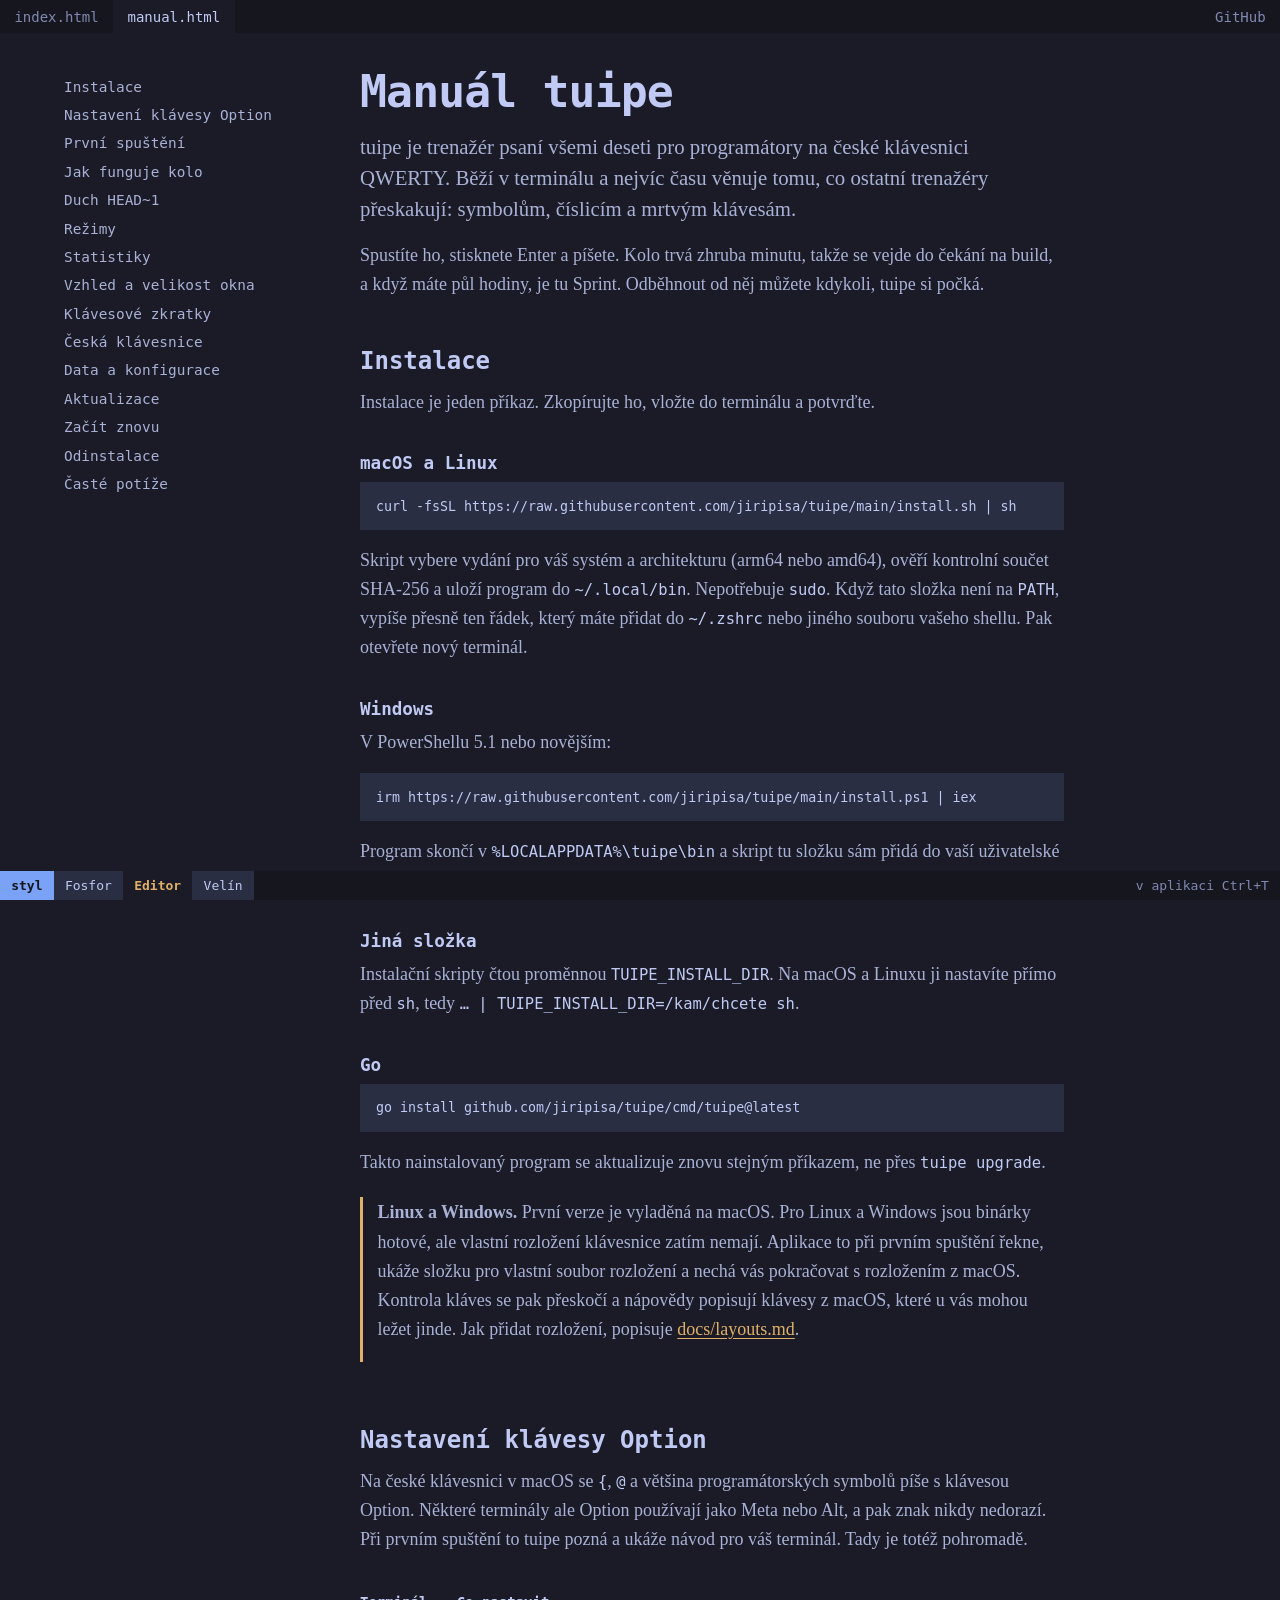
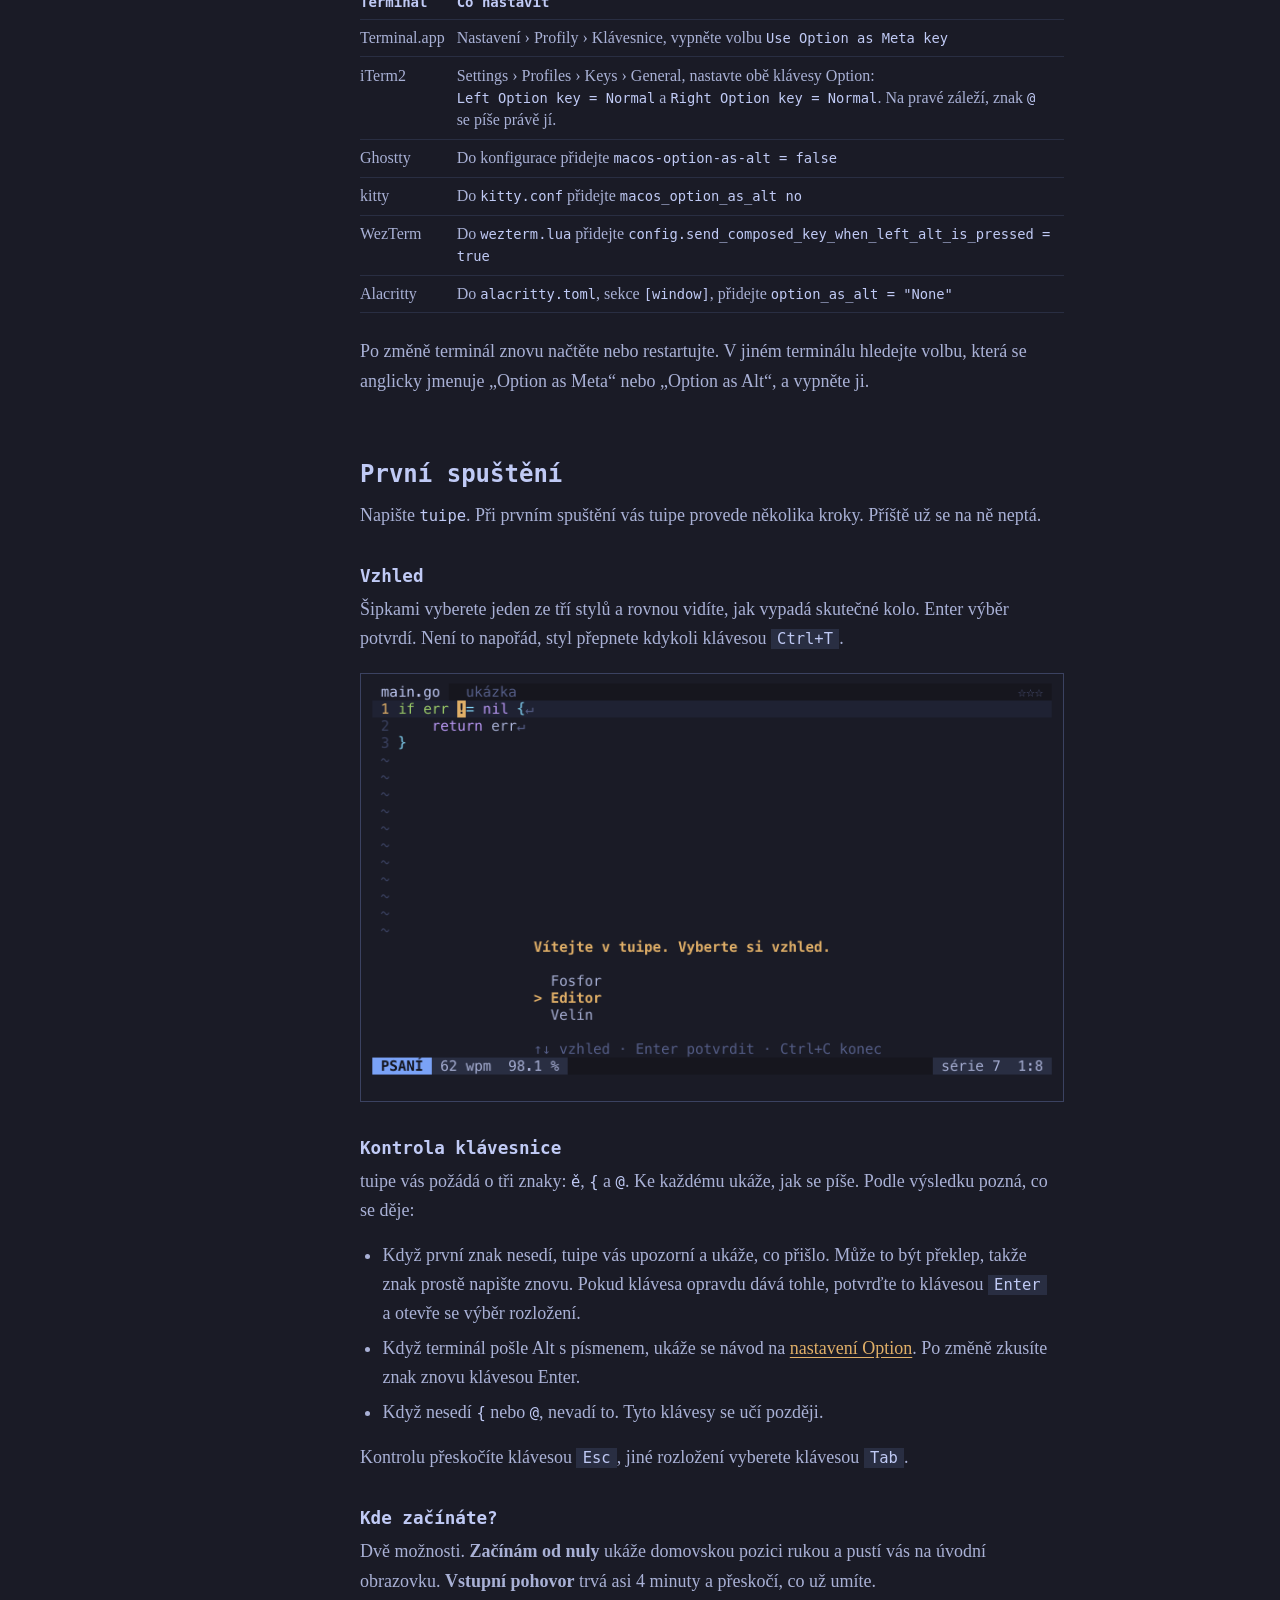
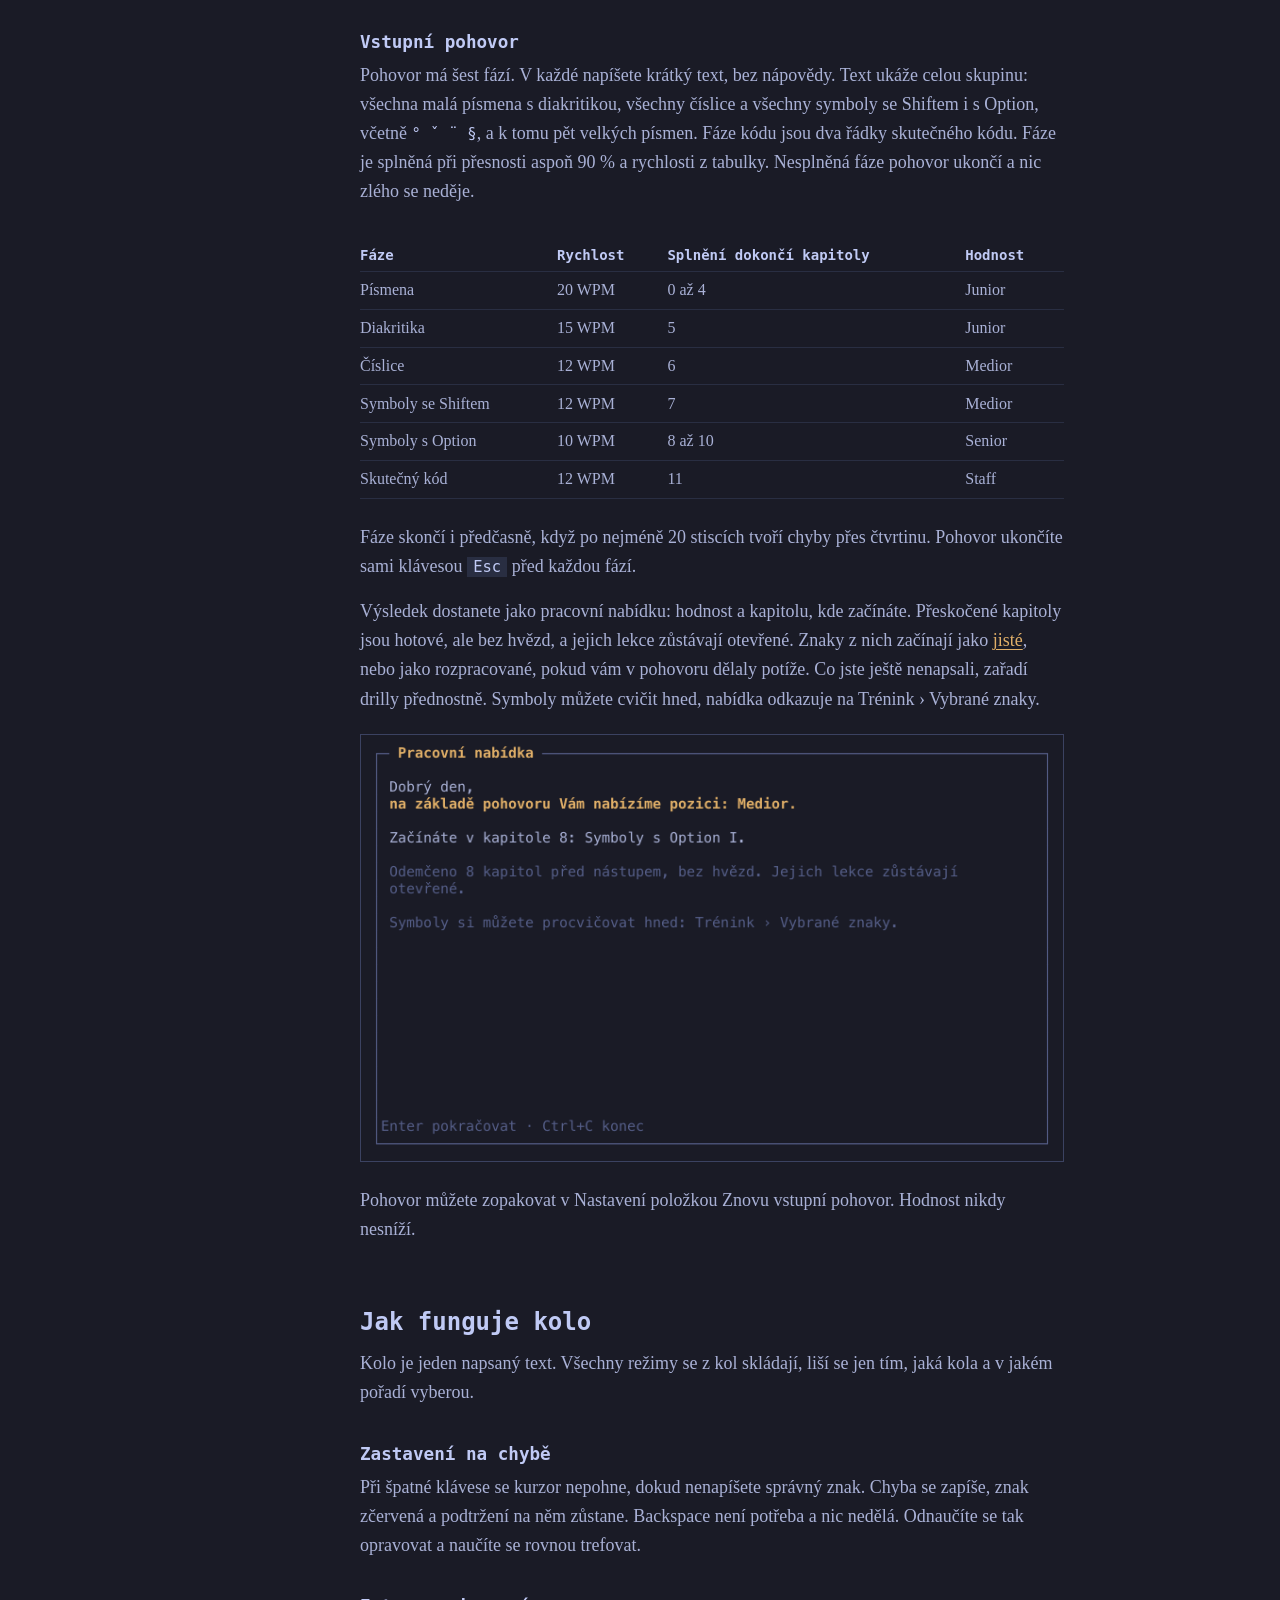
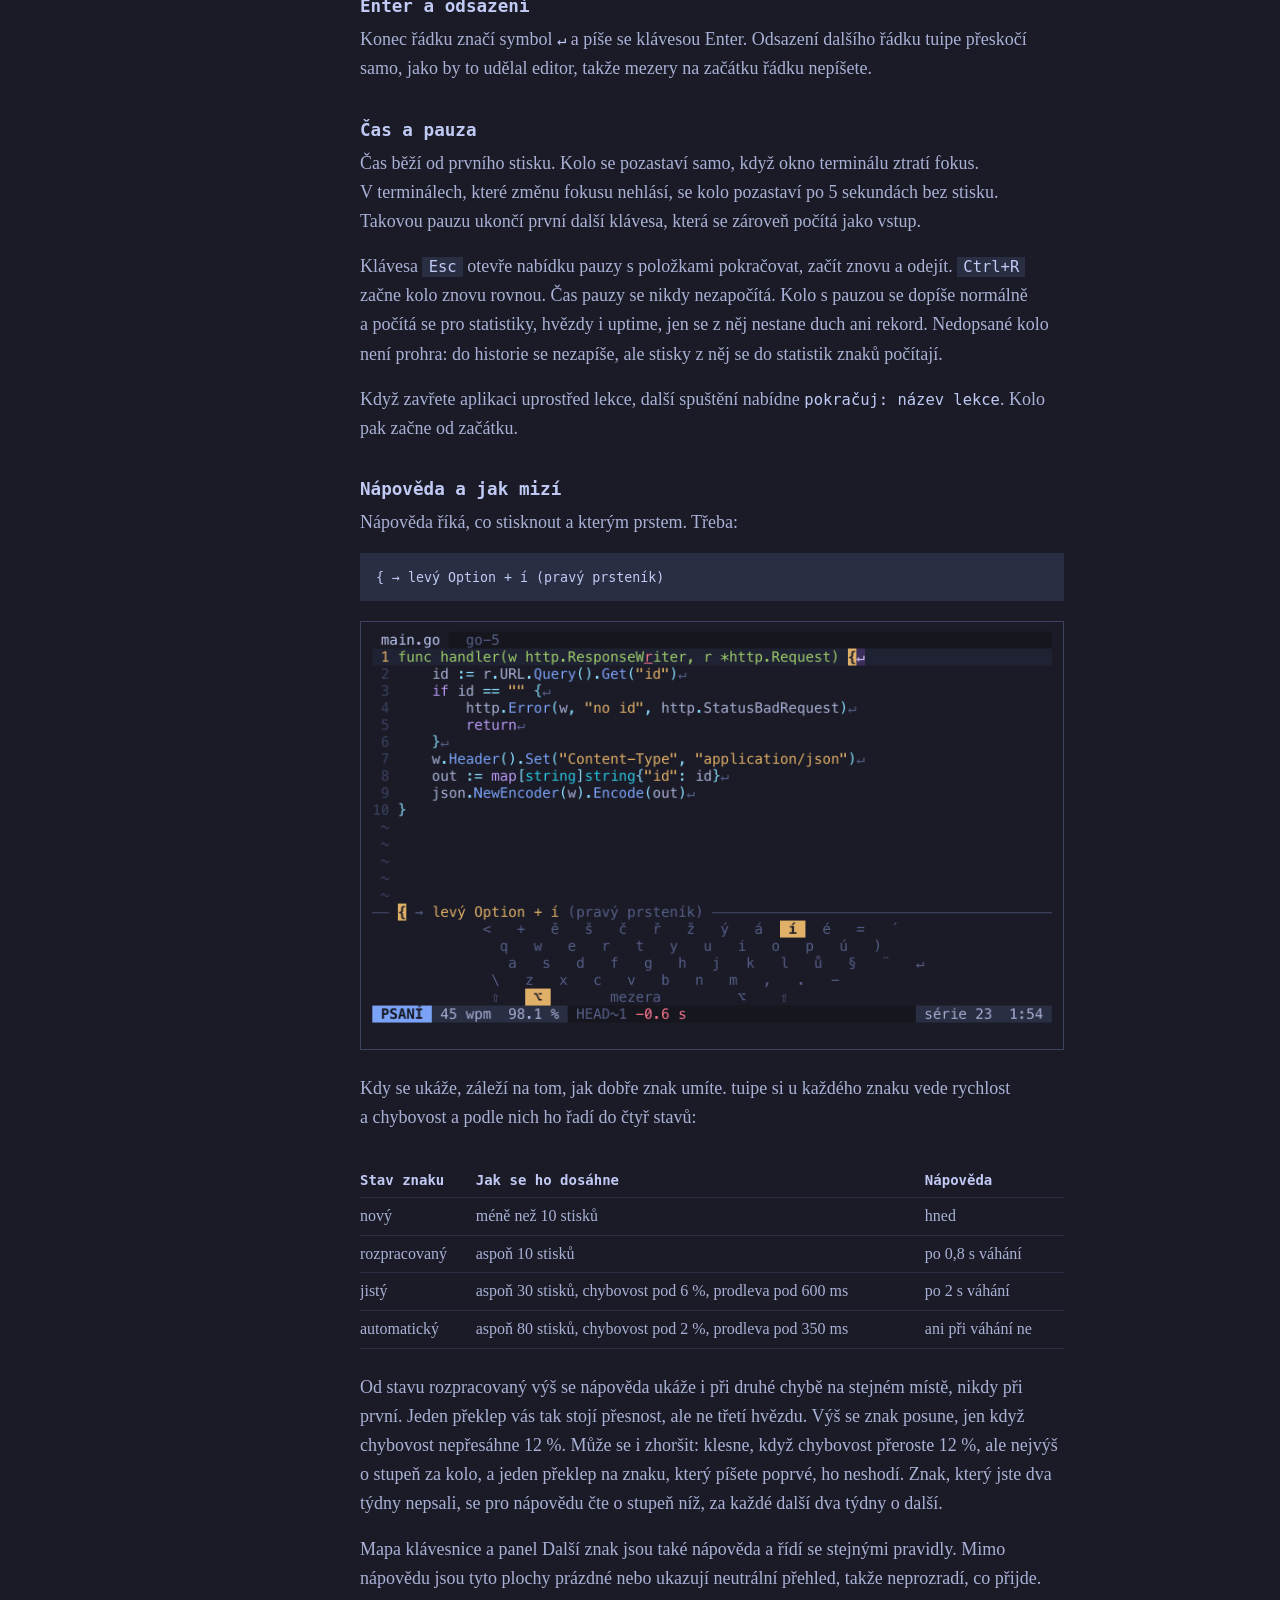
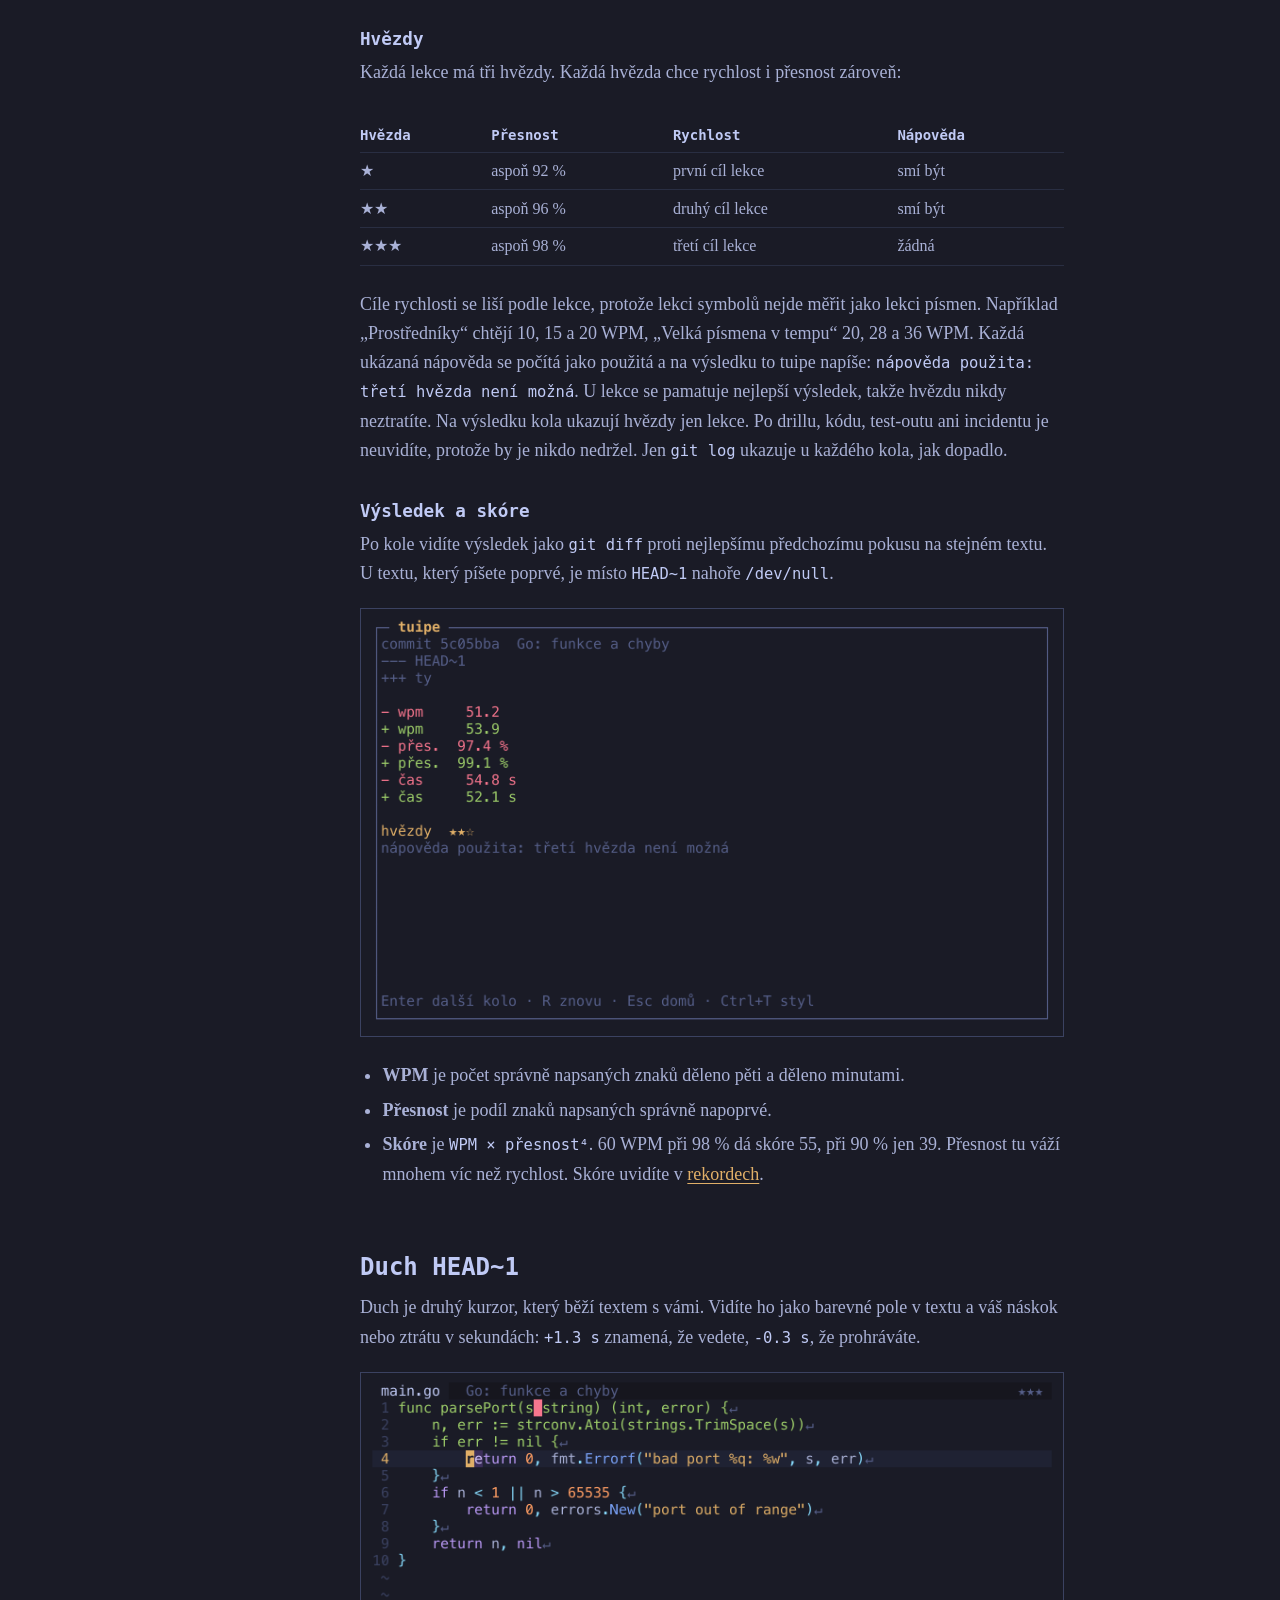
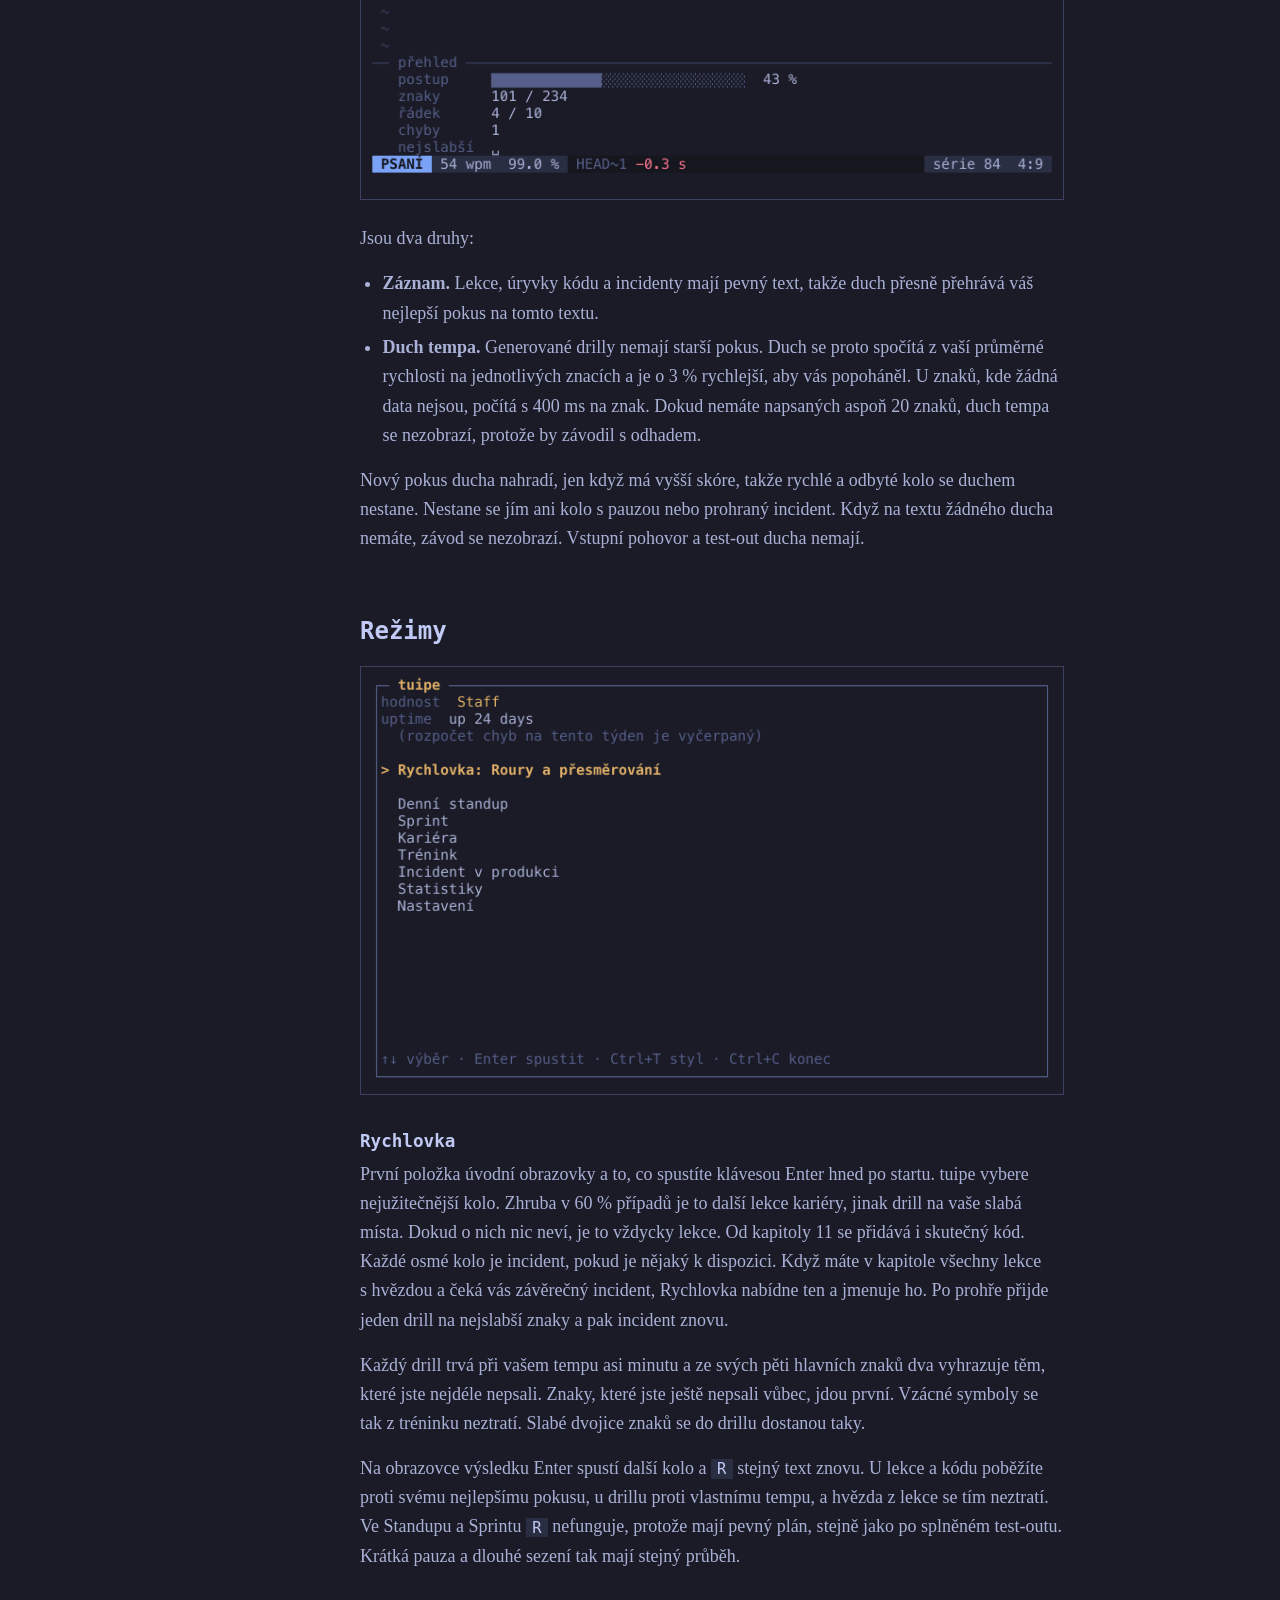
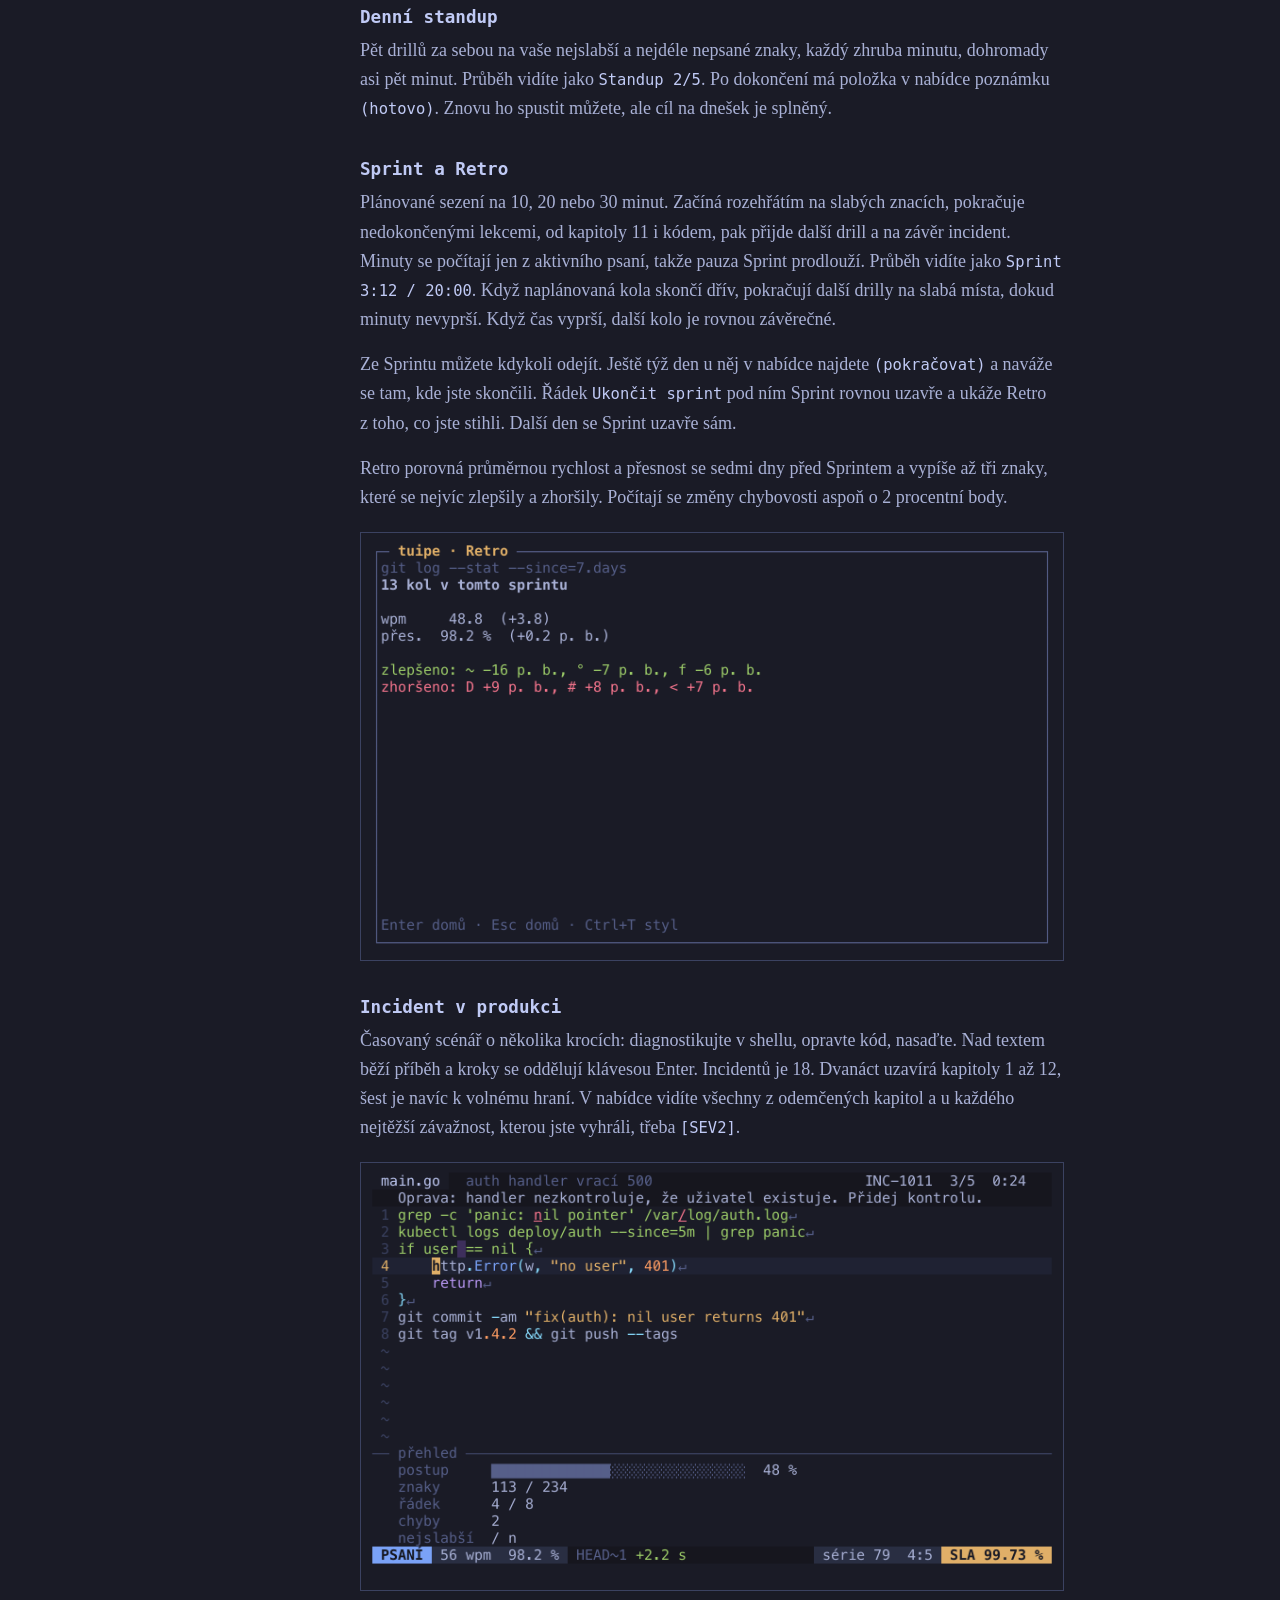
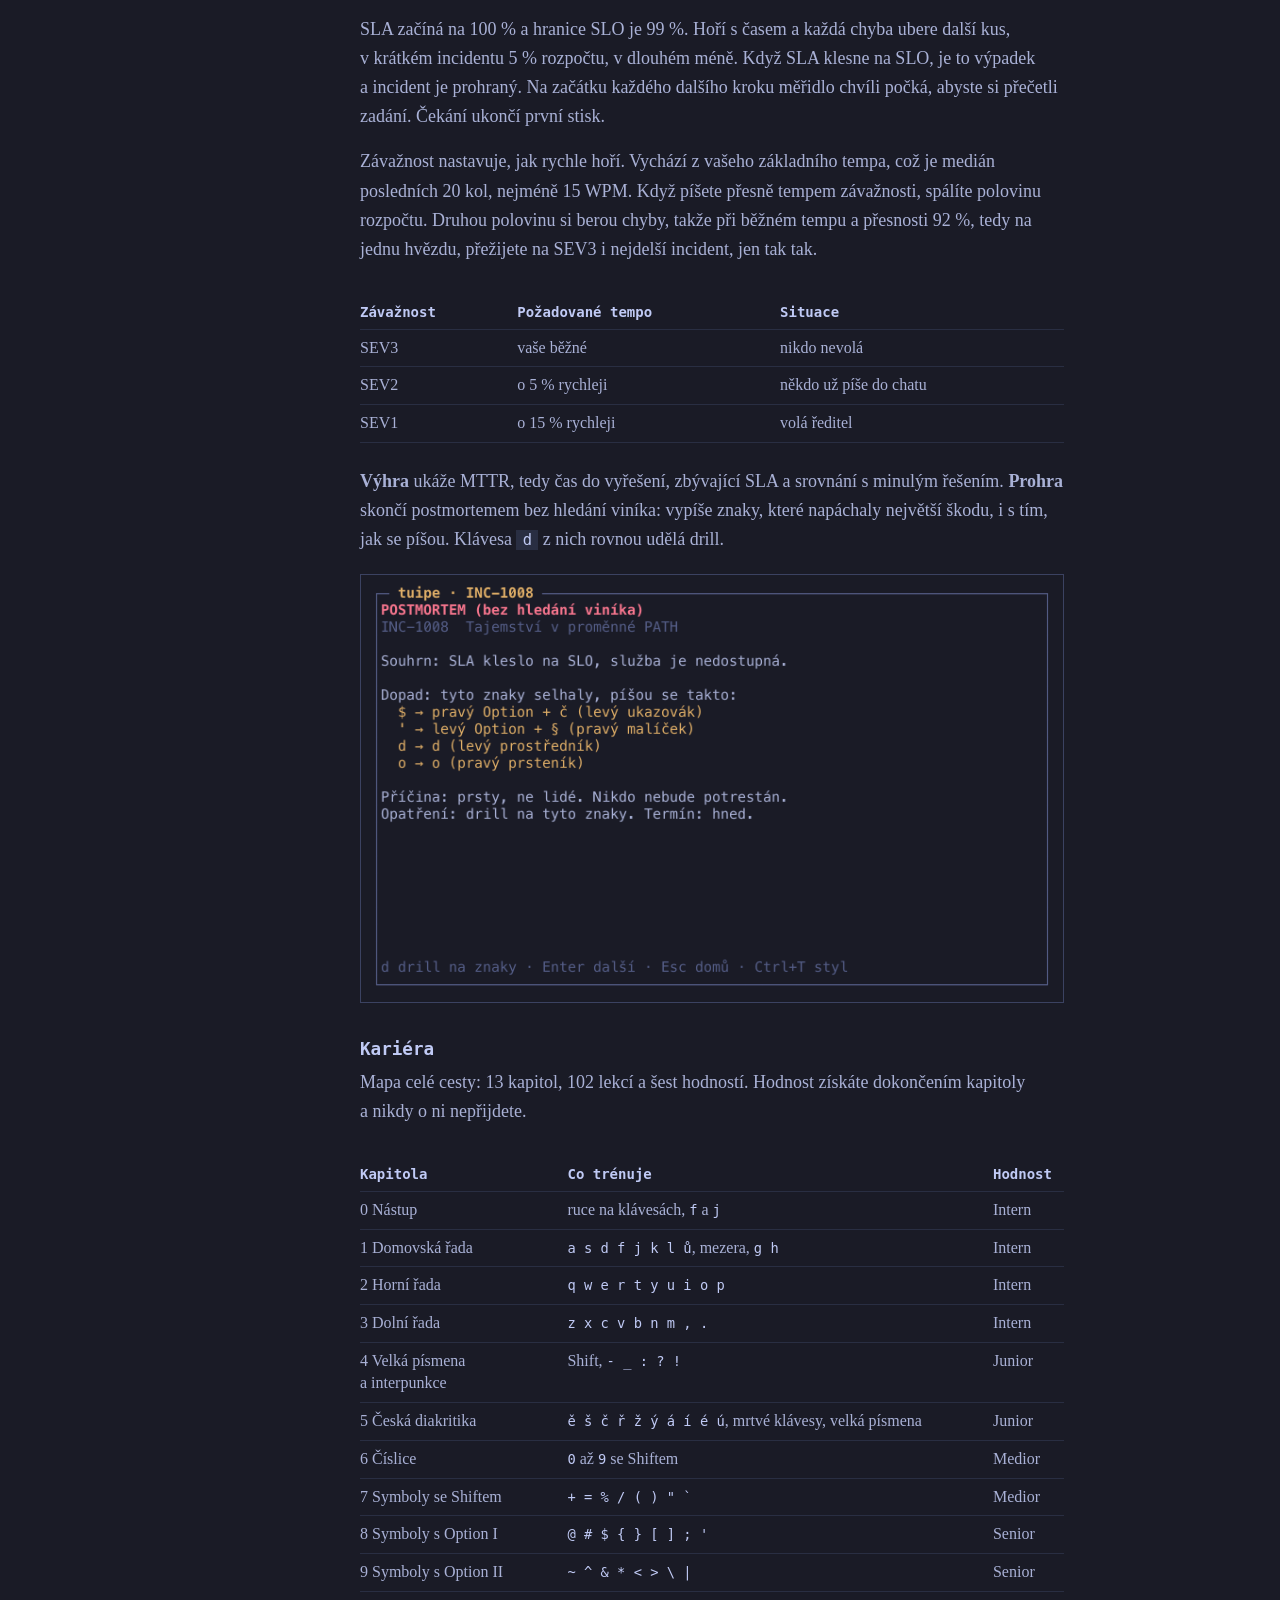
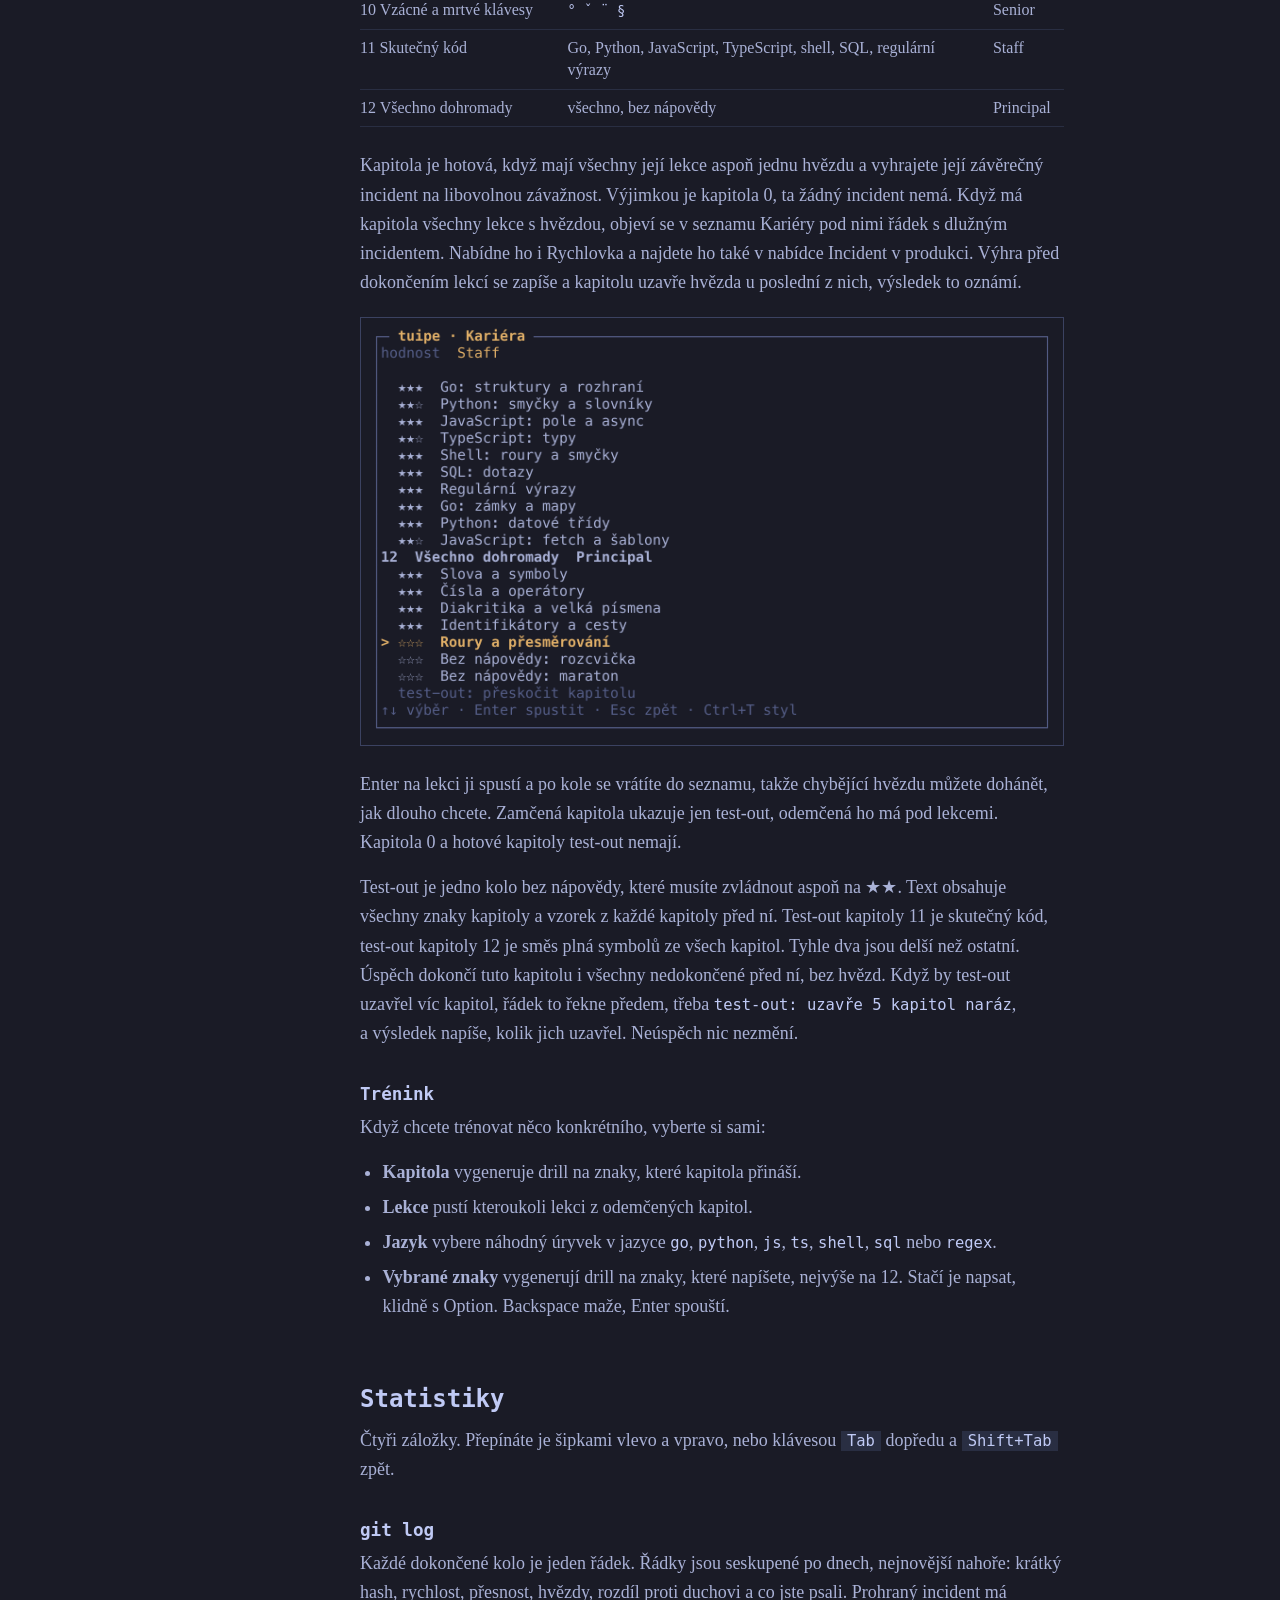
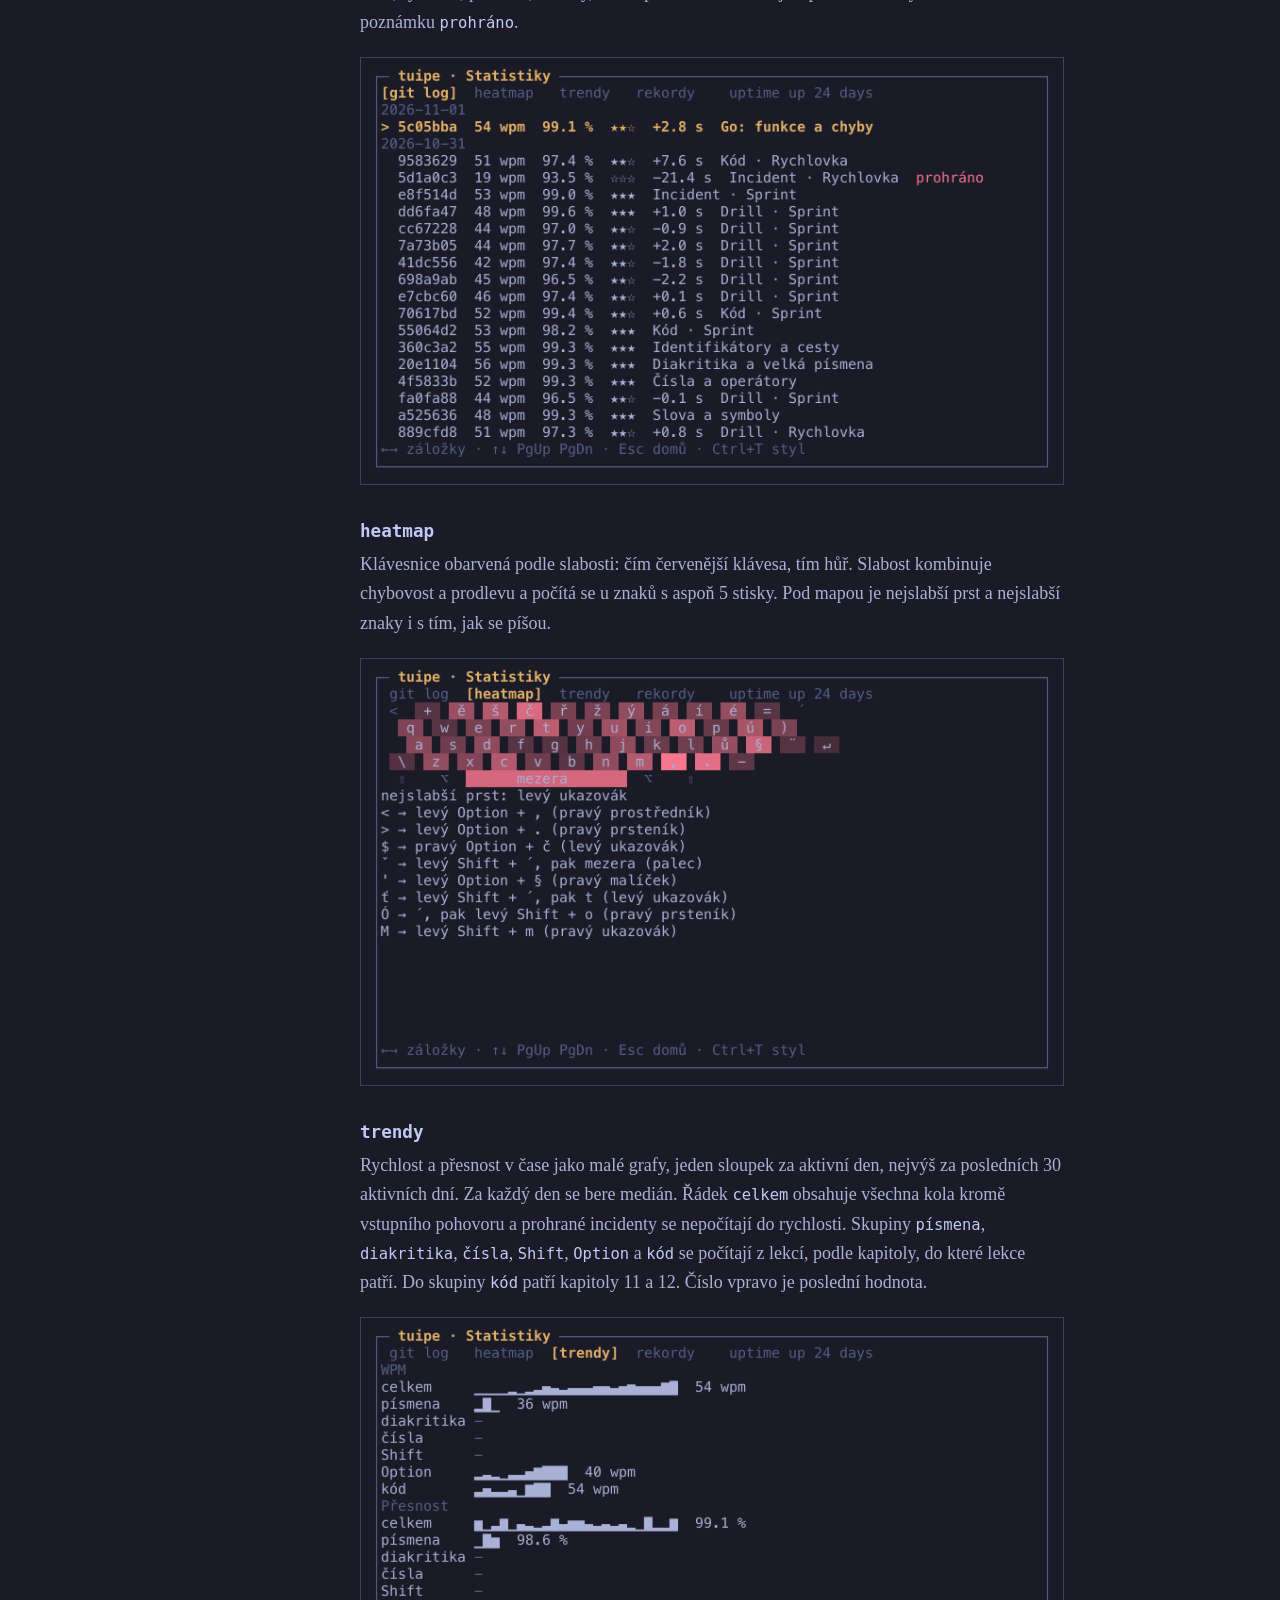
==== site/manual.html @ 86d9f1be "fix: let a typo in the keyboard check be typed again A wrong first character opened the layout picke" ====
<!doctype html>
<html lang="cs" data-style="editor">
<head>
<meta charset="utf-8">
<meta name="viewport" content="width=device-width, initial-scale=1">
<title>Manuál tuipe</title>
<meta name="description" content="Návod k tuipe: instalace, první spuštění, režimy, statistiky, klávesové zkratky a česká klávesnice.">
<link rel="icon" href="data:image/svg+xml,%3Csvg xmlns='http://www.w3.org/2000/svg' viewBox='0 0 32 32'%3E%3Crect width='32' height='32' fill='%231a1b26'/%3E%3Ctext x='16' y='24' font-family='monospace' font-size='24' font-weight='700' text-anchor='middle' fill='%23e0af68'%3E%7B%3C/text%3E%3C/svg%3E">
<script>
  document.documentElement.classList.add("js");
  try {
    var s = localStorage.getItem("tuipe-style");
    if (s === "fosfor" || s === "editor" || s === "velin") document.documentElement.setAttribute("data-style", s);
  } catch (e) {}
</script>
<link rel="stylesheet" href="assets/site.css">
<noscript><style>.statusline { display: none; }</style></noscript>
<script src="assets/site.js" defer></script>
</head>
<body>
<a class="skip" href="#main">Přeskočit na obsah</a>

<nav class="tabline" aria-label="Stránky">
  <a href="index.html">index.html</a>
  <a href="manual.html" aria-current="page">manual.html</a>
  <a class="right" href="https://github.com/jiripisa/tuipe">GitHub</a>
</nav>

<div class="manual">

<nav class="toc" aria-label="Obsah manuálu">
<details open>
  <summary>Obsah</summary>
  <ol>
    <li><a href="#instalace">Instalace</a></li>
    <li><a href="#option">Nastavení klávesy Option</a></li>
    <li><a href="#prvni-spusteni">První spuštění</a></li>
    <li><a href="#kolo">Jak funguje kolo</a></li>
    <li><a href="#duch">Duch HEAD~1</a></li>
    <li><a href="#rezimy">Režimy</a></li>
    <li><a href="#statistiky">Statistiky</a></li>
    <li><a href="#vzhled">Vzhled a velikost okna</a></li>
    <li><a href="#zkratky">Klávesové zkratky</a></li>
    <li><a href="#klavesnice">Česká klávesnice</a></li>
    <li><a href="#data">Data a konfigurace</a></li>
    <li><a href="#aktualizace">Aktualizace</a></li>
    <li><a href="#reset">Začít znovu</a></li>
    <li><a href="#odinstalace">Odinstalace</a></li>
    <li><a href="#potize">Časté potíže</a></li>
  </ol>
</details>
</nav>

<main id="main">

<h1>Manuál tuipe</h1>
<p class="lead">tuipe je trenažér psaní všemi deseti pro programátory na české klávesnici QWERTY. Běží v terminálu a nejvíc času věnuje tomu, co ostatní trenažéry přeskakují: symbolům, číslicím a mrtvým klávesám.</p>
<p>Spustíte ho, stisknete Enter a píšete. Kolo trvá zhruba minutu, takže se vejde do čekání na build, a když máte půl hodiny, je tu Sprint. Odběhnout od něj můžete kdykoli, tuipe si počká.</p>

<h2 id="instalace">Instalace</h2>
<p>Instalace je jeden příkaz. Zkopírujte ho, vložte do terminálu a potvrďte.</p>

<h3>macOS a Linux</h3>
<pre class="block"><code>curl -fsSL https://raw.githubusercontent.com/<wbr>jiripisa/<wbr>tuipe/<wbr>main/<wbr>install.sh | sh</code></pre>
<p>Skript vybere vydání pro váš systém a architekturu (arm64 nebo amd64), ověří kontrolní součet SHA-256 a uloží program do <code>~/.local/bin</code>. Nepotřebuje <code>sudo</code>. Když tato složka není na <code>PATH</code>, vypíše přesně ten řádek, který máte přidat do <code>~/.zshrc</code> nebo jiného souboru vašeho shellu. Pak otevřete nový terminál.</p>

<h3>Windows</h3>
<p>V PowerShellu 5.1 nebo novějším:</p>
<pre class="block"><code>irm https://raw.githubusercontent.com/<wbr>jiripisa/<wbr>tuipe/<wbr>main/<wbr>install.ps1 | iex</code></pre>
<p>Program skončí v <code>%LOCALAPPDATA%\tuipe\bin</code> a skript tu složku sám přidá do vaší uživatelské <code>PATH</code>. V aktuálním okně funguje hned, další terminály ji uvidí po otevření.</p>

<h3>Jiná složka</h3>
<p>Instalační skripty čtou proměnnou <code>TUIPE_INSTALL_DIR</code>. Na macOS a Linuxu ji nastavíte přímo před <code>sh</code>, tedy <code>… | TUIPE_INSTALL_DIR=/kam/chcete sh</code>.</p>

<h3>Go</h3>
<pre class="block"><code>go install github.com/<wbr>jiripisa/<wbr>tuipe/<wbr>cmd/<wbr>tuipe@latest</code></pre>
<p>Takto nainstalovaný program se aktualizuje znovu stejným příkazem, ne přes <code>tuipe upgrade</code>.</p>

<div class="callout">
<p><strong>Linux a Windows.</strong> První verze je vyladěná na macOS. Pro Linux a Windows jsou binárky hotové, ale vlastní rozložení klávesnice zatím nemají. Aplikace to při prvním spuštění řekne, ukáže složku pro vlastní soubor rozložení a nechá vás pokračovat s rozložením z macOS. Kontrola kláves se pak přeskočí a nápovědy popisují klávesy z macOS, které u vás mohou ležet jinde. Jak přidat rozložení, popisuje <a href="https://github.com/jiripisa/tuipe/blob/main/docs/layouts.md">docs/layouts.md</a>.</p>
</div>

<h2 id="option">Nastavení klávesy Option</h2>
<p>Na české klávesnici v macOS se <code>{</code>, <code>@</code> a většina programátorských symbolů píše s klávesou Option. Některé terminály ale Option používají jako Meta nebo Alt, a pak znak nikdy nedorazí. Při prvním spuštění to tuipe pozná a ukáže návod pro váš terminál. Tady je totéž pohromadě.</p>
<div class="scroll">
<table>
<thead><tr><th>Terminál</th><th>Co nastavit</th></tr></thead>
<tbody>
<tr><td>Terminal.app</td><td>Nastavení › Profily › Klávesnice, vypněte volbu <code>Use Option as Meta key</code></td></tr>
<tr><td>iTerm2</td><td>Settings › Profiles › Keys › General, nastavte obě klávesy Option: <code>Left Option key = Normal</code> a <code>Right Option key = Normal</code>. Na pravé záleží, znak <code>@</code> se píše právě jí.</td></tr>
<tr><td>Ghostty</td><td>Do konfigurace přidejte <code>macos-option-as-alt = false</code></td></tr>
<tr><td>kitty</td><td>Do <code>kitty.conf</code> přidejte <code>macos_option_as_alt no</code></td></tr>
<tr><td>WezTerm</td><td>Do <code>wezterm.lua</code> přidejte <code class="wrap">config.<wbr>send_composed_key_<wbr>when_left_alt_<wbr>is_pressed = true</code></td></tr>
<tr><td>Alacritty</td><td>Do <code>alacritty.toml</code>, sekce <code>[window]</code>, přidejte <code>option_as_alt = "None"</code></td></tr>
</tbody>
</table>
</div>
<p>Po změně terminál znovu načtěte nebo restartujte. V jiném terminálu hledejte volbu, která se anglicky jmenuje „Option as Meta“ nebo „Option as Alt“, a vypněte ji.</p>

<h2 id="prvni-spusteni">První spuštění</h2>
<p>Napište <code>tuipe</code>. Při prvním spuštění vás tuipe provede několika kroky. Příště už se na ně neptá.</p>

<h3>Vzhled</h3>
<p>Šipkami vyberete jeden ze tří stylů a rovnou vidíte, jak vypadá skutečné kolo. Enter výběr potvrdí. Není to napořád, styl přepnete kdykoli klávesou <kbd>Ctrl+T</kbd>.</p>
<figure><img src="assets/firstrun-style.png" width="1488" height="904" loading="lazy" alt="Úvodní obrazovka s nápisem Vítejte v tuipe. Vyberte si vzhled. a nabídkou Fosfor, Editor a Velín nad ukázkou kola."></figure>

<h3>Kontrola klávesnice</h3>
<p>tuipe vás požádá o tři znaky: <code>ě</code>, <code>{</code> a <code>@</code>. Ke každému ukáže, jak se píše. Podle výsledku pozná, co se děje:</p>
<ul>
<li>Když první znak nesedí, tuipe vás upozorní a ukáže, co přišlo. Může to být překlep, takže znak prostě napište znovu. Pokud klávesa opravdu dává tohle, potvrďte to klávesou <kbd>Enter</kbd> a otevře se výběr rozložení.</li>
<li>Když terminál pošle Alt s písmenem, ukáže se návod na <a href="#option">nastavení Option</a>. Po změně zkusíte znak znovu klávesou Enter.</li>
<li>Když nesedí <code>{</code> nebo <code>@</code>, nevadí to. Tyto klávesy se učí později.</li>
</ul>
<p>Kontrolu přeskočíte klávesou <kbd>Esc</kbd>, jiné rozložení vyberete klávesou <kbd>Tab</kbd>.</p>

<h3>Kde začínáte?</h3>
<p>Dvě možnosti. <strong>Začínám od nuly</strong> ukáže domovskou pozici rukou a pustí vás na úvodní obrazovku. <strong>Vstupní pohovor</strong> trvá asi 4 minuty a přeskočí, co už umíte.</p>

<h3>Vstupní pohovor</h3>
<p>Pohovor má šest fází. V každé napíšete krátký text, bez nápovědy. Text ukáže celou skupinu: všechna malá písmena s diakritikou, všechny číslice a všechny symboly se Shiftem i s Option, včetně <code>° ˇ ¨ §</code>, a k tomu pět velkých písmen. Fáze kódu jsou dva řádky skutečného kódu. Fáze je splněná při přesnosti aspoň 90 % a rychlosti z tabulky. Nesplněná fáze pohovor ukončí a nic zlého se neděje.</p>
<div class="scroll">
<table>
<thead><tr><th>Fáze</th><th>Rychlost</th><th>Splnění dokončí kapitoly</th><th>Hodnost</th></tr></thead>
<tbody>
<tr><td>Písmena</td><td>20 WPM</td><td>0 až 4</td><td>Junior</td></tr>
<tr><td>Diakritika</td><td>15 WPM</td><td>5</td><td>Junior</td></tr>
<tr><td>Číslice</td><td>12 WPM</td><td>6</td><td>Medior</td></tr>
<tr><td>Symboly se Shiftem</td><td>12 WPM</td><td>7</td><td>Medior</td></tr>
<tr><td>Symboly s Option</td><td>10 WPM</td><td>8 až 10</td><td>Senior</td></tr>
<tr><td>Skutečný kód</td><td>12 WPM</td><td>11</td><td>Staff</td></tr>
</tbody>
</table>
</div>
<p>Fáze skončí i předčasně, když po nejméně 20 stiscích tvoří chyby přes čtvrtinu. Pohovor ukončíte sami klávesou <kbd>Esc</kbd> před každou fází.</p>
<p>Výsledek dostanete jako pracovní nabídku: hodnost a kapitolu, kde začínáte. Přeskočené kapitoly jsou hotové, ale bez hvězd, a jejich lekce zůstávají otevřené. Znaky z nich začínají jako <a href="#napoveda">jisté</a>, nebo jako rozpracované, pokud vám v pohovoru dělaly potíže. Co jste ještě nenapsali, zařadí drilly přednostně. Symboly můžete cvičit hned, nabídka odkazuje na Trénink › Vybrané znaky.</p>
<figure><img src="assets/offer.png" width="1488" height="904" loading="lazy" alt="Pracovní nabídka: na základě pohovoru Vám nabízíme pozici Medior, začínáte v kapitole 8."></figure>
<p>Pohovor můžete zopakovat v Nastavení položkou Znovu vstupní pohovor. Hodnost nikdy nesníží.</p>

<h2 id="kolo">Jak funguje kolo</h2>
<p>Kolo je jeden napsaný text. Všechny režimy se z kol skládají, liší se jen tím, jaká kola a v jakém pořadí vyberou.</p>

<h3>Zastavení na chybě</h3>
<p>Při špatné klávese se kurzor nepohne, dokud nenapíšete správný znak. Chyba se zapíše, znak zčervená a podtržení na něm zůstane. Backspace není potřeba a nic nedělá. Odnaučíte se tak opravovat a naučíte se rovnou trefovat.</p>

<h3>Enter a odsazení</h3>
<p>Konec řádku značí symbol <code>↵</code> a píše se klávesou Enter. Odsazení dalšího řádku tuipe přeskočí samo, jako by to udělal editor, takže mezery na začátku řádku nepíšete.</p>

<h3>Čas a pauza</h3>
<p>Čas běží od prvního stisku. Kolo se pozastaví samo, když okno terminálu ztratí fokus. V terminálech, které změnu fokusu nehlásí, se kolo pozastaví po 5 sekundách bez stisku. Takovou pauzu ukončí první další klávesa, která se zároveň počítá jako vstup.</p>
<p>Klávesa <kbd>Esc</kbd> otevře nabídku pauzy s položkami pokračovat, začít znovu a odejít. <kbd>Ctrl+R</kbd> začne kolo znovu rovnou. Čas pauzy se nikdy nezapočítá. Kolo s pauzou se dopíše normálně a počítá se pro statistiky, hvězdy i uptime, jen se z něj nestane duch ani rekord. Nedopsané kolo není prohra: do historie se nezapíše, ale stisky z něj se do statistik znaků počítají.</p>
<p>Když zavřete aplikaci uprostřed lekce, další spuštění nabídne <code>pokračuj: název lekce</code>. Kolo pak začne od začátku.</p>

<h3 id="napoveda">Nápověda a jak mizí</h3>
<p>Nápověda říká, co stisknout a kterým prstem. Třeba:</p>
<pre class="block"><code>{ → levý Option + í (pravý prsteník)</code></pre>
<figure><img src="assets/hint-editor.png" width="1488" height="904" loading="lazy" alt="Kolo ve stylu Editor s nápovědou pro znak { a mapou klávesnice, na které svítí í a levý Option."></figure>
<p>Kdy se ukáže, záleží na tom, jak dobře znak umíte. tuipe si u každého znaku vede rychlost a chybovost a podle nich ho řadí do čtyř stavů:</p>
<div class="scroll">
<table>
<thead><tr><th>Stav znaku</th><th>Jak se ho dosáhne</th><th>Nápověda</th></tr></thead>
<tbody>
<tr><td>nový</td><td>méně než 10 stisků</td><td>hned</td></tr>
<tr><td>rozpracovaný</td><td>aspoň 10 stisků</td><td>po 0,8 s váhání</td></tr>
<tr><td>jistý</td><td>aspoň 30 stisků, chybovost pod 6 %, prodleva pod 600 ms</td><td>po 2 s váhání</td></tr>
<tr><td>automatický</td><td>aspoň 80 stisků, chybovost pod 2 %, prodleva pod 350 ms</td><td>ani při váhání ne</td></tr>
</tbody>
</table>
</div>
<p>Od stavu rozpracovaný výš se nápověda ukáže i při druhé chybě na stejném místě, nikdy při první. Jeden překlep vás tak stojí přesnost, ale ne třetí hvězdu. Výš se znak posune, jen když chybovost nepřesáhne 12 %. Může se i zhoršit: klesne, když chybovost přeroste 12 %, ale nejvýš o stupeň za kolo, a jeden překlep na znaku, který píšete poprvé, ho neshodí. Znak, který jste dva týdny nepsali, se pro nápovědu čte o stupeň níž, za každé další dva týdny o další.</p>
<p>Mapa klávesnice a panel Další znak jsou také nápověda a řídí se stejnými pravidly. Mimo nápovědu jsou tyto plochy prázdné nebo ukazují neutrální přehled, takže neprozradí, co přijde.</p>

<h3>Hvězdy</h3>
<p>Každá lekce má tři hvězdy. Každá hvězda chce rychlost i přesnost zároveň:</p>
<div class="scroll">
<table>
<thead><tr><th>Hvězda</th><th>Přesnost</th><th>Rychlost</th><th>Nápověda</th></tr></thead>
<tbody>
<tr><td>★</td><td>aspoň 92 %</td><td>první cíl lekce</td><td>smí být</td></tr>
<tr><td>★★</td><td>aspoň 96 %</td><td>druhý cíl lekce</td><td>smí být</td></tr>
<tr><td>★★★</td><td>aspoň 98 %</td><td>třetí cíl lekce</td><td>žádná</td></tr>
</tbody>
</table>
</div>
<p>Cíle rychlosti se liší podle lekce, protože lekci symbolů nejde měřit jako lekci písmen. Například „Prostředníky“ chtějí 10, 15 a 20 WPM, „Velká písmena v tempu“ 20, 28 a 36 WPM. Každá ukázaná nápověda se počítá jako použitá a na výsledku to tuipe napíše: <code>nápověda použita: třetí hvězda není možná</code>. U lekce se pamatuje nejlepší výsledek, takže hvězdu nikdy neztratíte. Na výsledku kola ukazují hvězdy jen lekce. Po drillu, kódu, test-outu ani incidentu je neuvidíte, protože by je nikdo nedržel. Jen <code>git log</code> ukazuje u každého kola, jak dopadlo.</p>

<h3>Výsledek a skóre</h3>
<p>Po kole vidíte výsledek jako <code>git diff</code> proti nejlepšímu předchozímu pokusu na stejném textu. U textu, který píšete poprvé, je místo <code>HEAD~1</code> nahoře <code>/dev/null</code>.</p>
<figure><img src="assets/results.png" width="1488" height="904" loading="lazy" alt="Výsledek kola: řádky wpm, přesnost a čas se starou hodnotou červeně a novou zeleně, pod nimi dvě hvězdy."></figure>
<ul>
<li><strong>WPM</strong> je počet správně napsaných znaků děleno pěti a děleno minutami.</li>
<li><strong>Přesnost</strong> je podíl znaků napsaných správně napoprvé.</li>
<li><strong>Skóre</strong> je <code>WPM × přesnost⁴</code>. 60 WPM při 98 % dá skóre 55, při 90 % jen 39. Přesnost tu váží mnohem víc než rychlost. Skóre uvidíte v <a href="#statistiky">rekordech</a>.</li>
</ul>

<h2 id="duch">Duch HEAD~1</h2>
<p>Duch je druhý kurzor, který běží textem s vámi. Vidíte ho jako barevné pole v textu a váš náskok nebo ztrátu v sekundách: <code>+1.3 s</code> znamená, že vedete, <code>-0.3 s</code>, že prohráváte.</p>
<figure class="by-style">
<img class="editor" src="assets/round-editor.png" width="1488" height="904" loading="lazy" alt="Kolo ve stylu Editor: fialové pole ducha je o kus za kurzorem a stavový řádek ukazuje náskok před HEAD~1.">
<img class="fosfor" src="assets/round-fosfor.png" width="1488" height="904" loading="lazy" alt="Kolo ve stylu Fosfor: dva pruhy HEAD~1 a ty pod textem a náskok před duchem.">
<img class="velin" src="assets/round-velin.png" width="1488" height="904" loading="lazy" alt="Kolo ve stylu Velín: panel HEAD~1 s náskokem vpravo nahoře a fialové pole ducha v textu.">
</figure>
<p>Jsou dva druhy:</p>
<ul>
<li><strong>Záznam.</strong> Lekce, úryvky kódu a incidenty mají pevný text, takže duch přesně přehrává váš nejlepší pokus na tomto textu.</li>
<li><strong>Duch tempa.</strong> Generované drilly nemají starší pokus. Duch se proto spočítá z vaší průměrné rychlosti na jednotlivých znacích a je o 3 % rychlejší, aby vás popoháněl. U znaků, kde žádná data nejsou, počítá s 400 ms na znak. Dokud nemáte napsaných aspoň 20 znaků, duch tempa se nezobrazí, protože by závodil s odhadem.</li>
</ul>
<p>Nový pokus ducha nahradí, jen když má vyšší skóre, takže rychlé a odbyté kolo se duchem nestane. Nestane se jím ani kolo s pauzou nebo prohraný incident. Když na textu žádného ducha nemáte, závod se nezobrazí. Vstupní pohovor a test-out ducha nemají.</p>

<h2 id="rezimy">Režimy</h2>
<figure><img src="assets/home.png" width="1488" height="904" loading="lazy" alt="Úvodní obrazovka: hodnost, uptime, vybraná Rychlovka a pod ní nabídka Denní standup, Sprint, Kariéra, Trénink, Incident v produkci, Statistiky a Nastavení."></figure>

<h3>Rychlovka</h3>
<p>První položka úvodní obrazovky a to, co spustíte klávesou Enter hned po startu. tuipe vybere nejužitečnější kolo. Zhruba v 60 % případů je to další lekce kariéry, jinak drill na vaše slabá místa. Dokud o nich nic neví, je to vždycky lekce. Od kapitoly 11 se přidává i skutečný kód. Každé osmé kolo je incident, pokud je nějaký k dispozici. Když máte v kapitole všechny lekce s hvězdou a čeká vás závěrečný incident, Rychlovka nabídne ten a jmenuje ho. Po prohře přijde jeden drill na nejslabší znaky a pak incident znovu.</p>
<p>Každý drill trvá při vašem tempu asi minutu a ze svých pěti hlavních znaků dva vyhrazuje těm, které jste nejdéle nepsali. Znaky, které jste ještě nepsali vůbec, jdou první. Vzácné symboly se tak z tréninku neztratí. Slabé dvojice znaků se do drillu dostanou taky.</p>
<p>Na obrazovce výsledku Enter spustí další kolo a <kbd>R</kbd> stejný text znovu. U lekce a kódu poběžíte proti svému nejlepšímu pokusu, u drillu proti vlastnímu tempu, a hvězda z lekce se tím neztratí. Ve Standupu a Sprintu <kbd>R</kbd> nefunguje, protože mají pevný plán, stejně jako po splněném test-outu. Krátká pauza a dlouhé sezení tak mají stejný průběh.</p>

<h3>Denní standup</h3>
<p>Pět drillů za sebou na vaše nejslabší a nejdéle nepsané znaky, každý zhruba minutu, dohromady asi pět minut. Průběh vidíte jako <code>Standup 2/5</code>. Po dokončení má položka v nabídce poznámku <code>(hotovo)</code>. Znovu ho spustit můžete, ale cíl na dnešek je splněný.</p>

<h3>Sprint a Retro</h3>
<p>Plánované sezení na 10, 20 nebo 30 minut. Začíná rozehřátím na slabých znacích, pokračuje nedokončenými lekcemi, od kapitoly 11 i kódem, pak přijde další drill a na závěr incident. Minuty se počítají jen z aktivního psaní, takže pauza Sprint prodlouží. Průběh vidíte jako <code>Sprint 3:12 / 20:00</code>. Když naplánovaná kola skončí dřív, pokračují další drilly na slabá místa, dokud minuty nevyprší. Když čas vyprší, další kolo je rovnou závěrečné.</p>
<p>Ze Sprintu můžete kdykoli odejít. Ještě týž den u něj v nabídce najdete <code>(pokračovat)</code> a naváže se tam, kde jste skončili. Řádek <code>Ukončit sprint</code> pod ním Sprint rovnou uzavře a ukáže Retro z toho, co jste stihli. Další den se Sprint uzavře sám.</p>
<p>Retro porovná průměrnou rychlost a přesnost se sedmi dny před Sprintem a vypíše až tři znaky, které se nejvíc zlepšily a zhoršily. Počítají se změny chybovosti aspoň o 2 procentní body.</p>
<figure><img src="assets/retro.png" width="1488" height="904" loading="lazy" alt="Retro po Sprintu: 13 kol, rychlost a přesnost se změnou proti minulému týdnu a seznamy zlepšených a zhoršených znaků."></figure>

<h3>Incident v produkci</h3>
<p>Časovaný scénář o několika krocích: diagnostikujte v shellu, opravte kód, nasaďte. Nad textem běží příběh a kroky se oddělují klávesou Enter. Incidentů je 18. Dvanáct uzavírá kapitoly 1 až 12, šest je navíc k volnému hraní. V nabídce vidíte všechny z odemčených kapitol a u každého nejtěžší závažnost, kterou jste vyhráli, třeba <code>[SEV2]</code>.</p>
<figure class="by-style">
<img class="editor" src="assets/incident-editor.png" width="1488" height="904" loading="lazy" alt="Incident ve stylu Editor: příběh nahoře, kód pod ním a SLA ve stavovém řádku.">
<img class="fosfor" src="assets/incident-fosfor.png" width="1488" height="904" loading="lazy" alt="Incident ve stylu Fosfor: příběh, text, závod s duchem a SLA s měřidlem.">
<img class="velin" src="assets/incident-velin.png" width="1488" height="904" loading="lazy" alt="Incident ve stylu Velín: velký panel SLA vlevo nahoře.">
</figure>
<p>SLA začíná na 100 % a hranice SLO je 99 %. Hoří s časem a každá chyba ubere další kus, v krátkém incidentu 5 % rozpočtu, v dlouhém méně. Když SLA klesne na SLO, je to výpadek a incident je prohraný. Na začátku každého dalšího kroku měřidlo chvíli počká, abyste si přečetli zadání. Čekání ukončí první stisk.</p>
<p>Závažnost nastavuje, jak rychle hoří. Vychází z vašeho základního tempa, což je medián posledních 20 kol, nejméně 15 WPM. Když píšete přesně tempem závažnosti, spálíte polovinu rozpočtu. Druhou polovinu si berou chyby, takže při běžném tempu a přesnosti 92 %, tedy na jednu hvězdu, přežijete na SEV3 i nejdelší incident, jen tak tak.</p>
<div class="scroll">
<table>
<thead><tr><th>Závažnost</th><th>Požadované tempo</th><th>Situace</th></tr></thead>
<tbody>
<tr><td>SEV3</td><td>vaše běžné</td><td>nikdo nevolá</td></tr>
<tr><td>SEV2</td><td>o 5 % rychleji</td><td>někdo už píše do chatu</td></tr>
<tr><td>SEV1</td><td>o 15 % rychleji</td><td>volá ředitel</td></tr>
</tbody>
</table>
</div>
<p><strong>Výhra</strong> ukáže MTTR, tedy čas do vyřešení, zbývající SLA a srovnání s minulým řešením. <strong>Prohra</strong> skončí postmortemem bez hledání viníka: vypíše znaky, které napáchaly největší škodu, i s tím, jak se píšou. Klávesa <kbd>d</kbd> z nich rovnou udělá drill.</p>
<figure><img src="assets/postmortem.png" width="1488" height="904" loading="lazy" alt="Postmortem incidentu INC-1008: souhrn, seznam znaků, které selhaly, s nápovědou, příčina a opatření."></figure>

<h3>Kariéra</h3>
<p>Mapa celé cesty: 13 kapitol, 102 lekcí a šest hodností. Hodnost získáte dokončením kapitoly a nikdy o ni nepřijdete.</p>
<div class="scroll">
<table>
<thead><tr><th>Kapitola</th><th>Co trénuje</th><th>Hodnost</th></tr></thead>
<tbody>
<tr><td>0 Nástup</td><td>ruce na klávesách, <code>f</code> a <code>j</code></td><td>Intern</td></tr>
<tr><td>1 Domovská řada</td><td><code>a s d f j k l ů</code>, mezera, <code>g h</code></td><td>Intern</td></tr>
<tr><td>2 Horní řada</td><td><code>q w e r t y u i o p</code></td><td>Intern</td></tr>
<tr><td>3 Dolní řada</td><td><code>z x c v b n m , .</code></td><td>Intern</td></tr>
<tr><td>4 Velká písmena a interpunkce</td><td>Shift, <code>- _ : ? !</code></td><td>Junior</td></tr>
<tr><td>5 Česká diakritika</td><td><code>ě š č ř ž ý á í é ú</code>, mrtvé klávesy, velká písmena</td><td>Junior</td></tr>
<tr><td>6 Číslice</td><td><code>0</code> až <code>9</code> se Shiftem</td><td>Medior</td></tr>
<tr><td>7 Symboly se Shiftem</td><td><code>+ = % / ( ) " `</code></td><td>Medior</td></tr>
<tr><td>8 Symboly s Option I</td><td><code>@ # $ { } [ ] ; '</code></td><td>Senior</td></tr>
<tr><td>9 Symboly s Option II</td><td><code>~ ^ &amp; * &lt; &gt; \ |</code></td><td>Senior</td></tr>
<tr><td>10 Vzácné a mrtvé klávesy</td><td><code>° ˇ ¨ §</code></td><td>Senior</td></tr>
<tr><td>11 Skutečný kód</td><td>Go, Python, JavaScript, TypeScript, shell, SQL, regulární výrazy</td><td>Staff</td></tr>
<tr><td>12 Všechno dohromady</td><td>všechno, bez nápovědy</td><td>Principal</td></tr>
</tbody>
</table>
</div>
<p>Kapitola je hotová, když mají všechny její lekce aspoň jednu hvězdu a vyhrajete její závěrečný incident na libovolnou závažnost. Výjimkou je kapitola 0, ta žádný incident nemá. Když má kapitola všechny lekce s hvězdou, objeví se v seznamu Kariéry pod nimi řádek s dlužným incidentem. Nabídne ho i Rychlovka a najdete ho také v nabídce Incident v produkci. Výhra před dokončením lekcí se zapíše a kapitolu uzavře hvězda u poslední z nich, výsledek to oznámí.</p>
<figure><img src="assets/career.png" width="1488" height="904" loading="lazy" alt="Obrazovka Kariéra: lekce s hvězdami, kapitola 12 a pod jejími lekcemi řádek test-out."></figure>
<p>Enter na lekci ji spustí a po kole se vrátíte do seznamu, takže chybějící hvězdu můžete dohánět, jak dlouho chcete. Zamčená kapitola ukazuje jen test-out, odemčená ho má pod lekcemi. Kapitola 0 a hotové kapitoly test-out nemají.</p>
<p>Test-out je jedno kolo bez nápovědy, které musíte zvládnout aspoň na ★★. Text obsahuje všechny znaky kapitoly a vzorek z každé kapitoly před ní. Test-out kapitoly 11 je skutečný kód, test-out kapitoly 12 je směs plná symbolů ze všech kapitol. Tyhle dva jsou delší než ostatní. Úspěch dokončí tuto kapitolu i všechny nedokončené před ní, bez hvězd. Když by test-out uzavřel víc kapitol, řádek to řekne předem, třeba <code>test-out: uzavře 5 kapitol naráz</code>, a výsledek napíše, kolik jich uzavřel. Neúspěch nic nezmění.</p>

<h3>Trénink</h3>
<p>Když chcete trénovat něco konkrétního, vyberte si sami:</p>
<ul>
<li><strong>Kapitola</strong> vygeneruje drill na znaky, které kapitola přináší.</li>
<li><strong>Lekce</strong> pustí kteroukoli lekci z odemčených kapitol.</li>
<li><strong>Jazyk</strong> vybere náhodný úryvek v jazyce <code>go</code>, <code>python</code>, <code>js</code>, <code>ts</code>, <code>shell</code>, <code>sql</code> nebo <code>regex</code>.</li>
<li><strong>Vybrané znaky</strong> vygenerují drill na znaky, které napíšete, nejvýše na 12. Stačí je napsat, klidně s Option. Backspace maže, Enter spouští.</li>
</ul>

<h2 id="statistiky">Statistiky</h2>
<p>Čtyři záložky. Přepínáte je šipkami vlevo a vpravo, nebo klávesou <kbd>Tab</kbd> dopředu a <kbd>Shift+Tab</kbd> zpět.</p>

<h3>git log</h3>
<p>Každé dokončené kolo je jeden řádek. Řádky jsou seskupené po dnech, nejnovější nahoře: krátký hash, rychlost, přesnost, hvězdy, rozdíl proti duchovi a co jste psali. Prohraný incident má poznámku <code>prohráno</code>.</p>
<figure><img src="assets/gitlog.png" width="1488" height="904" loading="lazy" alt="Záložka git log: kola po dnech s hashem, rychlostí, přesností, hvězdami a náskokem."></figure>

<h3>heatmap</h3>
<p>Klávesnice obarvená podle slabosti: čím červenější klávesa, tím hůř. Slabost kombinuje chybovost a prodlevu a počítá se u znaků s aspoň 5 stisky. Pod mapou je nejslabší prst a nejslabší znaky i s tím, jak se píšou.</p>
<figure><img src="assets/heatmap.png" width="1488" height="904" loading="lazy" alt="Záložka heatmap: klávesnice v odstínech červené, nejslabší prst a seznam nejslabších znaků s nápovědou."></figure>

<h3>trendy</h3>
<p>Rychlost a přesnost v čase jako malé grafy, jeden sloupek za aktivní den, nejvýš za posledních 30 aktivních dní. Za každý den se bere medián. Řádek <code>celkem</code> obsahuje všechna kola kromě vstupního pohovoru a prohrané incidenty se nepočítají do rychlosti. Skupiny <code>písmena</code>, <code>diakritika</code>, <code>čísla</code>, <code>Shift</code>, <code>Option</code> a <code>kód</code> se počítají z lekcí, podle kapitoly, do které lekce patří. Do skupiny <code>kód</code> patří kapitoly 11 a 12. Číslo vpravo je poslední hodnota.</p>
<figure><img src="assets/trends.png" width="1488" height="904" loading="lazy" alt="Záložka trendy: sloupcové grafy rychlosti a přesnosti pro skupiny znaků."></figure>

<h3>rekordy</h3>
<p>Nejlepší kolo podle skóre v každé kategorii: Rychlovka, Lekce, Kód, Incident, Standup a Sprint. Kola s pauzou a prohrané incidenty se nepočítají.</p>
<figure><img src="assets/records.png" width="1488" height="904" loading="lazy" alt="Záložka rekordy: pro každou kategorii rychlost, přesnost a skóre."></figure>

<h3>uptime a rozpočet chyb</h3>
<p>Série po sobě jdoucích dnů se jmenuje <code>uptime</code> a čte se jako u serveru: <code>up 24 days</code>. Den se počítá, když v něm dokončíte aspoň jedno kolo. Dnešek, dokud jste nepsali, sérii nepřeruší, jen se zatím nepočítá.</p>
<p>Jeden vynechaný den za kalendářní týden (pondělí až neděle) odpustí rozpočet chyb. Vynechaný den se do uptime nepřičte, ale série běží dál. Když je rozpočet na tento týden pryč, úvodní obrazovka napíše <code>(rozpočet chyb na tento týden je vyčerpaný)</code>. Série se přetrhne po dvou vynechaných dnech za sebou nebo po druhém vynechaném dni v jednom týdnu.</p>

<h2 id="vzhled">Vzhled a velikost okna</h2>
<p>Kolo a incident mají ve třech stylech opravdu tři různá rozložení. Ostatní obrazovky mají stejnou strukturu, jen se barvami a rámečky přizpůsobí stylu. Výchozí je Editor. <kbd>Ctrl+T</kbd> přepíná v pořadí Fosfor, Editor, Velín a funguje kdykoli, i uprostřed kola. Volba se hned uloží.</p>
<ul>
<li><strong>Fosfor</strong> je monochromatický zelený monitor. Řádek, který píšete, stojí na místě a text se pod ním posouvá. Pod ním je závod s duchem. Mapa klávesnice se ukáže jen při nápovědě.</li>
<li><strong>Editor</strong> vypadá jako Neovim: zvýraznění syntaxe, čísla řádků, stavový řádek a dole přehled, který při nápovědě vystřídá mapa klávesnice.</li>
<li><strong>Velín</strong> je hustý dashboard ve stylu <code>htop</code>: postup nebo SLA, propustnost, náskok před duchem, přehled a panel Další znak.</li>
</ul>
<p>Ideální okno je polovina obrazovky vedle jiné práce, kolem 80 × 45, stejně dobře ale poslouží běžných 80 × 24.</p>
<div class="scroll">
<table>
<thead><tr><th>Velikost okna</th><th>Co uvidíte</th></tr></thead>
<tbody>
<tr><td>od 60 × 18</td><td>plné rozložení stylu</td></tr>
<tr><td>menší</td><td>kolo se zúží na pruh: hlavní čísla, text a jednořádková nápověda bez mapy</td></tr>
<tr><td>pod 40 × 8</td><td>kolo se pozastaví a tuipe požádá o víc místa</td></tr>
</tbody>
</table>
</div>
<p>Změna velikosti během kola nic nepokazí, text se jen přeskládá.</p>

<h2 id="zkratky">Klávesové zkratky</h2>
<p>Během kola je každá tisknutelná klávesa vstup, proto se ovládání drží kláves Ctrl a Esc.</p>
<div class="scroll">
<table class="keys">
<thead><tr><th>Kde</th><th>Klávesa</th><th>Co udělá</th></tr></thead>
<tbody>
<tr><th scope="row" rowspan="2">Všude</th><td><kbd>Ctrl+T</kbd></td><td>další styl</td></tr>
<tr><td><kbd>Ctrl+C</kbd></td><td>konec aplikace</td></tr>
<tr><th scope="row" rowspan="2">První spuštění: styl a rozcestník „Kde začínáte?“</th><td><kbd>↑</kbd> <kbd>↓</kbd> nebo <kbd>k</kbd> <kbd>j</kbd></td><td>výběr</td></tr>
<tr><td><kbd>Enter</kbd></td><td>potvrdit</td></tr>
<tr><th scope="row" rowspan="3">První spuštění: kontrola klávesnice</th><td><kbd>Tab</kbd></td><td>otevřít výběr rozložení</td></tr>
<tr><td><kbd>Enter</kbd></td><td>po špatném prvním znaku potvrdit, že ho klávesa opravdu dává</td></tr>
<tr><td><kbd>Esc</kbd></td><td>kontrolu přeskočit</td></tr>
<tr><th scope="row" rowspan="2">První spuštění: nápověda k Option</th><td><kbd>Enter</kbd></td><td>zkusit znak znovu</td></tr>
<tr><td><kbd>Esc</kbd></td><td>kontrolu přeskočit</td></tr>
<tr><th scope="row" rowspan="3">První spuštění: výběr rozložení</th><td><kbd>↑</kbd> <kbd>↓</kbd> nebo <kbd>k</kbd> <kbd>j</kbd></td><td>výběr</td></tr>
<tr><td><kbd>Enter</kbd></td><td>potvrdit rozložení a zkontrolovat znovu</td></tr>
<tr><td><kbd>Esc</kbd></td><td>kontrolu přeskočit</td></tr>
<tr><th scope="row" rowspan="2">První spuštění: domovská pozice</th><td><kbd>↑</kbd> <kbd>↓</kbd>, <kbd>k</kbd> <kbd>j</kbd>, <kbd>PgUp</kbd> <kbd>PgDn</kbd></td><td>posun textu</td></tr>
<tr><td><kbd>Enter</kbd></td><td>pokračovat</td></tr>
<tr><th scope="row" rowspan="2">Úvodní obrazovka</th><td><kbd>↑</kbd> <kbd>↓</kbd> nebo <kbd>k</kbd> <kbd>j</kbd></td><td>výběr</td></tr>
<tr><td><kbd>Enter</kbd></td><td>spustit</td></tr>
<tr><th scope="row" rowspan="3">Kolo</th><td><kbd>Esc</kbd></td><td>pauza</td></tr>
<tr><td><kbd>Ctrl+R</kbd></td><td>začít kolo znovu</td></tr>
<tr><td><kbd>Enter</kbd></td><td>konec řádku v textu</td></tr>
<tr><th scope="row" rowspan="2">Pauza</th><td><kbd>↑</kbd> <kbd>↓</kbd>, <kbd>Enter</kbd></td><td>výběr a potvrzení</td></tr>
<tr><td><kbd>Esc</kbd></td><td>pokračovat</td></tr>
<tr><th scope="row" rowspan="3">Výsledek kola</th><td><kbd>Enter</kbd></td><td>další kolo</td></tr>
<tr><td><kbd>R</kbd></td><td>zopakovat kolo</td></tr>
<tr><td><kbd>Esc</kbd></td><td>domů</td></tr>
<tr><th scope="row" rowspan="2">Výhra nebo postmortem incidentu</th><td><kbd>Enter</kbd>, <kbd>Esc</kbd></td><td>další, domů (obrazovka prvních 0,7 s klávesy ignoruje)</td></tr>
<tr><td><kbd>d</kbd></td><td>v postmortemu drill na znaky, které selhaly</td></tr>
<tr><th scope="row" rowspan="2">Seznamy (Kariéra, Trénink, Incident, Sprint)</th><td><kbd>↑</kbd> <kbd>↓</kbd> nebo <kbd>k</kbd> <kbd>j</kbd></td><td>výběr</td></tr>
<tr><td><kbd>Enter</kbd>, <kbd>Esc</kbd></td><td>spustit, zpět</td></tr>
<tr><th scope="row" rowspan="3">Vybrané znaky</th><td><kbd>Backspace</kbd></td><td>smazat znak</td></tr>
<tr><td><kbd>Enter</kbd></td><td>spustit drill</td></tr>
<tr><td><kbd>Esc</kbd></td><td>zpět do nabídky Trénink</td></tr>
<tr><th scope="row" rowspan="2">Vstupní pohovor a pracovní nabídka</th><td><kbd>Enter</kbd></td><td>začít fázi nebo pokračovat z nabídky</td></tr>
<tr><td><kbd>Esc</kbd></td><td>ukončit pohovor (před fází)</td></tr>
<tr><th scope="row" rowspan="4">Statistiky</th><td><kbd>→</kbd>, <kbd>l</kbd> nebo <kbd>Tab</kbd></td><td>další záložka</td></tr>
<tr><td><kbd>←</kbd>, <kbd>h</kbd> nebo <kbd>Shift+Tab</kbd></td><td>předchozí záložka</td></tr>
<tr><td><kbd>↑</kbd> <kbd>↓</kbd>, <kbd>k</kbd> <kbd>j</kbd>, <kbd>PgUp</kbd> <kbd>PgDn</kbd></td><td>posun v git logu</td></tr>
<tr><td><kbd>Esc</kbd></td><td>domů</td></tr>
<tr><th scope="row">Retro</th><td><kbd>Enter</kbd>, <kbd>Esc</kbd></td><td>domů</td></tr>
<tr><th scope="row" rowspan="3">Nastavení</th><td><kbd>↑</kbd> <kbd>↓</kbd> nebo <kbd>k</kbd> <kbd>j</kbd></td><td>výběr</td></tr>
<tr><td><kbd>Enter</kbd>, <kbd>←</kbd> <kbd>→</kbd> nebo <kbd>h</kbd> <kbd>l</kbd></td><td>změnit hodnotu</td></tr>
<tr><td><kbd>Esc</kbd></td><td>domů</td></tr>
</tbody>
</table>
</div>

<h2 id="klavesnice">Česká klávesnice</h2>
<p>Všechno v této kapitole platí pro rozložení macOS Czech QWERTY na fyzické klávesnici ISO. Ve vstupních zdrojích macOS se jmenuje <code>Czech – QWERTY</code> a v českém systému zřejmě <code>Česká – QWERTY</code>. Pokud takový název nenajdete, hledejte položku s dovětkem QWERTY. Na české klávesnici QWERTZ je část kláves jinde.</p>

<h3>Horní řada je naruby</h3>
<p>Číslice jsou za Shiftem: bez něj píšete <code>+ ě š č ř ž ý á í é</code>, se Shiftem <code>1 2 3 4 5 6 7 8 9 0</code>. Každé číslo v kódu tak stojí stisk navíc. Symboly s Option jsou ve stejné řadě: <code>` @ # $ ~ ^ &amp; * { }</code>.</p>

<h3>Kterou rukou modifikátor</h3>
<p>Shift nebo Option stiskne ruka, která nepíše samotnou klávesu. Proto nápověda říká <code>levý Option + í</code>: <code>í</code> je pod pravým prsteníkem, takže Option drží levá. tuipe to nevidí a poradit může jen nápovědou, ale s tímto návykem budete rychlejší.</p>

<h3>Mrtvé klávesy</h3>
<p>Mrtvá klávesa sama nic nenapíše. Čeká na další stisk a teprve spolu dají znak. Terminál přitom vidí jen výsledek, proto se čas znaku měří za celou sekvenci.</p>
<p>Hlavní mrtvá klávesa leží vpravo od <code>=</code>, na mapě klávesnice je jako <code>´</code>. Bez Shiftu dává čárku, se Shiftem háček. Další je <code>¨</code> vpravo od <code>§</code>.</p>
<div class="scroll">
<table class="symbols">
<thead><tr><th>Znak</th><th>Jak se píše</th></tr></thead>
<tbody>
<tr><td><code>ď</code></td><td>levý Shift + ´, pak d</td></tr>
<tr><td><code>ť</code></td><td>levý Shift + ´, pak t</td></tr>
<tr><td><code>ň</code></td><td>levý Shift + ´, pak n</td></tr>
<tr><td><code>ó</code></td><td>´, pak o</td></tr>
<tr><td><code>Č</code></td><td>levý Shift + ´, pak pravý Shift + c</td></tr>
<tr><td><code>Ů</code></td><td>levý Shift + ´, pak levý Shift + u</td></tr>
<tr><td><code>Á</code></td><td>´, pak pravý Shift + a</td></tr>
<tr><td><code>ˇ</code></td><td>levý Shift + ´, pak mezera</td></tr>
<tr><td><code>¨</code></td><td>¨, pak mezera</td></tr>
<tr><td><code>°</code></td><td>levý Option + =, pak mezera</td></tr>
</tbody>
</table>
</div>
<p>Velká písmena s diakritikou se tedy píšou přes mrtvou klávesu, protože Shift na horní řadě dává číslice.</p>

<h3>Kde co leží</h3>
<ul>
<li><code>ú</code> <code>/</code> <code>[</code> jsou na klávese vpravo od <code>p</code>, <code>)</code> <code>(</code> <code>]</code> hned za ní.</li>
<li><code>ů</code> <code>"</code> <code>;</code> jsou na klávese vpravo od <code>l</code>, <code>§</code> <code>!</code> <code>'</code> hned za ní.</li>
<li><code>\</code> a <code>|</code> jsou mezi levým Shiftem a <code>z</code>.</li>
<li><code>&lt;</code> a <code>&gt;</code> se učí s Option na čárce a tečce, blízko domovské pozice.</li>
</ul>

<h3>Programátorské symboly</h3>
<p>Tabulka ukazuje přesně to, co vám řekne nápověda v aplikaci, včetně prstu. Kde je jen znak, stačí jeho vlastní klávesa.</p>
<div class="scroll">
<table class="symbols">
<thead><tr><th>Znak</th><th>Jak se píše</th><th>Prst</th></tr></thead>
<tbody>
<tr><td><code>{</code></td><td>levý Option + í</td><td>pravý prsteník</td></tr>
<tr><td><code>}</code></td><td>levý Option + é</td><td>pravý malíček</td></tr>
<tr><td><code>[</code></td><td>levý Option + ú</td><td>pravý malíček</td></tr>
<tr><td><code>]</code></td><td>levý Option + )</td><td>pravý malíček</td></tr>
<tr><td><code>(</code></td><td>levý Shift + )</td><td>pravý malíček</td></tr>
<tr><td><code>)</code></td><td>)</td><td>pravý malíček</td></tr>
<tr><td><code>&lt;</code></td><td>levý Option + ,</td><td>pravý prostředník</td></tr>
<tr><td><code>&gt;</code></td><td>levý Option + .</td><td>pravý prsteník</td></tr>
<tr><td><code>@</code></td><td>pravý Option + ě</td><td>levý prsteník</td></tr>
<tr><td><code>#</code></td><td>pravý Option + š</td><td>levý prostředník</td></tr>
<tr><td><code>$</code></td><td>pravý Option + č</td><td>levý ukazovák</td></tr>
<tr><td><code>~</code></td><td>pravý Option + ř</td><td>levý ukazovák</td></tr>
<tr><td><code>^</code></td><td>pravý Option + ž</td><td>levý ukazovák</td></tr>
<tr><td><code>&amp;</code></td><td>levý Option + ý</td><td>pravý ukazovák</td></tr>
<tr><td><code>*</code></td><td>levý Option + á</td><td>pravý prostředník</td></tr>
<tr><td><code>;</code></td><td>levý Option + ů</td><td>pravý malíček</td></tr>
<tr><td><code>'</code></td><td>levý Option + §</td><td>pravý malíček</td></tr>
<tr><td><code>"</code></td><td>levý Shift + ů</td><td>pravý malíček</td></tr>
<tr><td><code>`</code></td><td>levý Shift + ¨</td><td>pravý malíček</td></tr>
<tr><td><code>\</code></td><td>\</td><td>levý malíček</td></tr>
<tr><td><code>|</code></td><td>pravý Shift + \</td><td>levý malíček</td></tr>
<tr><td><code>/</code></td><td>levý Shift + ú</td><td>pravý malíček</td></tr>
<tr><td><code>%</code></td><td>levý Shift + =</td><td>pravý malíček</td></tr>
<tr><td><code>+</code></td><td>+</td><td>levý malíček</td></tr>
<tr><td><code>=</code></td><td>=</td><td>pravý malíček</td></tr>
<tr><td><code>-</code></td><td>-</td><td>pravý malíček</td></tr>
<tr><td><code>_</code></td><td>levý Shift + -</td><td>pravý malíček</td></tr>
<tr><td><code>.</code></td><td>.</td><td>pravý prsteník</td></tr>
<tr><td><code>,</code></td><td>,</td><td>pravý prostředník</td></tr>
<tr><td><code>:</code></td><td>levý Shift + .</td><td>pravý prsteník</td></tr>
<tr><td><code>?</code></td><td>levý Shift + ,</td><td>pravý prostředník</td></tr>
<tr><td><code>!</code></td><td>levý Shift + §</td><td>pravý malíček</td></tr>
<tr><td><code>§</code></td><td>§</td><td>pravý malíček</td></tr>
</tbody>
</table>
</div>
<p>Některé znaky jdou napsat i jinak a tuipe učí jen jednu cestu. Protože terminál vidí jen výsledek, během psaní platí i ty ostatní: <code>&lt;</code> a se Shiftem <code>&gt;</code> z klávesy vlevo od <code>+</code>, <code>'</code> jako <code>´</code> a mezera, <code>`</code> jako Option + <code>+</code>.</p>

<h2 id="data">Data a konfigurace</h2>
<p>Všechno leží u vás, v obyčejných souborech. tuipe nemá účty ani telemetrii. Na síť jde jen <code>tuipe upgrade</code> a denní kontrola nové verze.</p>
<div class="scroll">
<table>
<thead><tr><th>Soubor</th><th>Obsah</th></tr></thead>
<tbody>
<tr><td><code>~/.config/<wbr>tuipe/<wbr>config.toml</code></td><td>nastavení</td></tr>
<tr><td><code>~/.config/<wbr>tuipe/<wbr>layouts/<wbr>*.toml</code></td><td>vaše rozložení klávesnice</td></tr>
<tr><td><code>~/.local/<wbr>share/<wbr>tuipe/<wbr>profile.json</code></td><td>znalost znaků, hvězdy, dokončené kapitoly</td></tr>
<tr><td><code>~/.local/<wbr>share/<wbr>tuipe/<wbr>runs.jsonl</code></td><td>historie kol</td></tr>
<tr><td><code>~/.local/<wbr>share/<wbr>tuipe/<wbr>ghosts/</code></td><td>jeden soubor na ducha</td></tr>
</tbody>
</table>
</div>
<p>Na Windows jsou tyto složky ve vašem uživatelském adresáři, tedy <code>%USERPROFILE%\.config\tuipe</code> a <code>%USERPROFILE%\.local\share\tuipe</code>. Proměnné <code>XDG_CONFIG_HOME</code> a <code>XDG_DATA_HOME</code> platí na všech systémech. Zálohu uděláte zkopírováním složek.</p>
<p>Konfigurace má tři hodnoty a běžně ji měníte přímo v aplikaci, v Nastavení:</p>
<pre class="block"><code>style = "editor"
layout = "macos-czech-qwerty"
update_check = true</code></pre>
<p><code>style</code> může být <code>fosfor</code>, <code>editor</code> nebo <code>velin</code>. Statistiky se vedou zvlášť pro každé rozložení. Poškozený soubor aplikaci neshodí: tuipe ho odloží s koncovkou <code>.corrupt-1</code>, začne bez něj a na úvodní obrazovce řekne, co se stalo a kde odložený soubor leží. Hlášení zmizí po prvním stisku klávesy.</p>

<h2 id="aktualizace">Aktualizace</h2>
<pre class="block"><code>tuipe upgrade</code></pre>
<p>Stáhne nejnovější vydání z GitHubu, ověří kontrolní součet a vymění program. Když stažení nebo kontrola selže, nainstalovaná verze zůstane beze změny.</p>
<pre class="block"><code>tuipe upgrade --check</code></pre>
<p>Jen zjistí, jestli je dostupná novější verze, a nic nemění. Nainstalovanou verzi vypíše <code>tuipe version</code>.</p>
<p>Na novou verzi vás upozorní i tichý řádek na úvodní obrazovce. Kontrola běží nejvýš jednou denně na pozadí a start ani psaní nezdržuje. Vypnete ji v Nastavení položkou Kontrola aktualizací. Program z <code>go install</code> se tímto příkazem aktualizovat nedá, napíše vám, ať <code>go install</code> spustíte znovu.</p>

<h2 id="reset">Začít znovu</h2>
<p>Příkaz <code>tuipe reset</code> vrátí aplikaci do výchozího stavu. Vždy musíte říct, co se má smazat:</p>
<div class="scroll">
<table>
<thead><tr><th>Příkaz</th><th>Co smaže</th></tr></thead>
<tbody>
<tr><td><code>tuipe reset --score</code></td><td>znalost znaků, hvězdy, dokončené kapitoly, historii kol a duchy</td></tr>
<tr><td><code>tuipe reset --settings</code></td><td>nastavení a vaše rozložení klávesnice</td></tr>
<tr><td><code>tuipe reset --all</code></td><td>obojí, jako by tuipe běžel poprvé</td></tr>
</tbody>
</table>
</div>
<p>Příkaz nejdřív vypíše, co přesně smaže, a zeptá se, jestli si jste jistí. Smaže to, až když napíšete <code>ano</code> a stisknete <kbd>Enter</kbd>. Jiná odpověď nic nezmění. Smazaná data nejde vrátit. Když tuipe běží v jiném okně, příkaz odmítne, dokud ho nezavřete. Ostatních souborů ve složkách si nevšímá.</p>

<h2 id="odinstalace">Odinstalace</h2>
<p>Na macOS a Linuxu smažte program a pak, pokud chcete, i data:</p>
<pre class="block"><code>rm ~/.local/bin/tuipe
rm -rf ~/.config/tuipe ~/.local/share/tuipe</code></pre>
<p>Na Windows v PowerShellu:</p>
<pre class="block"><code>Remove-Item -Recurse -Force "$env:LOCALAPPDATA\tuipe"
Remove-Item -Recurse -Force "$HOME\.config\tuipe", "$HOME\.local\share\tuipe"</code></pre>
<p>Složku <code>%LOCALAPPDATA%\tuipe\bin</code> pak ještě odeberte z uživatelské proměnné <code>Path</code> v nastavení proměnných prostředí. Pokud jste instalovali jinam nebo přes <code>go install</code>, smažte program tam.</p>

<h2 id="potize">Časté potíže</h2>
<dl class="faq">
<dt>Nejde napsat { ani jiné znaky s Option</dt>
<dd>Když tuipe během kola napíše <code>Option je Alt</code> a volbu vašeho terminálu, třeba <code>Option je Alt, nastavte: macos-option-as-alt = false</code>, terminál posílá Alt místo znaku. Pomůže <a href="#option">nastavení Option</a>. Po změně terminál restartujte.</dd>

<dt>Místo { se píše něco jiného</dt>
<dd>Zkontrolujte, že je v macOS aktivní vstupní zdroj <code>Czech – QWERTY</code> (v českém systému zřejmě <code>Česká – QWERTY</code>), ne varianta bez QWERTY, která je QWERTZ. tuipe vstupní zdroj nepřepíná a v základu zná jen rozložení Czech QWERTY.</dd>

<dt>{ jde, ale @ ne (iTerm2)</dt>
<dd>Levý a pravý Option se v iTerm2 nastavují zvlášť a <code>@</code> se píše pravým. Nastavte <code>Right Option key = Normal</code>.</dd>

<dt>Stisknu ´ a nic se nestane</dt>
<dd>To je správně, je to <a href="#klavesnice">mrtvá klávesa</a>. Znak vznikne až po dalším stisku.</dd>

<dt>Po instalaci command not found: tuipe</dt>
<dd>Složka <code>~/.local/bin</code> není na <code>PATH</code>. Instalační skript vypsal řádek, který máte přidat do souboru svého shellu. Pro zsh patří do <code>~/.zshrc</code> tento řádek: <code>export PATH="$HOME/.local/bin:$PATH"</code>. Pak otevřete nový terminál.</dd>

<dt>tuipe už běží v jiném okně</dt>
<dd>tuipe drží zámek na svá data, aby se dvě kopie nepoškodily. Zavřete druhé okno a zkuste to znovu.</dd>

<dt>Data uložila novější verze tuipe</dt>
<dd>Data jsou z novější verze než program. Spusťte <code>tuipe upgrade</code>.</dd>

<dt>Potřebuji víc místa</dt>
<dd>Okno je menší než 40 × 8. Zvětšete ho, kolo mezitím čeká.</dd>

<dt>Proč nemám třetí hvězdu?</dt>
<dd>Třetí hvězda chce přesnost aspoň 98 %, třetí cíl rychlosti a kolo bez jediné nápovědy. Pokud se nápověda ukázala, i kdyby jen na chvíli, výsledek napíše <code>nápověda použita: třetí hvězda není možná</code>.</dd>

<dt>Kolo se samo pozastavilo</dt>
<dd>Okno ztratilo fokus. Stačí se vrátit a stisknout další klávesu. Čas pauzy se nepočítá, jen se kolo nestane duchem ani rekordem.</dd>

<dt>Upgrade říká, že kopie nebyla nainstalována z vydání</dt>
<dd>Program pochází z <code>go install</code>. Aktualizujte ho znovu tímtéž příkazem, nebo použijte instalační skript.</dd>

<dt>Windows: Nepodařilo se nainstalovat</dt>
<dd>Zavřete spuštěný tuipe a pusťte instalaci znovu.</dd>
</dl>

<p><a href="index.html">Zpět na úvodní stránku</a></p>

</main>
</div>

<div class="statusline" role="group" aria-label="Styl stránky">
  <span class="mode">styl</span>
  <button type="button" data-set-style="fosfor" aria-pressed="false">Fosfor</button>
  <button type="button" data-set-style="editor" aria-pressed="true">Editor</button>
  <button type="button" data-set-style="velin" aria-pressed="false">Velín</button>
  <span class="note">v aplikaci Ctrl+T</span>
</div>

</body>
</html>
---- site/assets/site.css ----
/* The page takes its colours from the app's own styles (internal/ui/style),
   and from the mockup colours of the round screens. Only --muted is new: the
   app's dim colours are too dark for reading text on a web page. */
:root {
  color-scheme: dark;
  --mono: ui-monospace, "SF Mono", SFMono-Regular, Menlo, "Cascadia Mono", "DejaVu Sans Mono", Consolas, monospace;
  --serif: "Iowan Old Style", "Palatino Linotype", Palatino, "Book Antiqua", "URW Palladio L", Georgia, serif;

  --bg: #1a1b26;
  --fg: #a9b1d6;
  --ink: #c0caf5;
  --muted: #8089b3;
  --accent: #e0af68;
  --ok: #9ece6a;
  --bad: #f7768e;
  --ghost: #3d2f5c;
  --bar: #16161e;
  --bar-hi: #292e42;
  --line: #3b4261;
  --mode: #7aa2f7;
  --mode-fg: #15161e;
}

html[data-style="fosfor"] {
  --bg: #050805;
  --fg: #3fae55;
  --ink: #9dffb0;
  --muted: #5c9a69;
  --accent: #9dffb0;
  --ok: #9dffb0;
  --bad: #ff5a4a;
  --ghost: #143f20;
  --bar: #0a120b;
  --bar-hi: #143f20;
  --line: #1e5a2c;
  --mode: #3fae55;
  --mode-fg: #050805;
}

html[data-style="velin"] {
  --bg: #0b0d10;
  --fg: #c9d1d9;
  --ink: #e6edf3;
  --muted: #768390;
  --accent: #e0823d;
  --ok: #57ab5a;
  --bad: #e5534b;
  --ghost: #3a2a55;
  --bar: #14171c;
  --bar-hi: #2d333b;
  --line: #2d333b;
  --mode: #e0823d;
  --mode-fg: #0b0d10;
}

* { box-sizing: border-box; }

html {
  background: var(--bg);
  scroll-padding-top: 1rem;
  -webkit-text-size-adjust: 100%;
}

body {
  margin: 0;
  background: var(--bg);
  color: var(--fg);
  font: 400 1.125rem/1.62 var(--serif);
  overflow-wrap: break-word;
}

a { color: var(--accent); text-underline-offset: 0.18em; }
a:hover { color: var(--ink); }

:focus-visible { outline: 2px solid var(--accent); outline-offset: 2px; }

/* The skip link shows only when it has focus; .sr-only is for the live region. */
.skip {
  position: absolute;
  left: 0.5rem;
  top: -4rem;
  z-index: 3;
  background: var(--accent);
  color: var(--bg);
  font: 700 0.9rem/1 var(--mono);
  padding: 0.7rem 0.9rem;
}
.skip:focus { top: 0.5rem; color: var(--bg); }
.sr-only {
  position: absolute;
  width: 1px;
  height: 1px;
  margin: -1px;
  padding: 0;
  overflow: hidden;
  clip-path: inset(50%);
  white-space: nowrap;
}

h1, h2, h3 { font-family: var(--mono); color: var(--ink); line-height: 1.2; }
h2 { font-size: 1.5rem; font-weight: 700; margin: 0 0 0.75rem; }
h3 { font-size: 1.1rem; font-weight: 700; margin: 2.25rem 0 0.5rem; }
p { margin: 0 0 1rem; }
ul, ol { margin: 0 0 1rem; padding-left: 1.4rem; }
li { margin-bottom: 0.35rem; }

code, kbd, pre { font-family: var(--mono); font-size: 0.86em; }
code { color: var(--ink); }
pre { margin: 0 0 1rem; }

kbd {
  background: var(--bar-hi);
  color: var(--ink);
  padding: 0.05em 0.4em;
  white-space: nowrap;
}

/* The tab line of the Editor style, as the page's navigation. */
.tabline {
  display: flex;
  align-items: stretch;
  background: var(--bar);
  font: 400 0.875rem/1 var(--mono);
}
.tabline a {
  color: var(--muted);
  padding: 0.6rem 0.9rem;
  text-decoration: none;
}
.tabline a:hover { color: var(--ink); }
.tabline a[aria-current="page"] { background: var(--bg); color: var(--ink); }
.tabline .right { margin-left: auto; }

/* The status line, with the style switch where the app keeps its mode. */
.statusline {
  position: sticky;
  bottom: 0;
  z-index: 2;
  display: flex;
  align-items: stretch;
  background: var(--bar);
  font: 400 0.8125rem/1 var(--mono);
}
.statusline .mode {
  background: var(--mode);
  color: var(--mode-fg);
  font-weight: 700;
  padding: 0.5rem 0.7rem;
}
.statusline button {
  border: 0;
  background: var(--bar-hi);
  color: var(--ink);
  font: inherit;
  padding: 0.5rem 0.7rem;
  cursor: pointer;
}
.statusline button[aria-pressed="true"] { background: var(--bg); color: var(--accent); font-weight: 700; }
.statusline button:focus-visible { outline-offset: -2px; }
.statusline .note { margin-left: auto; color: var(--muted); padding: 0.5rem 0.7rem; }

.page {
  max-width: 76rem;
  padding: 0 clamp(1rem, 5vw, 4.5rem);
}

/* Hero: the headline is a round being typed. */
.hero { padding: clamp(2.5rem, 8vh, 5.5rem) 0 2.5rem; max-width: 50rem; }
.hero h1 {
  margin: 0;
  color: var(--ok);
  font-size: clamp(2.1rem, 6.8vw, 4.6rem);
  font-weight: 700;
  letter-spacing: -0.02em;
  line-height: 1.14;
}
.js .hero h1:not(.typed) { color: var(--muted); }
.hero h1 .c { color: var(--muted); }
.hero h1 .c.done { color: var(--ok); }
.hero h1 .c.ghost { background: var(--ghost); }
.hero h1 .c.cursor { background: var(--accent); color: var(--bg); }
.hero h1 .c.wrong { color: var(--bad); text-decoration: underline; text-decoration-skip-ink: none; text-decoration-thickness: 0.06em; text-underline-offset: 0.12em; }
.hero h1 .c.cursor.wrong { background: var(--bad); color: var(--bg); }

.hint-line {
  margin: 1rem 0 2rem;
  font: 400 1.05rem/1.4 var(--mono);
  color: var(--muted);
}
.js .hint-line:not(.shown) { visibility: hidden; }
.hint-line .cap { background: var(--accent); color: var(--bg); font-weight: 700; padding: 0 0.3em; }
.hint-line .chord { color: var(--accent); }

.pitch { font-size: 1.3rem; line-height: 1.5; max-width: 40rem; }

/* Install commands. */
.install { margin: 2rem 0 1rem; max-width: 50rem; }
.tabs { display: flex; gap: 0; }
.tabs button {
  border: 0;
  background: var(--bar);
  color: var(--muted);
  font: 400 0.9375rem/1 var(--mono);
  padding: 0.65rem 1rem;
  cursor: pointer;
}
.tabs button[aria-selected="true"] { background: var(--bar-hi); color: var(--ink); }
.tabs button:focus-visible { outline-offset: -2px; }

.command {
  display: flex;
  align-items: flex-start;
  gap: 0.75rem;
  background: var(--bar-hi);
  padding: 0.9rem 1rem;
}
.command pre { flex: 1; min-width: 0; margin: 0; font-size: 0.9375rem; line-height: 1.45; white-space: pre-wrap; overflow-wrap: anywhere; }
.command code::before { content: "$ "; color: var(--accent); }
.command.ps code::before { content: "> "; }
.copy {
  flex: none;
  border: 1px solid var(--line);
  background: var(--bg);
  color: var(--accent);
  font: 400 0.8125rem/1 var(--mono);
  padding: 0.5rem 0.65rem;
  cursor: pointer;
}
.copy:hover { color: var(--ink); }
.copy.copied { color: var(--ok); border-color: var(--ok); }

.small { color: var(--muted); font-size: 1rem; }
.small code { color: var(--fg); }
.also { margin-top: 1rem; }
.also .command { background: transparent; border: 1px solid var(--bar-hi); }

/* Sections of the front page: text at the left, the screen at the right. */
.split {
  display: grid;
  grid-template-columns: minmax(0, 1fr);
  gap: 1.25rem;
  padding: 3rem 0;
}
.split > div { max-width: 40rem; }
figure { margin: 0; min-width: 0; }
figure img, .shot img {
  display: block;
  width: 100%;
  height: auto;
  border: 1px solid var(--line);
  background: var(--bar);
}
figcaption { margin-top: 0.5rem; color: var(--muted); font-size: 0.95rem; line-height: 1.4; }

@media (min-width: 62rem) {
  .split { grid-template-columns: minmax(0, 23rem) minmax(0, 1fr); gap: 3rem; align-items: start; }
}

.by-style img { display: none; }
html:not([data-style="fosfor"]):not([data-style="velin"]) .by-style img.editor,
html[data-style="fosfor"] .by-style img.fosfor,
html[data-style="velin"] .by-style img.velin { display: block; }

.styles { list-style: none; margin: 1rem 0; padding: 0; }
.styles li { margin: 0; }
.styles button {
  display: block;
  width: 100%;
  border: 0;
  border-left: 3px solid var(--bar-hi);
  background: none;
  color: var(--fg);
  font: inherit;
  text-align: left;
  padding: 0.45rem 0 0.55rem 0.8rem;
  cursor: pointer;
}
.styles button:hover { border-left-color: var(--line); }
.styles button[aria-pressed="true"] { border-left-color: var(--accent); }
.styles b { display: block; font: 700 1rem/1.3 var(--mono); color: var(--ink); }
.styles span { display: block; font-size: 1rem; line-height: 1.4; color: var(--muted); }

/* Routes: the characters that hurt. */
.routes {
  margin: 1rem 0 0;
  font: 400 0.95rem/1.75 var(--mono);
}
.routes div { display: flex; gap: 0.6rem; }
.routes .cap {
  flex: none;
  width: 1.7em;
  background: var(--accent);
  color: var(--bg);
  font-weight: 700;
  text-align: center;
  height: 1.5em;
  line-height: 1.5em;
  margin-top: 0.12em;
}
.routes dd { margin: 0; color: var(--fg); }
.routes dt { margin: 0; }

.endnote { padding: 2.5rem 0 3rem; max-width: 42rem; }
.endnote .links { font: 400 1rem/1.8 var(--mono); }
.endnote .links a { margin-right: 1.5rem; white-space: nowrap; }

/* Manual */
.manual {
  max-width: 76rem;
  padding: 0 clamp(1rem, 5vw, 4.5rem);
  display: grid;
  grid-template-columns: minmax(0, 1fr);
  gap: 1rem;
}
.manual main { min-width: 0; max-width: 44rem; padding: 2rem 0 3rem; }
.manual h1 { font-size: clamp(1.9rem, 5vw, 2.8rem); margin: 0 0 0.75rem; letter-spacing: -0.02em; }
.manual h2 { margin-top: 3.5rem; padding-top: 0.5rem; }
.manual h2:first-of-type { margin-top: 2.5rem; }
.manual figure { margin: 1.25rem 0 1.5rem; }
.lead { font-size: 1.3rem; line-height: 1.5; }

.toc { font: 400 0.9rem/1.35 var(--mono); padding-top: 1.25rem; }
.toc > details > ol, .toc > ol { margin-top: 0.5rem; }
.toc summary { cursor: pointer; color: var(--ink); padding: 0.25rem 0; }
.toc ol { list-style: none; margin: 0.5rem 0 0; padding: 0; }
.toc li { margin: 0; }
.toc a { display: block; color: var(--fg); padding: 0.28rem 0; text-decoration: none; }
.toc a:hover { color: var(--accent); }

@media (min-width: 62rem) {
  .manual { grid-template-columns: 15rem minmax(0, 44rem); gap: 3.5rem; }
  .toc { position: sticky; top: 0; align-self: start; max-height: calc(100vh - 2.5rem); overflow-y: auto; padding-top: 2rem; }
  .toc summary { display: none; }
}

table { width: 100%; border-collapse: collapse; margin: 1rem 0 1.5rem; font-size: 1rem; line-height: 1.4; }
th, td { text-align: left; vertical-align: top; padding: 0.45rem 0.75rem 0.45rem 0; border-bottom: 1px solid var(--bar-hi); }
th { color: var(--ink); font: 700 0.875rem/1.3 var(--mono); }
tbody th { font: 400 1rem/1.4 var(--serif); }
.keys tbody th { width: 30%; padding-right: 1rem; }
td code, td kbd { white-space: nowrap; }
td code.wrap { white-space: normal; overflow-wrap: anywhere; }
.scroll { overflow-x: auto; }

.symbols td:first-child { width: 2.6rem; }
.symbols td:first-child code { font-size: 1.05rem; color: var(--accent); font-weight: 700; }
.symbols td { font-family: var(--mono); font-size: 0.875rem; }

.block { background: var(--bar-hi); padding: 0.8rem 1rem; white-space: pre-wrap; overflow-wrap: anywhere; line-height: 1.45; }

.callout {
  border-left: 3px solid var(--accent);
  padding: 0.1rem 0 0.1rem 0.9rem;
  margin: 1.25rem 0;
}

dl.faq dt { font-family: var(--mono); font-weight: 700; font-size: 1rem; color: var(--ink); margin-top: 1.5rem; line-height: 1.35; }
dl.faq dd { margin: 0.35rem 0 0; }

@media (max-width: 34rem) {
  body { font-size: 1.0625rem; }
  .pitch, .lead { font-size: 1.1875rem; }
  .statusline .note { display: none; }
  .hint-line { font-size: 0.9375rem; }
  .command { flex-direction: column; align-items: stretch; }
  .copy { align-self: flex-start; padding: 0.6rem 0.8rem; }
  td code { white-space: normal; overflow-wrap: anywhere; }
}

@media (prefers-reduced-motion: reduce) {
  html { scroll-behavior: auto; }
}
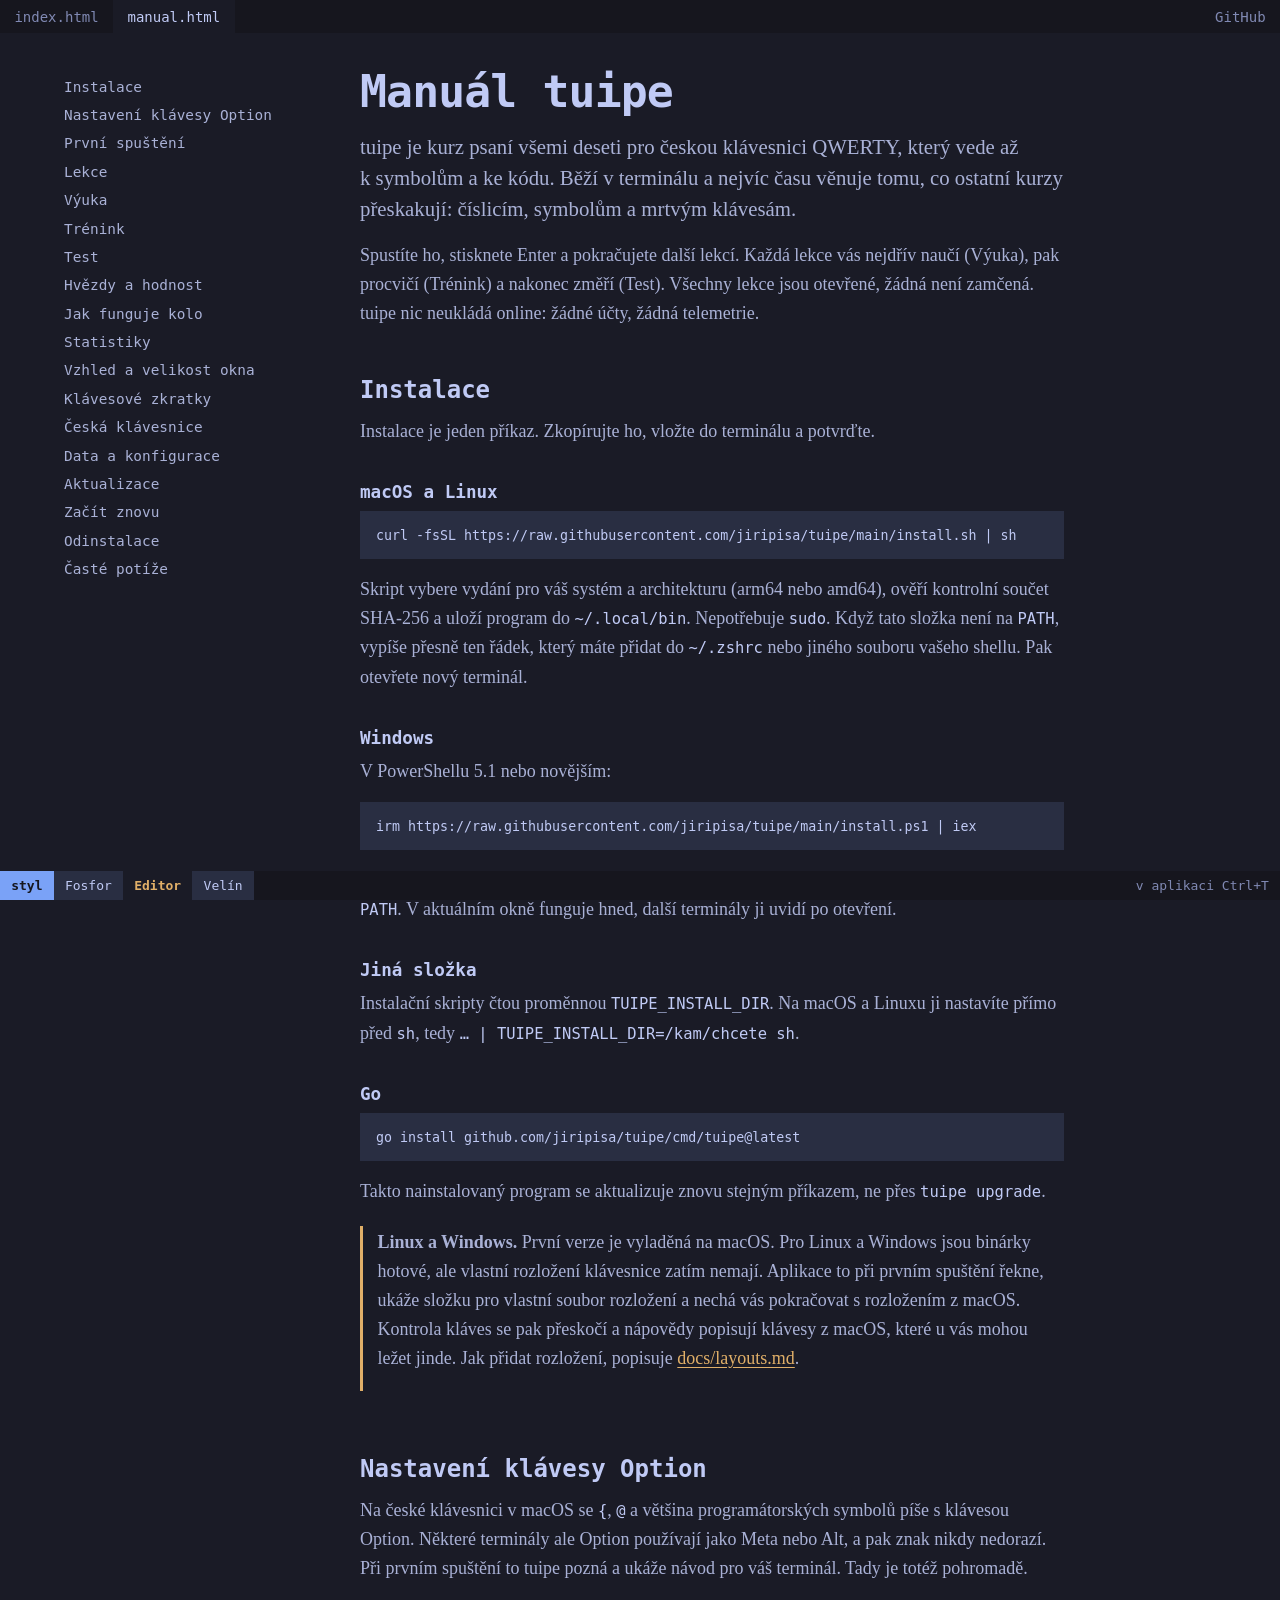
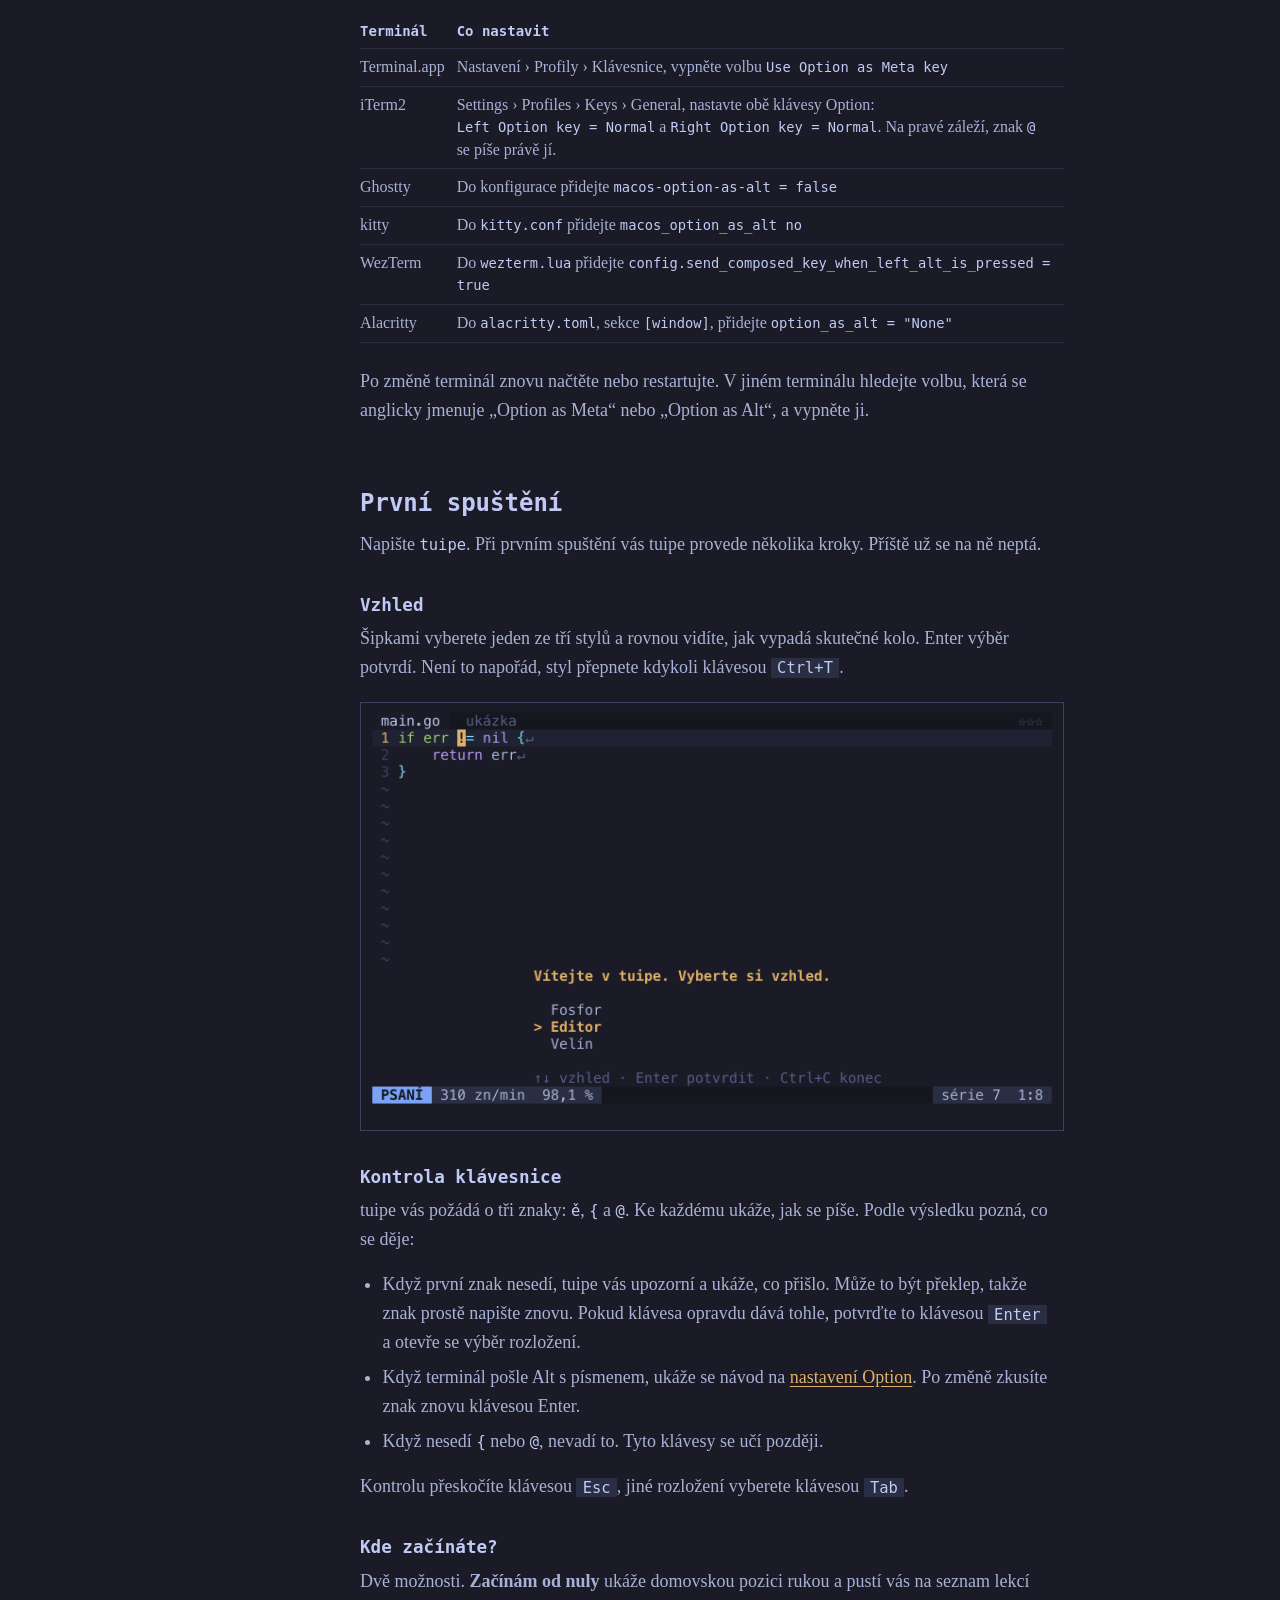
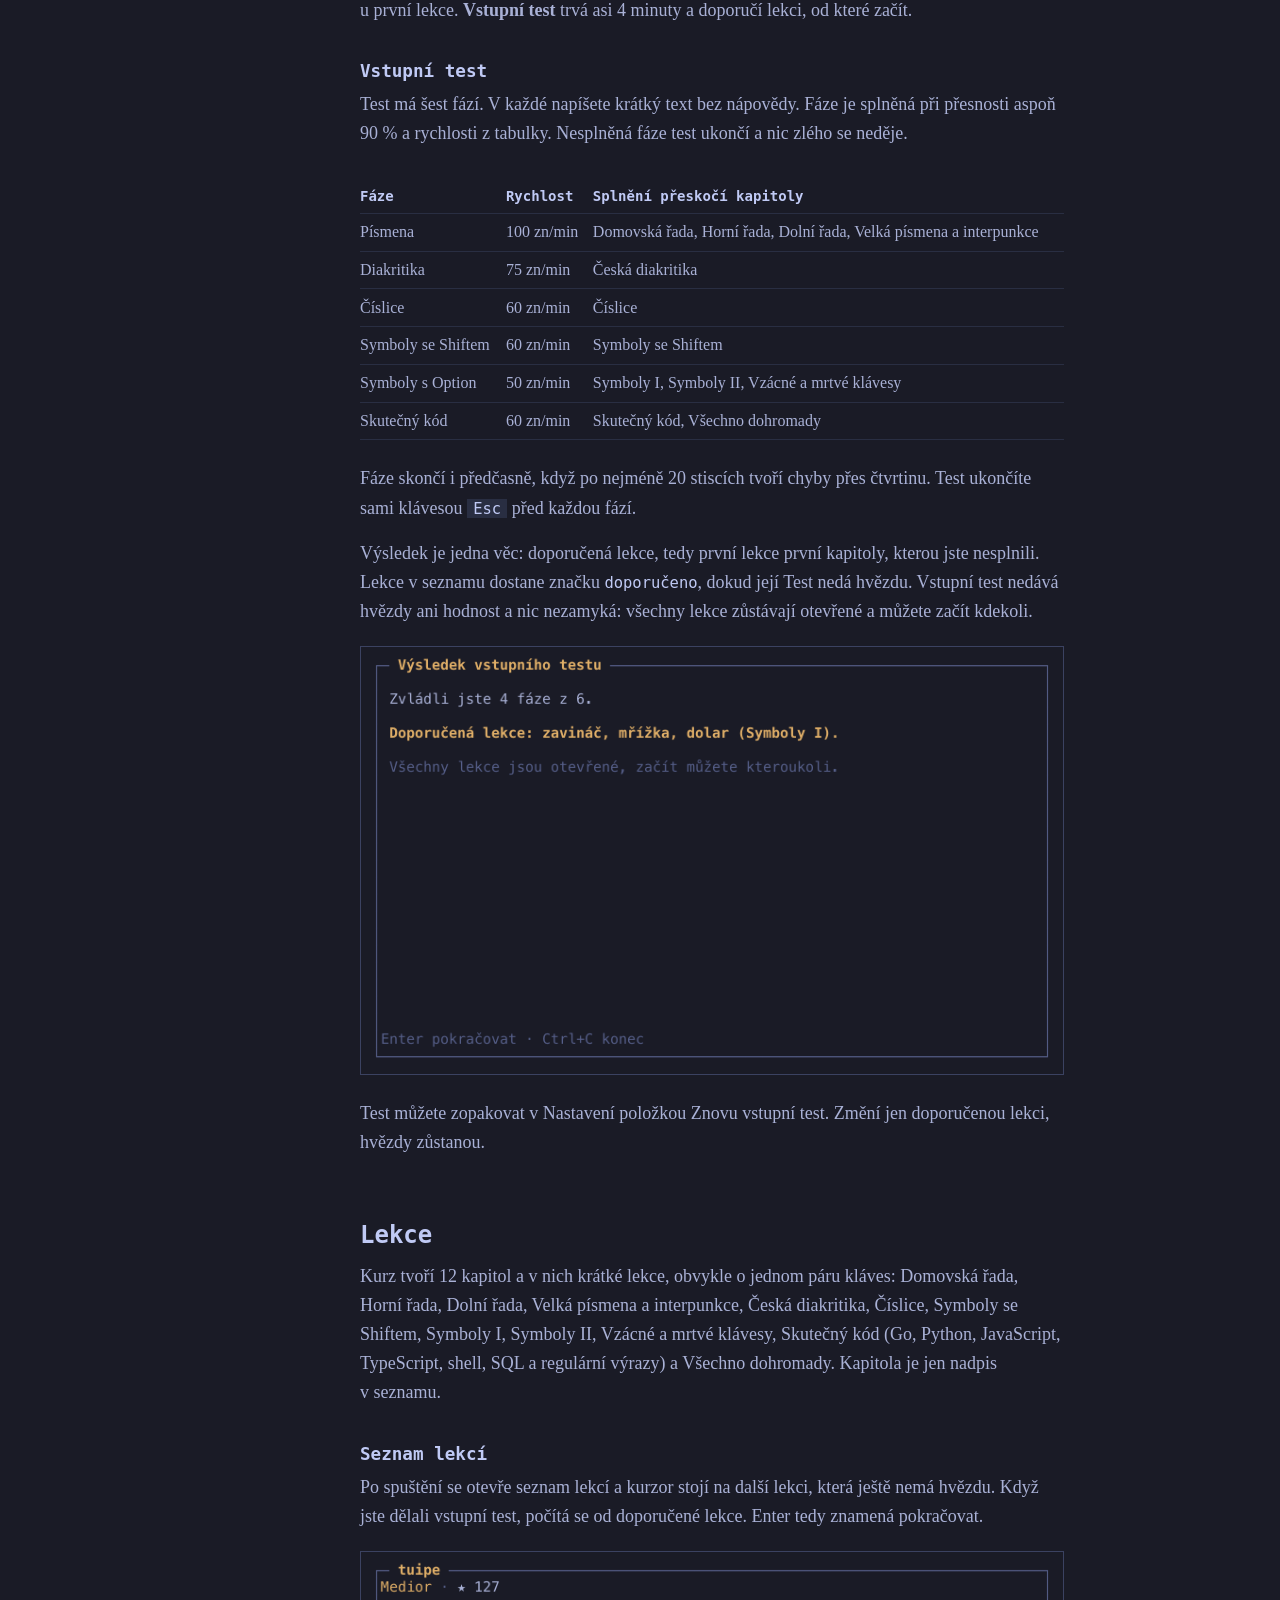
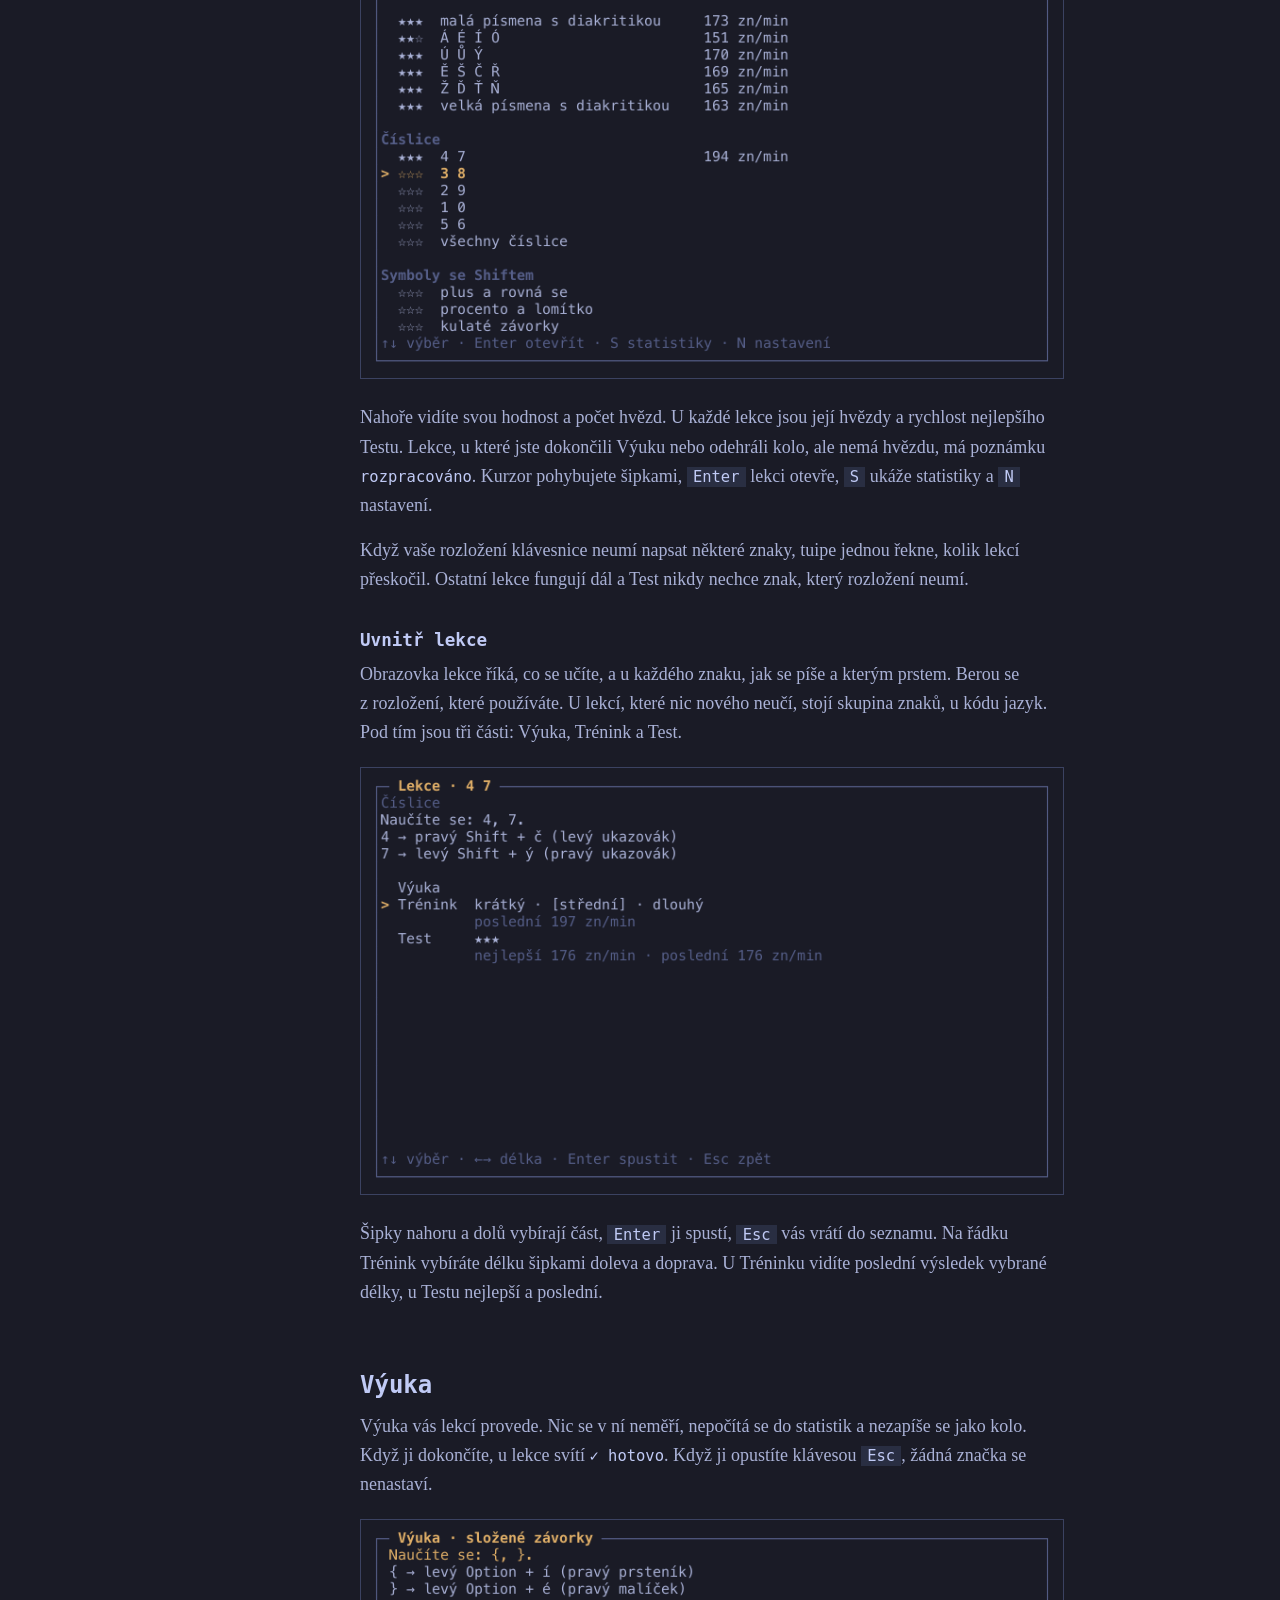
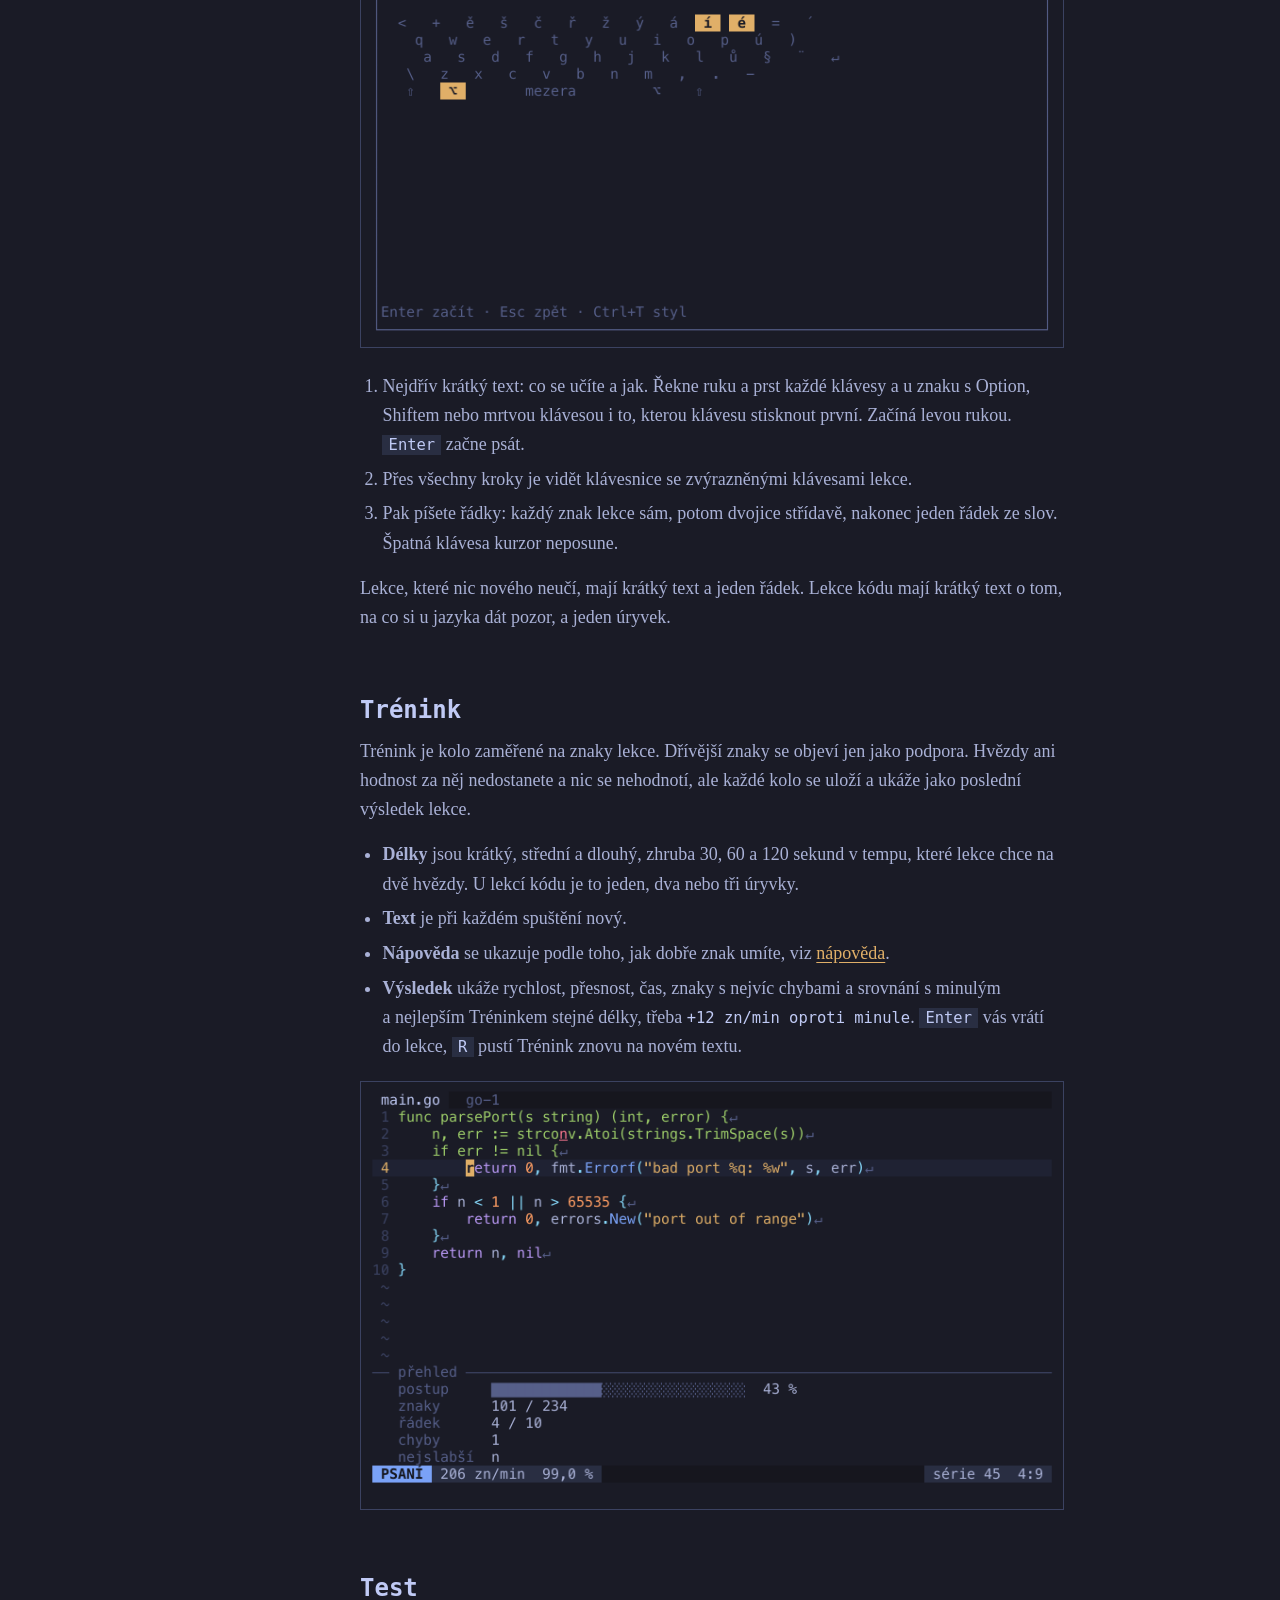
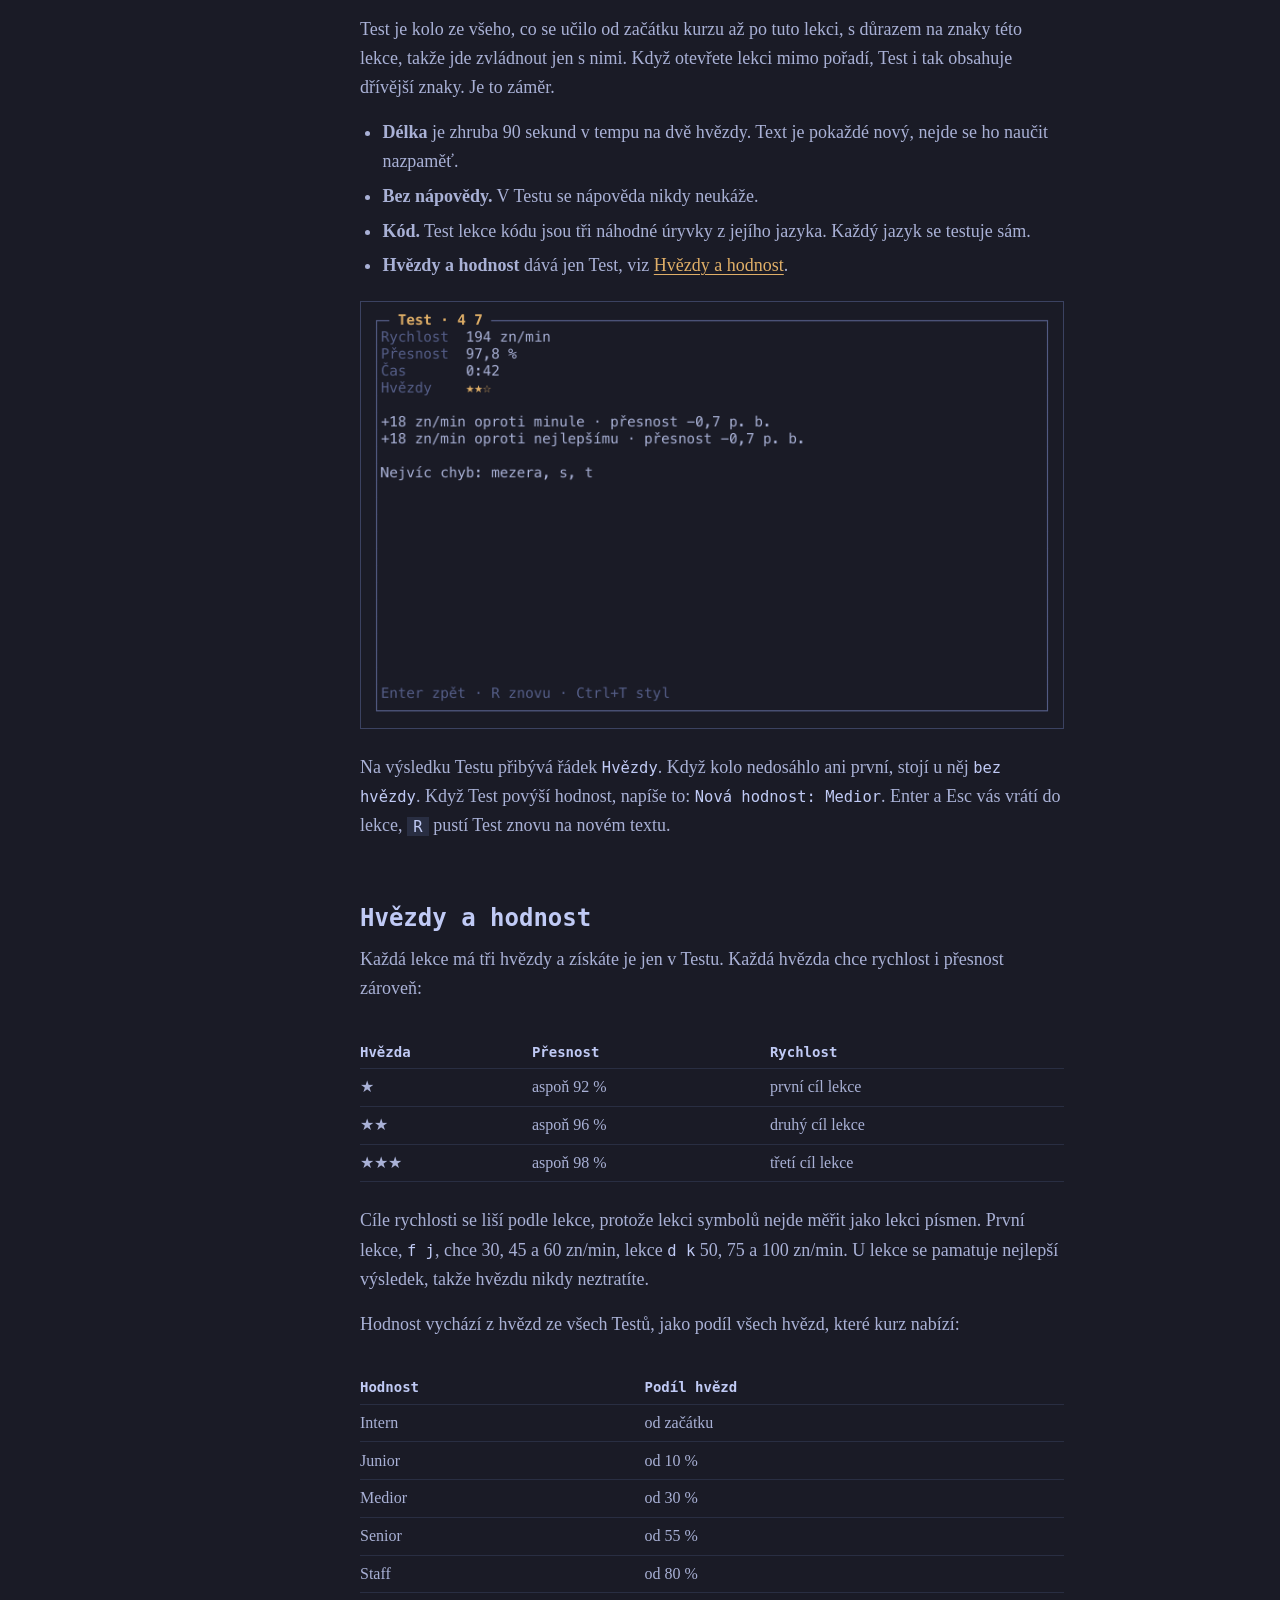
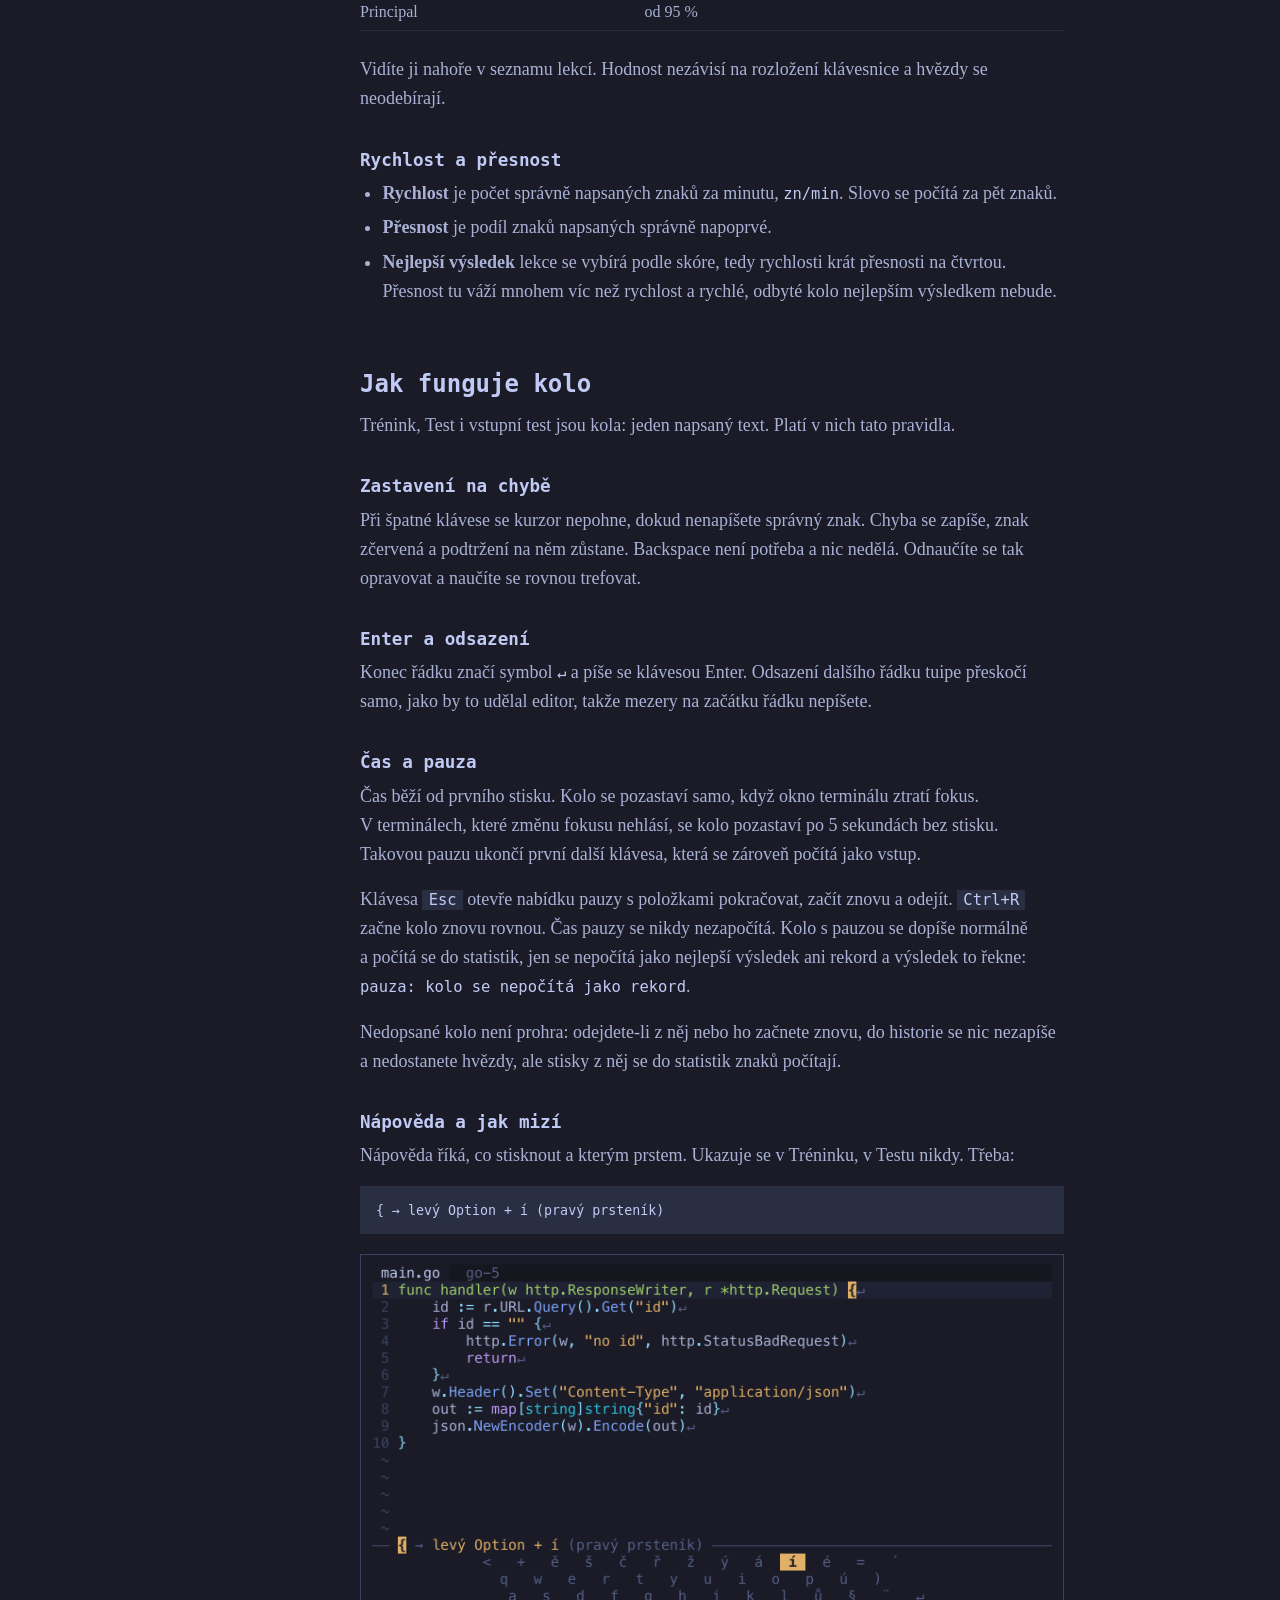
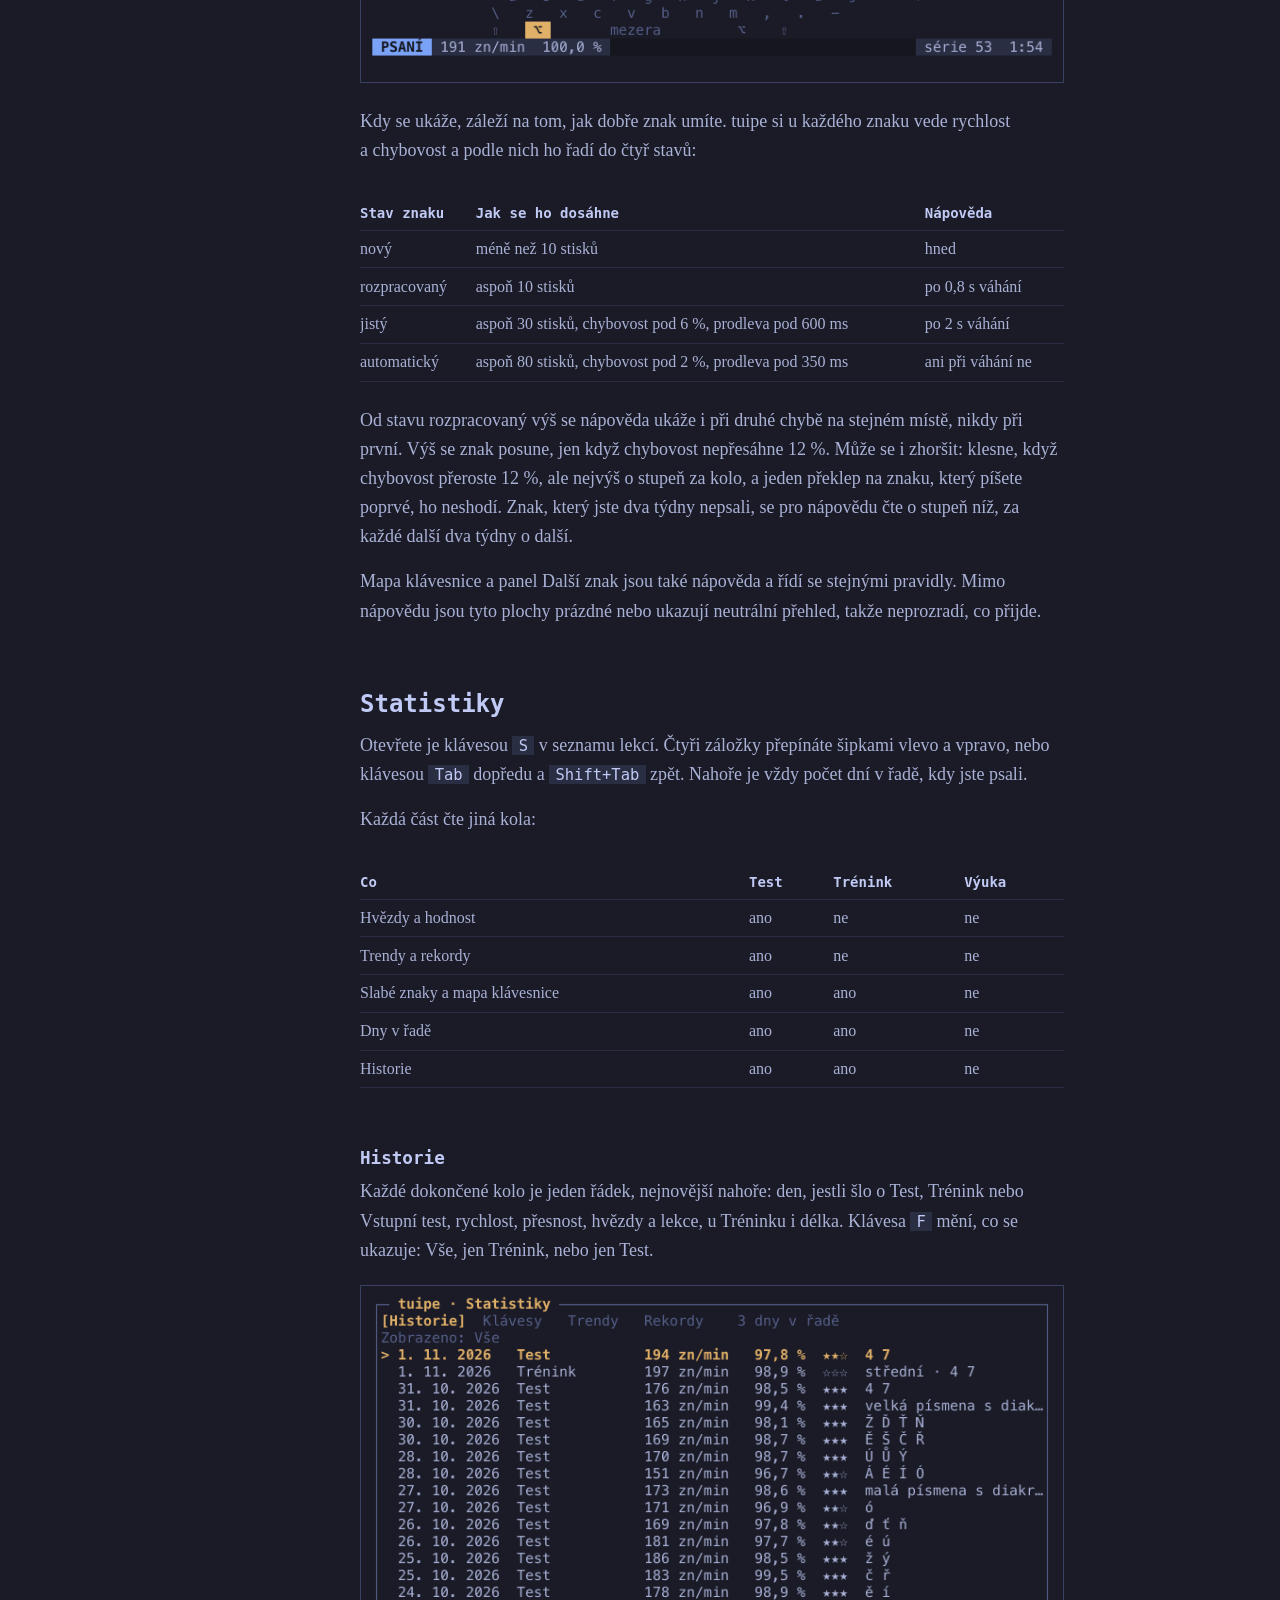
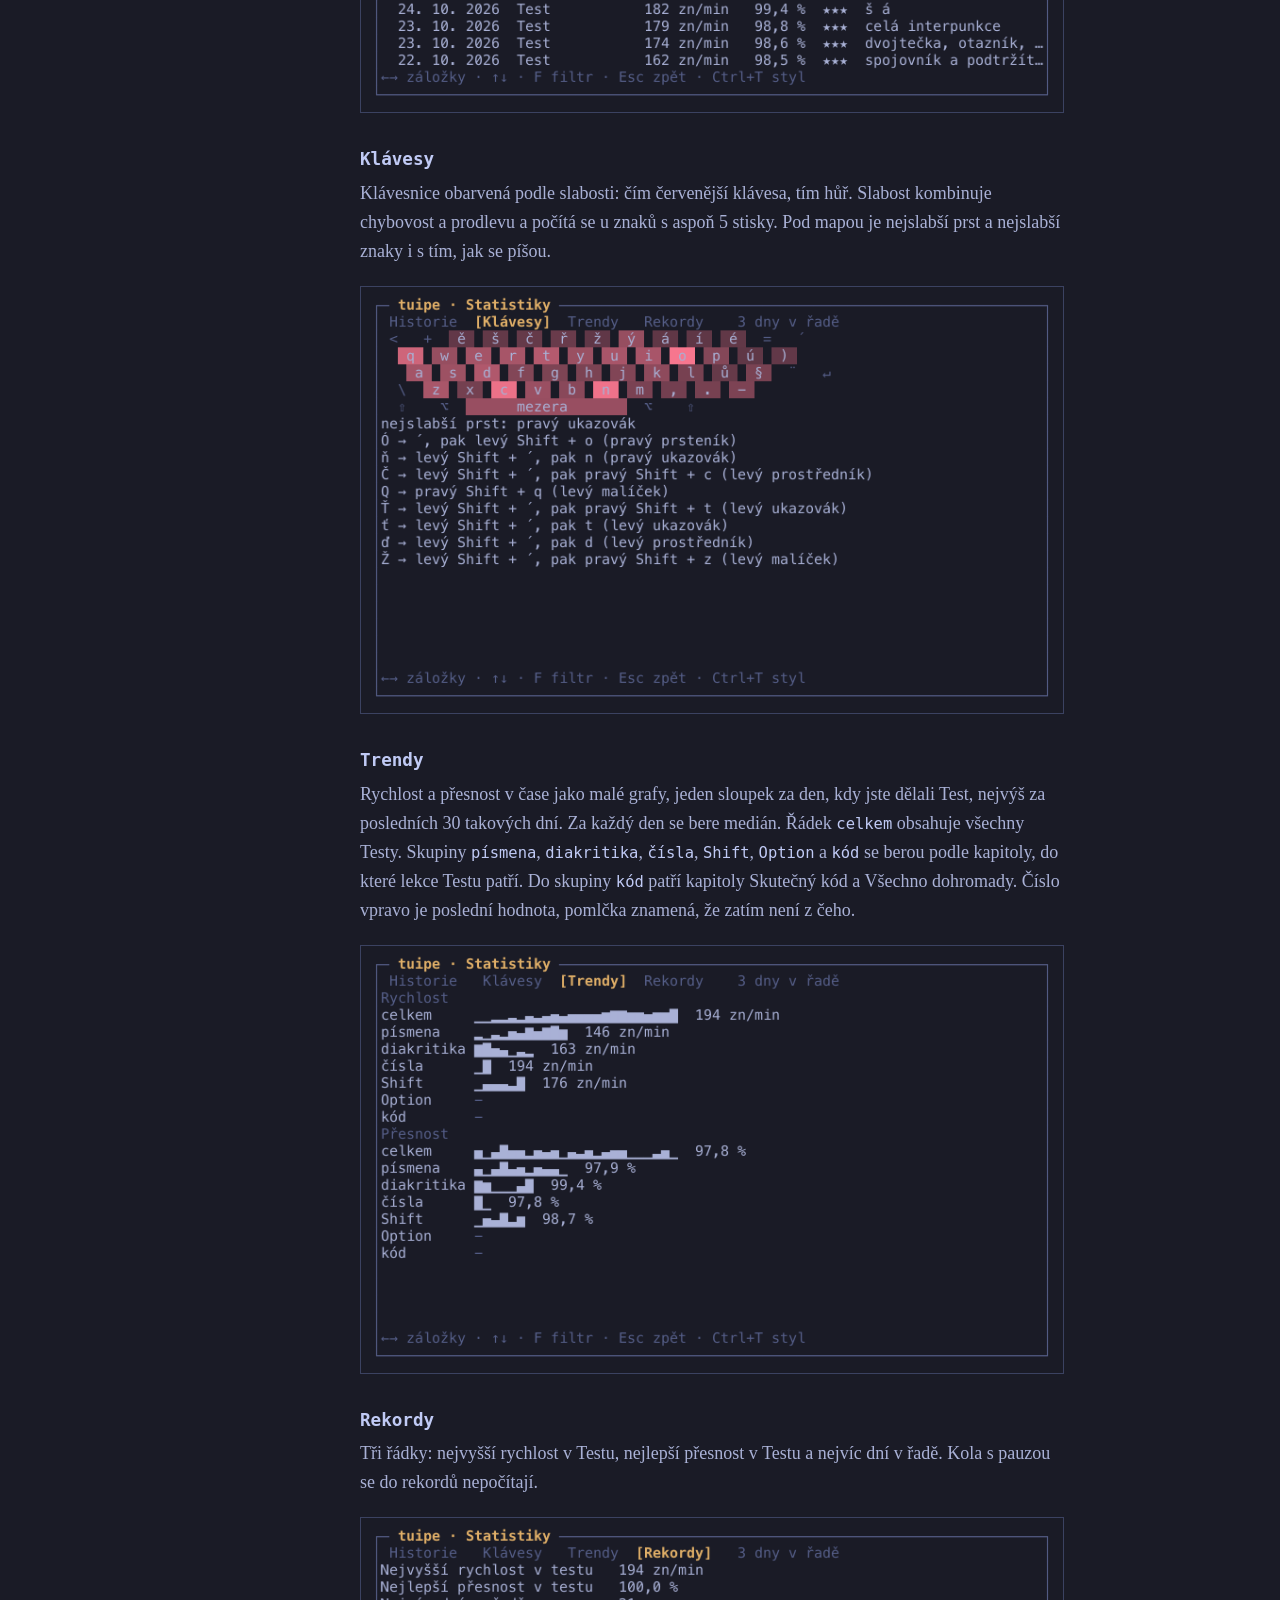
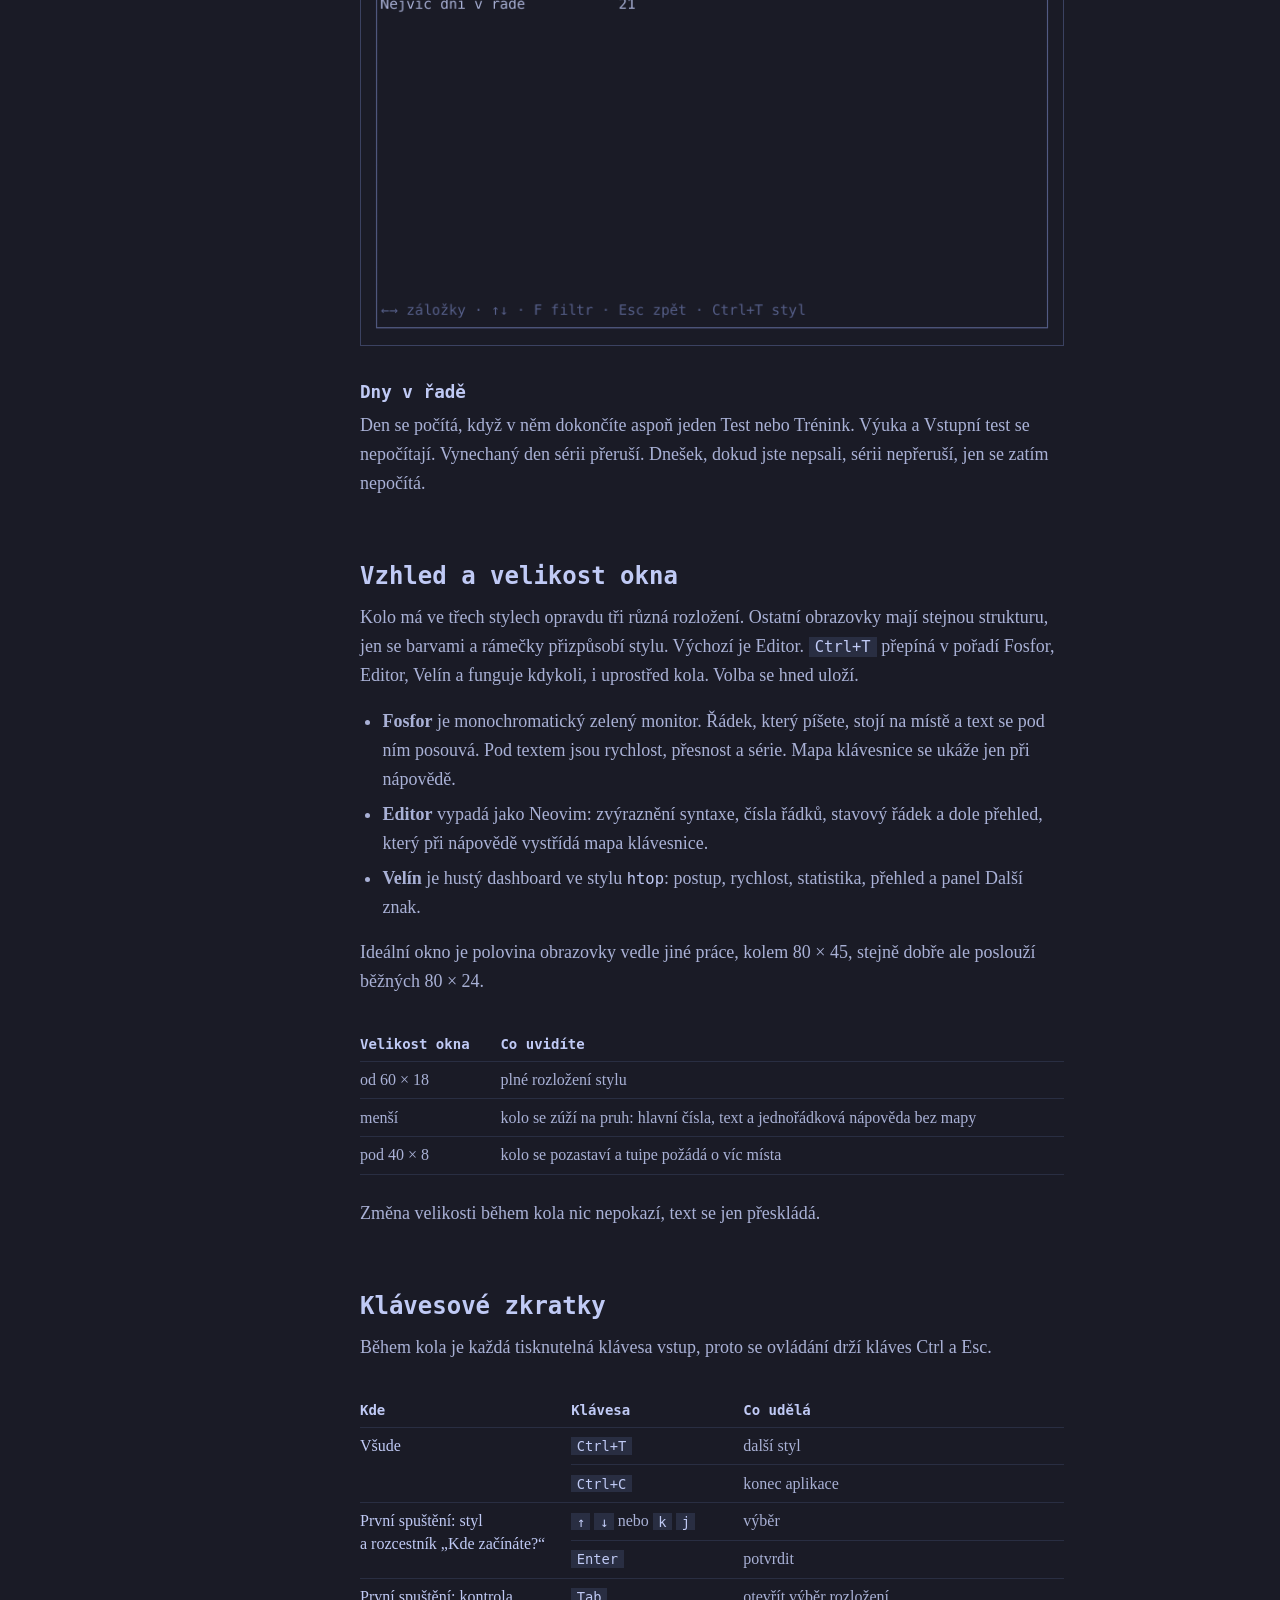
==== commit 319d6fa1: "docs: describe the typing course on the web and in the manual" ====
--- a/site/manual.html
+++ b/site/manual.html
@@ -4,7 +4,7 @@
 <meta charset="utf-8">
 <meta name="viewport" content="width=device-width, initial-scale=1">
 <title>Manuál tuipe</title>
-<meta name="description" content="Návod k tuipe: instalace, první spuštění, režimy, statistiky, klávesové zkratky a česká klávesnice.">
+<meta name="description" content="Návod k tuipe: instalace, první spuštění, lekce, výuka, trénink a test, hvězdy, statistiky, klávesové zkratky a česká klávesnice.">
 <link rel="icon" href="data:image/svg+xml,%3Csvg xmlns='http://www.w3.org/2000/svg' viewBox='0 0 32 32'%3E%3Crect width='32' height='32' fill='%231a1b26'/%3E%3Ctext x='16' y='24' font-family='monospace' font-size='24' font-weight='700' text-anchor='middle' fill='%23e0af68'%3E%7B%3C/text%3E%3C/svg%3E">
 <script>
   document.documentElement.classList.add("js");
@@ -35,9 +35,12 @@
     <li><a href="#instalace">Instalace</a></li>
     <li><a href="#option">Nastavení klávesy Option</a></li>
     <li><a href="#prvni-spusteni">První spuštění</a></li>
+    <li><a href="#lekce">Lekce</a></li>
+    <li><a href="#vyuka">Výuka</a></li>
+    <li><a href="#trenink">Trénink</a></li>
+    <li><a href="#test">Test</a></li>
+    <li><a href="#hvezdy">Hvězdy a hodnost</a></li>
     <li><a href="#kolo">Jak funguje kolo</a></li>
-    <li><a href="#duch">Duch HEAD~1</a></li>
-    <li><a href="#rezimy">Režimy</a></li>
     <li><a href="#statistiky">Statistiky</a></li>
     <li><a href="#vzhled">Vzhled a velikost okna</a></li>
     <li><a href="#zkratky">Klávesové zkratky</a></li>
@@ -54,8 +57,8 @@
 <main id="main">
 
 <h1>Manuál tuipe</h1>
-<p class="lead">tuipe je trenažér psaní všemi deseti pro programátory na české klávesnici QWERTY. Běží v terminálu a nejvíc času věnuje tomu, co ostatní trenažéry přeskakují: symbolům, číslicím a mrtvým klávesám.</p>
-<p>Spustíte ho, stisknete Enter a píšete. Kolo trvá zhruba minutu, takže se vejde do čekání na build, a když máte půl hodiny, je tu Sprint. Odběhnout od něj můžete kdykoli, tuipe si počká.</p>
+<p class="lead">tuipe je kurz psaní všemi deseti pro českou klávesnici QWERTY, který vede až k symbolům a ke kódu. Běží v terminálu a nejvíc času věnuje tomu, co ostatní kurzy přeskakují: číslicím, symbolům a mrtvým klávesám.</p>
+<p>Spustíte ho, stisknete Enter a pokračujete další lekcí. Každá lekce vás nejdřív naučí (Výuka), pak procvičí (Trénink) a nakonec změří (Test). Všechny lekce jsou otevřené, žádná není zamčená. tuipe nic neukládá online: žádné účty, žádná telemetrie.</p>
 
 <h2 id="instalace">Instalace</h2>
 <p>Instalace je jeden příkaz. Zkopírujte ho, vložte do terminálu a potvrďte.</p>
@@ -114,30 +117,115 @@
 <p>Kontrolu přeskočíte klávesou <kbd>Esc</kbd>, jiné rozložení vyberete klávesou <kbd>Tab</kbd>.</p>
 
 <h3>Kde začínáte?</h3>
-<p>Dvě možnosti. <strong>Začínám od nuly</strong> ukáže domovskou pozici rukou a pustí vás na úvodní obrazovku. <strong>Vstupní pohovor</strong> trvá asi 4 minuty a přeskočí, co už umíte.</p>
-
-<h3>Vstupní pohovor</h3>
-<p>Pohovor má šest fází. V každé napíšete krátký text, bez nápovědy. Text ukáže celou skupinu: všechna malá písmena s diakritikou, všechny číslice a všechny symboly se Shiftem i s Option, včetně <code>° ˇ ¨ §</code>, a k tomu pět velkých písmen. Fáze kódu jsou dva řádky skutečného kódu. Fáze je splněná při přesnosti aspoň 90 % a rychlosti z tabulky. Nesplněná fáze pohovor ukončí a nic zlého se neděje.</p>
-<div class="scroll">
-<table>
-<thead><tr><th>Fáze</th><th>Rychlost</th><th>Splnění dokončí kapitoly</th><th>Hodnost</th></tr></thead>
-<tbody>
-<tr><td>Písmena</td><td>20 WPM</td><td>0 až 4</td><td>Junior</td></tr>
-<tr><td>Diakritika</td><td>15 WPM</td><td>5</td><td>Junior</td></tr>
-<tr><td>Číslice</td><td>12 WPM</td><td>6</td><td>Medior</td></tr>
-<tr><td>Symboly se Shiftem</td><td>12 WPM</td><td>7</td><td>Medior</td></tr>
-<tr><td>Symboly s Option</td><td>10 WPM</td><td>8 až 10</td><td>Senior</td></tr>
-<tr><td>Skutečný kód</td><td>12 WPM</td><td>11</td><td>Staff</td></tr>
-</tbody>
-</table>
-</div>
-<p>Fáze skončí i předčasně, když po nejméně 20 stiscích tvoří chyby přes čtvrtinu. Pohovor ukončíte sami klávesou <kbd>Esc</kbd> před každou fází.</p>
-<p>Výsledek dostanete jako pracovní nabídku: hodnost a kapitolu, kde začínáte. Přeskočené kapitoly jsou hotové, ale bez hvězd, a jejich lekce zůstávají otevřené. Znaky z nich začínají jako <a href="#napoveda">jisté</a>, nebo jako rozpracované, pokud vám v pohovoru dělaly potíže. Co jste ještě nenapsali, zařadí drilly přednostně. Symboly můžete cvičit hned, nabídka odkazuje na Trénink › Vybrané znaky.</p>
-<figure><img src="assets/offer.png" width="1488" height="904" loading="lazy" alt="Pracovní nabídka: na základě pohovoru Vám nabízíme pozici Medior, začínáte v kapitole 8."></figure>
-<p>Pohovor můžete zopakovat v Nastavení položkou Znovu vstupní pohovor. Hodnost nikdy nesníží.</p>
+<p>Dvě možnosti. <strong>Začínám od nuly</strong> ukáže domovskou pozici rukou a pustí vás na seznam lekcí u první lekce. <strong>Vstupní test</strong> trvá asi 4 minuty a doporučí lekci, od které začít.</p>
+
+<h3>Vstupní test</h3>
+<p>Test má šest fází. V každé napíšete krátký text bez nápovědy. Fáze je splněná při přesnosti aspoň 90 % a rychlosti z tabulky. Nesplněná fáze test ukončí a nic zlého se neděje.</p>
+<div class="scroll">
+<table>
+<thead><tr><th>Fáze</th><th>Rychlost</th><th>Splnění přeskočí kapitoly</th></tr></thead>
+<tbody>
+<tr><td>Písmena</td><td>100 zn/min</td><td>Domovská řada, Horní řada, Dolní řada, Velká písmena a interpunkce</td></tr>
+<tr><td>Diakritika</td><td>75 zn/min</td><td>Česká diakritika</td></tr>
+<tr><td>Číslice</td><td>60 zn/min</td><td>Číslice</td></tr>
+<tr><td>Symboly se Shiftem</td><td>60 zn/min</td><td>Symboly se Shiftem</td></tr>
+<tr><td>Symboly s Option</td><td>50 zn/min</td><td>Symboly I, Symboly II, Vzácné a mrtvé klávesy</td></tr>
+<tr><td>Skutečný kód</td><td>60 zn/min</td><td>Skutečný kód, Všechno dohromady</td></tr>
+</tbody>
+</table>
+</div>
+<p>Fáze skončí i předčasně, když po nejméně 20 stiscích tvoří chyby přes čtvrtinu. Test ukončíte sami klávesou <kbd>Esc</kbd> před každou fází.</p>
+<p>Výsledek je jedna věc: doporučená lekce, tedy první lekce první kapitoly, kterou jste nesplnili. Lekce v seznamu dostane značku <code>doporučeno</code>, dokud její Test nedá hvězdu. Vstupní test nedává hvězdy ani hodnost a nic nezamyká: všechny lekce zůstávají otevřené a můžete začít kdekoli.</p>
+<figure><img src="assets/offer.png" width="1488" height="904" loading="lazy" alt="Výsledek vstupního testu: zvládli jste 4 fáze z 6, doporučená lekce je zavináč, mřížka, dolar, všechny lekce jsou otevřené."></figure>
+<p>Test můžete zopakovat v Nastavení položkou Znovu vstupní test. Změní jen doporučenou lekci, hvězdy zůstanou.</p>
+
+<h2 id="lekce">Lekce</h2>
+<p>Kurz tvoří 12 kapitol a v nich krátké lekce, obvykle o jednom páru kláves: Domovská řada, Horní řada, Dolní řada, Velká písmena a interpunkce, Česká diakritika, Číslice, Symboly se Shiftem, Symboly I, Symboly II, Vzácné a mrtvé klávesy, Skutečný kód (Go, Python, JavaScript, TypeScript, shell, SQL a regulární výrazy) a Všechno dohromady. Kapitola je jen nadpis v seznamu.</p>
+
+<h3>Seznam lekcí</h3>
+<p>Po spuštění se otevře seznam lekcí a kurzor stojí na další lekci, která ještě nemá hvězdu. Když jste dělali vstupní test, počítá se od doporučené lekce. Enter tedy znamená pokračovat.</p>
+<figure><img src="assets/lessons.png" width="1488" height="904" loading="lazy" alt="Seznam lekcí: nahoře hodnost a počet hvězd, pod kapitolami lekce s hvězdami a nejlepší rychlostí, kurzor stojí na další lekci."></figure>
+<p>Nahoře vidíte svou hodnost a počet hvězd. U každé lekce jsou její hvězdy a rychlost nejlepšího Testu. Lekce, u které jste dokončili Výuku nebo odehráli kolo, ale nemá hvězdu, má poznámku <code>rozpracováno</code>. Kurzor pohybujete šipkami, <kbd>Enter</kbd> lekci otevře, <kbd>S</kbd> ukáže statistiky a <kbd>N</kbd> nastavení.</p>
+<p>Když vaše rozložení klávesnice neumí napsat některé znaky, tuipe jednou řekne, kolik lekcí přeskočil. Ostatní lekce fungují dál a Test nikdy nechce znak, který rozložení neumí.</p>
+
+<h3>Uvnitř lekce</h3>
+<p>Obrazovka lekce říká, co se učíte, a u každého znaku, jak se píše a kterým prstem. Berou se z rozložení, které používáte. U lekcí, které nic nového neučí, stojí skupina znaků, u kódu jazyk. Pod tím jsou tři části: Výuka, Trénink a Test.</p>
+<figure><img src="assets/lesson.png" width="1488" height="904" loading="lazy" alt="Lekce 4 a 7: každý znak s tím, jak se píše a kterým prstem, pod tím části Výuka, Trénink s výběrem délky a Test s hvězdami a výsledky."></figure>
+<p>Šipky nahoru a dolů vybírají část, <kbd>Enter</kbd> ji spustí, <kbd>Esc</kbd> vás vrátí do seznamu. Na řádku Trénink vybíráte délku šipkami doleva a doprava. U Tréninku vidíte poslední výsledek vybrané délky, u Testu nejlepší a poslední.</p>
+
+<h2 id="vyuka">Výuka</h2>
+<p>Výuka vás lekcí provede. Nic se v ní neměří, nepočítá se do statistik a nezapíše se jako kolo. Když ji dokončíte, u lekce svítí <code>✓ hotovo</code>. Když ji opustíte klávesou <kbd>Esc</kbd>, žádná značka se nenastaví.</p>
+<figure><img src="assets/teach.png" width="1488" height="904" loading="lazy" alt="Výuka lekce o složených závorkách: { se píše levým Option a í, } levým Option a é, na klávesnici svítí í, é a levý Option."></figure>
+<ol>
+<li>Nejdřív krátký text: co se učíte a jak. Řekne ruku a prst každé klávesy a u znaku s Option, Shiftem nebo mrtvou klávesou i to, kterou klávesu stisknout první. Začíná levou rukou. <kbd>Enter</kbd> začne psát.</li>
+<li>Přes všechny kroky je vidět klávesnice se zvýrazněnými klávesami lekce.</li>
+<li>Pak píšete řádky: každý znak lekce sám, potom dvojice střídavě, nakonec jeden řádek ze slov. Špatná klávesa kurzor neposune.</li>
+</ol>
+<p>Lekce, které nic nového neučí, mají krátký text a jeden řádek. Lekce kódu mají krátký text o tom, na co si u jazyka dát pozor, a jeden úryvek.</p>
+
+<h2 id="trenink">Trénink</h2>
+<p>Trénink je kolo zaměřené na znaky lekce. Dřívější znaky se objeví jen jako podpora. Hvězdy ani hodnost za něj nedostanete a nic se nehodnotí, ale každé kolo se uloží a ukáže jako poslední výsledek lekce.</p>
+<ul>
+<li><strong>Délky</strong> jsou krátký, střední a dlouhý, zhruba 30, 60 a 120 sekund v tempu, které lekce chce na dvě hvězdy. U lekcí kódu je to jeden, dva nebo tři úryvky.</li>
+<li><strong>Text</strong> je při každém spuštění nový.</li>
+<li><strong>Nápověda</strong> se ukazuje podle toho, jak dobře znak umíte, viz <a href="#napoveda">nápověda</a>.</li>
+<li><strong>Výsledek</strong> ukáže rychlost, přesnost, čas, znaky s nejvíc chybami a srovnání s minulým a nejlepším Tréninkem stejné délky, třeba <code>+12 zn/min oproti minule</code>. <kbd>Enter</kbd> vás vrátí do lekce, <kbd>R</kbd> pustí Trénink znovu na novém textu.</li>
+</ul>
+<figure class="by-style">
+<img class="editor" src="assets/round-editor.png" width="1488" height="904" loading="lazy" alt="Kolo ve stylu Editor: kód v Go se zvýrazněnou syntaxí, čísla řádků, přehled postupu a stavový řádek s rychlostí a přesností.">
+<img class="fosfor" src="assets/round-fosfor.png" width="1488" height="904" loading="lazy" alt="Kolo ve stylu Fosfor: zelený text na černém pozadí a pod ním rychlost, přesnost a série.">
+<img class="velin" src="assets/round-velin.png" width="1488" height="904" loading="lazy" alt="Kolo ve stylu Velín: panely s postupem, rychlostí a statistikou nad textem, přehled a další znak pod ním.">
+</figure>
+
+<h2 id="test">Test</h2>
+<p>Test je kolo ze všeho, co se učilo od začátku kurzu až po tuto lekci, s důrazem na znaky této lekce, takže jde zvládnout jen s nimi. Když otevřete lekci mimo pořadí, Test i tak obsahuje dřívější znaky. Je to záměr.</p>
+<ul>
+<li><strong>Délka</strong> je zhruba 90 sekund v tempu na dvě hvězdy. Text je pokaždé nový, nejde se ho naučit nazpaměť.</li>
+<li><strong>Bez nápovědy.</strong> V Testu se nápověda nikdy neukáže.</li>
+<li><strong>Kód.</strong> Test lekce kódu jsou tři náhodné úryvky z jejího jazyka. Každý jazyk se testuje sám.</li>
+<li><strong>Hvězdy a hodnost</strong> dává jen Test, viz <a href="#hvezdy">Hvězdy a hodnost</a>.</li>
+</ul>
+<figure><img src="assets/results.png" width="1488" height="904" loading="lazy" alt="Výsledek Testu: rychlost, přesnost, čas, hvězdy, srovnání s minulým a nejlepším výsledkem a znaky s nejvíc chybami."></figure>
+<p>Na výsledku Testu přibývá řádek <code>Hvězdy</code>. Když kolo nedosáhlo ani první, stojí u něj <code>bez hvězdy</code>. Když Test povýší hodnost, napíše to: <code>Nová hodnost: Medior</code>. Enter a Esc vás vrátí do lekce, <kbd>R</kbd> pustí Test znovu na novém textu.</p>
+
+<h2 id="hvezdy">Hvězdy a hodnost</h2>
+<p>Každá lekce má tři hvězdy a získáte je jen v Testu. Každá hvězda chce rychlost i přesnost zároveň:</p>
+<div class="scroll">
+<table>
+<thead><tr><th>Hvězda</th><th>Přesnost</th><th>Rychlost</th></tr></thead>
+<tbody>
+<tr><td>★</td><td>aspoň 92 %</td><td>první cíl lekce</td></tr>
+<tr><td>★★</td><td>aspoň 96 %</td><td>druhý cíl lekce</td></tr>
+<tr><td>★★★</td><td>aspoň 98 %</td><td>třetí cíl lekce</td></tr>
+</tbody>
+</table>
+</div>
+<p>Cíle rychlosti se liší podle lekce, protože lekci symbolů nejde měřit jako lekci písmen. První lekce, <code>f j</code>, chce 30, 45 a 60 zn/min, lekce <code>d k</code> 50, 75 a 100 zn/min. U lekce se pamatuje nejlepší výsledek, takže hvězdu nikdy neztratíte.</p>
+<p>Hodnost vychází z hvězd ze všech Testů, jako podíl všech hvězd, které kurz nabízí:</p>
+<div class="scroll">
+<table>
+<thead><tr><th>Hodnost</th><th>Podíl hvězd</th></tr></thead>
+<tbody>
+<tr><td>Intern</td><td>od začátku</td></tr>
+<tr><td>Junior</td><td>od 10 %</td></tr>
+<tr><td>Medior</td><td>od 30 %</td></tr>
+<tr><td>Senior</td><td>od 55 %</td></tr>
+<tr><td>Staff</td><td>od 80 %</td></tr>
+<tr><td>Principal</td><td>od 95 %</td></tr>
+</tbody>
+</table>
+</div>
+<p>Vidíte ji nahoře v seznamu lekcí. Hodnost nezávisí na rozložení klávesnice a hvězdy se neodebírají.</p>
+
+<h3>Rychlost a přesnost</h3>
+<ul>
+<li><strong>Rychlost</strong> je počet správně napsaných znaků za minutu, <code>zn/min</code>. Slovo se počítá za pět znaků.</li>
+<li><strong>Přesnost</strong> je podíl znaků napsaných správně napoprvé.</li>
+<li><strong>Nejlepší výsledek</strong> lekce se vybírá podle skóre, tedy rychlosti krát přesnosti na čtvrtou. Přesnost tu váží mnohem víc než rychlost a rychlé, odbyté kolo nejlepším výsledkem nebude.</li>
+</ul>
 
 <h2 id="kolo">Jak funguje kolo</h2>
-<p>Kolo je jeden napsaný text. Všechny režimy se z kol skládají, liší se jen tím, jaká kola a v jakém pořadí vyberou.</p>
+<p>Trénink, Test i vstupní test jsou kola: jeden napsaný text. Platí v nich tato pravidla.</p>
 
 <h3>Zastavení na chybě</h3>
 <p>Při špatné klávese se kurzor nepohne, dokud nenapíšete správný znak. Chyba se zapíše, znak zčervená a podtržení na něm zůstane. Backspace není potřeba a nic nedělá. Odnaučíte se tak opravovat a naučíte se rovnou trefovat.</p>
@@ -147,13 +235,13 @@
 
 <h3>Čas a pauza</h3>
 <p>Čas běží od prvního stisku. Kolo se pozastaví samo, když okno terminálu ztratí fokus. V terminálech, které změnu fokusu nehlásí, se kolo pozastaví po 5 sekundách bez stisku. Takovou pauzu ukončí první další klávesa, která se zároveň počítá jako vstup.</p>
-<p>Klávesa <kbd>Esc</kbd> otevře nabídku pauzy s položkami pokračovat, začít znovu a odejít. <kbd>Ctrl+R</kbd> začne kolo znovu rovnou. Čas pauzy se nikdy nezapočítá. Kolo s pauzou se dopíše normálně a počítá se pro statistiky, hvězdy i uptime, jen se z něj nestane duch ani rekord. Nedopsané kolo není prohra: do historie se nezapíše, ale stisky z něj se do statistik znaků počítají.</p>
-<p>Když zavřete aplikaci uprostřed lekce, další spuštění nabídne <code>pokračuj: název lekce</code>. Kolo pak začne od začátku.</p>
+<p>Klávesa <kbd>Esc</kbd> otevře nabídku pauzy s položkami pokračovat, začít znovu a odejít. <kbd>Ctrl+R</kbd> začne kolo znovu rovnou. Čas pauzy se nikdy nezapočítá. Kolo s pauzou se dopíše normálně a počítá se do statistik, jen se nepočítá jako nejlepší výsledek ani rekord a výsledek to řekne: <code>pauza: kolo se nepočítá jako rekord</code>.</p>
+<p>Nedopsané kolo není prohra: odejdete-li z něj nebo ho začnete znovu, do historie se nic nezapíše a nedostanete hvězdy, ale stisky z něj se do statistik znaků počítají.</p>
 
 <h3 id="napoveda">Nápověda a jak mizí</h3>
-<p>Nápověda říká, co stisknout a kterým prstem. Třeba:</p>
+<p>Nápověda říká, co stisknout a kterým prstem. Ukazuje se v Tréninku, v Testu nikdy. Třeba:</p>
 <pre class="block"><code>{ → levý Option + í (pravý prsteník)</code></pre>
-<figure><img src="assets/hint-editor.png" width="1488" height="904" loading="lazy" alt="Kolo ve stylu Editor s nápovědou pro znak { a mapou klávesnice, na které svítí í a levý Option."></figure>
+<figure><img src="assets/hint-editor.png" width="1488" height="904" loading="lazy" alt="Trénink ve stylu Editor s nápovědou pro znak { a mapou klávesnice, na které svítí í a levý Option."></figure>
 <p>Kdy se ukáže, záleží na tom, jak dobře znak umíte. tuipe si u každého znaku vede rychlost a chybovost a podle nich ho řadí do čtyř stavů:</p>
 <div class="scroll">
 <table>
@@ -166,150 +254,50 @@
 </tbody>
 </table>
 </div>
-<p>Od stavu rozpracovaný výš se nápověda ukáže i při druhé chybě na stejném místě, nikdy při první. Jeden překlep vás tak stojí přesnost, ale ne třetí hvězdu. Výš se znak posune, jen když chybovost nepřesáhne 12 %. Může se i zhoršit: klesne, když chybovost přeroste 12 %, ale nejvýš o stupeň za kolo, a jeden překlep na znaku, který píšete poprvé, ho neshodí. Znak, který jste dva týdny nepsali, se pro nápovědu čte o stupeň níž, za každé další dva týdny o další.</p>
+<p>Od stavu rozpracovaný výš se nápověda ukáže i při druhé chybě na stejném místě, nikdy při první. Výš se znak posune, jen když chybovost nepřesáhne 12 %. Může se i zhoršit: klesne, když chybovost přeroste 12 %, ale nejvýš o stupeň za kolo, a jeden překlep na znaku, který píšete poprvé, ho neshodí. Znak, který jste dva týdny nepsali, se pro nápovědu čte o stupeň níž, za každé další dva týdny o další.</p>
 <p>Mapa klávesnice a panel Další znak jsou také nápověda a řídí se stejnými pravidly. Mimo nápovědu jsou tyto plochy prázdné nebo ukazují neutrální přehled, takže neprozradí, co přijde.</p>
 
-<h3>Hvězdy</h3>
-<p>Každá lekce má tři hvězdy. Každá hvězda chce rychlost i přesnost zároveň:</p>
-<div class="scroll">
-<table>
-<thead><tr><th>Hvězda</th><th>Přesnost</th><th>Rychlost</th><th>Nápověda</th></tr></thead>
-<tbody>
-<tr><td>★</td><td>aspoň 92 %</td><td>první cíl lekce</td><td>smí být</td></tr>
-<tr><td>★★</td><td>aspoň 96 %</td><td>druhý cíl lekce</td><td>smí být</td></tr>
-<tr><td>★★★</td><td>aspoň 98 %</td><td>třetí cíl lekce</td><td>žádná</td></tr>
-</tbody>
-</table>
-</div>
-<p>Cíle rychlosti se liší podle lekce, protože lekci symbolů nejde měřit jako lekci písmen. Například „Prostředníky“ chtějí 10, 15 a 20 WPM, „Velká písmena v tempu“ 20, 28 a 36 WPM. Každá ukázaná nápověda se počítá jako použitá a na výsledku to tuipe napíše: <code>nápověda použita: třetí hvězda není možná</code>. U lekce se pamatuje nejlepší výsledek, takže hvězdu nikdy neztratíte. Na výsledku kola ukazují hvězdy jen lekce. Po drillu, kódu, test-outu ani incidentu je neuvidíte, protože by je nikdo nedržel. Jen <code>git log</code> ukazuje u každého kola, jak dopadlo.</p>
-
-<h3>Výsledek a skóre</h3>
-<p>Po kole vidíte výsledek jako <code>git diff</code> proti nejlepšímu předchozímu pokusu na stejném textu. U textu, který píšete poprvé, je místo <code>HEAD~1</code> nahoře <code>/dev/null</code>.</p>
-<figure><img src="assets/results.png" width="1488" height="904" loading="lazy" alt="Výsledek kola: řádky wpm, přesnost a čas se starou hodnotou červeně a novou zeleně, pod nimi dvě hvězdy."></figure>
+<h2 id="statistiky">Statistiky</h2>
+<p>Otevřete je klávesou <kbd>S</kbd> v seznamu lekcí. Čtyři záložky přepínáte šipkami vlevo a vpravo, nebo klávesou <kbd>Tab</kbd> dopředu a <kbd>Shift+Tab</kbd> zpět. Nahoře je vždy počet dní v řadě, kdy jste psali.</p>
+<p>Každá část čte jiná kola:</p>
+<div class="scroll">
+<table>
+<thead><tr><th>Co</th><th>Test</th><th>Trénink</th><th>Výuka</th></tr></thead>
+<tbody>
+<tr><td>Hvězdy a hodnost</td><td>ano</td><td>ne</td><td>ne</td></tr>
+<tr><td>Trendy a rekordy</td><td>ano</td><td>ne</td><td>ne</td></tr>
+<tr><td>Slabé znaky a mapa klávesnice</td><td>ano</td><td>ano</td><td>ne</td></tr>
+<tr><td>Dny v řadě</td><td>ano</td><td>ano</td><td>ne</td></tr>
+<tr><td>Historie</td><td>ano</td><td>ano</td><td>ne</td></tr>
+</tbody>
+</table>
+</div>
+
+<h3>Historie</h3>
+<p>Každé dokončené kolo je jeden řádek, nejnovější nahoře: den, jestli šlo o Test, Trénink nebo Vstupní test, rychlost, přesnost, hvězdy a lekce, u Tréninku i délka. Klávesa <kbd>F</kbd> mění, co se ukazuje: Vše, jen Trénink, nebo jen Test.</p>
+<figure><img src="assets/history.png" width="1488" height="904" loading="lazy" alt="Záložka Historie: kola po dnech s druhem kola, rychlostí, přesností, hvězdami a lekcí, nahoře řádek Zobrazeno: Vše."></figure>
+
+<h3>Klávesy</h3>
+<p>Klávesnice obarvená podle slabosti: čím červenější klávesa, tím hůř. Slabost kombinuje chybovost a prodlevu a počítá se u znaků s aspoň 5 stisky. Pod mapou je nejslabší prst a nejslabší znaky i s tím, jak se píšou.</p>
+<figure><img src="assets/heatmap.png" width="1488" height="904" loading="lazy" alt="Záložka Klávesy: klávesnice v odstínech červené, nejslabší prst a seznam nejslabších znaků s tím, jak se píšou."></figure>
+
+<h3>Trendy</h3>
+<p>Rychlost a přesnost v čase jako malé grafy, jeden sloupek za den, kdy jste dělali Test, nejvýš za posledních 30 takových dní. Za každý den se bere medián. Řádek <code>celkem</code> obsahuje všechny Testy. Skupiny <code>písmena</code>, <code>diakritika</code>, <code>čísla</code>, <code>Shift</code>, <code>Option</code> a <code>kód</code> se berou podle kapitoly, do které lekce Testu patří. Do skupiny <code>kód</code> patří kapitoly Skutečný kód a Všechno dohromady. Číslo vpravo je poslední hodnota, pomlčka znamená, že zatím není z čeho.</p>
+<figure><img src="assets/trends.png" width="1488" height="904" loading="lazy" alt="Záložka Trendy: sloupcové grafy rychlosti a přesnosti pro skupiny znaků."></figure>
+
+<h3>Rekordy</h3>
+<p>Tři řádky: nejvyšší rychlost v Testu, nejlepší přesnost v Testu a nejvíc dní v řadě. Kola s pauzou se do rekordů nepočítají.</p>
+<figure><img src="assets/records.png" width="1488" height="904" loading="lazy" alt="Záložka Rekordy: nejvyšší rychlost v testu, nejlepší přesnost v testu a nejvíc dní v řadě."></figure>
+
+<h3>Dny v řadě</h3>
+<p>Den se počítá, když v něm dokončíte aspoň jeden Test nebo Trénink. Výuka a Vstupní test se nepočítají. Vynechaný den sérii přeruší. Dnešek, dokud jste nepsali, sérii nepřeruší, jen se zatím nepočítá.</p>
+
+<h2 id="vzhled">Vzhled a velikost okna</h2>
+<p>Kolo má ve třech stylech opravdu tři různá rozložení. Ostatní obrazovky mají stejnou strukturu, jen se barvami a rámečky přizpůsobí stylu. Výchozí je Editor. <kbd>Ctrl+T</kbd> přepíná v pořadí Fosfor, Editor, Velín a funguje kdykoli, i uprostřed kola. Volba se hned uloží.</p>
 <ul>
-<li><strong>WPM</strong> je počet správně napsaných znaků děleno pěti a děleno minutami.</li>
-<li><strong>Přesnost</strong> je podíl znaků napsaných správně napoprvé.</li>
-<li><strong>Skóre</strong> je <code>WPM × přesnost⁴</code>. 60 WPM při 98 % dá skóre 55, při 90 % jen 39. Přesnost tu váží mnohem víc než rychlost. Skóre uvidíte v <a href="#statistiky">rekordech</a>.</li>
-</ul>
-
-<h2 id="duch">Duch HEAD~1</h2>
-<p>Duch je druhý kurzor, který běží textem s vámi. Vidíte ho jako barevné pole v textu a váš náskok nebo ztrátu v sekundách: <code>+1.3 s</code> znamená, že vedete, <code>-0.3 s</code>, že prohráváte.</p>
-<figure class="by-style">
-<img class="editor" src="assets/round-editor.png" width="1488" height="904" loading="lazy" alt="Kolo ve stylu Editor: fialové pole ducha je o kus za kurzorem a stavový řádek ukazuje náskok před HEAD~1.">
-<img class="fosfor" src="assets/round-fosfor.png" width="1488" height="904" loading="lazy" alt="Kolo ve stylu Fosfor: dva pruhy HEAD~1 a ty pod textem a náskok před duchem.">
-<img class="velin" src="assets/round-velin.png" width="1488" height="904" loading="lazy" alt="Kolo ve stylu Velín: panel HEAD~1 s náskokem vpravo nahoře a fialové pole ducha v textu.">
-</figure>
-<p>Jsou dva druhy:</p>
-<ul>
-<li><strong>Záznam.</strong> Lekce, úryvky kódu a incidenty mají pevný text, takže duch přesně přehrává váš nejlepší pokus na tomto textu.</li>
-<li><strong>Duch tempa.</strong> Generované drilly nemají starší pokus. Duch se proto spočítá z vaší průměrné rychlosti na jednotlivých znacích a je o 3 % rychlejší, aby vás popoháněl. U znaků, kde žádná data nejsou, počítá s 400 ms na znak. Dokud nemáte napsaných aspoň 20 znaků, duch tempa se nezobrazí, protože by závodil s odhadem.</li>
-</ul>
-<p>Nový pokus ducha nahradí, jen když má vyšší skóre, takže rychlé a odbyté kolo se duchem nestane. Nestane se jím ani kolo s pauzou nebo prohraný incident. Když na textu žádného ducha nemáte, závod se nezobrazí. Vstupní pohovor a test-out ducha nemají.</p>
-
-<h2 id="rezimy">Režimy</h2>
-<figure><img src="assets/home.png" width="1488" height="904" loading="lazy" alt="Úvodní obrazovka: hodnost, uptime, vybraná Rychlovka a pod ní nabídka Denní standup, Sprint, Kariéra, Trénink, Incident v produkci, Statistiky a Nastavení."></figure>
-
-<h3>Rychlovka</h3>
-<p>První položka úvodní obrazovky a to, co spustíte klávesou Enter hned po startu. tuipe vybere nejužitečnější kolo. Zhruba v 60 % případů je to další lekce kariéry, jinak drill na vaše slabá místa. Dokud o nich nic neví, je to vždycky lekce. Od kapitoly 11 se přidává i skutečný kód. Každé osmé kolo je incident, pokud je nějaký k dispozici. Když máte v kapitole všechny lekce s hvězdou a čeká vás závěrečný incident, Rychlovka nabídne ten a jmenuje ho. Po prohře přijde jeden drill na nejslabší znaky a pak incident znovu.</p>
-<p>Každý drill trvá při vašem tempu asi minutu a ze svých pěti hlavních znaků dva vyhrazuje těm, které jste nejdéle nepsali. Znaky, které jste ještě nepsali vůbec, jdou první. Vzácné symboly se tak z tréninku neztratí. Slabé dvojice znaků se do drillu dostanou taky.</p>
-<p>Na obrazovce výsledku Enter spustí další kolo a <kbd>R</kbd> stejný text znovu. U lekce a kódu poběžíte proti svému nejlepšímu pokusu, u drillu proti vlastnímu tempu, a hvězda z lekce se tím neztratí. Ve Standupu a Sprintu <kbd>R</kbd> nefunguje, protože mají pevný plán, stejně jako po splněném test-outu. Krátká pauza a dlouhé sezení tak mají stejný průběh.</p>
-
-<h3>Denní standup</h3>
-<p>Pět drillů za sebou na vaše nejslabší a nejdéle nepsané znaky, každý zhruba minutu, dohromady asi pět minut. Průběh vidíte jako <code>Standup 2/5</code>. Po dokončení má položka v nabídce poznámku <code>(hotovo)</code>. Znovu ho spustit můžete, ale cíl na dnešek je splněný.</p>
-
-<h3>Sprint a Retro</h3>
-<p>Plánované sezení na 10, 20 nebo 30 minut. Začíná rozehřátím na slabých znacích, pokračuje nedokončenými lekcemi, od kapitoly 11 i kódem, pak přijde další drill a na závěr incident. Minuty se počítají jen z aktivního psaní, takže pauza Sprint prodlouží. Průběh vidíte jako <code>Sprint 3:12 / 20:00</code>. Když naplánovaná kola skončí dřív, pokračují další drilly na slabá místa, dokud minuty nevyprší. Když čas vyprší, další kolo je rovnou závěrečné.</p>
-<p>Ze Sprintu můžete kdykoli odejít. Ještě týž den u něj v nabídce najdete <code>(pokračovat)</code> a naváže se tam, kde jste skončili. Řádek <code>Ukončit sprint</code> pod ním Sprint rovnou uzavře a ukáže Retro z toho, co jste stihli. Další den se Sprint uzavře sám.</p>
-<p>Retro porovná průměrnou rychlost a přesnost se sedmi dny před Sprintem a vypíše až tři znaky, které se nejvíc zlepšily a zhoršily. Počítají se změny chybovosti aspoň o 2 procentní body.</p>
-<figure><img src="assets/retro.png" width="1488" height="904" loading="lazy" alt="Retro po Sprintu: 13 kol, rychlost a přesnost se změnou proti minulému týdnu a seznamy zlepšených a zhoršených znaků."></figure>
-
-<h3>Incident v produkci</h3>
-<p>Časovaný scénář o několika krocích: diagnostikujte v shellu, opravte kód, nasaďte. Nad textem běží příběh a kroky se oddělují klávesou Enter. Incidentů je 18. Dvanáct uzavírá kapitoly 1 až 12, šest je navíc k volnému hraní. V nabídce vidíte všechny z odemčených kapitol a u každého nejtěžší závažnost, kterou jste vyhráli, třeba <code>[SEV2]</code>.</p>
-<figure class="by-style">
-<img class="editor" src="assets/incident-editor.png" width="1488" height="904" loading="lazy" alt="Incident ve stylu Editor: příběh nahoře, kód pod ním a SLA ve stavovém řádku.">
-<img class="fosfor" src="assets/incident-fosfor.png" width="1488" height="904" loading="lazy" alt="Incident ve stylu Fosfor: příběh, text, závod s duchem a SLA s měřidlem.">
-<img class="velin" src="assets/incident-velin.png" width="1488" height="904" loading="lazy" alt="Incident ve stylu Velín: velký panel SLA vlevo nahoře.">
-</figure>
-<p>SLA začíná na 100 % a hranice SLO je 99 %. Hoří s časem a každá chyba ubere další kus, v krátkém incidentu 5 % rozpočtu, v dlouhém méně. Když SLA klesne na SLO, je to výpadek a incident je prohraný. Na začátku každého dalšího kroku měřidlo chvíli počká, abyste si přečetli zadání. Čekání ukončí první stisk.</p>
-<p>Závažnost nastavuje, jak rychle hoří. Vychází z vašeho základního tempa, což je medián posledních 20 kol, nejméně 15 WPM. Když píšete přesně tempem závažnosti, spálíte polovinu rozpočtu. Druhou polovinu si berou chyby, takže při běžném tempu a přesnosti 92 %, tedy na jednu hvězdu, přežijete na SEV3 i nejdelší incident, jen tak tak.</p>
-<div class="scroll">
-<table>
-<thead><tr><th>Závažnost</th><th>Požadované tempo</th><th>Situace</th></tr></thead>
-<tbody>
-<tr><td>SEV3</td><td>vaše běžné</td><td>nikdo nevolá</td></tr>
-<tr><td>SEV2</td><td>o 5 % rychleji</td><td>někdo už píše do chatu</td></tr>
-<tr><td>SEV1</td><td>o 15 % rychleji</td><td>volá ředitel</td></tr>
-</tbody>
-</table>
-</div>
-<p><strong>Výhra</strong> ukáže MTTR, tedy čas do vyřešení, zbývající SLA a srovnání s minulým řešením. <strong>Prohra</strong> skončí postmortemem bez hledání viníka: vypíše znaky, které napáchaly největší škodu, i s tím, jak se píšou. Klávesa <kbd>d</kbd> z nich rovnou udělá drill.</p>
-<figure><img src="assets/postmortem.png" width="1488" height="904" loading="lazy" alt="Postmortem incidentu INC-1008: souhrn, seznam znaků, které selhaly, s nápovědou, příčina a opatření."></figure>
-
-<h3>Kariéra</h3>
-<p>Mapa celé cesty: 13 kapitol, 102 lekcí a šest hodností. Hodnost získáte dokončením kapitoly a nikdy o ni nepřijdete.</p>
-<div class="scroll">
-<table>
-<thead><tr><th>Kapitola</th><th>Co trénuje</th><th>Hodnost</th></tr></thead>
-<tbody>
-<tr><td>0 Nástup</td><td>ruce na klávesách, <code>f</code> a <code>j</code></td><td>Intern</td></tr>
-<tr><td>1 Domovská řada</td><td><code>a s d f j k l ů</code>, mezera, <code>g h</code></td><td>Intern</td></tr>
-<tr><td>2 Horní řada</td><td><code>q w e r t y u i o p</code></td><td>Intern</td></tr>
-<tr><td>3 Dolní řada</td><td><code>z x c v b n m , .</code></td><td>Intern</td></tr>
-<tr><td>4 Velká písmena a interpunkce</td><td>Shift, <code>- _ : ? !</code></td><td>Junior</td></tr>
-<tr><td>5 Česká diakritika</td><td><code>ě š č ř ž ý á í é ú</code>, mrtvé klávesy, velká písmena</td><td>Junior</td></tr>
-<tr><td>6 Číslice</td><td><code>0</code> až <code>9</code> se Shiftem</td><td>Medior</td></tr>
-<tr><td>7 Symboly se Shiftem</td><td><code>+ = % / ( ) " `</code></td><td>Medior</td></tr>
-<tr><td>8 Symboly s Option I</td><td><code>@ # $ { } [ ] ; '</code></td><td>Senior</td></tr>
-<tr><td>9 Symboly s Option II</td><td><code>~ ^ &amp; * &lt; &gt; \ |</code></td><td>Senior</td></tr>
-<tr><td>10 Vzácné a mrtvé klávesy</td><td><code>° ˇ ¨ §</code></td><td>Senior</td></tr>
-<tr><td>11 Skutečný kód</td><td>Go, Python, JavaScript, TypeScript, shell, SQL, regulární výrazy</td><td>Staff</td></tr>
-<tr><td>12 Všechno dohromady</td><td>všechno, bez nápovědy</td><td>Principal</td></tr>
-</tbody>
-</table>
-</div>
-<p>Kapitola je hotová, když mají všechny její lekce aspoň jednu hvězdu a vyhrajete její závěrečný incident na libovolnou závažnost. Výjimkou je kapitola 0, ta žádný incident nemá. Když má kapitola všechny lekce s hvězdou, objeví se v seznamu Kariéry pod nimi řádek s dlužným incidentem. Nabídne ho i Rychlovka a najdete ho také v nabídce Incident v produkci. Výhra před dokončením lekcí se zapíše a kapitolu uzavře hvězda u poslední z nich, výsledek to oznámí.</p>
-<figure><img src="assets/career.png" width="1488" height="904" loading="lazy" alt="Obrazovka Kariéra: lekce s hvězdami, kapitola 12 a pod jejími lekcemi řádek test-out."></figure>
-<p>Enter na lekci ji spustí a po kole se vrátíte do seznamu, takže chybějící hvězdu můžete dohánět, jak dlouho chcete. Zamčená kapitola ukazuje jen test-out, odemčená ho má pod lekcemi. Kapitola 0 a hotové kapitoly test-out nemají.</p>
-<p>Test-out je jedno kolo bez nápovědy, které musíte zvládnout aspoň na ★★. Text obsahuje všechny znaky kapitoly a vzorek z každé kapitoly před ní. Test-out kapitoly 11 je skutečný kód, test-out kapitoly 12 je směs plná symbolů ze všech kapitol. Tyhle dva jsou delší než ostatní. Úspěch dokončí tuto kapitolu i všechny nedokončené před ní, bez hvězd. Když by test-out uzavřel víc kapitol, řádek to řekne předem, třeba <code>test-out: uzavře 5 kapitol naráz</code>, a výsledek napíše, kolik jich uzavřel. Neúspěch nic nezmění.</p>
-
-<h3>Trénink</h3>
-<p>Když chcete trénovat něco konkrétního, vyberte si sami:</p>
-<ul>
-<li><strong>Kapitola</strong> vygeneruje drill na znaky, které kapitola přináší.</li>
-<li><strong>Lekce</strong> pustí kteroukoli lekci z odemčených kapitol.</li>
-<li><strong>Jazyk</strong> vybere náhodný úryvek v jazyce <code>go</code>, <code>python</code>, <code>js</code>, <code>ts</code>, <code>shell</code>, <code>sql</code> nebo <code>regex</code>.</li>
-<li><strong>Vybrané znaky</strong> vygenerují drill na znaky, které napíšete, nejvýše na 12. Stačí je napsat, klidně s Option. Backspace maže, Enter spouští.</li>
-</ul>
-
-<h2 id="statistiky">Statistiky</h2>
-<p>Čtyři záložky. Přepínáte je šipkami vlevo a vpravo, nebo klávesou <kbd>Tab</kbd> dopředu a <kbd>Shift+Tab</kbd> zpět.</p>
-
-<h3>git log</h3>
-<p>Každé dokončené kolo je jeden řádek. Řádky jsou seskupené po dnech, nejnovější nahoře: krátký hash, rychlost, přesnost, hvězdy, rozdíl proti duchovi a co jste psali. Prohraný incident má poznámku <code>prohráno</code>.</p>
-<figure><img src="assets/gitlog.png" width="1488" height="904" loading="lazy" alt="Záložka git log: kola po dnech s hashem, rychlostí, přesností, hvězdami a náskokem."></figure>
-
-<h3>heatmap</h3>
-<p>Klávesnice obarvená podle slabosti: čím červenější klávesa, tím hůř. Slabost kombinuje chybovost a prodlevu a počítá se u znaků s aspoň 5 stisky. Pod mapou je nejslabší prst a nejslabší znaky i s tím, jak se píšou.</p>
-<figure><img src="assets/heatmap.png" width="1488" height="904" loading="lazy" alt="Záložka heatmap: klávesnice v odstínech červené, nejslabší prst a seznam nejslabších znaků s nápovědou."></figure>
-
-<h3>trendy</h3>
-<p>Rychlost a přesnost v čase jako malé grafy, jeden sloupek za aktivní den, nejvýš za posledních 30 aktivních dní. Za každý den se bere medián. Řádek <code>celkem</code> obsahuje všechna kola kromě vstupního pohovoru a prohrané incidenty se nepočítají do rychlosti. Skupiny <code>písmena</code>, <code>diakritika</code>, <code>čísla</code>, <code>Shift</code>, <code>Option</code> a <code>kód</code> se počítají z lekcí, podle kapitoly, do které lekce patří. Do skupiny <code>kód</code> patří kapitoly 11 a 12. Číslo vpravo je poslední hodnota.</p>
-<figure><img src="assets/trends.png" width="1488" height="904" loading="lazy" alt="Záložka trendy: sloupcové grafy rychlosti a přesnosti pro skupiny znaků."></figure>
-
-<h3>rekordy</h3>
-<p>Nejlepší kolo podle skóre v každé kategorii: Rychlovka, Lekce, Kód, Incident, Standup a Sprint. Kola s pauzou a prohrané incidenty se nepočítají.</p>
-<figure><img src="assets/records.png" width="1488" height="904" loading="lazy" alt="Záložka rekordy: pro každou kategorii rychlost, přesnost a skóre."></figure>
-
-<h3>uptime a rozpočet chyb</h3>
-<p>Série po sobě jdoucích dnů se jmenuje <code>uptime</code> a čte se jako u serveru: <code>up 24 days</code>. Den se počítá, když v něm dokončíte aspoň jedno kolo. Dnešek, dokud jste nepsali, sérii nepřeruší, jen se zatím nepočítá.</p>
-<p>Jeden vynechaný den za kalendářní týden (pondělí až neděle) odpustí rozpočet chyb. Vynechaný den se do uptime nepřičte, ale série běží dál. Když je rozpočet na tento týden pryč, úvodní obrazovka napíše <code>(rozpočet chyb na tento týden je vyčerpaný)</code>. Série se přetrhne po dvou vynechaných dnech za sebou nebo po druhém vynechaném dni v jednom týdnu.</p>
-
-<h2 id="vzhled">Vzhled a velikost okna</h2>
-<p>Kolo a incident mají ve třech stylech opravdu tři různá rozložení. Ostatní obrazovky mají stejnou strukturu, jen se barvami a rámečky přizpůsobí stylu. Výchozí je Editor. <kbd>Ctrl+T</kbd> přepíná v pořadí Fosfor, Editor, Velín a funguje kdykoli, i uprostřed kola. Volba se hned uloží.</p>
-<ul>
-<li><strong>Fosfor</strong> je monochromatický zelený monitor. Řádek, který píšete, stojí na místě a text se pod ním posouvá. Pod ním je závod s duchem. Mapa klávesnice se ukáže jen při nápovědě.</li>
+<li><strong>Fosfor</strong> je monochromatický zelený monitor. Řádek, který píšete, stojí na místě a text se pod ním posouvá. Pod textem jsou rychlost, přesnost a série. Mapa klávesnice se ukáže jen při nápovědě.</li>
 <li><strong>Editor</strong> vypadá jako Neovim: zvýraznění syntaxe, čísla řádků, stavový řádek a dole přehled, který při nápovědě vystřídá mapa klávesnice.</li>
-<li><strong>Velín</strong> je hustý dashboard ve stylu <code>htop</code>: postup nebo SLA, propustnost, náskok před duchem, přehled a panel Další znak.</li>
+<li><strong>Velín</strong> je hustý dashboard ve stylu <code>htop</code>: postup, rychlost, statistika, přehled a panel Další znak.</li>
 </ul>
 <p>Ideální okno je polovina obrazovky vedle jiné práce, kolem 80 × 45, stejně dobře ale poslouží běžných 80 × 24.</p>
 <div class="scroll">
@@ -344,33 +332,33 @@
 <tr><td><kbd>Esc</kbd></td><td>kontrolu přeskočit</td></tr>
 <tr><th scope="row" rowspan="2">První spuštění: domovská pozice</th><td><kbd>↑</kbd> <kbd>↓</kbd>, <kbd>k</kbd> <kbd>j</kbd>, <kbd>PgUp</kbd> <kbd>PgDn</kbd></td><td>posun textu</td></tr>
 <tr><td><kbd>Enter</kbd></td><td>pokračovat</td></tr>
-<tr><th scope="row" rowspan="2">Úvodní obrazovka</th><td><kbd>↑</kbd> <kbd>↓</kbd> nebo <kbd>k</kbd> <kbd>j</kbd></td><td>výběr</td></tr>
-<tr><td><kbd>Enter</kbd></td><td>spustit</td></tr>
+<tr><th scope="row" rowspan="4">Seznam lekcí</th><td><kbd>↑</kbd> <kbd>↓</kbd> nebo <kbd>k</kbd> <kbd>j</kbd></td><td>výběr lekce</td></tr>
+<tr><td><kbd>Enter</kbd></td><td>otevřít lekci</td></tr>
+<tr><td><kbd>S</kbd></td><td>statistiky</td></tr>
+<tr><td><kbd>N</kbd></td><td>nastavení</td></tr>
+<tr><th scope="row" rowspan="4">Lekce</th><td><kbd>↑</kbd> <kbd>↓</kbd> nebo <kbd>k</kbd> <kbd>j</kbd></td><td>výběr: Výuka, Trénink, Test</td></tr>
+<tr><td><kbd>←</kbd> <kbd>→</kbd></td><td>délka Tréninku</td></tr>
+<tr><td><kbd>Enter</kbd></td><td>spustit vybranou část</td></tr>
+<tr><td><kbd>Esc</kbd></td><td>zpět do seznamu</td></tr>
+<tr><th scope="row" rowspan="2">Výuka</th><td><kbd>Enter</kbd></td><td>začít psát po úvodním textu</td></tr>
+<tr><td><kbd>Esc</kbd></td><td>zpět do lekce</td></tr>
 <tr><th scope="row" rowspan="3">Kolo</th><td><kbd>Esc</kbd></td><td>pauza</td></tr>
 <tr><td><kbd>Ctrl+R</kbd></td><td>začít kolo znovu</td></tr>
 <tr><td><kbd>Enter</kbd></td><td>konec řádku v textu</td></tr>
 <tr><th scope="row" rowspan="2">Pauza</th><td><kbd>↑</kbd> <kbd>↓</kbd>, <kbd>Enter</kbd></td><td>výběr a potvrzení</td></tr>
 <tr><td><kbd>Esc</kbd></td><td>pokračovat</td></tr>
-<tr><th scope="row" rowspan="3">Výsledek kola</th><td><kbd>Enter</kbd></td><td>další kolo</td></tr>
-<tr><td><kbd>R</kbd></td><td>zopakovat kolo</td></tr>
-<tr><td><kbd>Esc</kbd></td><td>domů</td></tr>
-<tr><th scope="row" rowspan="2">Výhra nebo postmortem incidentu</th><td><kbd>Enter</kbd>, <kbd>Esc</kbd></td><td>další, domů (obrazovka prvních 0,7 s klávesy ignoruje)</td></tr>
-<tr><td><kbd>d</kbd></td><td>v postmortemu drill na znaky, které selhaly</td></tr>
-<tr><th scope="row" rowspan="2">Seznamy (Kariéra, Trénink, Incident, Sprint)</th><td><kbd>↑</kbd> <kbd>↓</kbd> nebo <kbd>k</kbd> <kbd>j</kbd></td><td>výběr</td></tr>
-<tr><td><kbd>Enter</kbd>, <kbd>Esc</kbd></td><td>spustit, zpět</td></tr>
-<tr><th scope="row" rowspan="3">Vybrané znaky</th><td><kbd>Backspace</kbd></td><td>smazat znak</td></tr>
-<tr><td><kbd>Enter</kbd></td><td>spustit drill</td></tr>
-<tr><td><kbd>Esc</kbd></td><td>zpět do nabídky Trénink</td></tr>
-<tr><th scope="row" rowspan="2">Vstupní pohovor a pracovní nabídka</th><td><kbd>Enter</kbd></td><td>začít fázi nebo pokračovat z nabídky</td></tr>
-<tr><td><kbd>Esc</kbd></td><td>ukončit pohovor (před fází)</td></tr>
-<tr><th scope="row" rowspan="4">Statistiky</th><td><kbd>→</kbd>, <kbd>l</kbd> nebo <kbd>Tab</kbd></td><td>další záložka</td></tr>
+<tr><th scope="row" rowspan="2">Výsledek Tréninku a Testu</th><td><kbd>Enter</kbd> nebo <kbd>Esc</kbd></td><td>zpět do lekce</td></tr>
+<tr><td><kbd>R</kbd></td><td>zopakovat na novém textu</td></tr>
+<tr><th scope="row" rowspan="2">Vstupní test a jeho výsledek</th><td><kbd>Enter</kbd></td><td>začít fázi nebo pokračovat z výsledku</td></tr>
+<tr><td><kbd>Esc</kbd></td><td>ukončit test (před fází)</td></tr>
+<tr><th scope="row" rowspan="5">Statistiky</th><td><kbd>→</kbd>, <kbd>l</kbd> nebo <kbd>Tab</kbd></td><td>další záložka</td></tr>
 <tr><td><kbd>←</kbd>, <kbd>h</kbd> nebo <kbd>Shift+Tab</kbd></td><td>předchozí záložka</td></tr>
-<tr><td><kbd>↑</kbd> <kbd>↓</kbd>, <kbd>k</kbd> <kbd>j</kbd>, <kbd>PgUp</kbd> <kbd>PgDn</kbd></td><td>posun v git logu</td></tr>
-<tr><td><kbd>Esc</kbd></td><td>domů</td></tr>
-<tr><th scope="row">Retro</th><td><kbd>Enter</kbd>, <kbd>Esc</kbd></td><td>domů</td></tr>
+<tr><td><kbd>↑</kbd> <kbd>↓</kbd>, <kbd>k</kbd> <kbd>j</kbd>, <kbd>PgUp</kbd> <kbd>PgDn</kbd></td><td>posun v historii</td></tr>
+<tr><td><kbd>F</kbd></td><td>filtr historie: Vše, Trénink, Test</td></tr>
+<tr><td><kbd>Esc</kbd></td><td>zpět do seznamu</td></tr>
 <tr><th scope="row" rowspan="3">Nastavení</th><td><kbd>↑</kbd> <kbd>↓</kbd> nebo <kbd>k</kbd> <kbd>j</kbd></td><td>výběr</td></tr>
 <tr><td><kbd>Enter</kbd>, <kbd>←</kbd> <kbd>→</kbd> nebo <kbd>h</kbd> <kbd>l</kbd></td><td>změnit hodnotu</td></tr>
-<tr><td><kbd>Esc</kbd></td><td>domů</td></tr>
+<tr><td><kbd>Esc</kbd></td><td>zpět do seznamu</td></tr>
 </tbody>
 </table>
 </div>
@@ -414,7 +402,7 @@
 <li><code>&lt;</code> a <code>&gt;</code> se učí s Option na čárce a tečce, blízko domovské pozice.</li>
 </ul>
 
-<h3>Programátorské symboly</h3>
+<h3>Symboly v kódu</h3>
 <p>Tabulka ukazuje přesně to, co vám řekne nápověda v aplikaci, včetně prstu. Kde je jen znak, stačí jeho vlastní klávesa.</p>
 <div class="scroll">
 <table class="symbols">
@@ -466,9 +454,8 @@
 <tbody>
 <tr><td><code>~/.config/<wbr>tuipe/<wbr>config.toml</code></td><td>nastavení</td></tr>
 <tr><td><code>~/.config/<wbr>tuipe/<wbr>layouts/<wbr>*.toml</code></td><td>vaše rozložení klávesnice</td></tr>
-<tr><td><code>~/.local/<wbr>share/<wbr>tuipe/<wbr>profile.json</code></td><td>znalost znaků, hvězdy, dokončené kapitoly</td></tr>
+<tr><td><code>~/.local/<wbr>share/<wbr>tuipe/<wbr>profile.json</code></td><td>znalost znaků, hvězdy, značky Výuky, doporučená lekce</td></tr>
 <tr><td><code>~/.local/<wbr>share/<wbr>tuipe/<wbr>runs.jsonl</code></td><td>historie kol</td></tr>
-<tr><td><code>~/.local/<wbr>share/<wbr>tuipe/<wbr>ghosts/</code></td><td>jeden soubor na ducha</td></tr>
 </tbody>
 </table>
 </div>
@@ -477,14 +464,14 @@
 <pre class="block"><code>style = "editor"
 layout = "macos-czech-qwerty"
 update_check = true</code></pre>
-<p><code>style</code> může být <code>fosfor</code>, <code>editor</code> nebo <code>velin</code>. Statistiky se vedou zvlášť pro každé rozložení. Poškozený soubor aplikaci neshodí: tuipe ho odloží s koncovkou <code>.corrupt-1</code>, začne bez něj a na úvodní obrazovce řekne, co se stalo a kde odložený soubor leží. Hlášení zmizí po prvním stisku klávesy.</p>
+<p><code>style</code> může být <code>fosfor</code>, <code>editor</code> nebo <code>velin</code>. Statistiky se vedou zvlášť pro každé rozložení. Poškozený soubor aplikaci neshodí: tuipe ho odloží s koncovkou <code>.corrupt-1</code>, začne bez něj a v seznamu lekcí řekne, co se stalo a kde odložený soubor leží. Stejně naloží se soubory z verze 0.1.0, ta měla jiné uložení: odloží se s koncovkou <code>.v1</code> a začínáte znovu. Hlášení zmizí po prvním stisku klávesy.</p>
 
 <h2 id="aktualizace">Aktualizace</h2>
 <pre class="block"><code>tuipe upgrade</code></pre>
 <p>Stáhne nejnovější vydání z GitHubu, ověří kontrolní součet a vymění program. Když stažení nebo kontrola selže, nainstalovaná verze zůstane beze změny.</p>
 <pre class="block"><code>tuipe upgrade --check</code></pre>
 <p>Jen zjistí, jestli je dostupná novější verze, a nic nemění. Nainstalovanou verzi vypíše <code>tuipe version</code>.</p>
-<p>Na novou verzi vás upozorní i tichý řádek na úvodní obrazovce. Kontrola běží nejvýš jednou denně na pozadí a start ani psaní nezdržuje. Vypnete ji v Nastavení položkou Kontrola aktualizací. Program z <code>go install</code> se tímto příkazem aktualizovat nedá, napíše vám, ať <code>go install</code> spustíte znovu.</p>
+<p>Na novou verzi vás upozorní i tichý řádek v seznamu lekcí. Kontrola běží nejvýš jednou denně na pozadí a start ani psaní nezdržuje. Vypnete ji v Nastavení položkou Kontrola aktualizací. Program z <code>go install</code> se tímto příkazem aktualizovat nedá, napíše vám, ať <code>go install</code> spustíte znovu.</p>
 
 <h2 id="reset">Začít znovu</h2>
 <p>Příkaz <code>tuipe reset</code> vrátí aplikaci do výchozího stavu. Vždy musíte říct, co se má smazat:</p>
@@ -492,7 +479,7 @@
 <table>
 <thead><tr><th>Příkaz</th><th>Co smaže</th></tr></thead>
 <tbody>
-<tr><td><code>tuipe reset --score</code></td><td>znalost znaků, hvězdy, dokončené kapitoly, historii kol a duchy</td></tr>
+<tr><td><code>tuipe reset --score</code></td><td>znalost znaků, hvězdy, značky Výuky, doporučenou lekci a historii kol</td></tr>
 <tr><td><code>tuipe reset --settings</code></td><td>nastavení a vaše rozložení klávesnice</td></tr>
 <tr><td><code>tuipe reset --all</code></td><td>obojí, jako by tuipe běžel poprvé</td></tr>
 </tbody>
@@ -536,10 +523,13 @@
 <dd>Okno je menší než 40 × 8. Zvětšete ho, kolo mezitím čeká.</dd>
 
 <dt>Proč nemám třetí hvězdu?</dt>
-<dd>Třetí hvězda chce přesnost aspoň 98 %, třetí cíl rychlosti a kolo bez jediné nápovědy. Pokud se nápověda ukázala, i kdyby jen na chvíli, výsledek napíše <code>nápověda použita: třetí hvězda není možná</code>.</dd>
+<dd>Třetí hvězda chce přesnost aspoň 98 % a třetí cíl rychlosti lekce. Hvězdy dává jen Test, Trénink ne.</dd>
 
 <dt>Kolo se samo pozastavilo</dt>
-<dd>Okno ztratilo fokus. Stačí se vrátit a stisknout další klávesu. Čas pauzy se nepočítá, jen se kolo nestane duchem ani rekordem.</dd>
+<dd>Okno ztratilo fokus. Stačí se vrátit a stisknout další klávesu. Čas pauzy se nepočítá, jen se kolo nepočítá jako nejlepší výsledek ani rekord.</dd>
+
+<dt>Zmizela mi stará data</dt>
+<dd>Soubory z verze 0.1.0 má nová verze v jiném formátu. Odložila je s koncovkou <code>.v1</code> vedle původních a při prvním spuštění vám to řekla. Začínáte znovu.</dd>
 
 <dt>Upgrade říká, že kopie nebyla nainstalována z vydání</dt>
 <dd>Program pochází z <code>go install</code>. Aktualizujte ho znovu tímtéž příkazem, nebo použijte instalační skript.</dd>
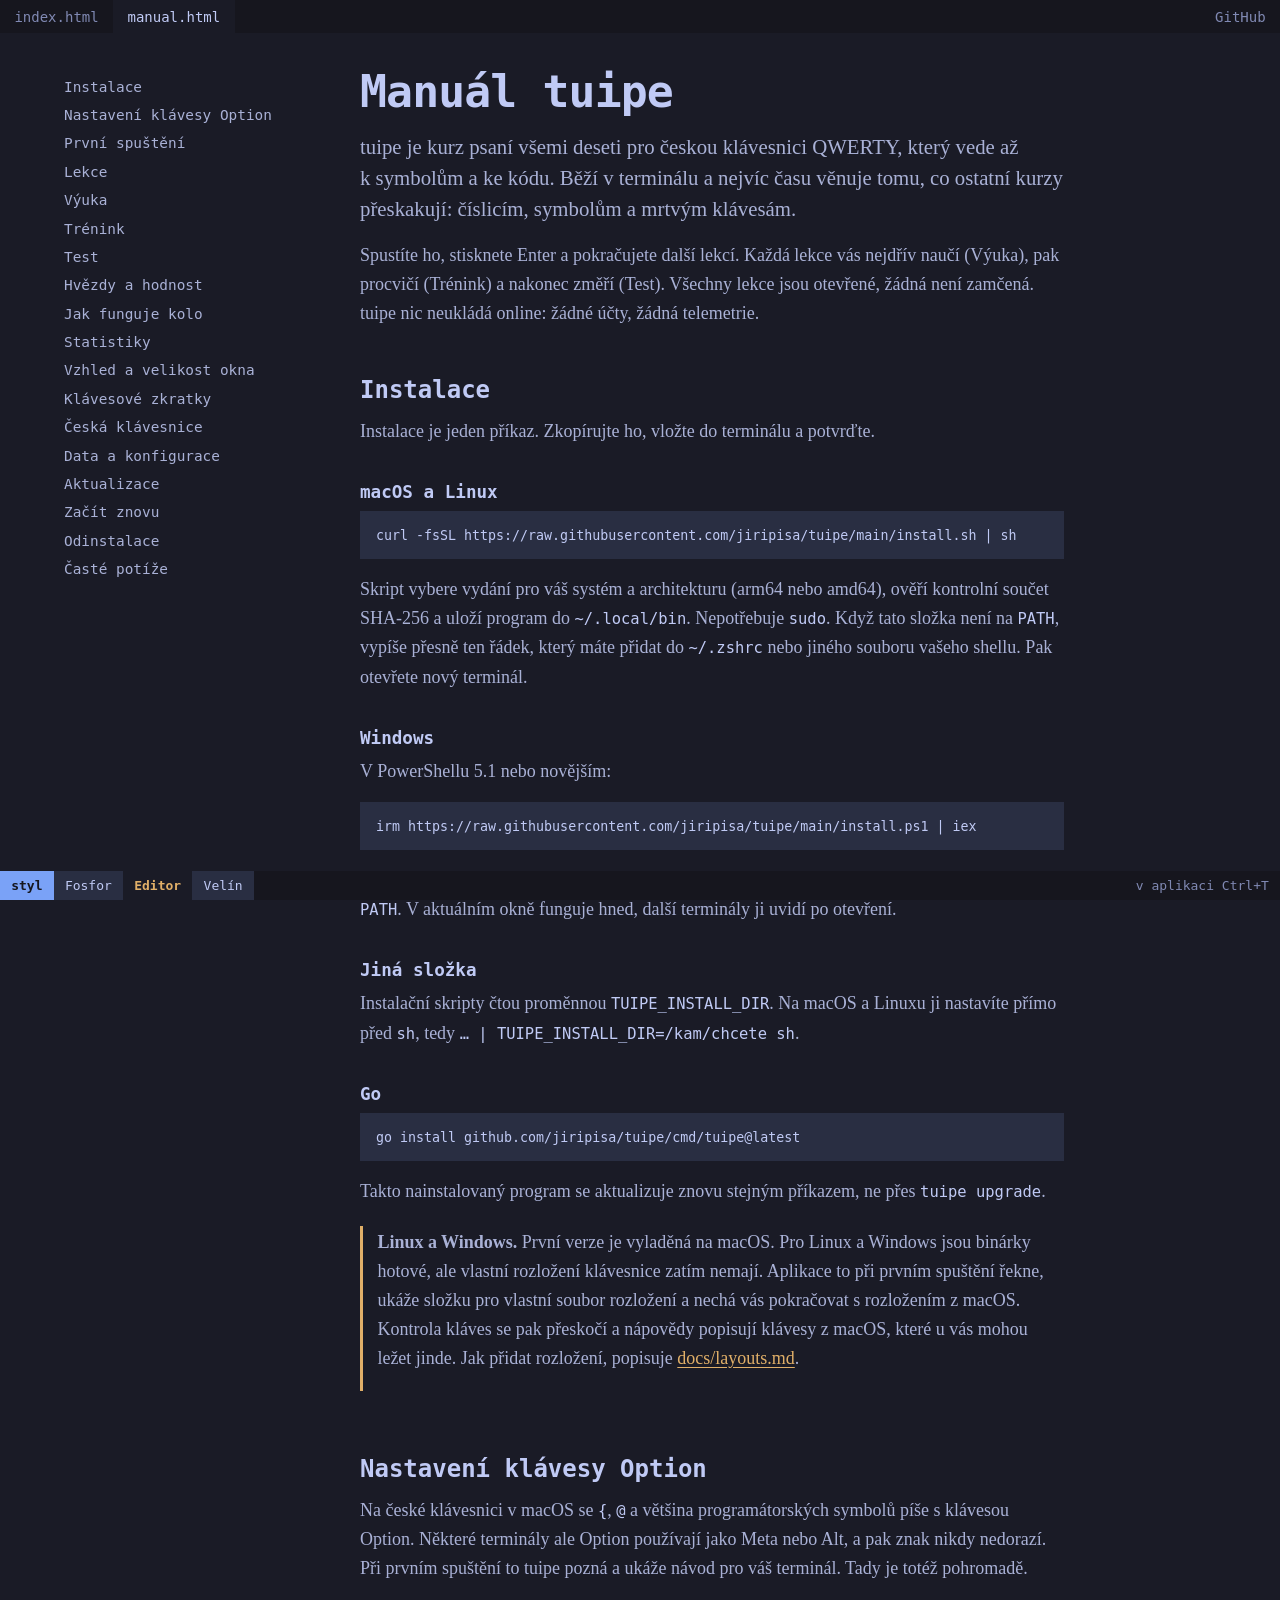
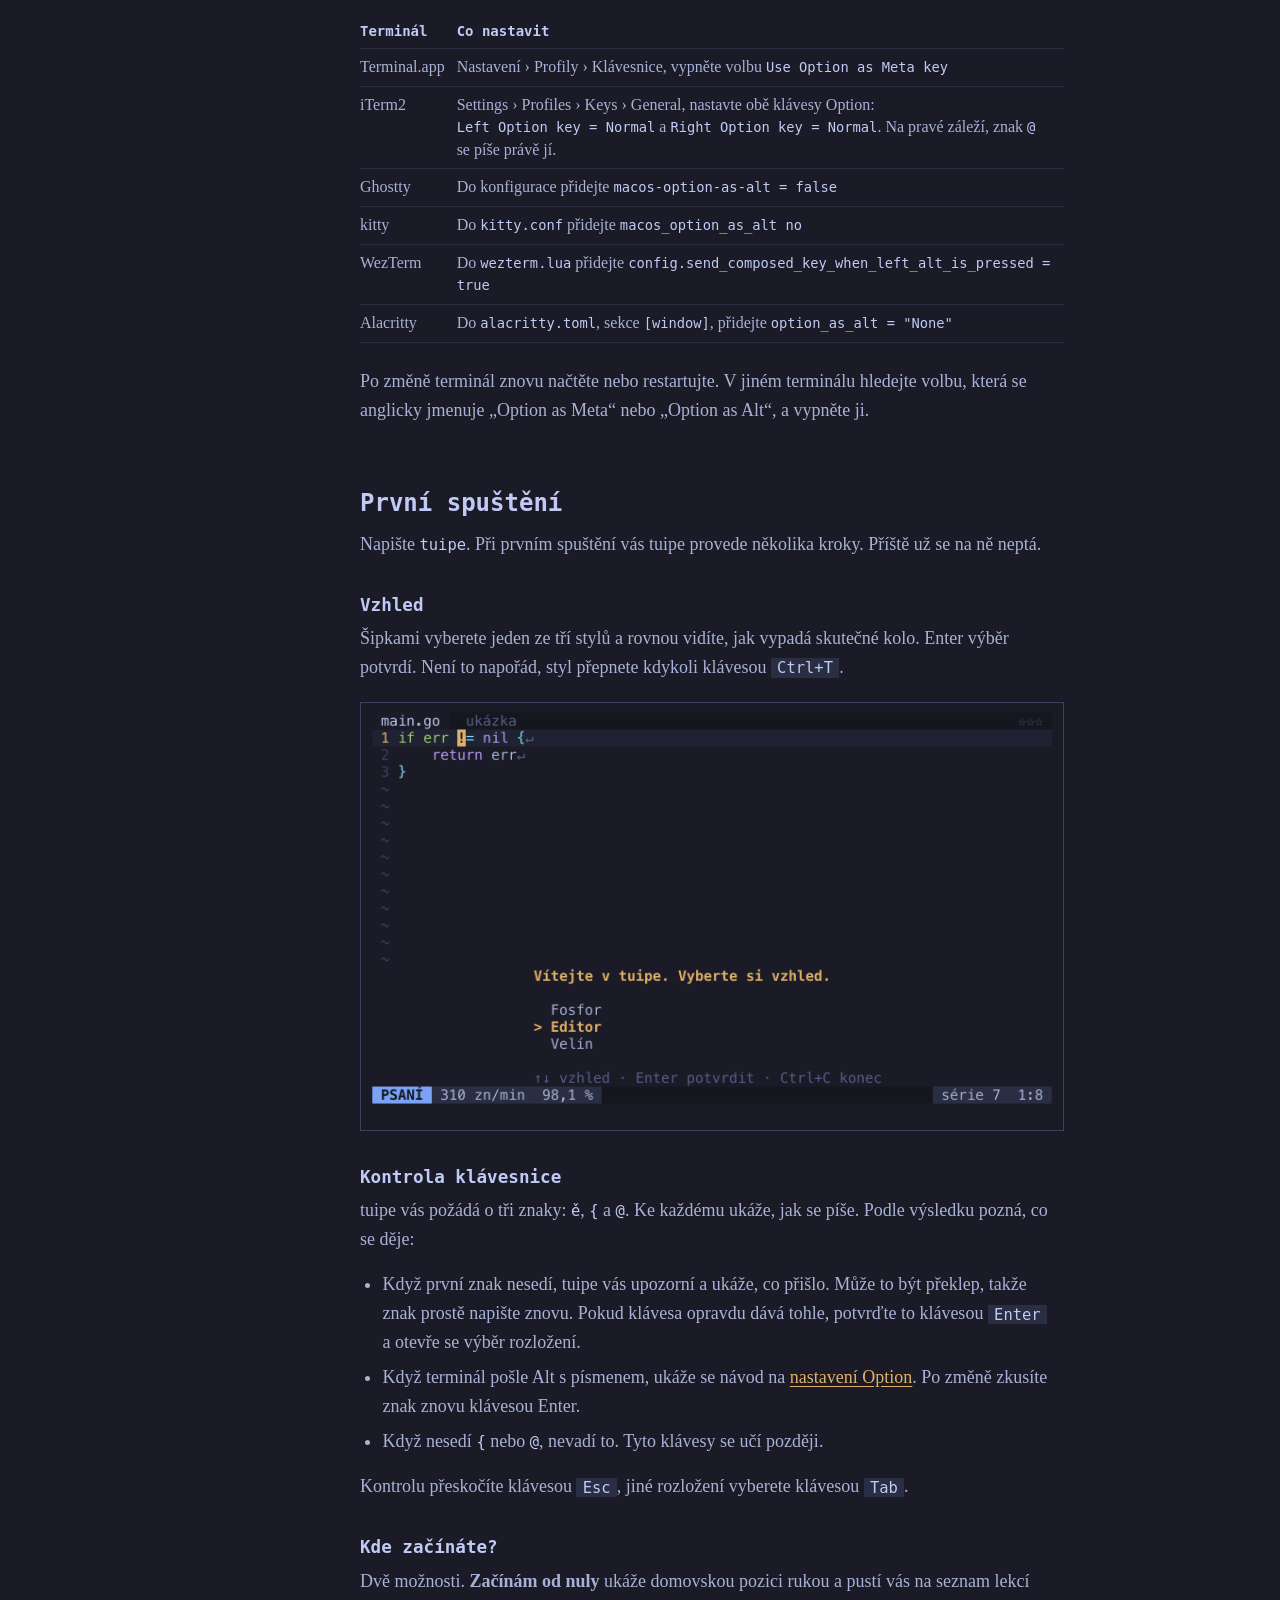
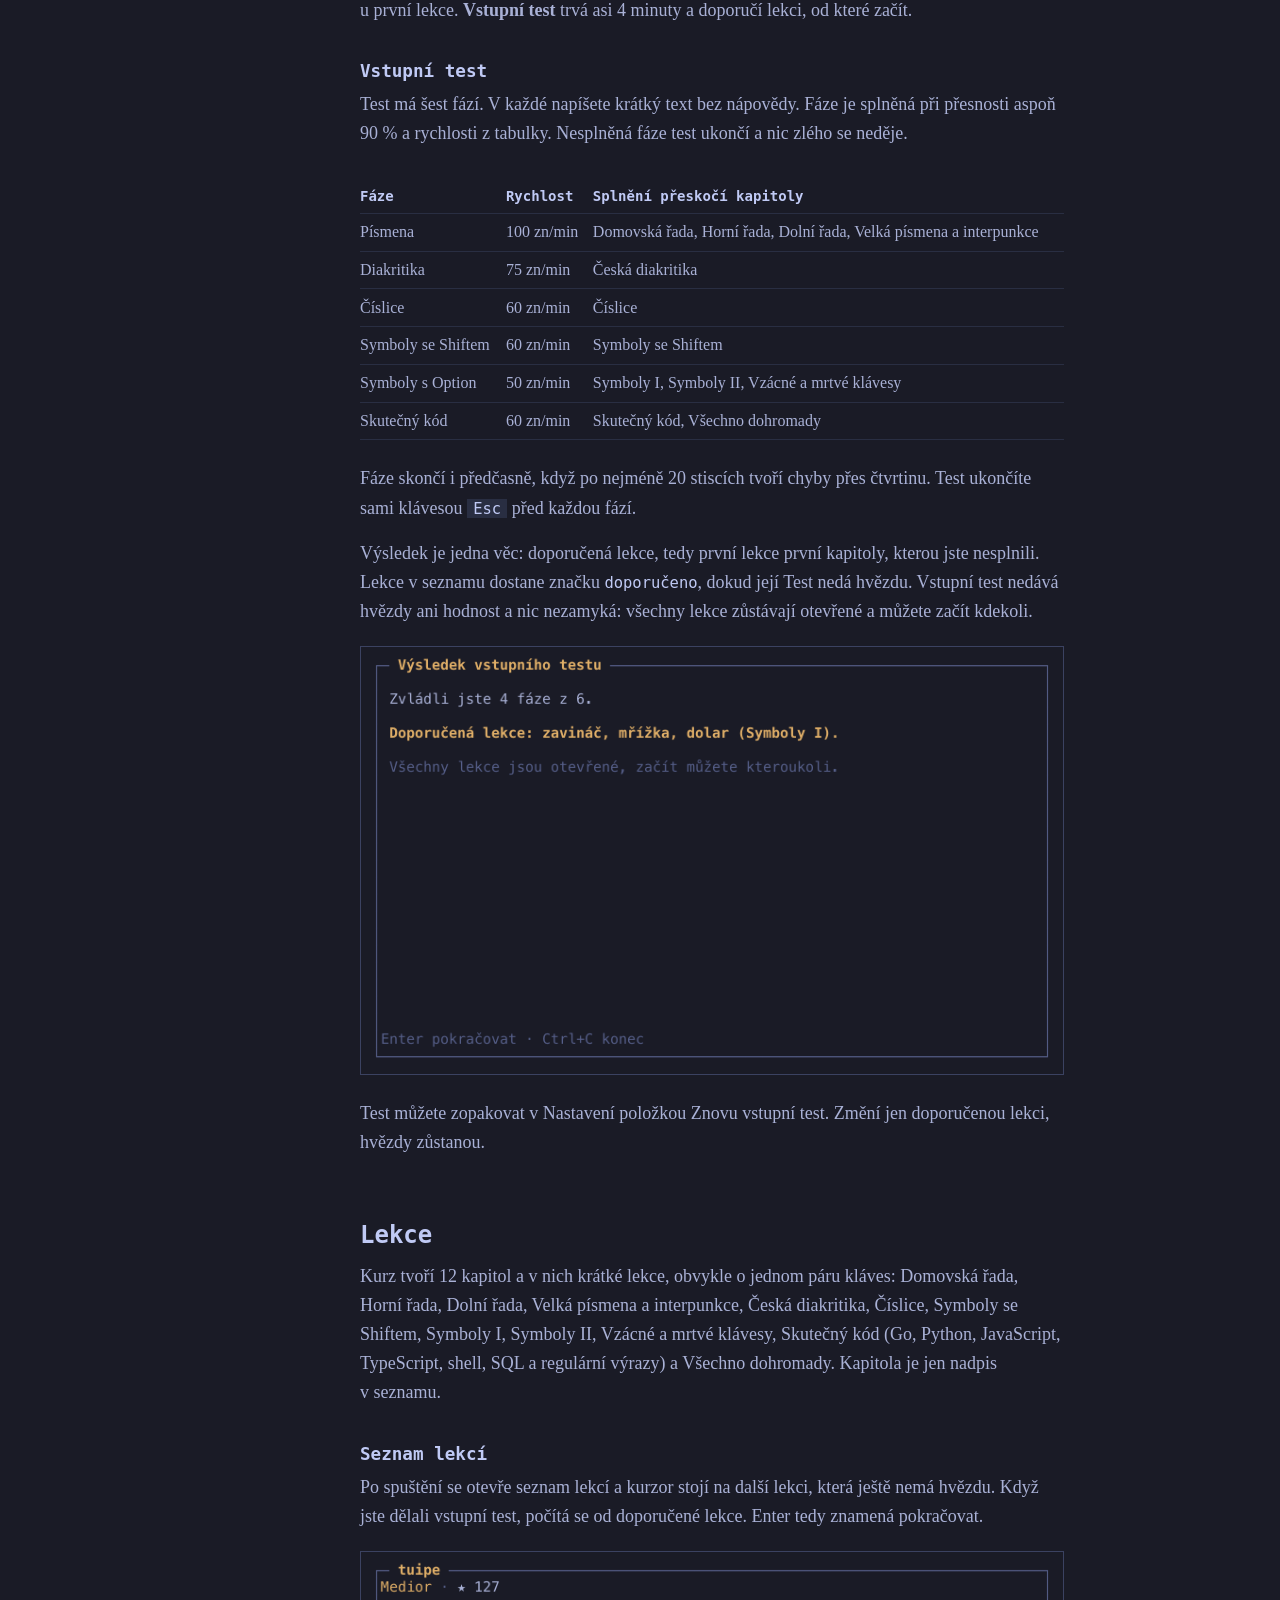
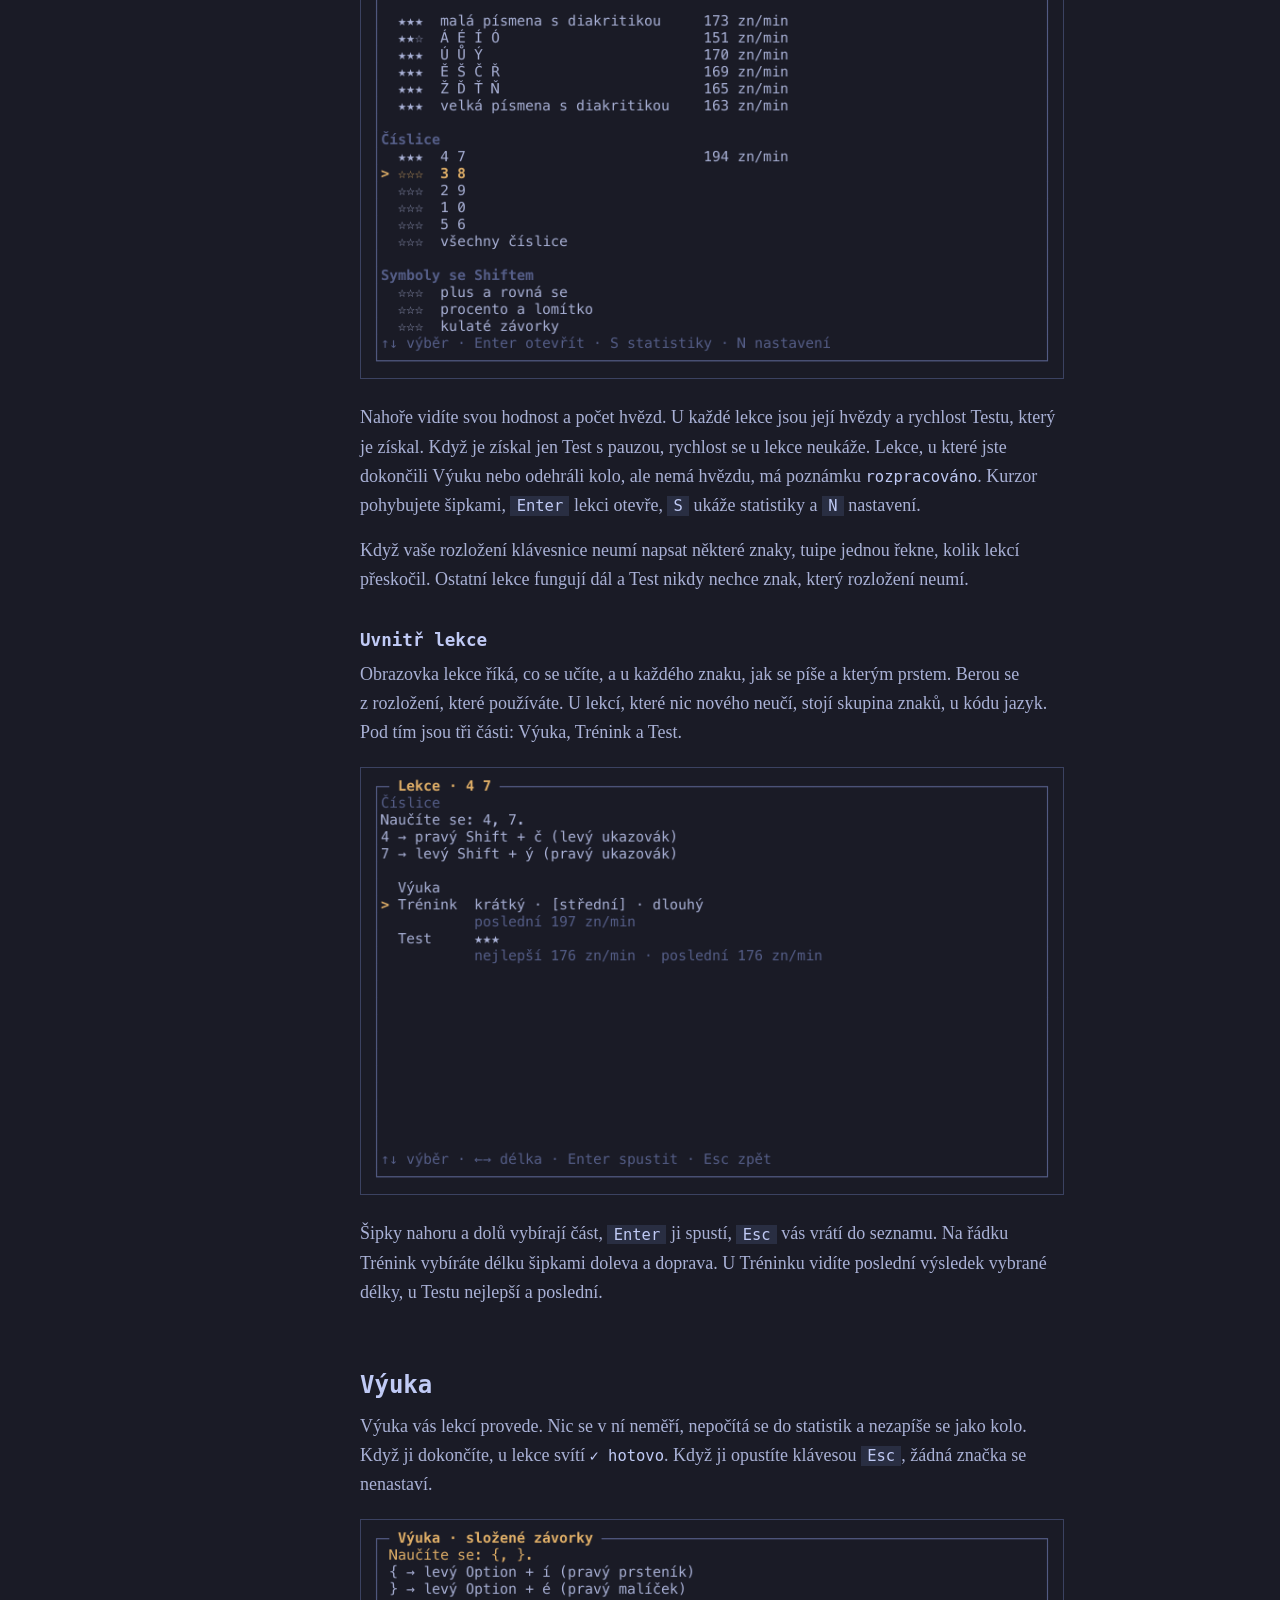
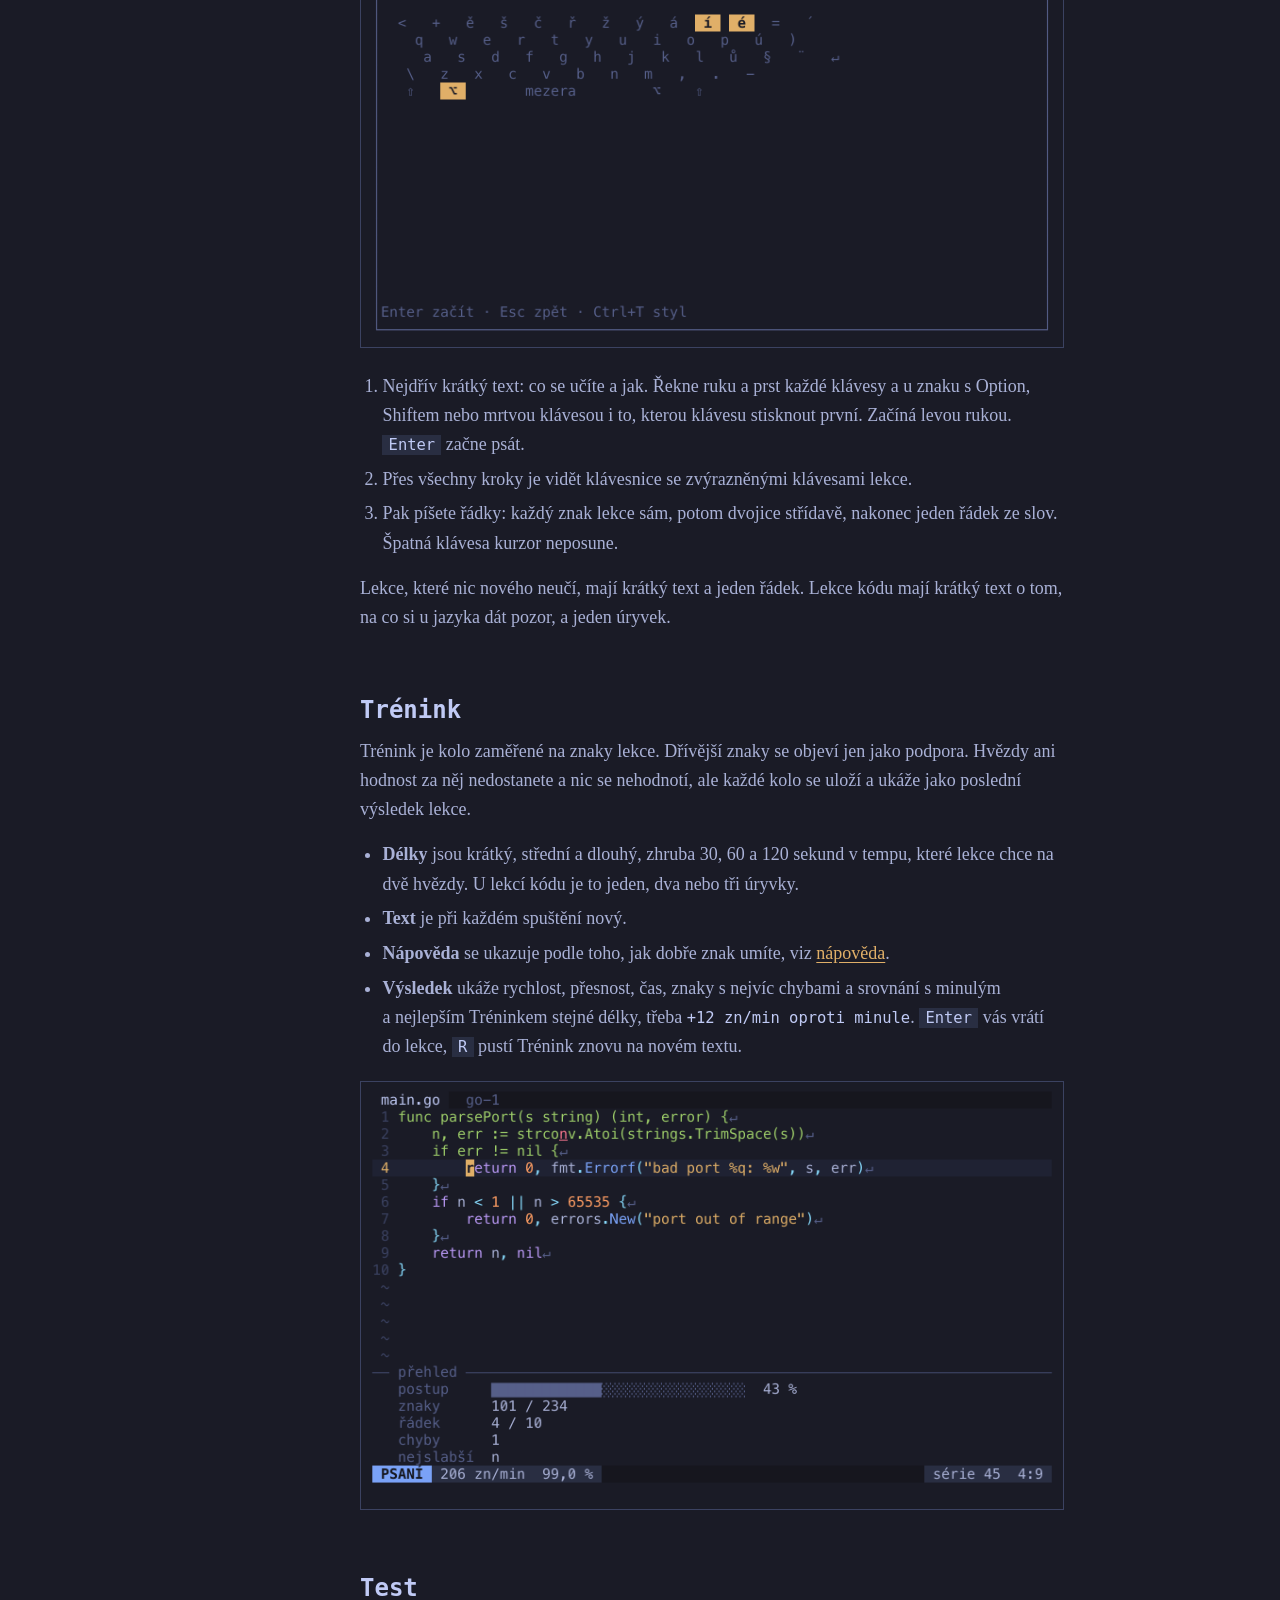
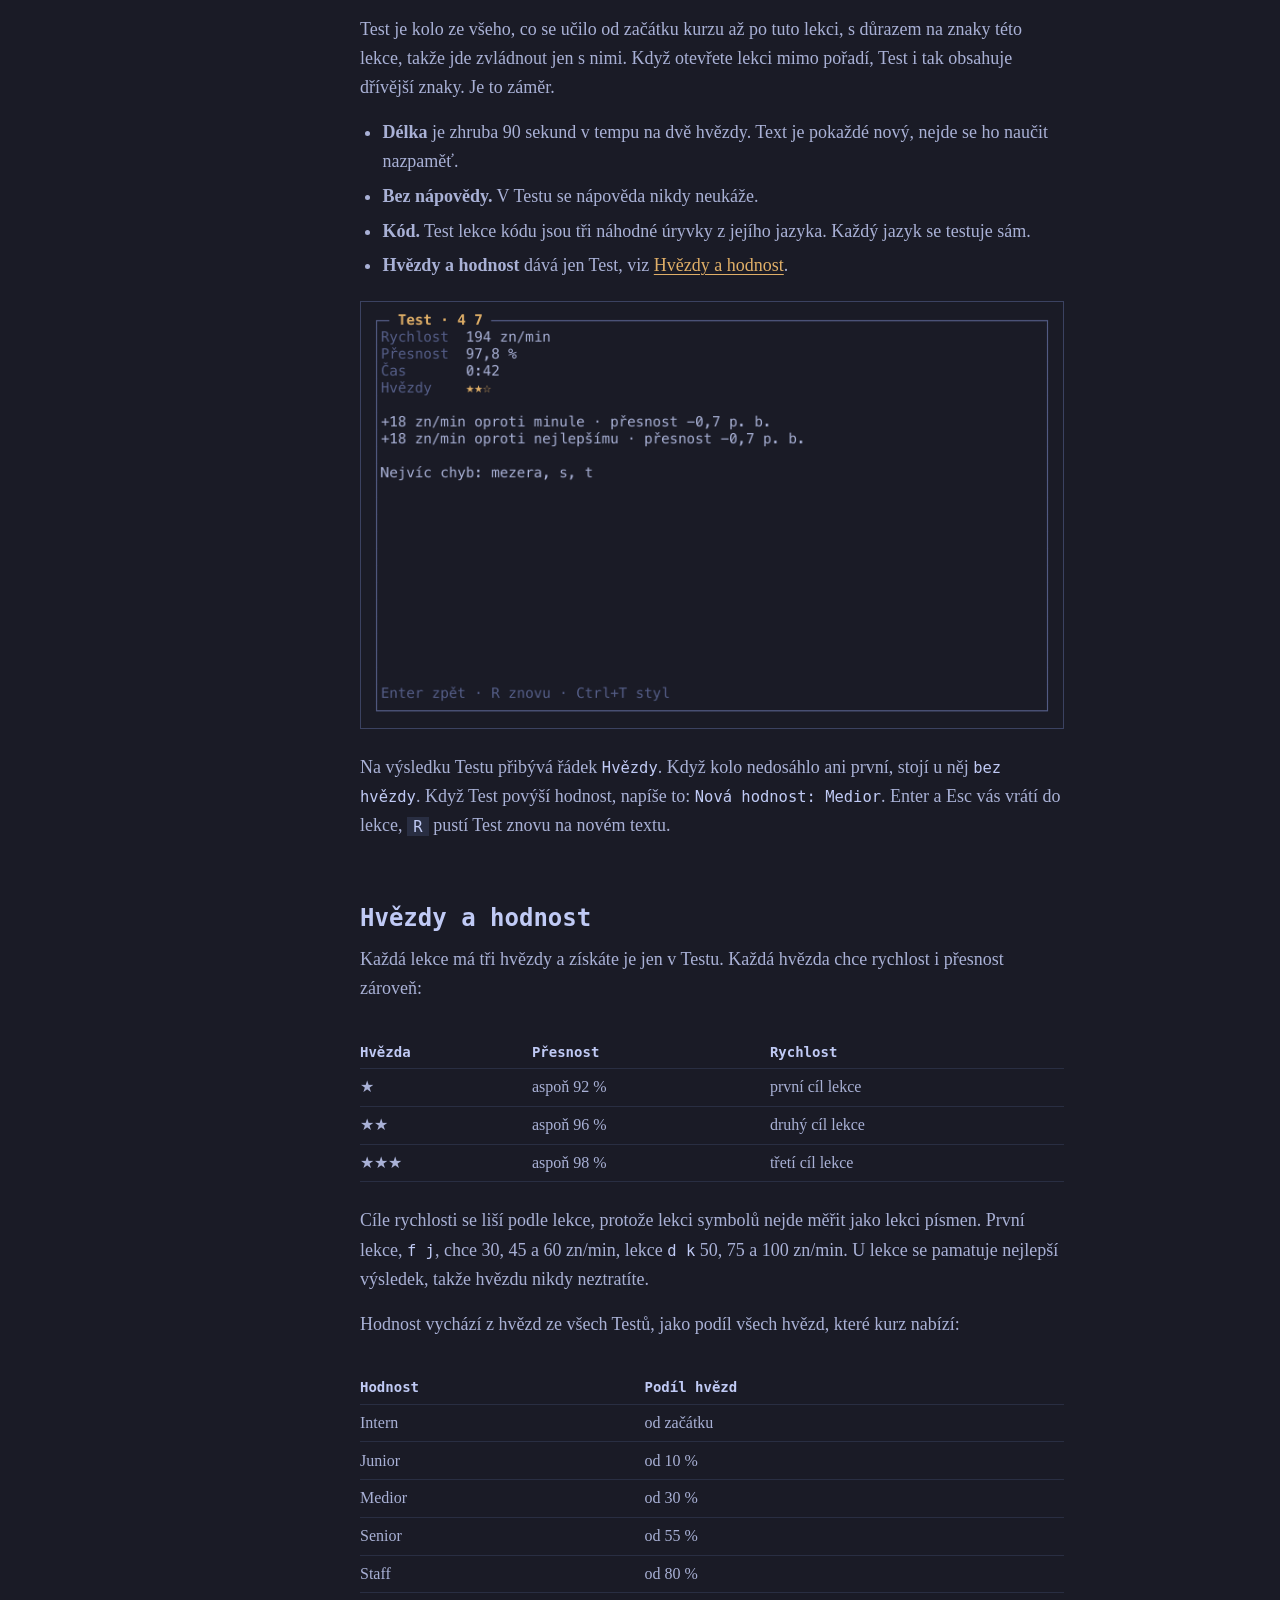
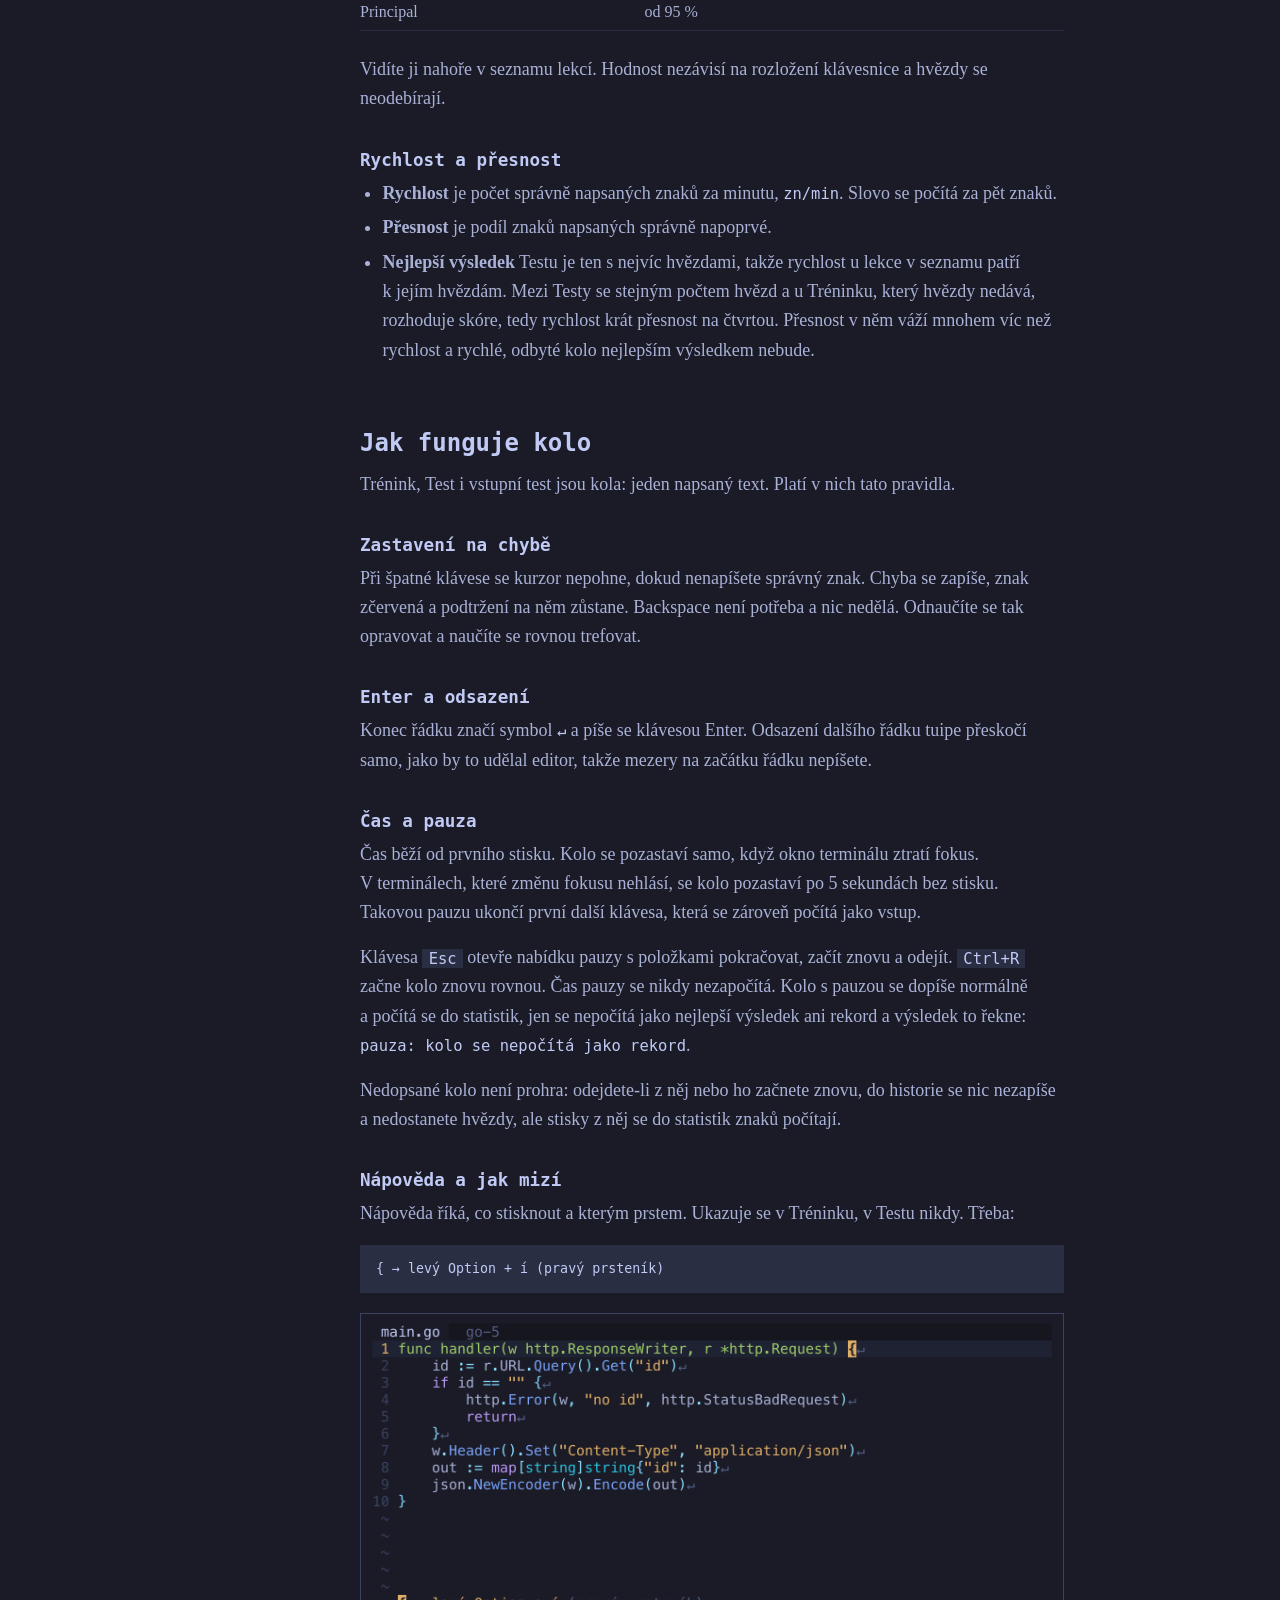
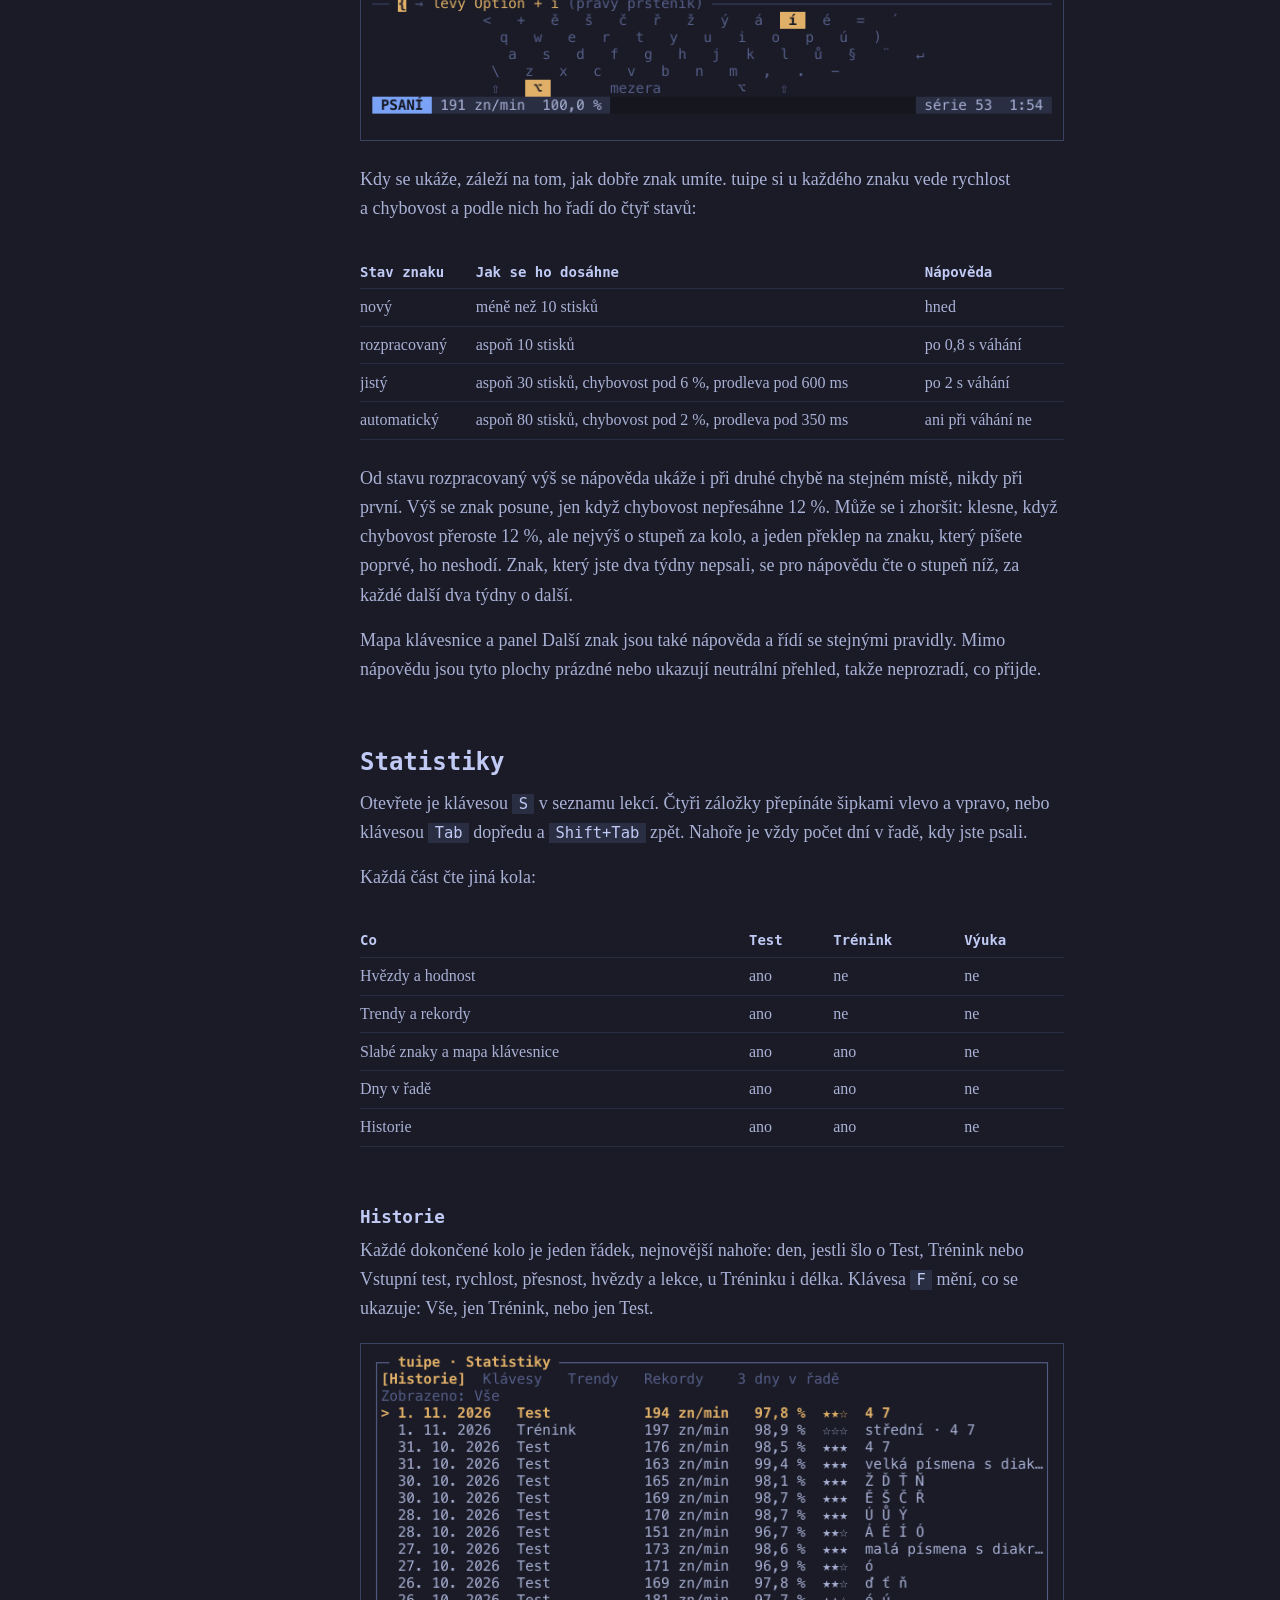
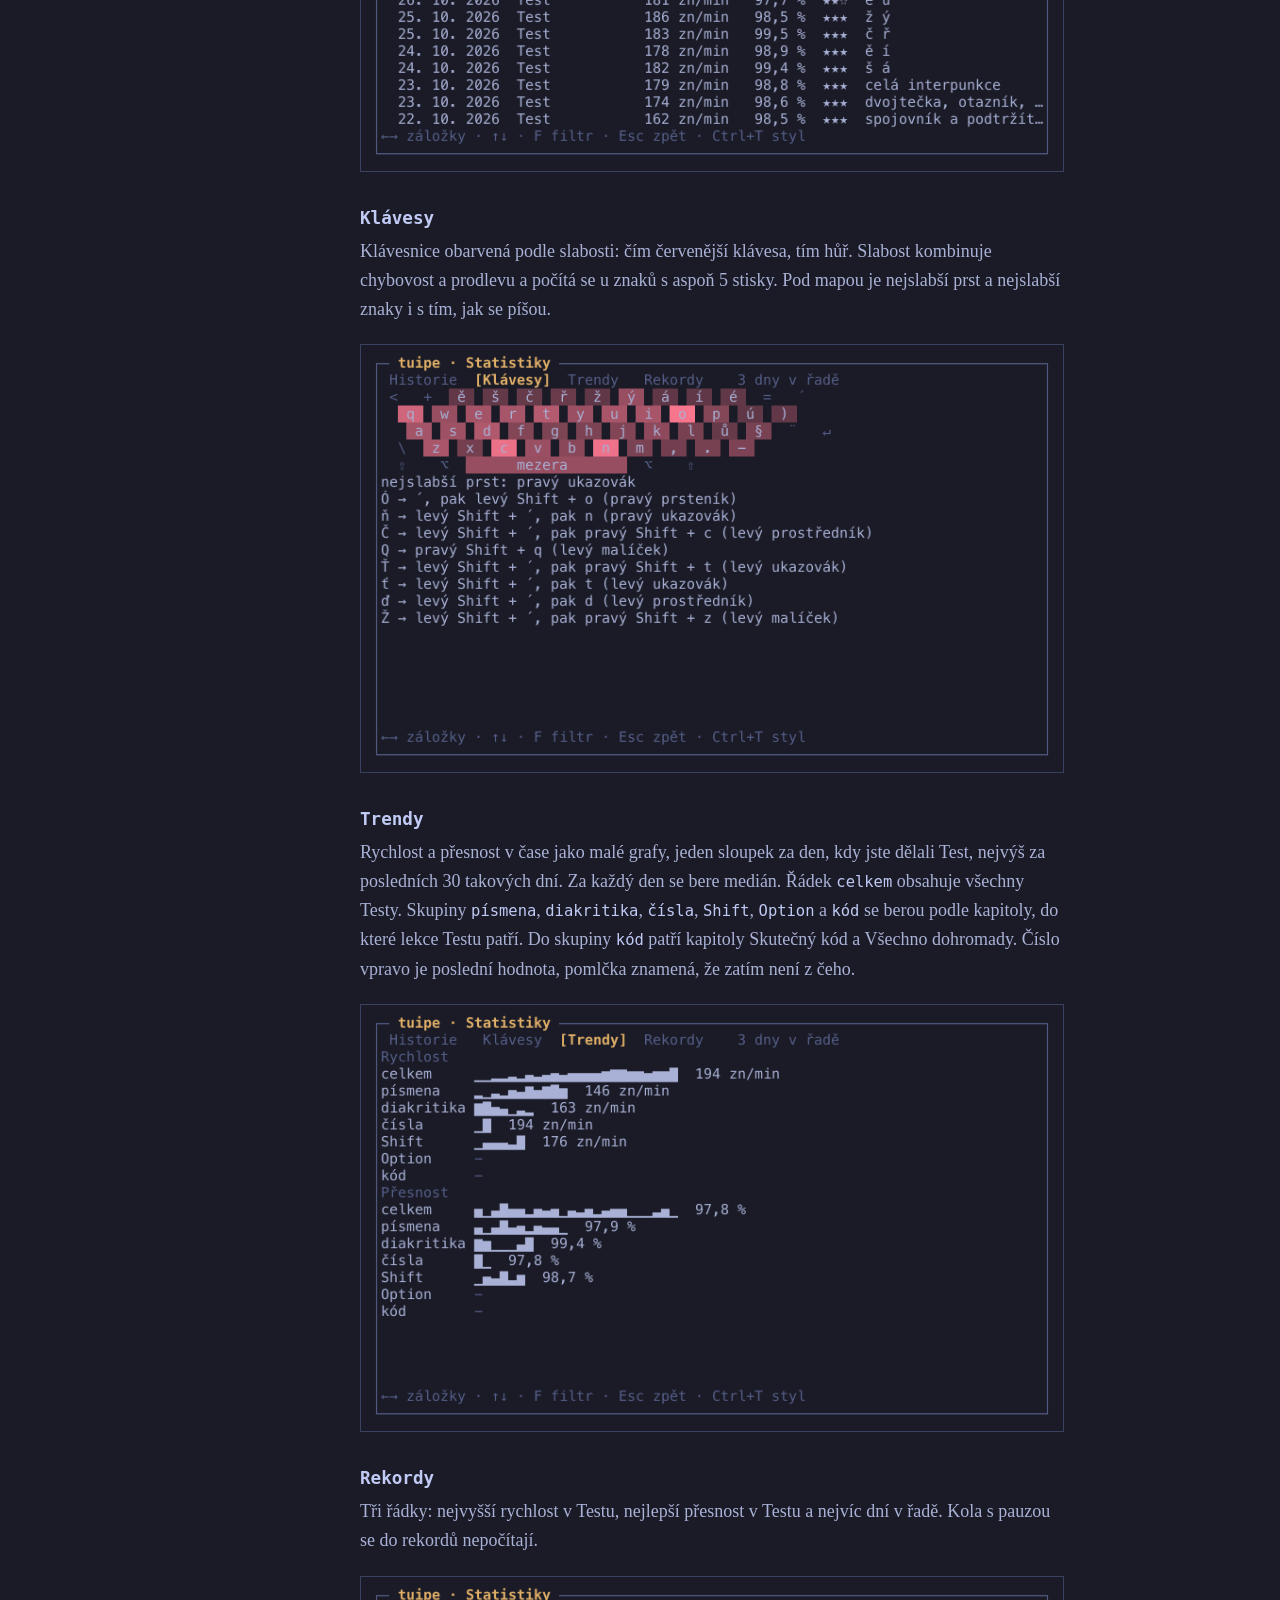
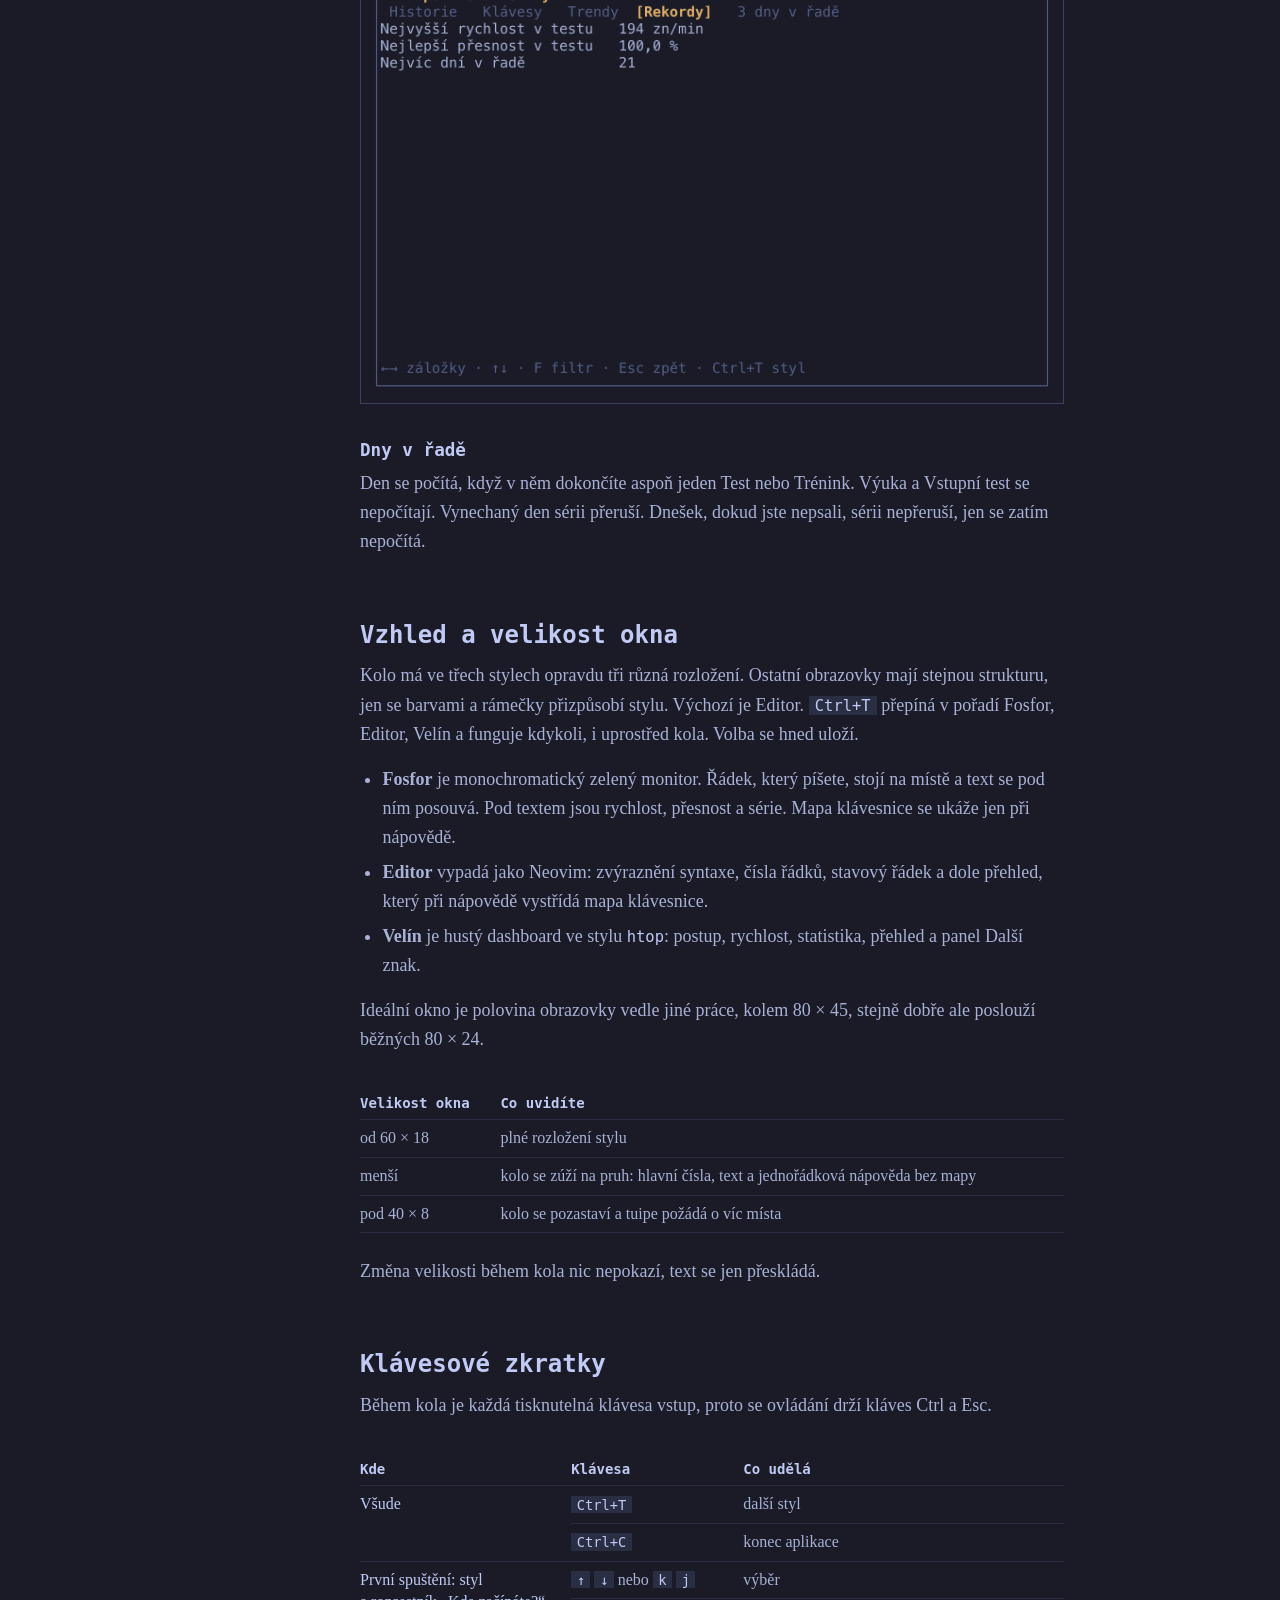
==== commit 106cd229: "fix: pair the stars of a lesson with the speed of the Test that earned them The best run of a part i" ====
--- a/site/manual.html
+++ b/site/manual.html
@@ -144,8 +144,8 @@
 
 <h3>Seznam lekcí</h3>
 <p>Po spuštění se otevře seznam lekcí a kurzor stojí na další lekci, která ještě nemá hvězdu. Když jste dělali vstupní test, počítá se od doporučené lekce. Enter tedy znamená pokračovat.</p>
-<figure><img src="assets/lessons.png" width="1488" height="904" loading="lazy" alt="Seznam lekcí: nahoře hodnost a počet hvězd, pod kapitolami lekce s hvězdami a nejlepší rychlostí, kurzor stojí na další lekci."></figure>
-<p>Nahoře vidíte svou hodnost a počet hvězd. U každé lekce jsou její hvězdy a rychlost nejlepšího Testu. Lekce, u které jste dokončili Výuku nebo odehráli kolo, ale nemá hvězdu, má poznámku <code>rozpracováno</code>. Kurzor pohybujete šipkami, <kbd>Enter</kbd> lekci otevře, <kbd>S</kbd> ukáže statistiky a <kbd>N</kbd> nastavení.</p>
+<figure><img src="assets/lessons.png" width="1488" height="904" loading="lazy" alt="Seznam lekcí: nahoře hodnost a počet hvězd, pod kapitolami lekce s hvězdami a rychlostí Testu, který je získal, kurzor stojí na další lekci."></figure>
+<p>Nahoře vidíte svou hodnost a počet hvězd. U každé lekce jsou její hvězdy a rychlost Testu, který je získal. Když je získal jen Test s pauzou, rychlost se u lekce neukáže. Lekce, u které jste dokončili Výuku nebo odehráli kolo, ale nemá hvězdu, má poznámku <code>rozpracováno</code>. Kurzor pohybujete šipkami, <kbd>Enter</kbd> lekci otevře, <kbd>S</kbd> ukáže statistiky a <kbd>N</kbd> nastavení.</p>
 <p>Když vaše rozložení klávesnice neumí napsat některé znaky, tuipe jednou řekne, kolik lekcí přeskočil. Ostatní lekce fungují dál a Test nikdy nechce znak, který rozložení neumí.</p>
 
 <h3>Uvnitř lekce</h3>
@@ -221,7 +221,7 @@
 <ul>
 <li><strong>Rychlost</strong> je počet správně napsaných znaků za minutu, <code>zn/min</code>. Slovo se počítá za pět znaků.</li>
 <li><strong>Přesnost</strong> je podíl znaků napsaných správně napoprvé.</li>
-<li><strong>Nejlepší výsledek</strong> lekce se vybírá podle skóre, tedy rychlosti krát přesnosti na čtvrtou. Přesnost tu váží mnohem víc než rychlost a rychlé, odbyté kolo nejlepším výsledkem nebude.</li>
+<li><strong>Nejlepší výsledek</strong> Testu je ten s nejvíc hvězdami, takže rychlost u lekce v seznamu patří k jejím hvězdám. Mezi Testy se stejným počtem hvězd a u Tréninku, který hvězdy nedává, rozhoduje skóre, tedy rychlost krát přesnost na čtvrtou. Přesnost v něm váží mnohem víc než rychlost a rychlé, odbyté kolo nejlepším výsledkem nebude.</li>
 </ul>
 
 <h2 id="kolo">Jak funguje kolo</h2>
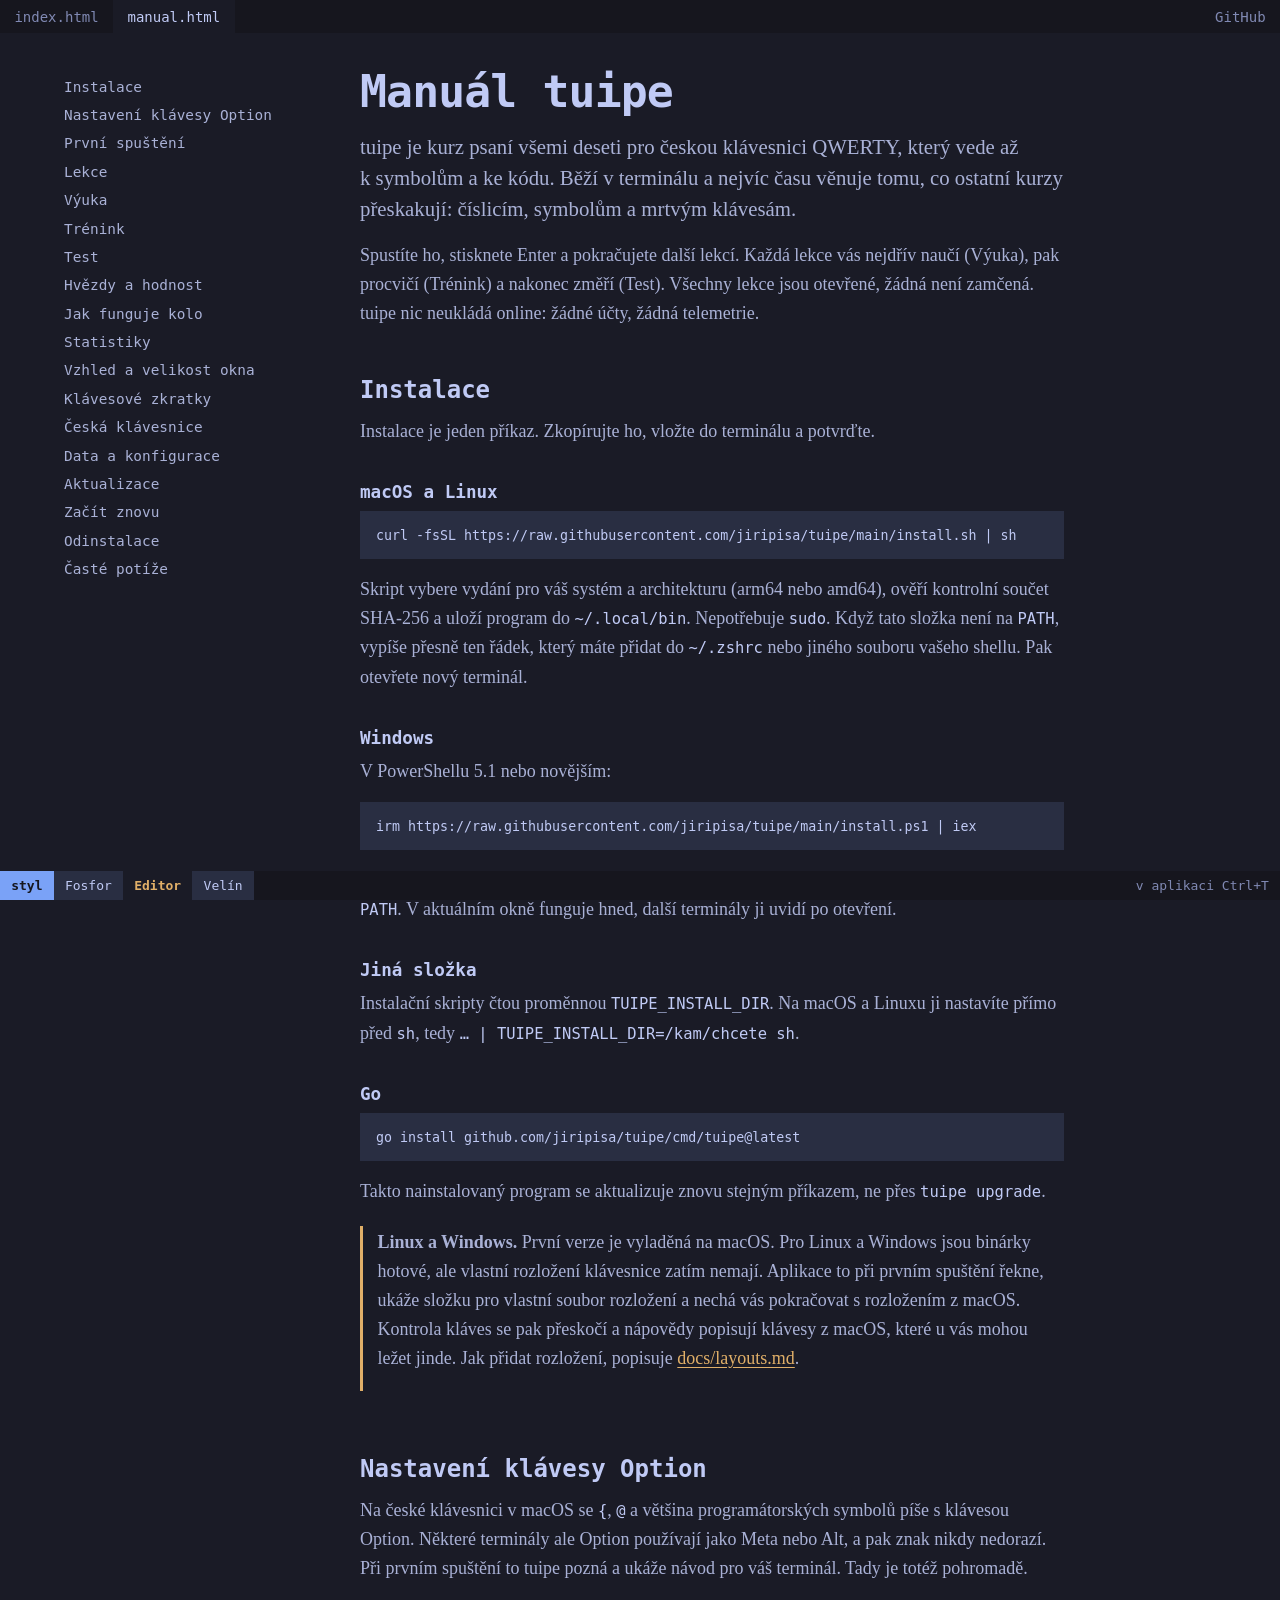
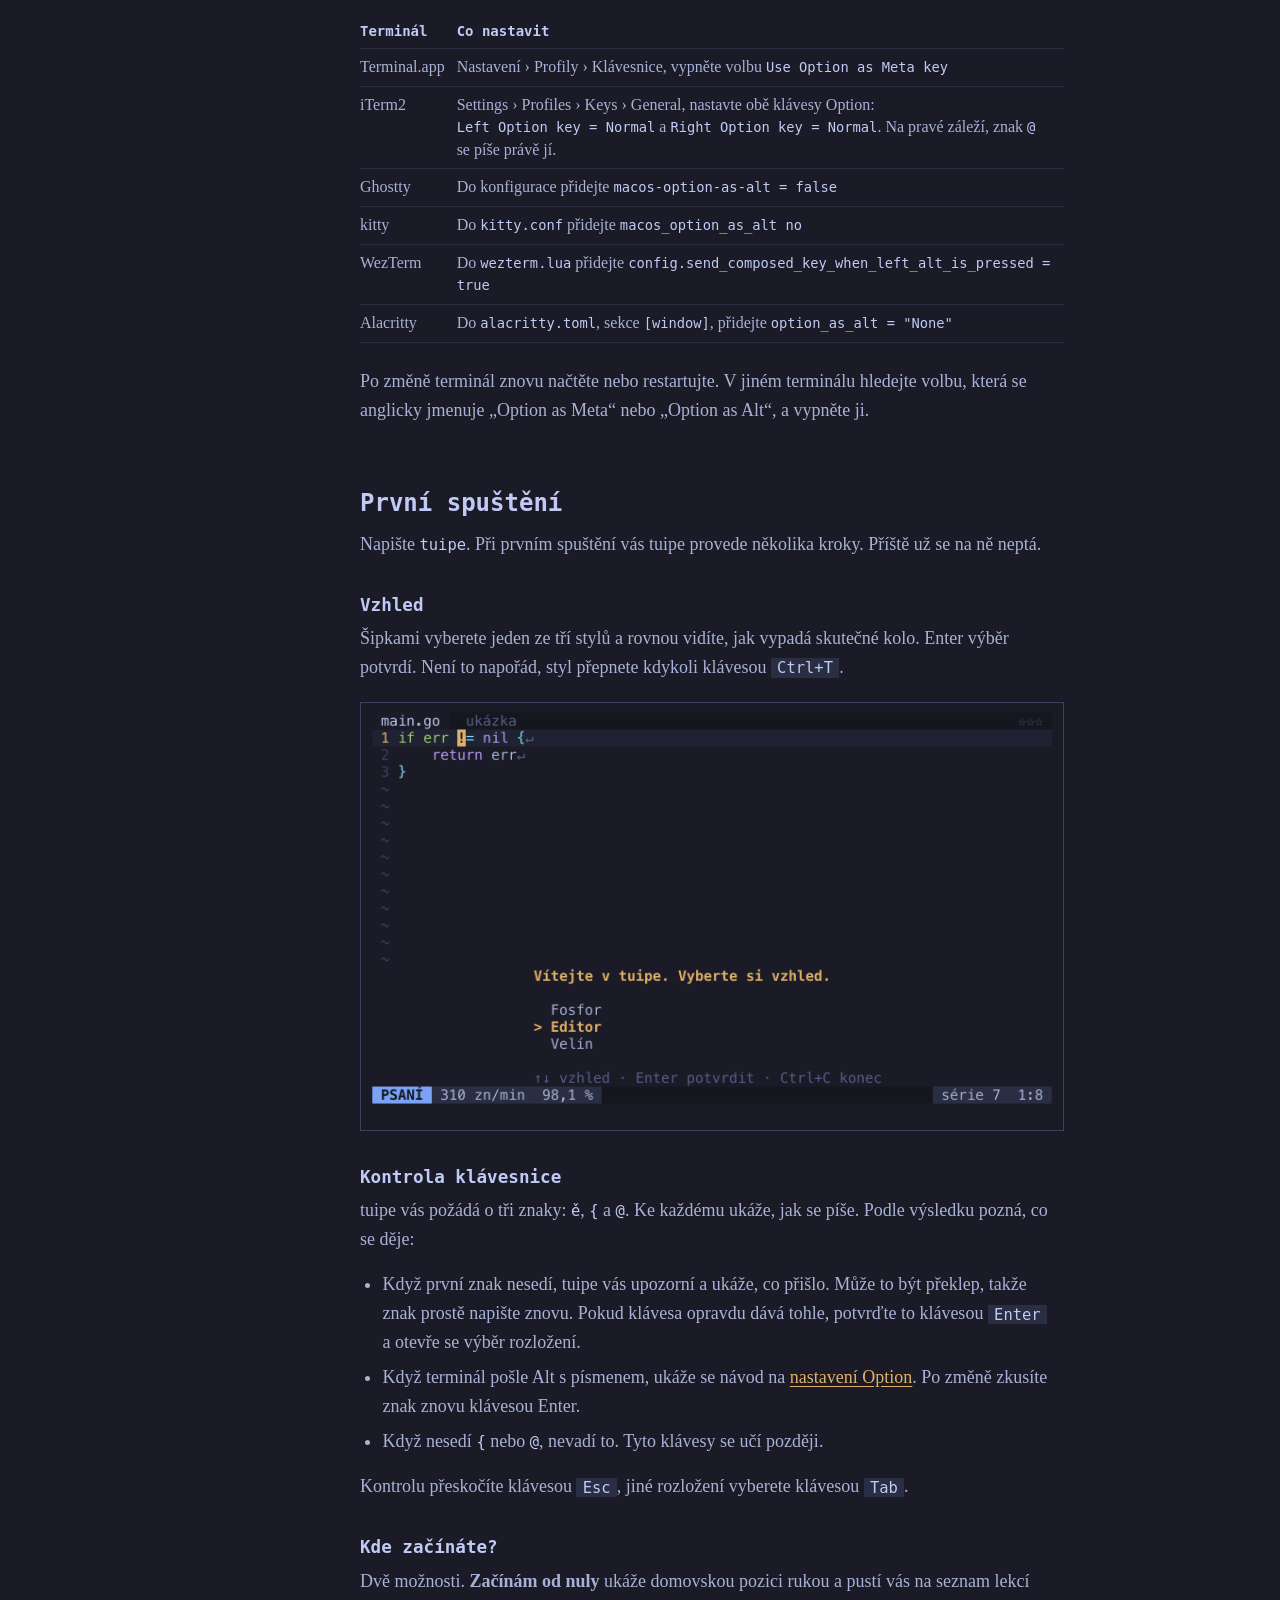
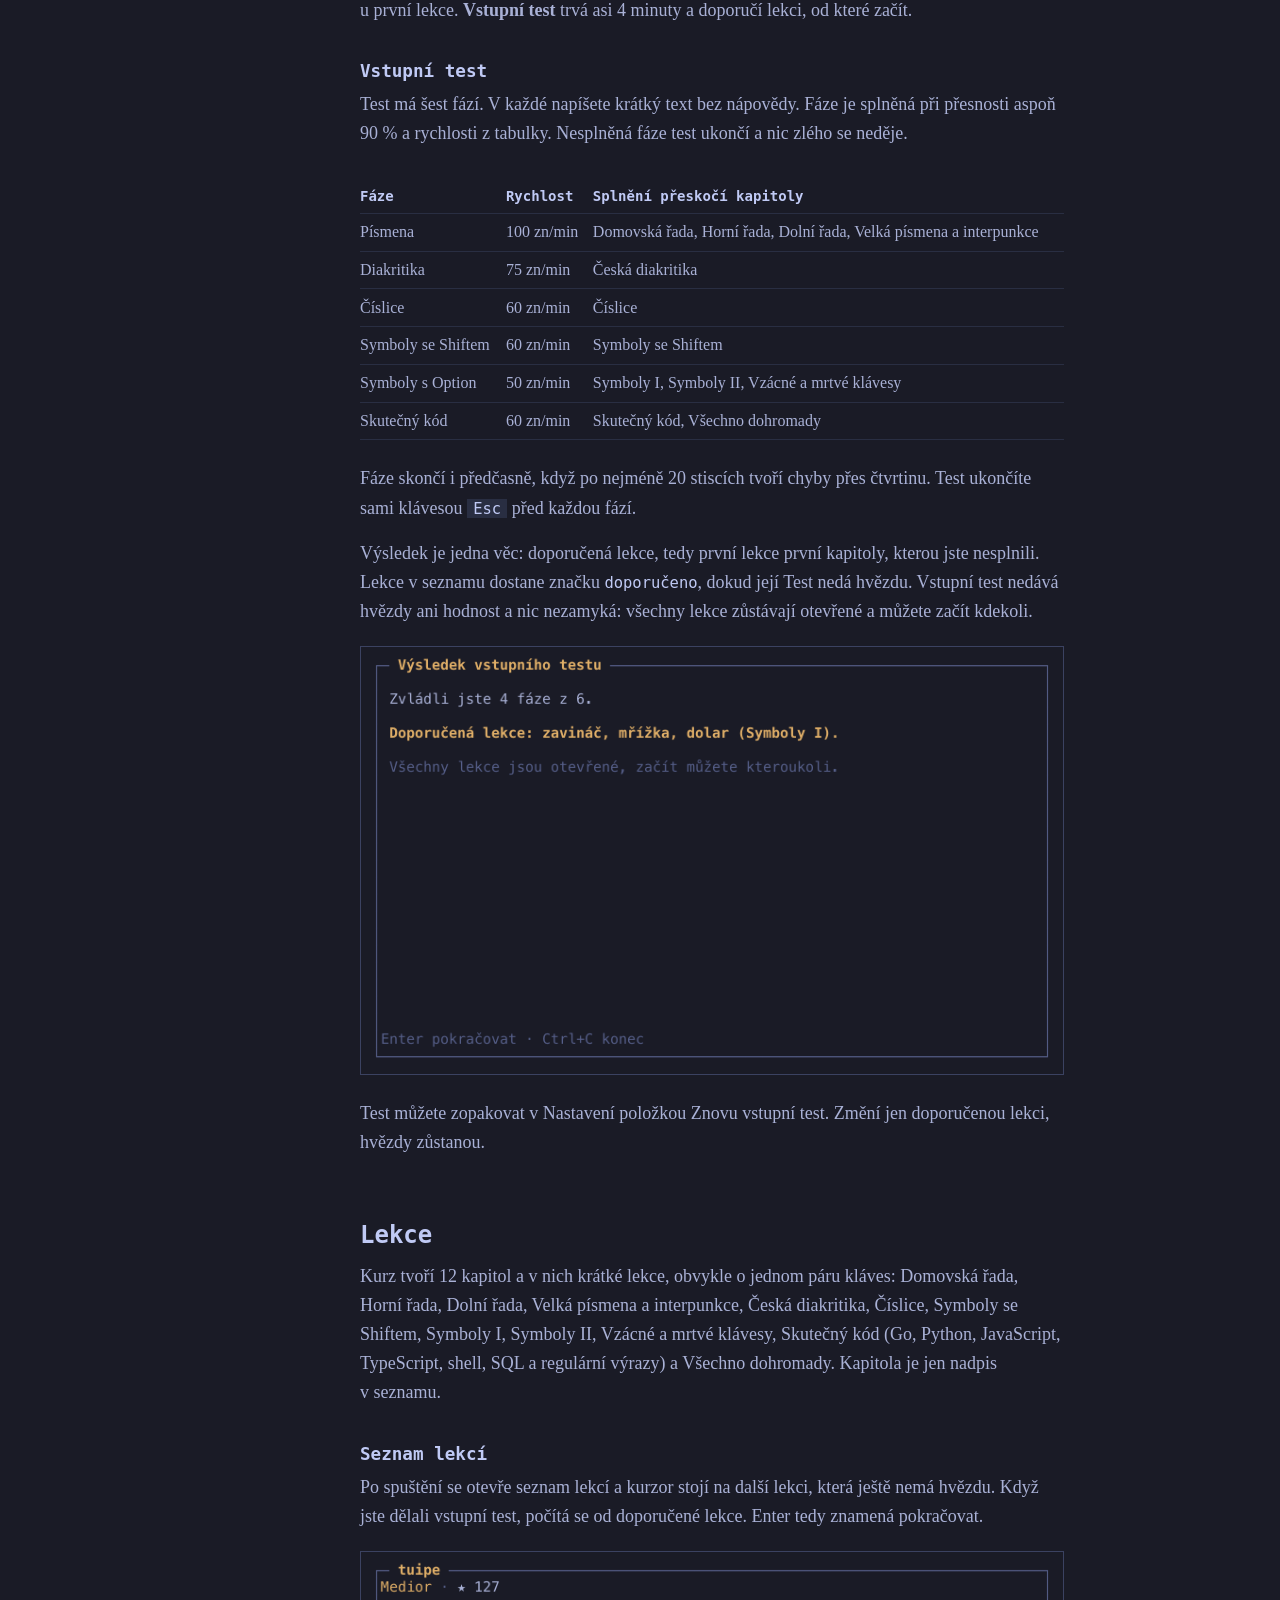
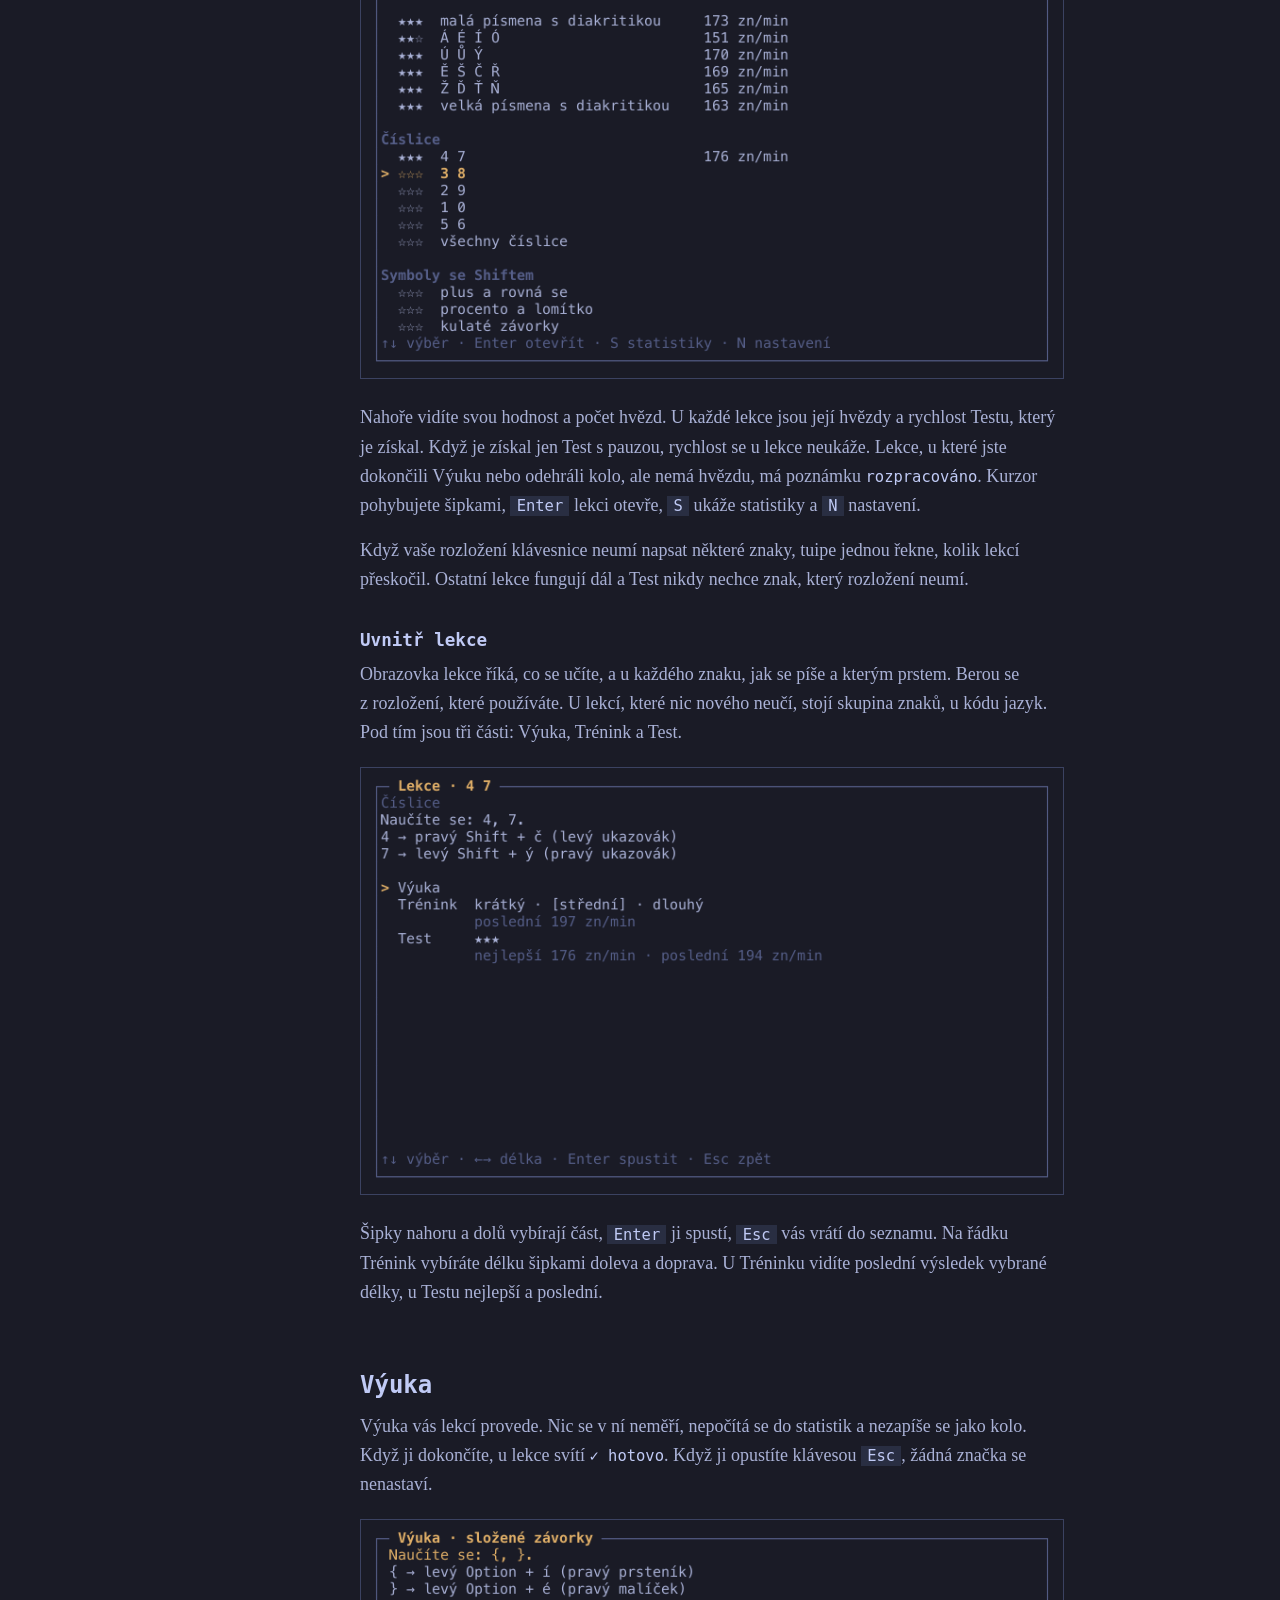
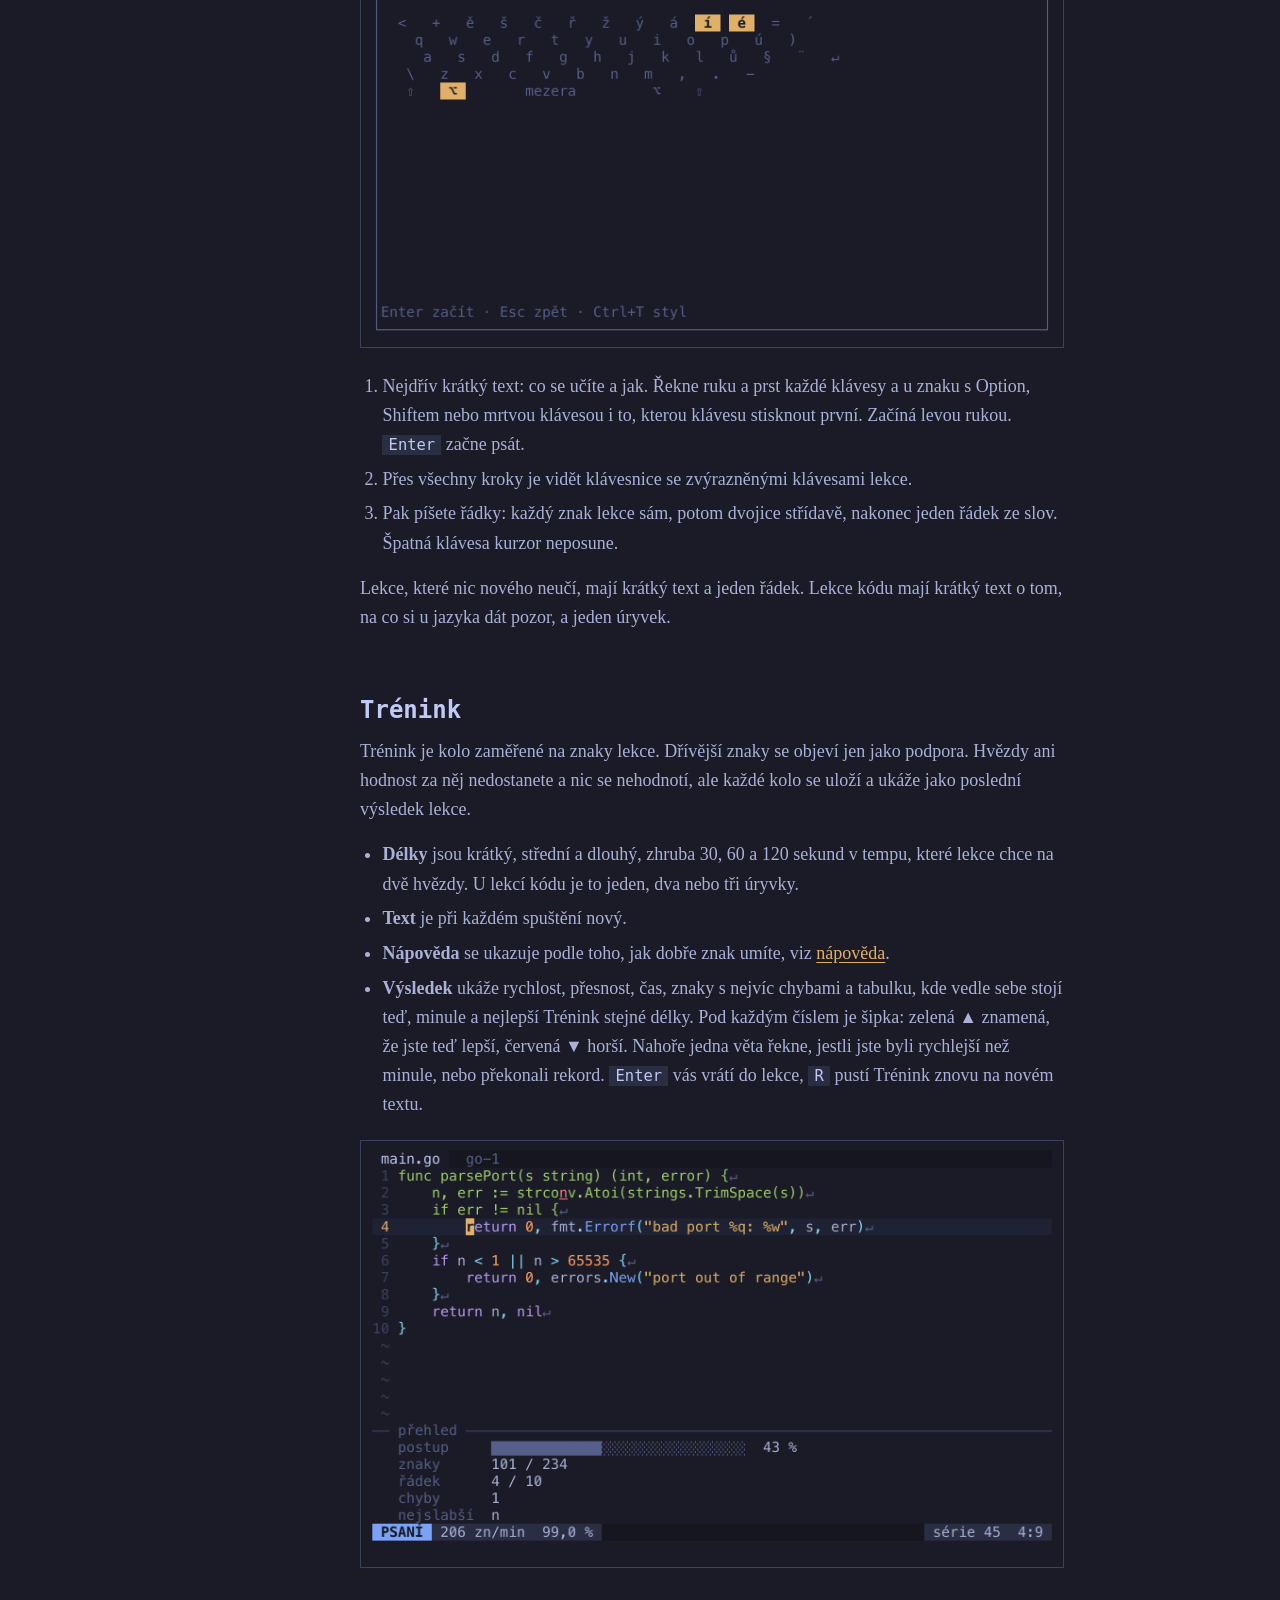
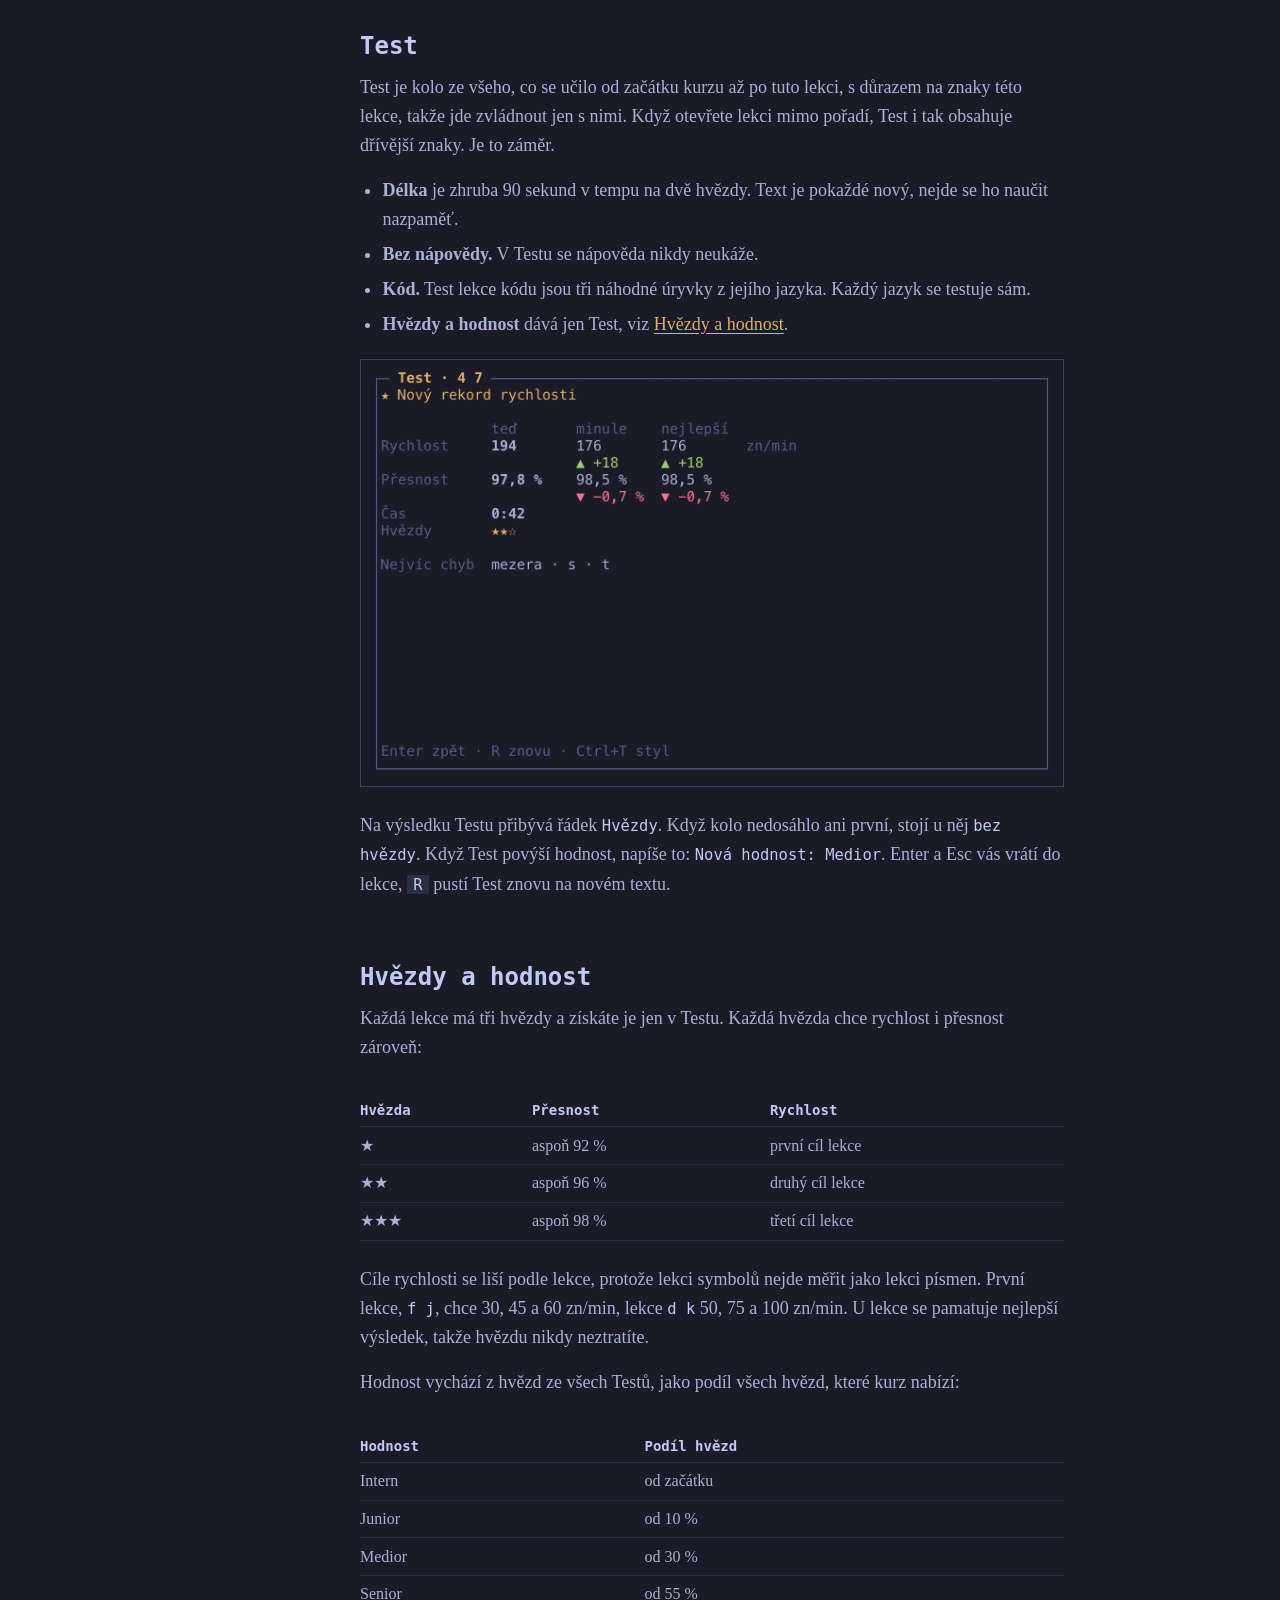
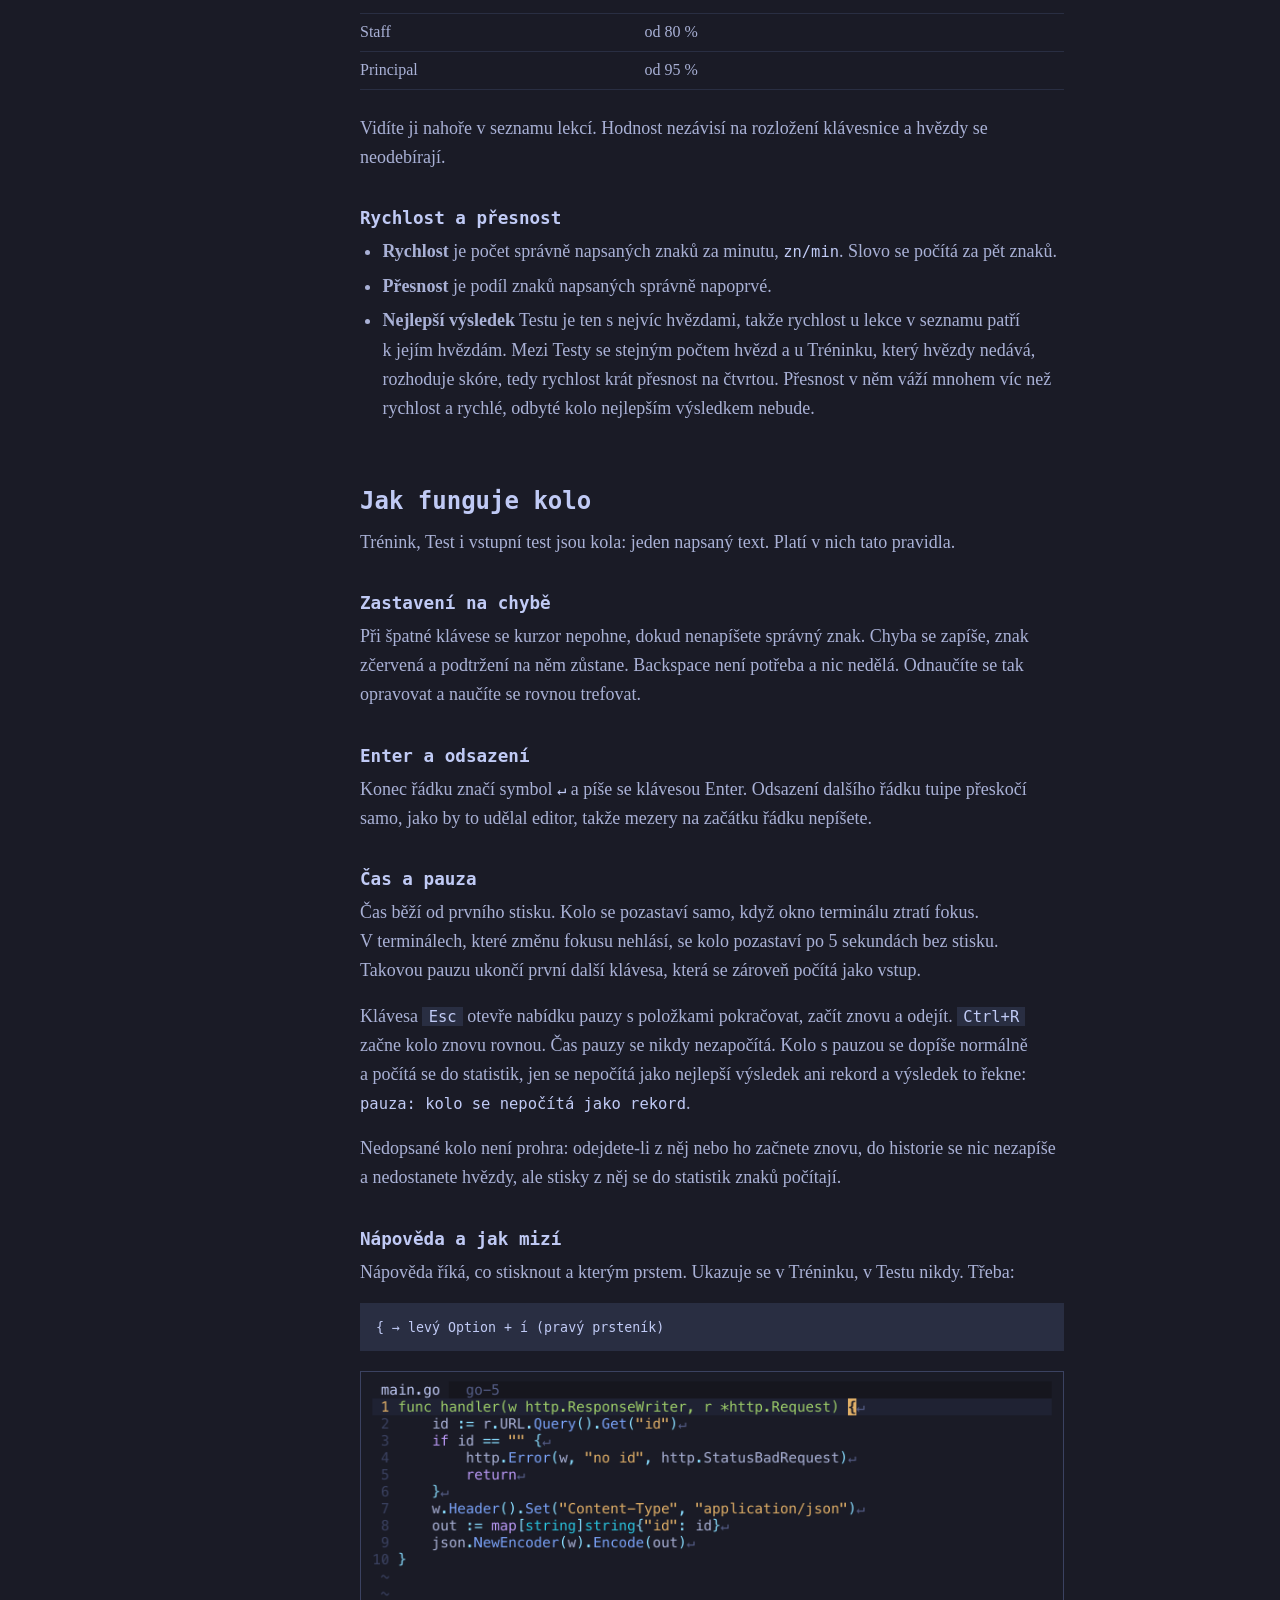
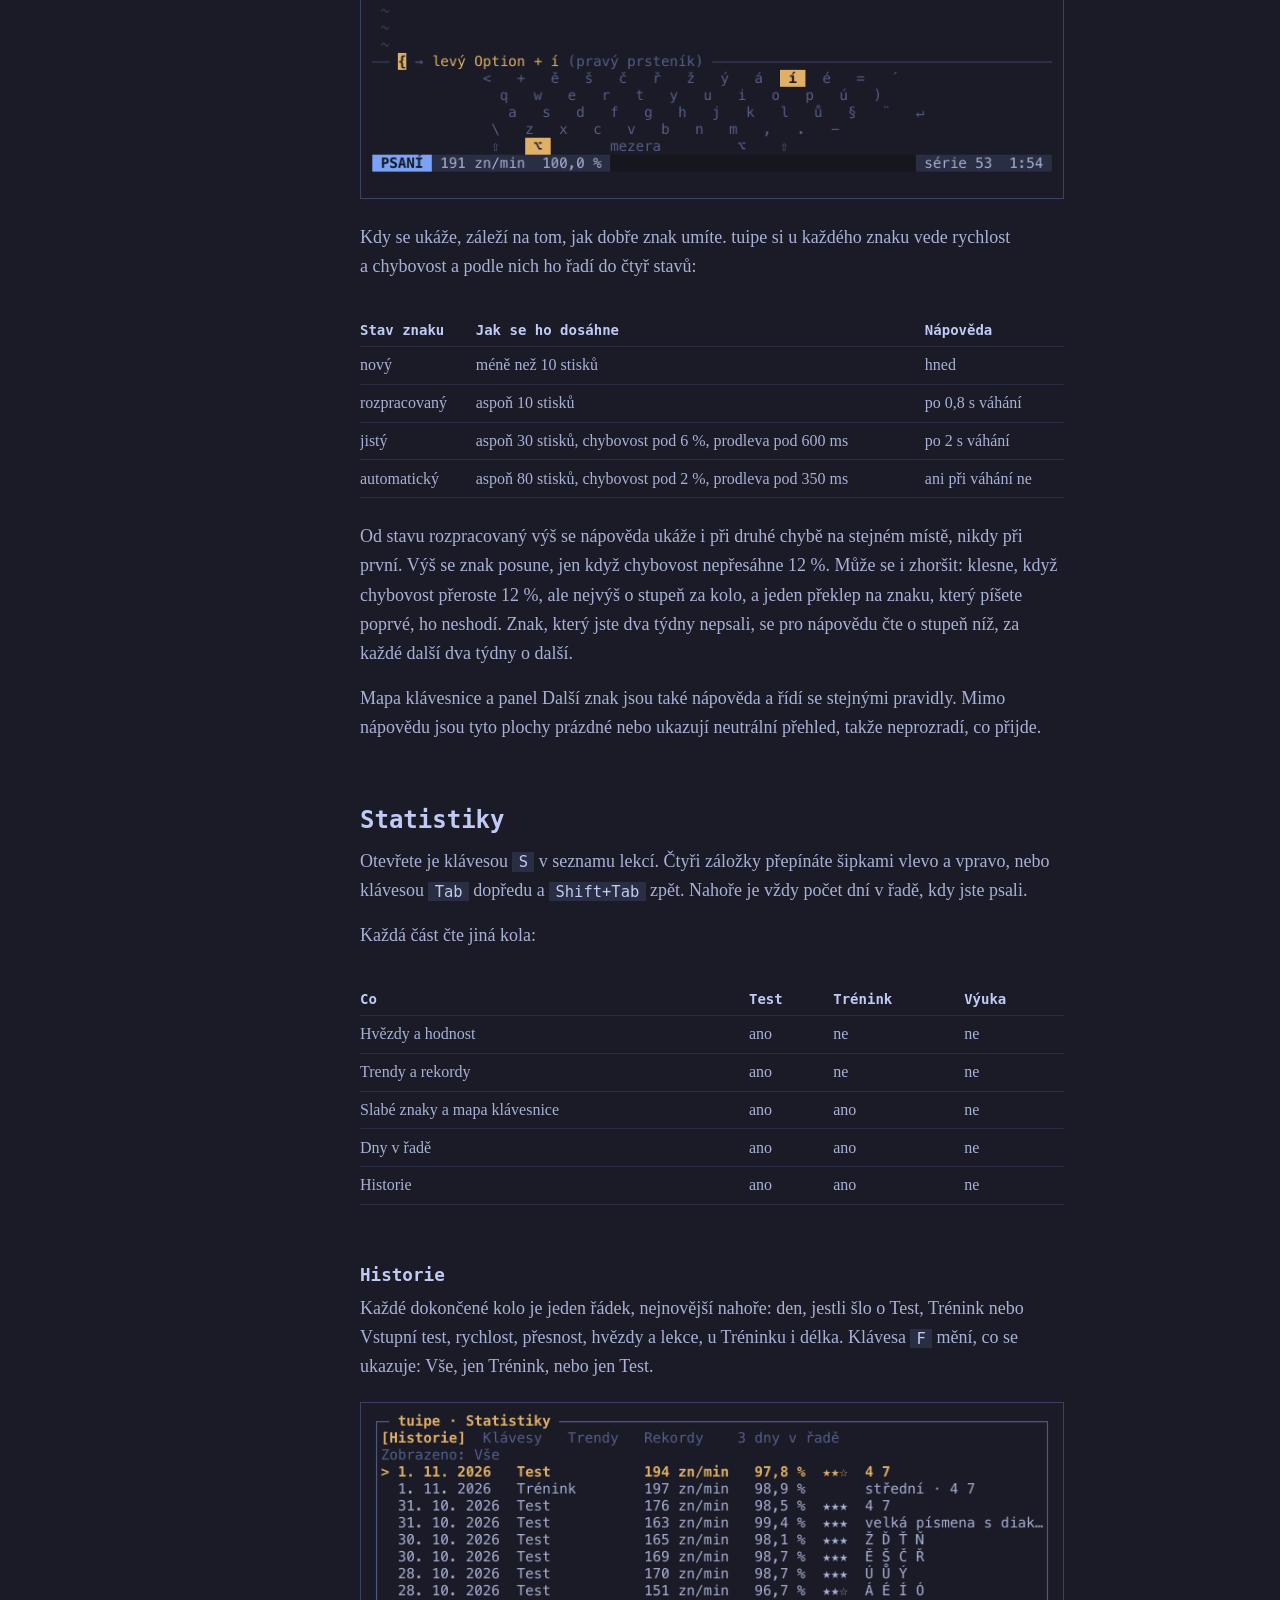
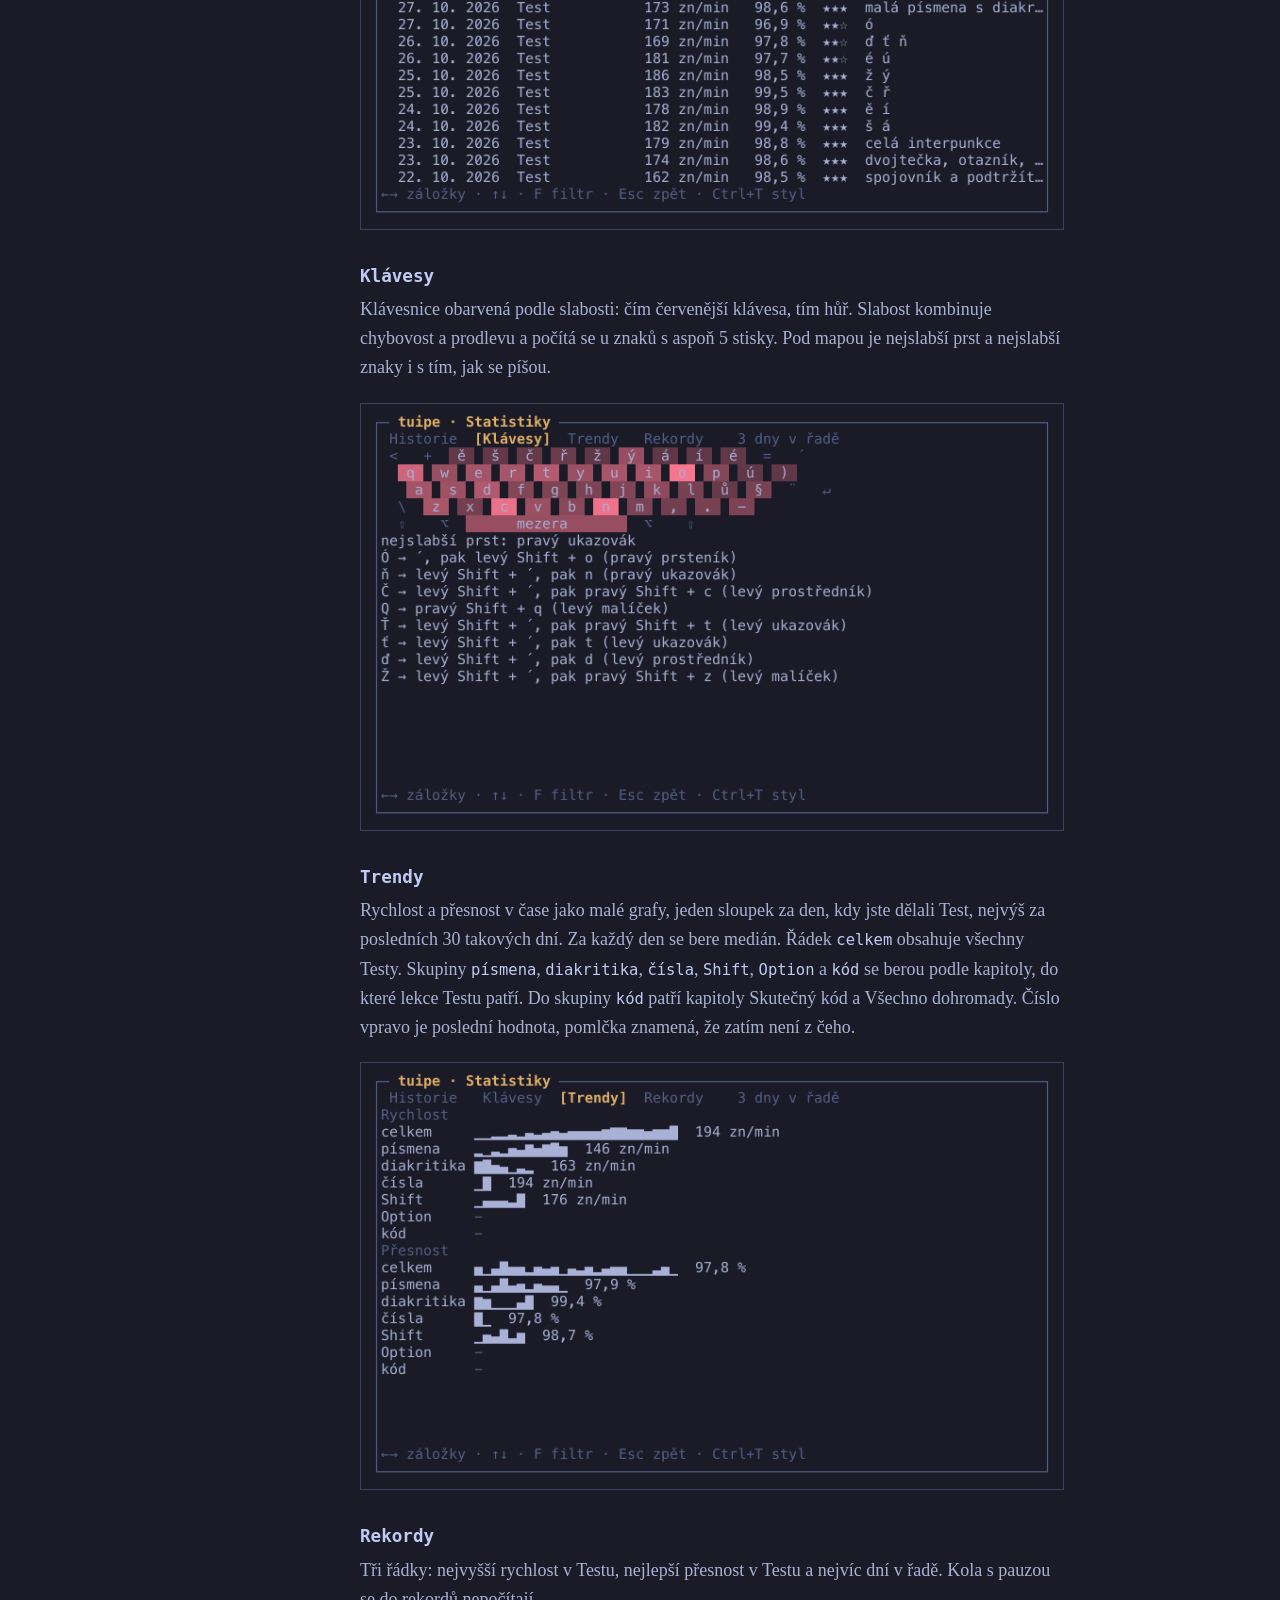
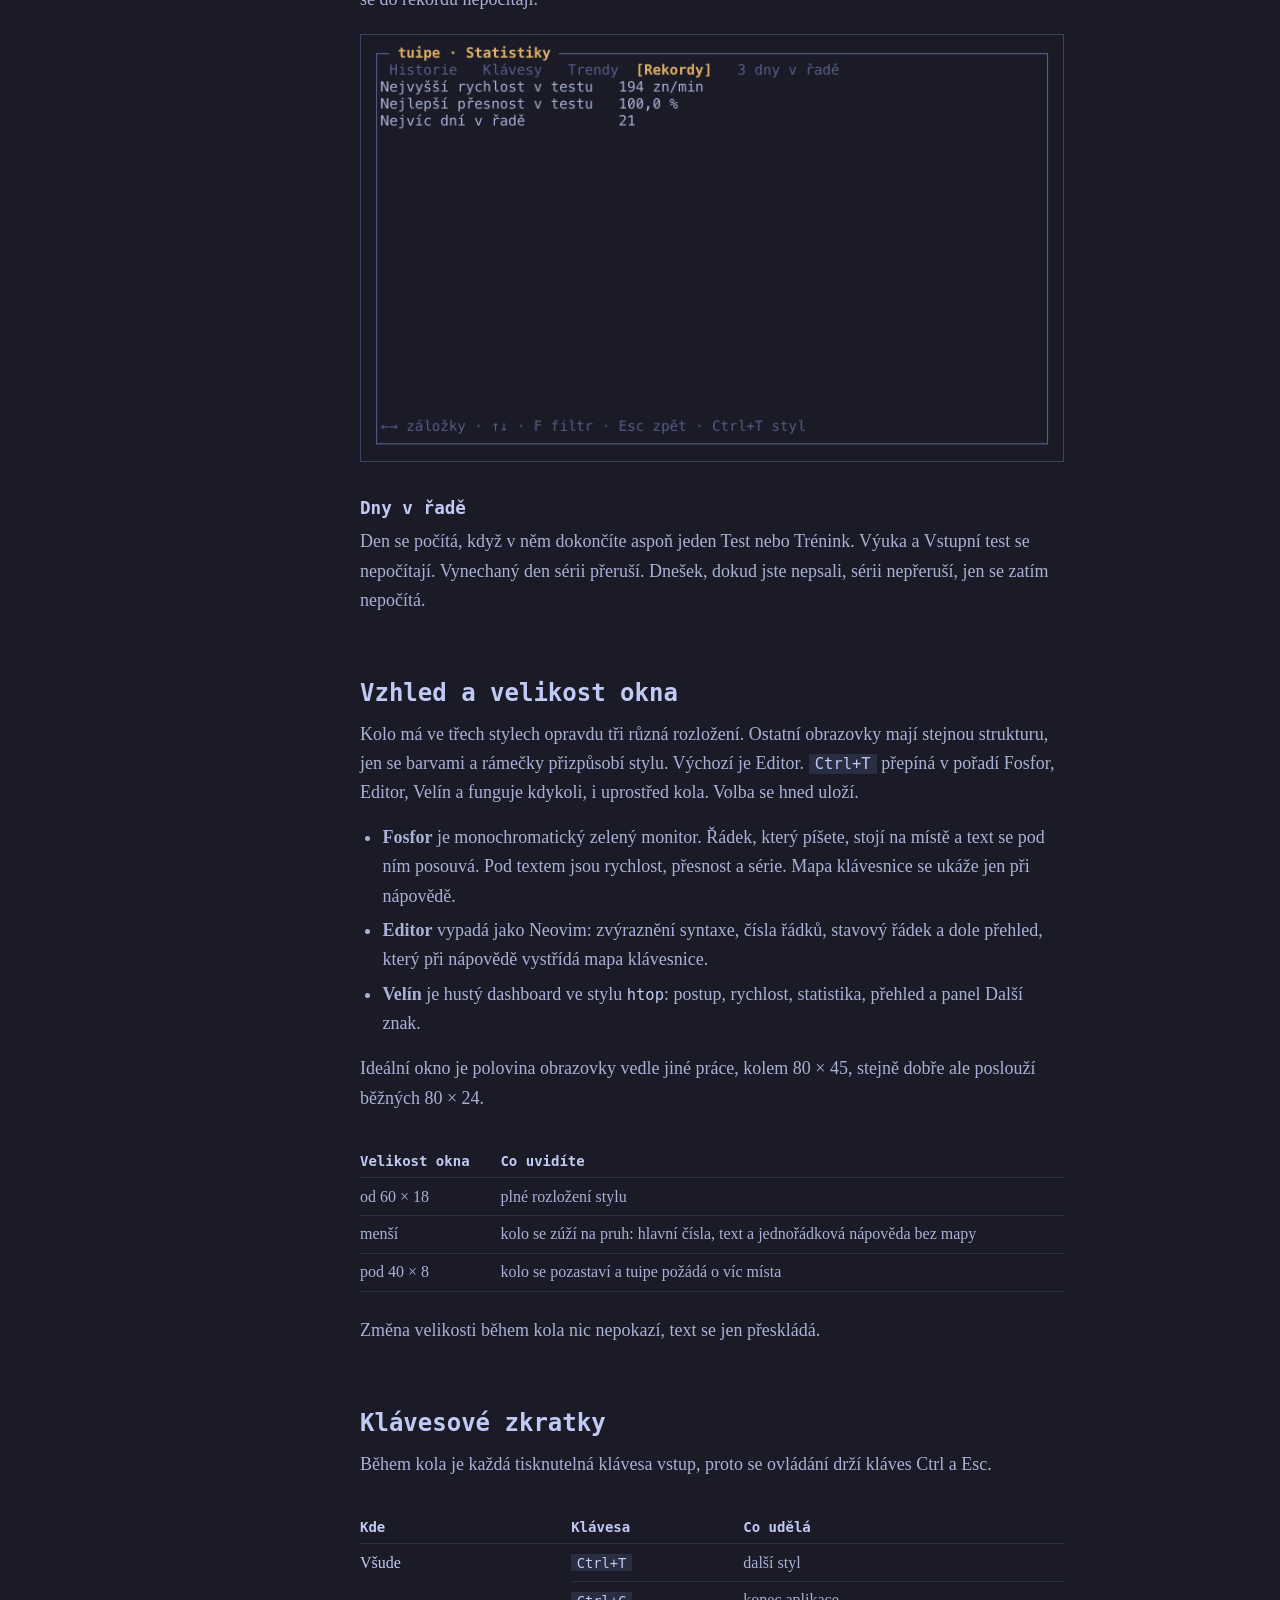
==== commit 17035e0a: "feat: show the results as a table with arrows against last and best The comparison lines needed deco" ====
--- a/site/manual.html
+++ b/site/manual.html
@@ -169,7 +169,7 @@
 <li><strong>Délky</strong> jsou krátký, střední a dlouhý, zhruba 30, 60 a 120 sekund v tempu, které lekce chce na dvě hvězdy. U lekcí kódu je to jeden, dva nebo tři úryvky.</li>
 <li><strong>Text</strong> je při každém spuštění nový.</li>
 <li><strong>Nápověda</strong> se ukazuje podle toho, jak dobře znak umíte, viz <a href="#napoveda">nápověda</a>.</li>
-<li><strong>Výsledek</strong> ukáže rychlost, přesnost, čas, znaky s nejvíc chybami a srovnání s minulým a nejlepším Tréninkem stejné délky, třeba <code>+12 zn/min oproti minule</code>. <kbd>Enter</kbd> vás vrátí do lekce, <kbd>R</kbd> pustí Trénink znovu na novém textu.</li>
+<li><strong>Výsledek</strong> ukáže rychlost, přesnost, čas, znaky s nejvíc chybami a tabulku, kde vedle sebe stojí teď, minule a nejlepší Trénink stejné délky. Pod každým číslem je šipka: zelená ▲ znamená, že jste teď lepší, červená ▼ horší. Nahoře jedna věta řekne, jestli jste byli rychlejší než minule, nebo překonali rekord. <kbd>Enter</kbd> vás vrátí do lekce, <kbd>R</kbd> pustí Trénink znovu na novém textu.</li>
 </ul>
 <figure class="by-style">
 <img class="editor" src="assets/round-editor.png" width="1488" height="904" loading="lazy" alt="Kolo ve stylu Editor: kód v Go se zvýrazněnou syntaxí, čísla řádků, přehled postupu a stavový řádek s rychlostí a přesností.">
@@ -464,7 +464,7 @@
 <pre class="block"><code>style = "editor"
 layout = "macos-czech-qwerty"
 update_check = true</code></pre>
-<p><code>style</code> může být <code>fosfor</code>, <code>editor</code> nebo <code>velin</code>. Statistiky se vedou zvlášť pro každé rozložení. Poškozený soubor aplikaci neshodí: tuipe ho odloží s koncovkou <code>.corrupt-1</code>, začne bez něj a v seznamu lekcí řekne, co se stalo a kde odložený soubor leží. Stejně naloží se soubory z verze 0.1.0, ta měla jiné uložení: odloží se s koncovkou <code>.v1</code> a začínáte znovu. Hlášení zmizí po prvním stisku klávesy.</p>
+<p><code>style</code> může být <code>fosfor</code>, <code>editor</code> nebo <code>velin</code>. Statistiky se vedou zvlášť pro každé rozložení. Poškozený soubor aplikaci neshodí: tuipe ho odloží s koncovkou <code>.corrupt-1</code>, začne bez něj a řekne, co se stalo a kde odložený soubor leží. Řekne to v seznamu lekcí, a když kvůli tomu začínáte úvodním nastavením, už na jeho první obrazovce. Stejně naloží se soubory z verze 0.1.0, ta měla jiné uložení: odloží se s koncovkou <code>.v1</code> a začínáte znovu. Hlášení zmizí po prvním stisku klávesy v seznamu lekcí. Když aplikaci zavřete dřív, než seznam uvidíte, řekne vám to při dalším spuštění znovu.</p>
 
 <h2 id="aktualizace">Aktualizace</h2>
 <pre class="block"><code>tuipe upgrade</code></pre>
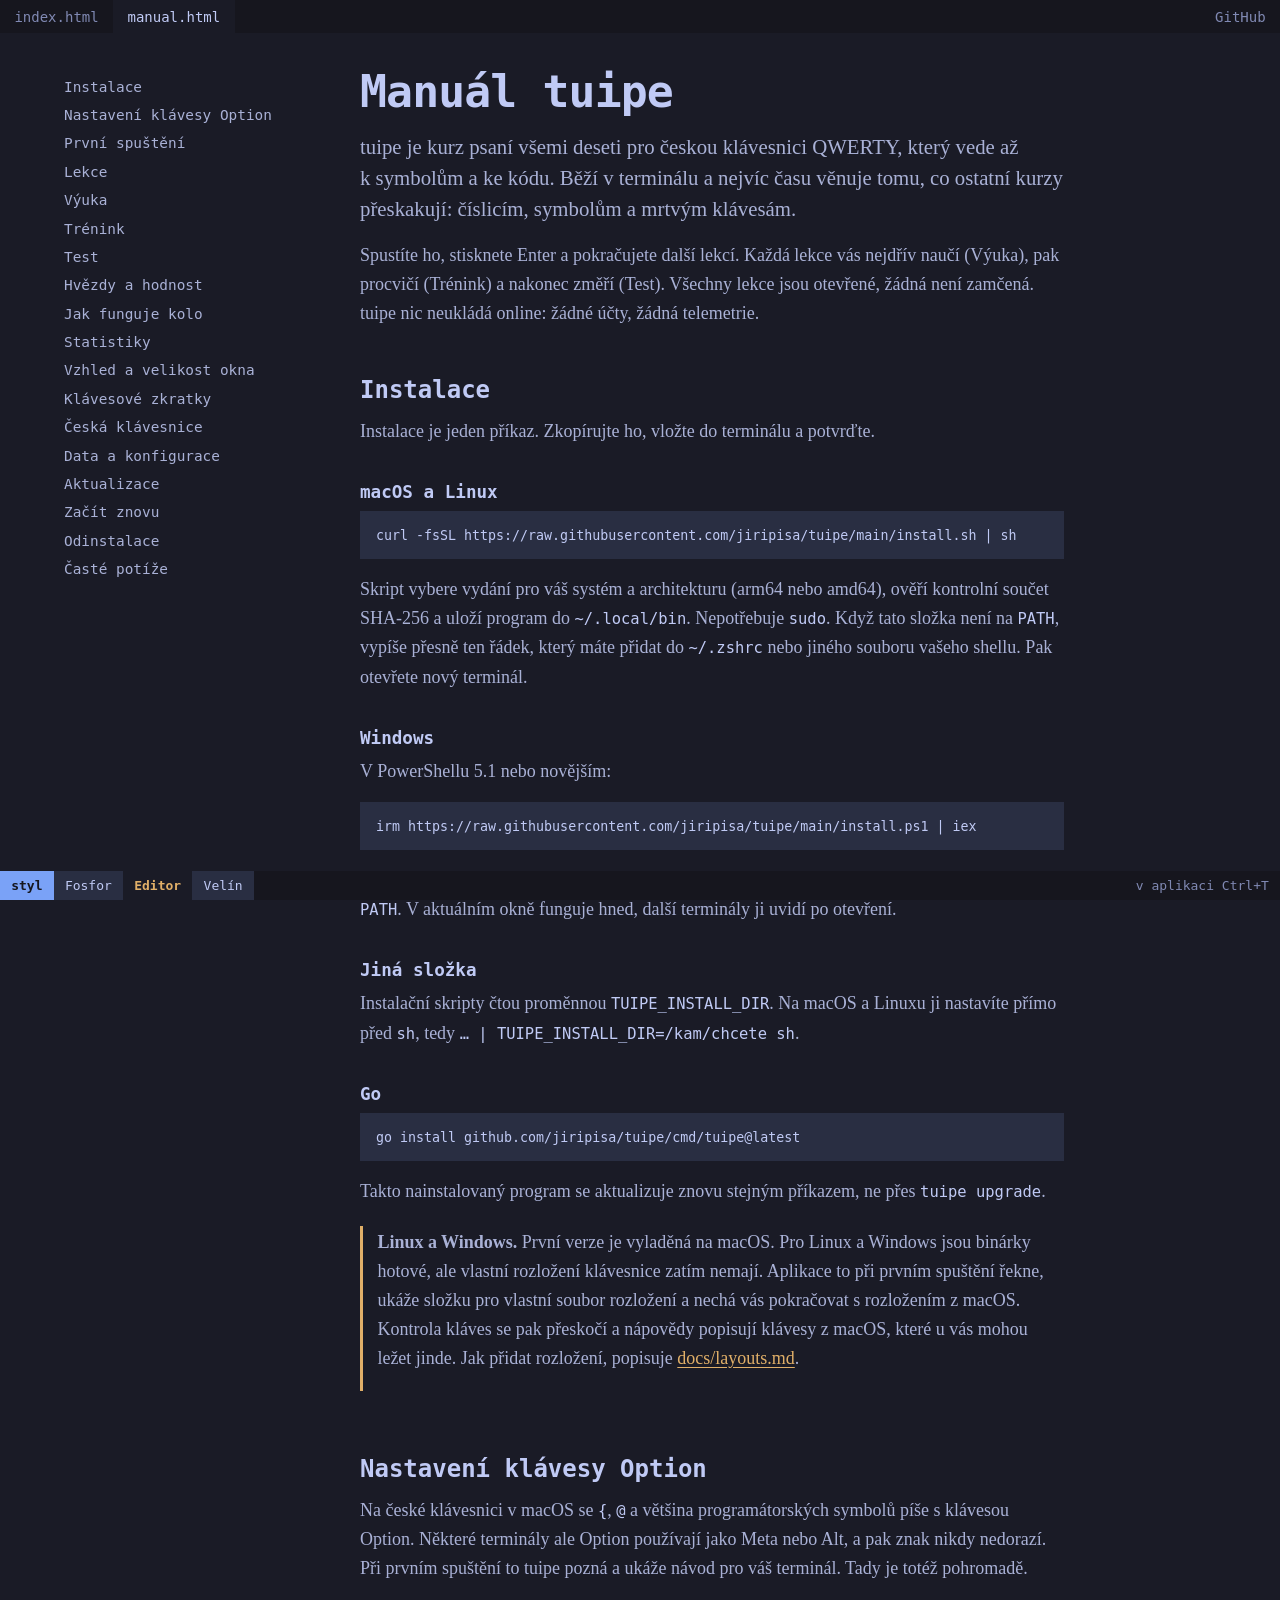
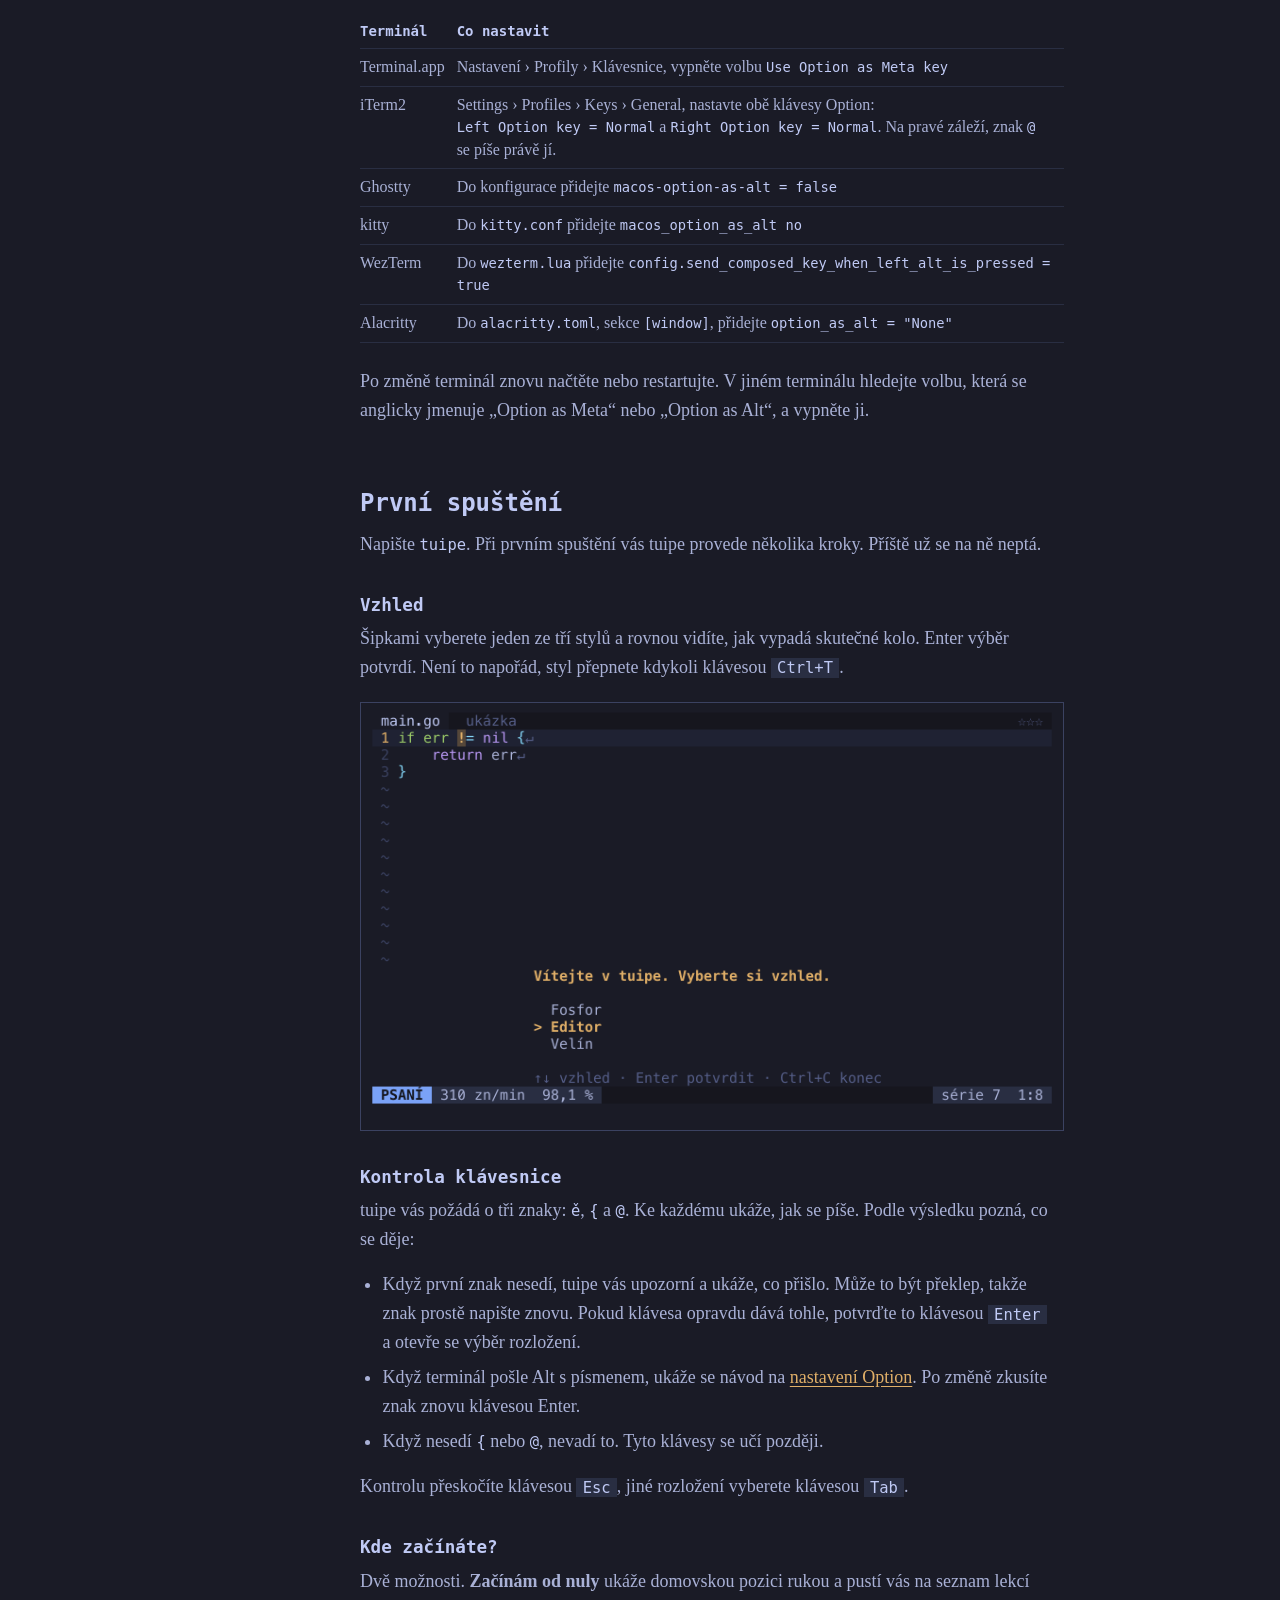
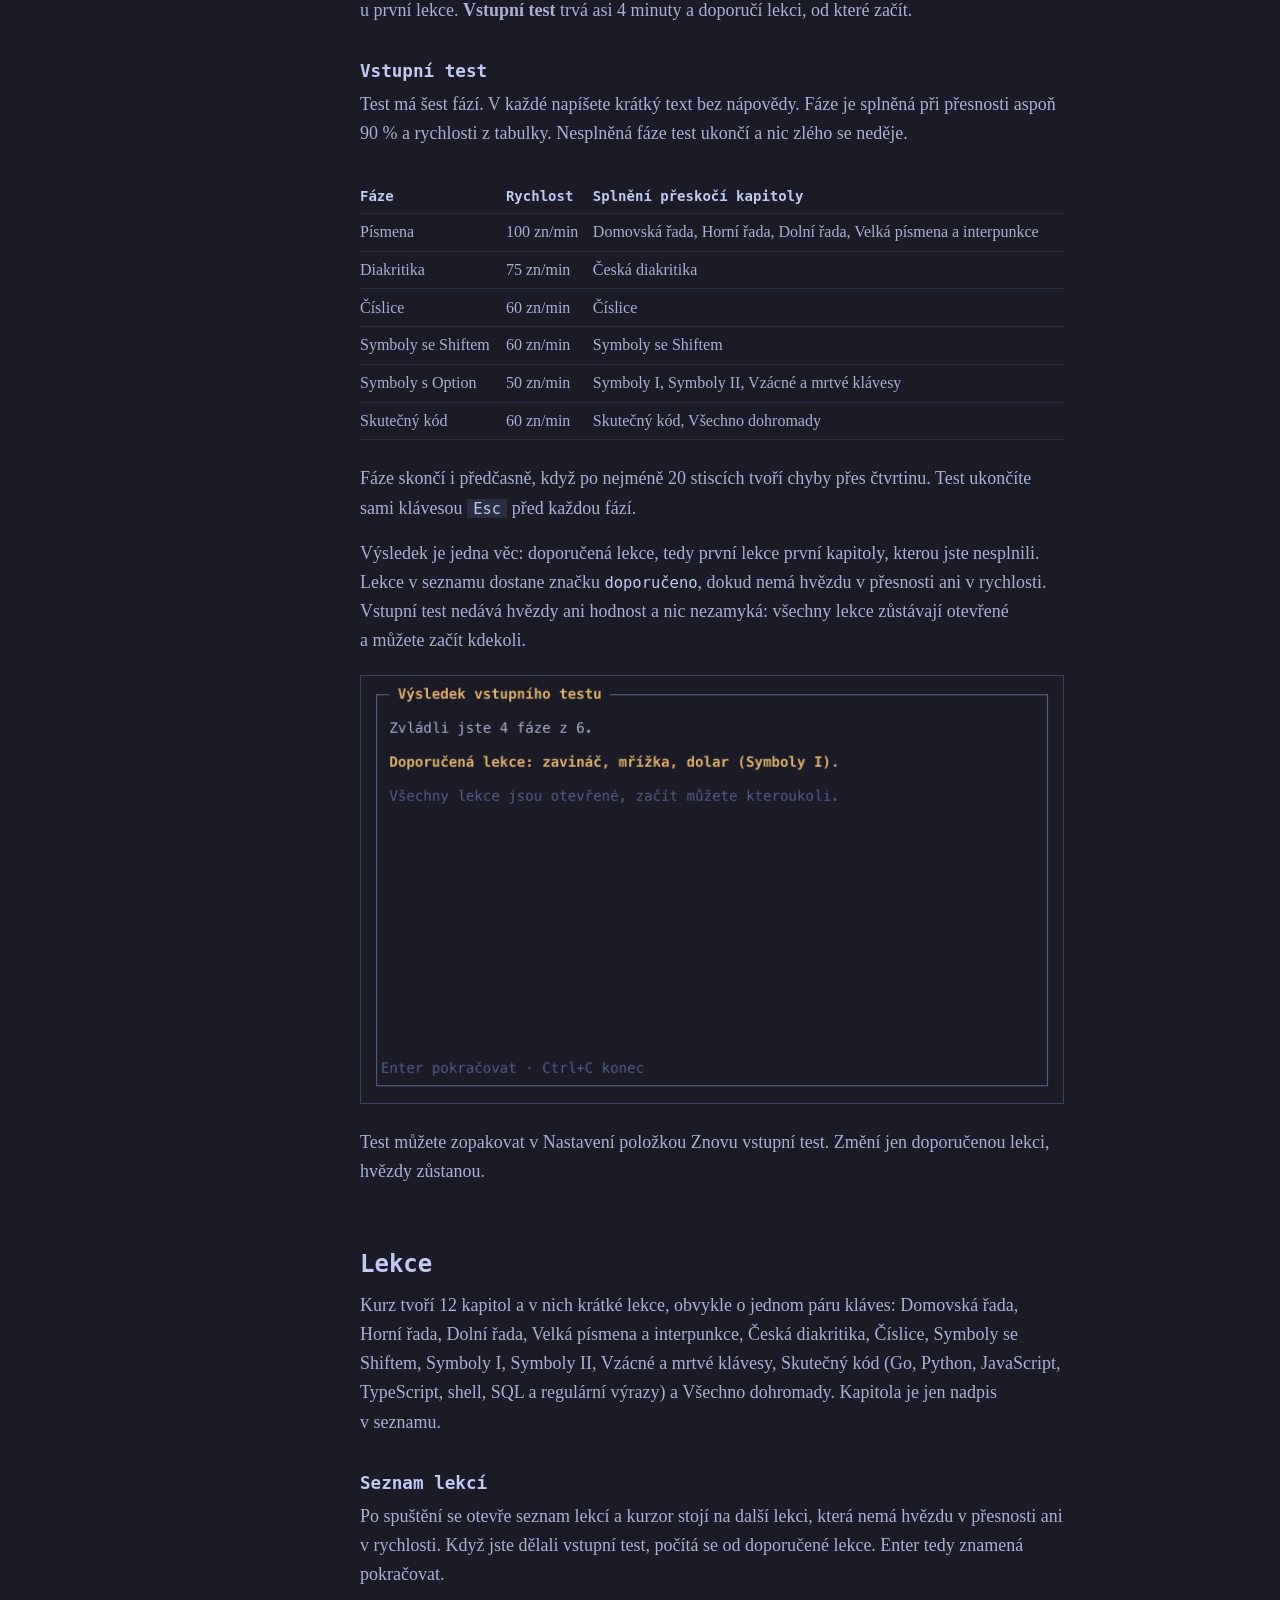
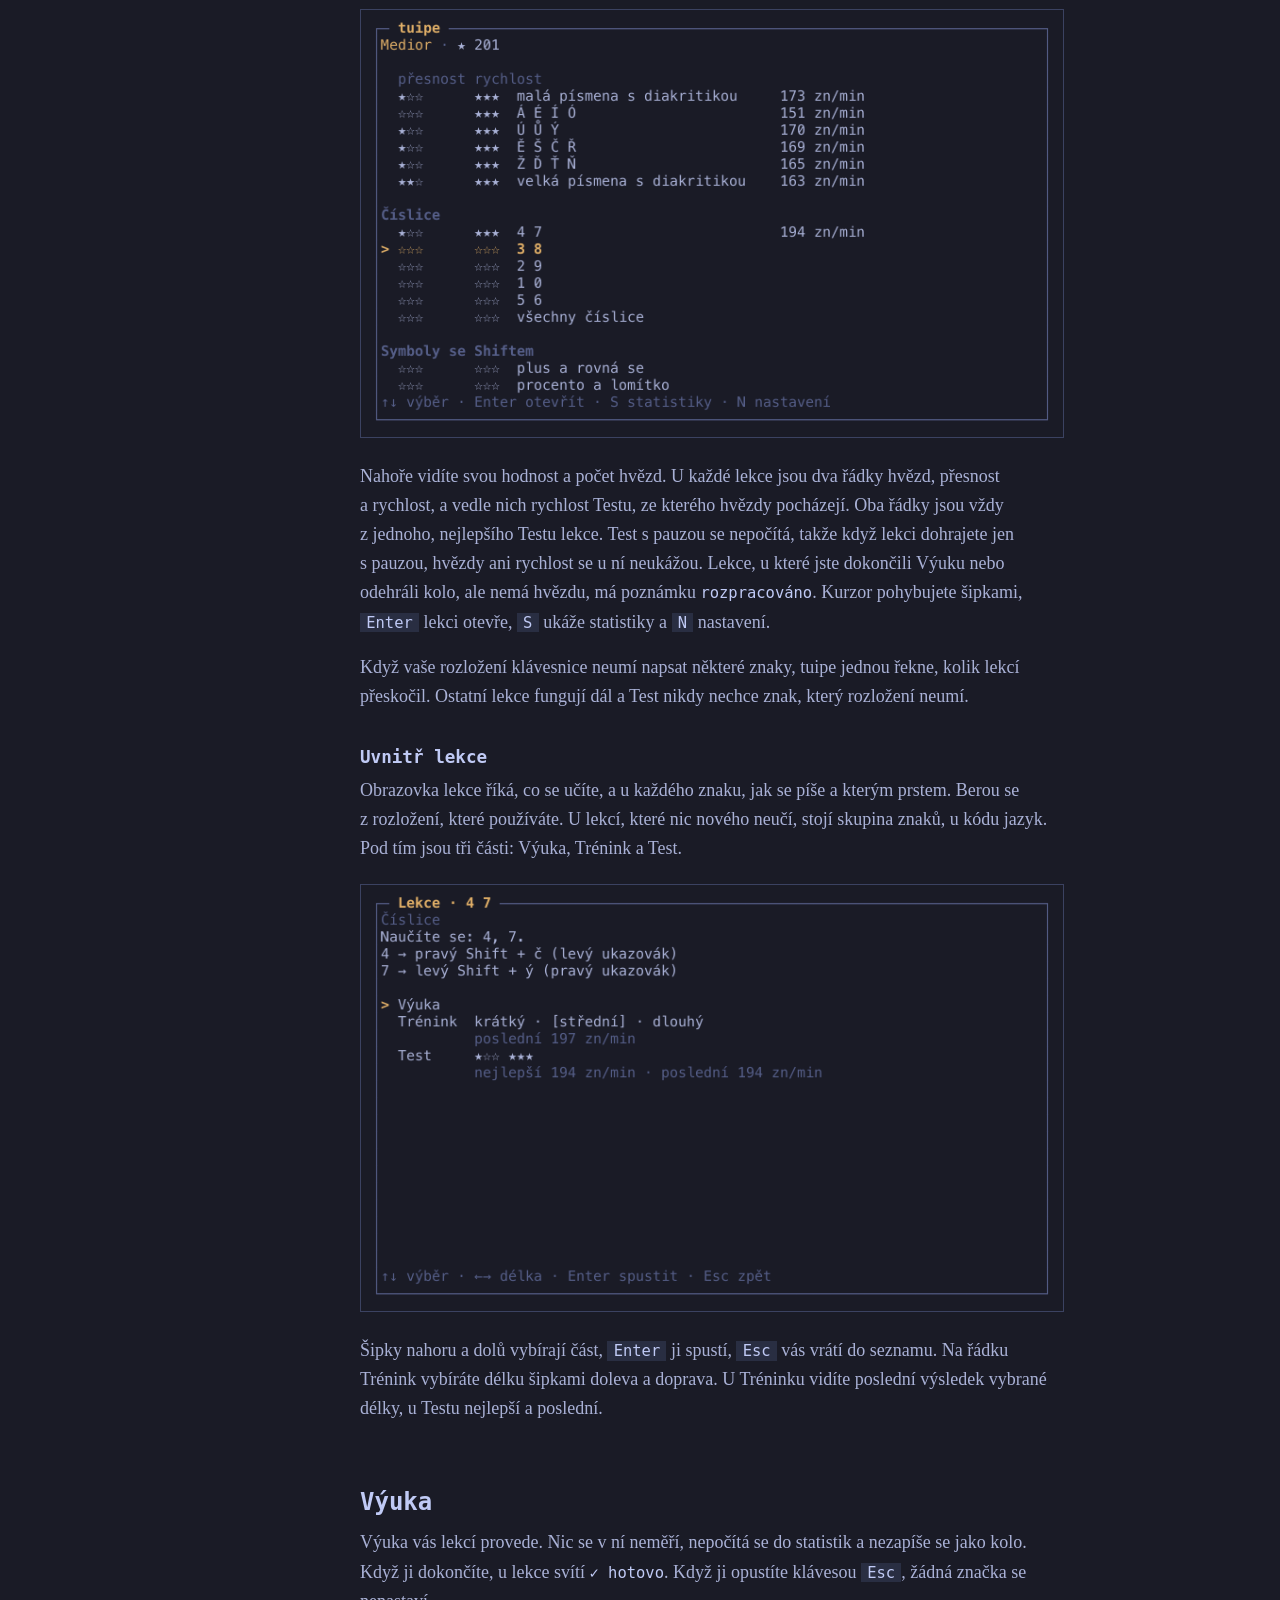
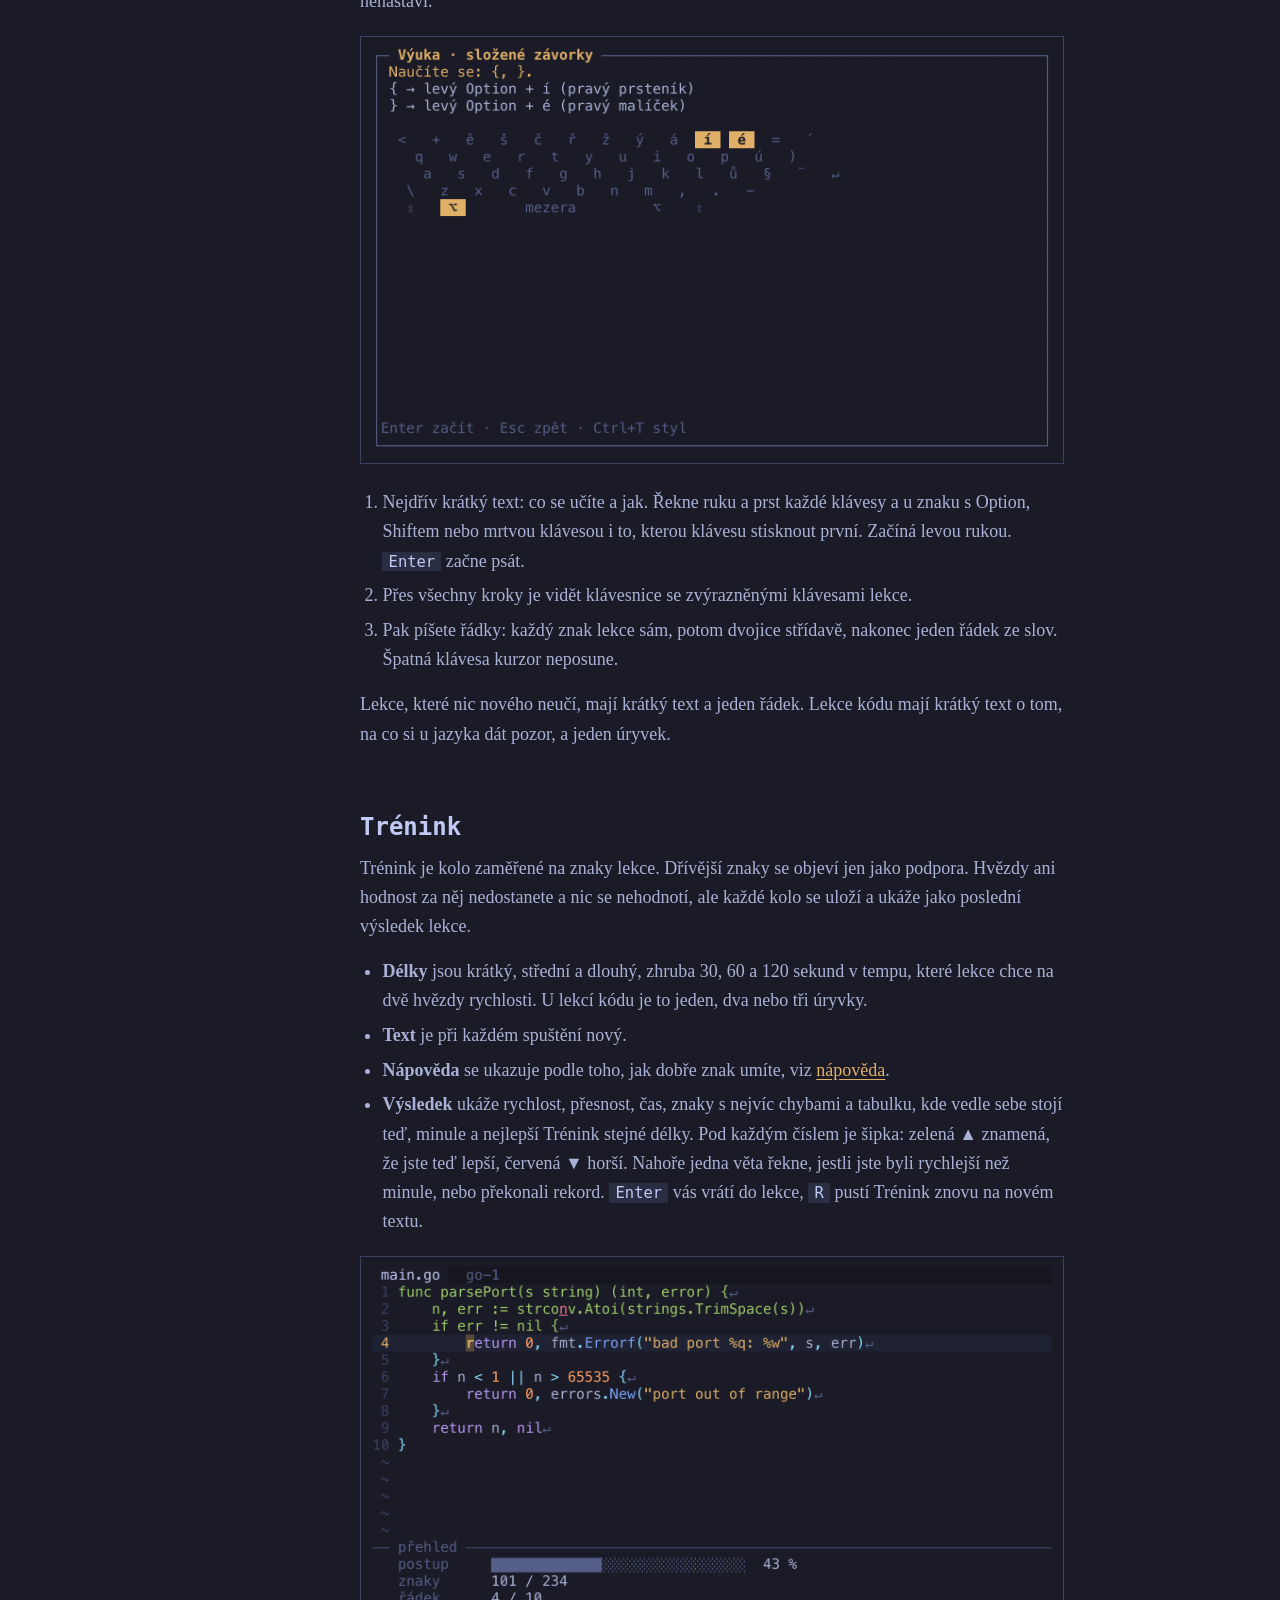
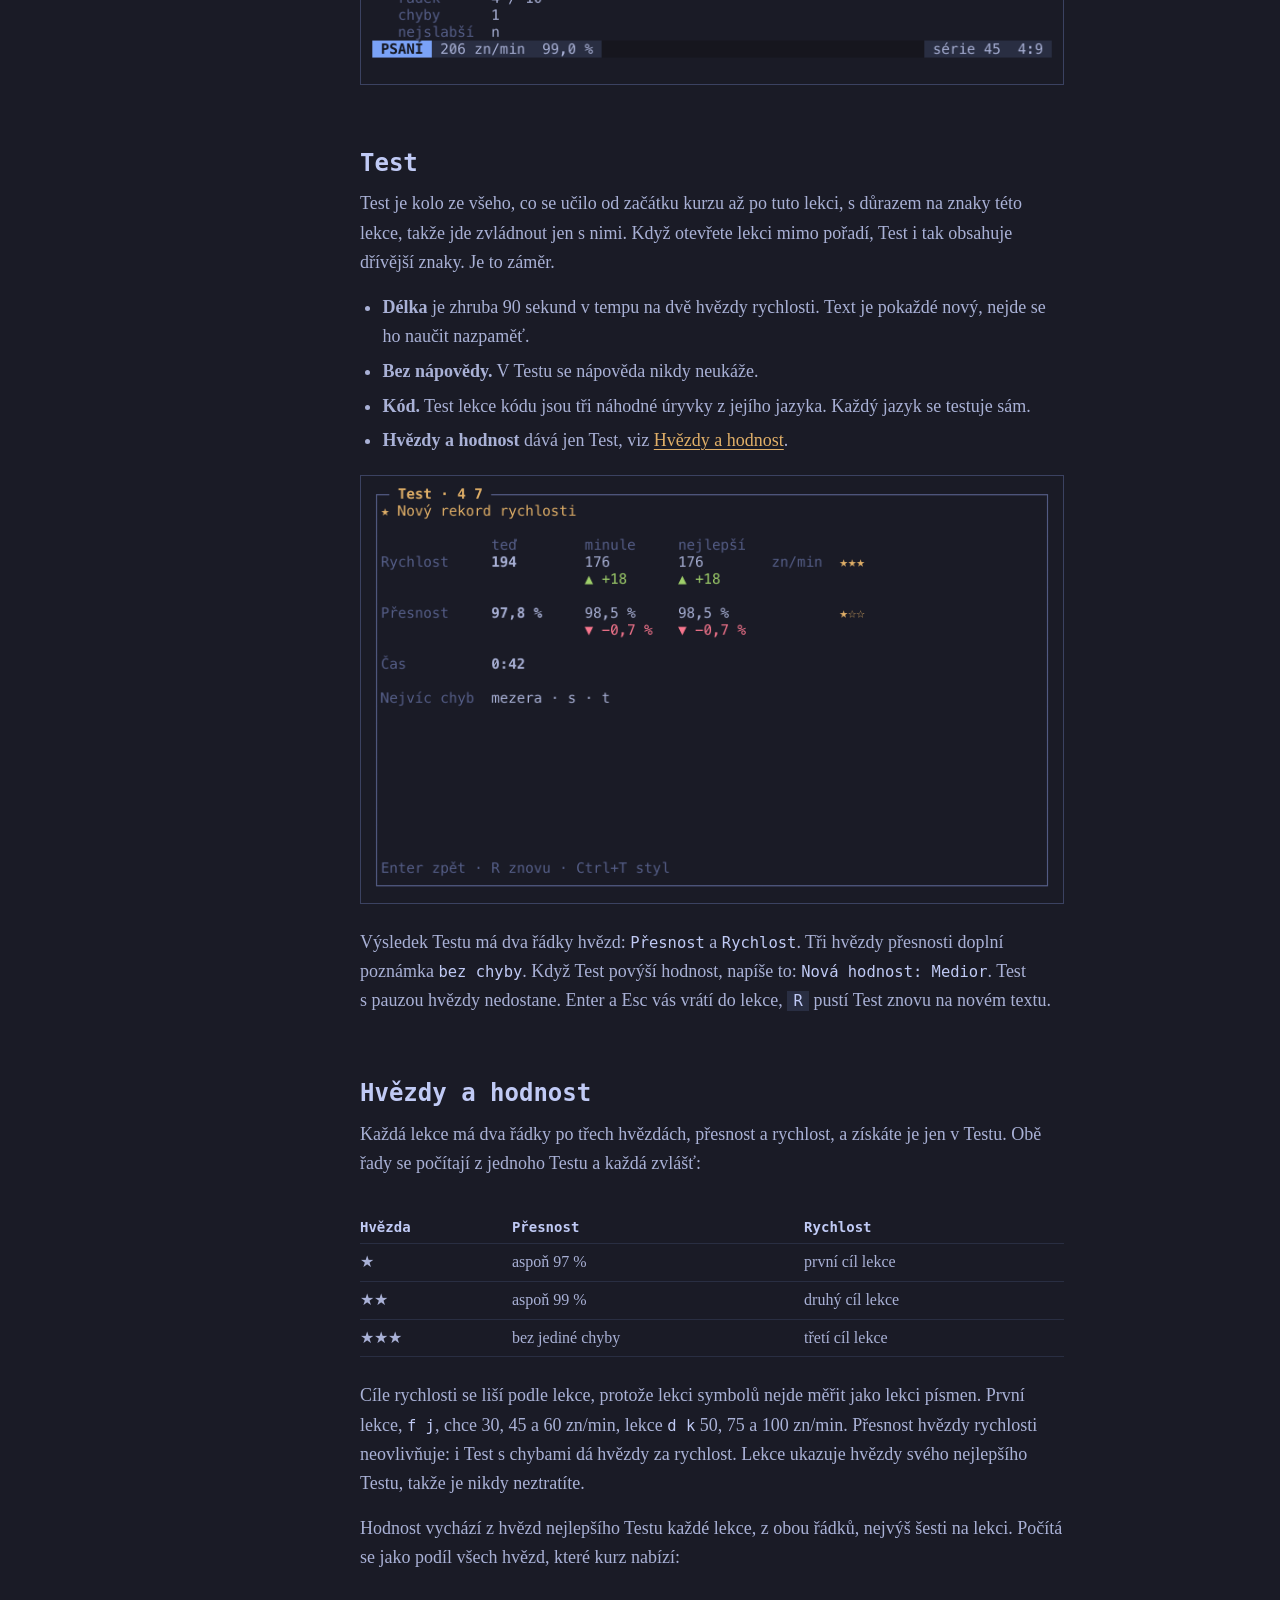
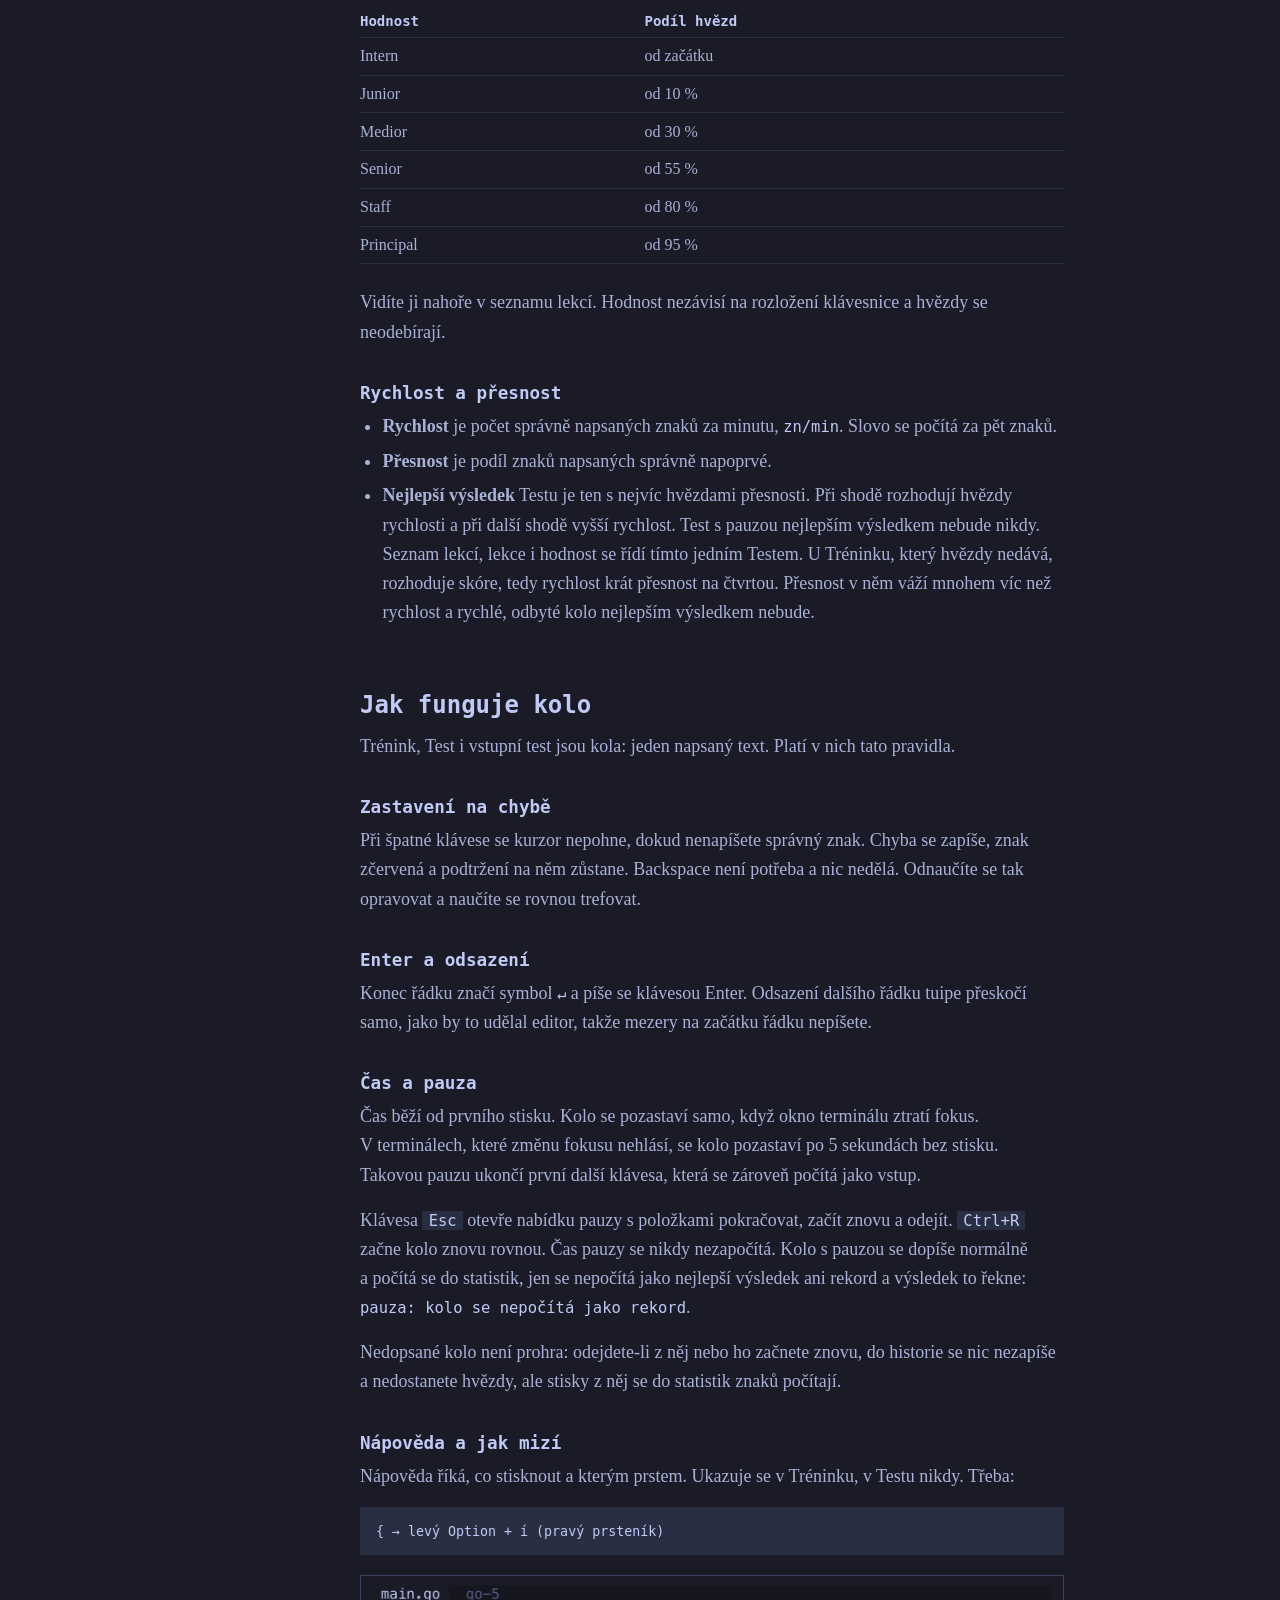
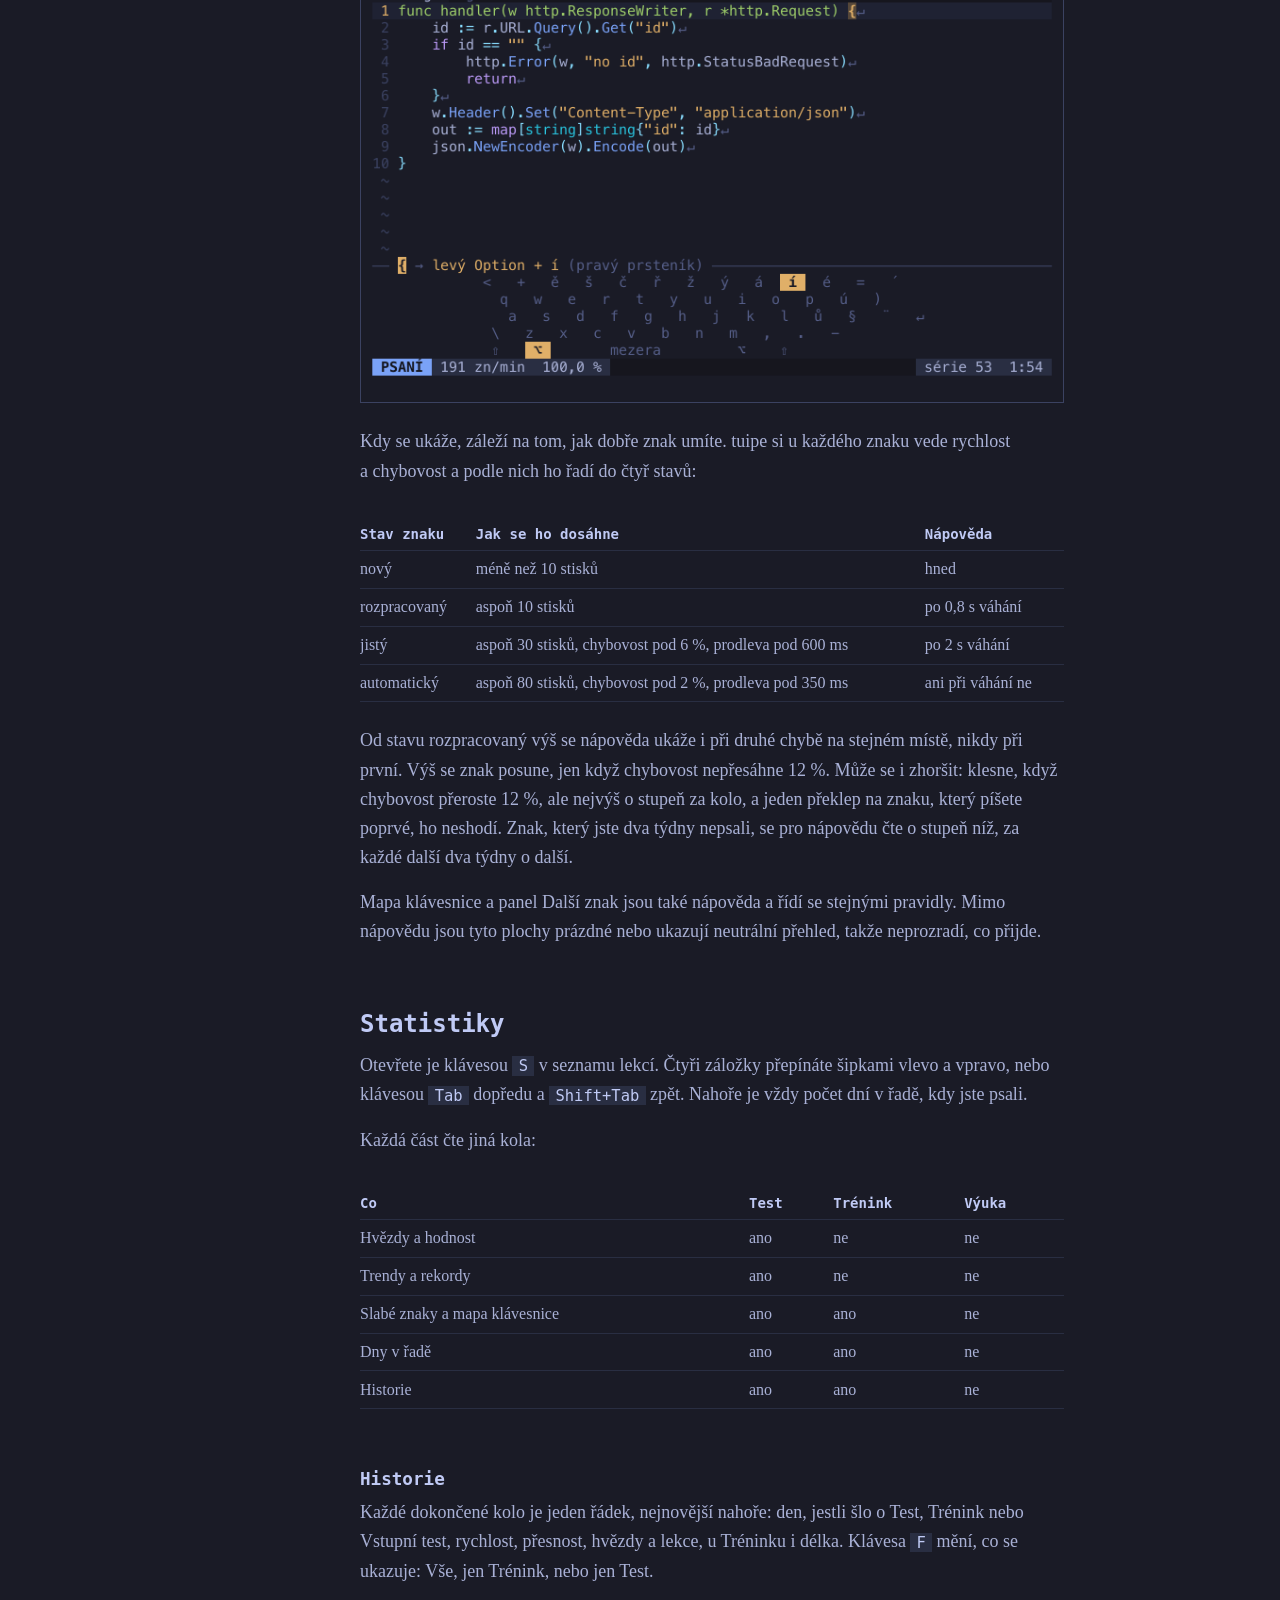
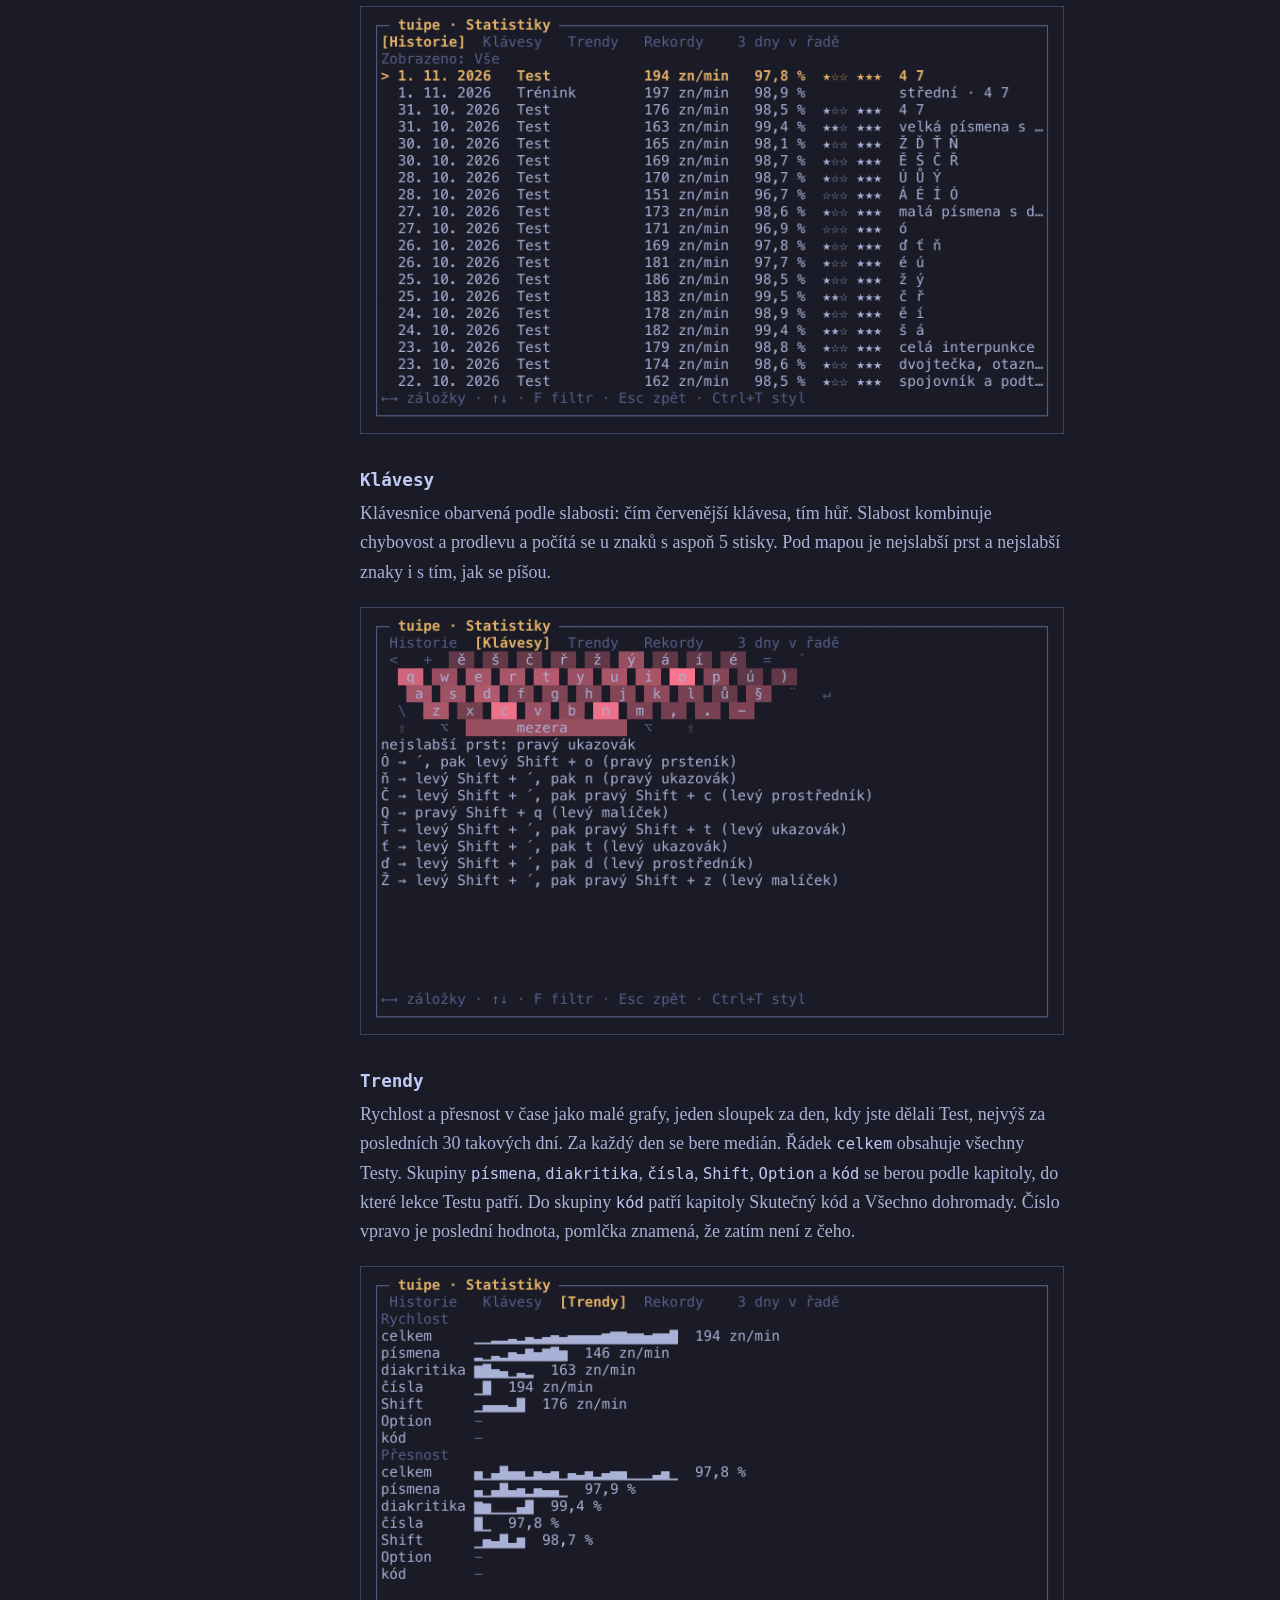
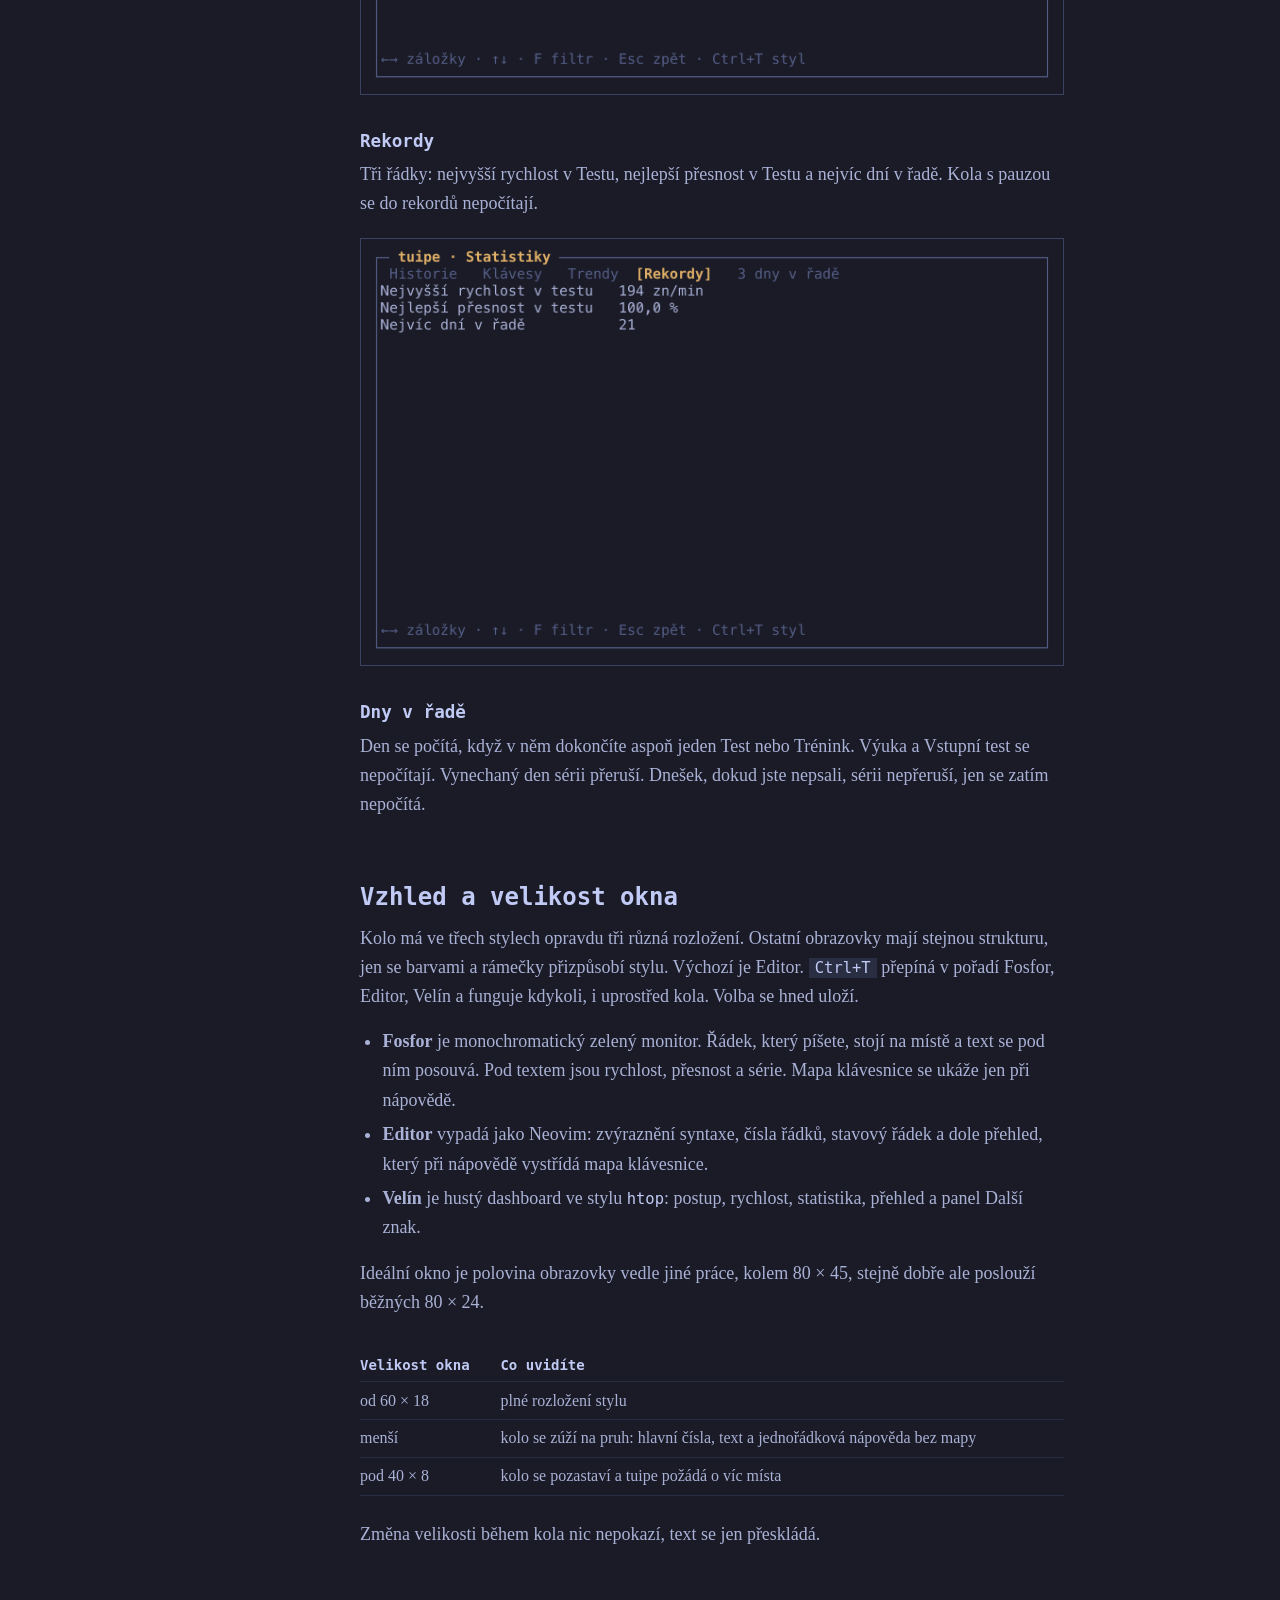
==== commit f541f70f: "docs: describe accuracy and speed stars" ====
--- a/site/manual.html
+++ b/site/manual.html
@@ -135,7 +135,7 @@
 </table>
 </div>
 <p>Fáze skončí i předčasně, když po nejméně 20 stiscích tvoří chyby přes čtvrtinu. Test ukončíte sami klávesou <kbd>Esc</kbd> před každou fází.</p>
-<p>Výsledek je jedna věc: doporučená lekce, tedy první lekce první kapitoly, kterou jste nesplnili. Lekce v seznamu dostane značku <code>doporučeno</code>, dokud její Test nedá hvězdu. Vstupní test nedává hvězdy ani hodnost a nic nezamyká: všechny lekce zůstávají otevřené a můžete začít kdekoli.</p>
+<p>Výsledek je jedna věc: doporučená lekce, tedy první lekce první kapitoly, kterou jste nesplnili. Lekce v seznamu dostane značku <code>doporučeno</code>, dokud nemá hvězdu v přesnosti ani v rychlosti. Vstupní test nedává hvězdy ani hodnost a nic nezamyká: všechny lekce zůstávají otevřené a můžete začít kdekoli.</p>
 <figure><img src="assets/offer.png" width="1488" height="904" loading="lazy" alt="Výsledek vstupního testu: zvládli jste 4 fáze z 6, doporučená lekce je zavináč, mřížka, dolar, všechny lekce jsou otevřené."></figure>
 <p>Test můžete zopakovat v Nastavení položkou Znovu vstupní test. Změní jen doporučenou lekci, hvězdy zůstanou.</p>
 
@@ -143,14 +143,14 @@
 <p>Kurz tvoří 12 kapitol a v nich krátké lekce, obvykle o jednom páru kláves: Domovská řada, Horní řada, Dolní řada, Velká písmena a interpunkce, Česká diakritika, Číslice, Symboly se Shiftem, Symboly I, Symboly II, Vzácné a mrtvé klávesy, Skutečný kód (Go, Python, JavaScript, TypeScript, shell, SQL a regulární výrazy) a Všechno dohromady. Kapitola je jen nadpis v seznamu.</p>
 
 <h3>Seznam lekcí</h3>
-<p>Po spuštění se otevře seznam lekcí a kurzor stojí na další lekci, která ještě nemá hvězdu. Když jste dělali vstupní test, počítá se od doporučené lekce. Enter tedy znamená pokračovat.</p>
-<figure><img src="assets/lessons.png" width="1488" height="904" loading="lazy" alt="Seznam lekcí: nahoře hodnost a počet hvězd, pod kapitolami lekce s hvězdami a rychlostí Testu, který je získal, kurzor stojí na další lekci."></figure>
-<p>Nahoře vidíte svou hodnost a počet hvězd. U každé lekce jsou její hvězdy a rychlost Testu, který je získal. Když je získal jen Test s pauzou, rychlost se u lekce neukáže. Lekce, u které jste dokončili Výuku nebo odehráli kolo, ale nemá hvězdu, má poznámku <code>rozpracováno</code>. Kurzor pohybujete šipkami, <kbd>Enter</kbd> lekci otevře, <kbd>S</kbd> ukáže statistiky a <kbd>N</kbd> nastavení.</p>
+<p>Po spuštění se otevře seznam lekcí a kurzor stojí na další lekci, která nemá hvězdu v přesnosti ani v rychlosti. Když jste dělali vstupní test, počítá se od doporučené lekce. Enter tedy znamená pokračovat.</p>
+<figure><img src="assets/lessons.png" width="1488" height="904" loading="lazy" alt="Seznam lekcí: nahoře hodnost a počet hvězd, pod kapitolami lekce s dvěma řádky hvězd a rychlostí Testu, který je získal, kurzor stojí na další lekci."></figure>
+<p>Nahoře vidíte svou hodnost a počet hvězd. U každé lekce jsou dva řádky hvězd, přesnost a rychlost, a vedle nich rychlost Testu, ze kterého hvězdy pocházejí. Oba řádky jsou vždy z jednoho, nejlepšího Testu lekce. Test s pauzou se nepočítá, takže když lekci dohrajete jen s pauzou, hvězdy ani rychlost se u ní neukážou. Lekce, u které jste dokončili Výuku nebo odehráli kolo, ale nemá hvězdu, má poznámku <code>rozpracováno</code>. Kurzor pohybujete šipkami, <kbd>Enter</kbd> lekci otevře, <kbd>S</kbd> ukáže statistiky a <kbd>N</kbd> nastavení.</p>
 <p>Když vaše rozložení klávesnice neumí napsat některé znaky, tuipe jednou řekne, kolik lekcí přeskočil. Ostatní lekce fungují dál a Test nikdy nechce znak, který rozložení neumí.</p>
 
 <h3>Uvnitř lekce</h3>
 <p>Obrazovka lekce říká, co se učíte, a u každého znaku, jak se píše a kterým prstem. Berou se z rozložení, které používáte. U lekcí, které nic nového neučí, stojí skupina znaků, u kódu jazyk. Pod tím jsou tři části: Výuka, Trénink a Test.</p>
-<figure><img src="assets/lesson.png" width="1488" height="904" loading="lazy" alt="Lekce 4 a 7: každý znak s tím, jak se píše a kterým prstem, pod tím části Výuka, Trénink s výběrem délky a Test s hvězdami a výsledky."></figure>
+<figure><img src="assets/lesson.png" width="1488" height="904" loading="lazy" alt="Lekce 4 a 7: každý znak s tím, jak se píše a kterým prstem, pod tím části Výuka, Trénink s výběrem délky a Test s hvězdami přesnosti a rychlosti a výsledky."></figure>
 <p>Šipky nahoru a dolů vybírají část, <kbd>Enter</kbd> ji spustí, <kbd>Esc</kbd> vás vrátí do seznamu. Na řádku Trénink vybíráte délku šipkami doleva a doprava. U Tréninku vidíte poslední výsledek vybrané délky, u Testu nejlepší a poslední.</p>
 
 <h2 id="vyuka">Výuka</h2>
@@ -166,7 +166,7 @@
 <h2 id="trenink">Trénink</h2>
 <p>Trénink je kolo zaměřené na znaky lekce. Dřívější znaky se objeví jen jako podpora. Hvězdy ani hodnost za něj nedostanete a nic se nehodnotí, ale každé kolo se uloží a ukáže jako poslední výsledek lekce.</p>
 <ul>
-<li><strong>Délky</strong> jsou krátký, střední a dlouhý, zhruba 30, 60 a 120 sekund v tempu, které lekce chce na dvě hvězdy. U lekcí kódu je to jeden, dva nebo tři úryvky.</li>
+<li><strong>Délky</strong> jsou krátký, střední a dlouhý, zhruba 30, 60 a 120 sekund v tempu, které lekce chce na dvě hvězdy rychlosti. U lekcí kódu je to jeden, dva nebo tři úryvky.</li>
 <li><strong>Text</strong> je při každém spuštění nový.</li>
 <li><strong>Nápověda</strong> se ukazuje podle toho, jak dobře znak umíte, viz <a href="#napoveda">nápověda</a>.</li>
 <li><strong>Výsledek</strong> ukáže rychlost, přesnost, čas, znaky s nejvíc chybami a tabulku, kde vedle sebe stojí teď, minule a nejlepší Trénink stejné délky. Pod každým číslem je šipka: zelená ▲ znamená, že jste teď lepší, červená ▼ horší. Nahoře jedna věta řekne, jestli jste byli rychlejší než minule, nebo překonali rekord. <kbd>Enter</kbd> vás vrátí do lekce, <kbd>R</kbd> pustí Trénink znovu na novém textu.</li>
@@ -180,28 +180,28 @@
 <h2 id="test">Test</h2>
 <p>Test je kolo ze všeho, co se učilo od začátku kurzu až po tuto lekci, s důrazem na znaky této lekce, takže jde zvládnout jen s nimi. Když otevřete lekci mimo pořadí, Test i tak obsahuje dřívější znaky. Je to záměr.</p>
 <ul>
-<li><strong>Délka</strong> je zhruba 90 sekund v tempu na dvě hvězdy. Text je pokaždé nový, nejde se ho naučit nazpaměť.</li>
+<li><strong>Délka</strong> je zhruba 90 sekund v tempu na dvě hvězdy rychlosti. Text je pokaždé nový, nejde se ho naučit nazpaměť.</li>
 <li><strong>Bez nápovědy.</strong> V Testu se nápověda nikdy neukáže.</li>
 <li><strong>Kód.</strong> Test lekce kódu jsou tři náhodné úryvky z jejího jazyka. Každý jazyk se testuje sám.</li>
 <li><strong>Hvězdy a hodnost</strong> dává jen Test, viz <a href="#hvezdy">Hvězdy a hodnost</a>.</li>
 </ul>
-<figure><img src="assets/results.png" width="1488" height="904" loading="lazy" alt="Výsledek Testu: rychlost, přesnost, čas, hvězdy, srovnání s minulým a nejlepším výsledkem a znaky s nejvíc chybami."></figure>
-<p>Na výsledku Testu přibývá řádek <code>Hvězdy</code>. Když kolo nedosáhlo ani první, stojí u něj <code>bez hvězdy</code>. Když Test povýší hodnost, napíše to: <code>Nová hodnost: Medior</code>. Enter a Esc vás vrátí do lekce, <kbd>R</kbd> pustí Test znovu na novém textu.</p>
+<figure><img src="assets/results.png" width="1488" height="904" loading="lazy" alt="Výsledek Testu: rychlost, přesnost, čas, dva řádky hvězd, srovnání s minulým a nejlepším výsledkem a znaky s nejvíc chybami."></figure>
+<p>Výsledek Testu má dva řádky hvězd: <code>Přesnost</code> a <code>Rychlost</code>. Tři hvězdy přesnosti doplní poznámka <code>bez chyby</code>. Když Test povýší hodnost, napíše to: <code>Nová hodnost: Medior</code>. Test s pauzou hvězdy nedostane. Enter a Esc vás vrátí do lekce, <kbd>R</kbd> pustí Test znovu na novém textu.</p>
 
 <h2 id="hvezdy">Hvězdy a hodnost</h2>
-<p>Každá lekce má tři hvězdy a získáte je jen v Testu. Každá hvězda chce rychlost i přesnost zároveň:</p>
+<p>Každá lekce má dva řádky po třech hvězdách, přesnost a rychlost, a získáte je jen v Testu. Obě řady se počítají z jednoho Testu a každá zvlášť:</p>
 <div class="scroll">
 <table>
 <thead><tr><th>Hvězda</th><th>Přesnost</th><th>Rychlost</th></tr></thead>
 <tbody>
-<tr><td>★</td><td>aspoň 92 %</td><td>první cíl lekce</td></tr>
-<tr><td>★★</td><td>aspoň 96 %</td><td>druhý cíl lekce</td></tr>
-<tr><td>★★★</td><td>aspoň 98 %</td><td>třetí cíl lekce</td></tr>
-</tbody>
-</table>
-</div>
-<p>Cíle rychlosti se liší podle lekce, protože lekci symbolů nejde měřit jako lekci písmen. První lekce, <code>f j</code>, chce 30, 45 a 60 zn/min, lekce <code>d k</code> 50, 75 a 100 zn/min. U lekce se pamatuje nejlepší výsledek, takže hvězdu nikdy neztratíte.</p>
-<p>Hodnost vychází z hvězd ze všech Testů, jako podíl všech hvězd, které kurz nabízí:</p>
+<tr><td>★</td><td>aspoň 97 %</td><td>první cíl lekce</td></tr>
+<tr><td>★★</td><td>aspoň 99 %</td><td>druhý cíl lekce</td></tr>
+<tr><td>★★★</td><td>bez jediné chyby</td><td>třetí cíl lekce</td></tr>
+</tbody>
+</table>
+</div>
+<p>Cíle rychlosti se liší podle lekce, protože lekci symbolů nejde měřit jako lekci písmen. První lekce, <code>f j</code>, chce 30, 45 a 60 zn/min, lekce <code>d k</code> 50, 75 a 100 zn/min. Přesnost hvězdy rychlosti neovlivňuje: i Test s chybami dá hvězdy za rychlost. Lekce ukazuje hvězdy svého nejlepšího Testu, takže je nikdy neztratíte.</p>
+<p>Hodnost vychází z hvězd nejlepšího Testu každé lekce, z obou řádků, nejvýš šesti na lekci. Počítá se jako podíl všech hvězd, které kurz nabízí:</p>
 <div class="scroll">
 <table>
 <thead><tr><th>Hodnost</th><th>Podíl hvězd</th></tr></thead>
@@ -221,7 +221,7 @@
 <ul>
 <li><strong>Rychlost</strong> je počet správně napsaných znaků za minutu, <code>zn/min</code>. Slovo se počítá za pět znaků.</li>
 <li><strong>Přesnost</strong> je podíl znaků napsaných správně napoprvé.</li>
-<li><strong>Nejlepší výsledek</strong> Testu je ten s nejvíc hvězdami, takže rychlost u lekce v seznamu patří k jejím hvězdám. Mezi Testy se stejným počtem hvězd a u Tréninku, který hvězdy nedává, rozhoduje skóre, tedy rychlost krát přesnost na čtvrtou. Přesnost v něm váží mnohem víc než rychlost a rychlé, odbyté kolo nejlepším výsledkem nebude.</li>
+<li><strong>Nejlepší výsledek</strong> Testu je ten s nejvíc hvězdami přesnosti. Při shodě rozhodují hvězdy rychlosti a při další shodě vyšší rychlost. Test s pauzou nejlepším výsledkem nebude nikdy. Seznam lekcí, lekce i hodnost se řídí tímto jedním Testem. U Tréninku, který hvězdy nedává, rozhoduje skóre, tedy rychlost krát přesnost na čtvrtou. Přesnost v něm váží mnohem víc než rychlost a rychlé, odbyté kolo nejlepším výsledkem nebude.</li>
 </ul>
 
 <h2 id="kolo">Jak funguje kolo</h2>
@@ -275,7 +275,7 @@
 
 <h3>Historie</h3>
 <p>Každé dokončené kolo je jeden řádek, nejnovější nahoře: den, jestli šlo o Test, Trénink nebo Vstupní test, rychlost, přesnost, hvězdy a lekce, u Tréninku i délka. Klávesa <kbd>F</kbd> mění, co se ukazuje: Vše, jen Trénink, nebo jen Test.</p>
-<figure><img src="assets/history.png" width="1488" height="904" loading="lazy" alt="Záložka Historie: kola po dnech s druhem kola, rychlostí, přesností, hvězdami a lekcí, nahoře řádek Zobrazeno: Vše."></figure>
+<figure><img src="assets/history.png" width="1488" height="904" loading="lazy" alt="Záložka Historie: kola po dnech s druhem kola, rychlostí, přesností, hvězdami přesnosti a rychlosti a lekcí, nahoře řádek Zobrazeno: Vše."></figure>
 
 <h3>Klávesy</h3>
 <p>Klávesnice obarvená podle slabosti: čím červenější klávesa, tím hůř. Slabost kombinuje chybovost a prodlevu a počítá se u znaků s aspoň 5 stisky. Pod mapou je nejslabší prst a nejslabší znaky i s tím, jak se píšou.</p>
@@ -523,7 +523,7 @@
 <dd>Okno je menší než 40 × 8. Zvětšete ho, kolo mezitím čeká.</dd>
 
 <dt>Proč nemám třetí hvězdu?</dt>
-<dd>Třetí hvězda chce přesnost aspoň 98 % a třetí cíl rychlosti lekce. Hvězdy dává jen Test, Trénink ne.</dd>
+<dd>Třetí hvězda přesnosti chce Test bez jediné chyby, třetí hvězda rychlosti třetí cíl rychlosti lekce. Řady jsou nezávislé, takže pomalý Test bez chyby dá tři hvězdy přesnosti a rychlý Test s chybami tři hvězdy rychlosti. Hvězdy dává jen Test, Trénink ne.</dd>
 
 <dt>Kolo se samo pozastavilo</dt>
 <dd>Okno ztratilo fokus. Stačí se vrátit a stisknout další klávesu. Čas pauzy se nepočítá, jen se kolo nepočítá jako nejlepší výsledek ani rekord.</dd>
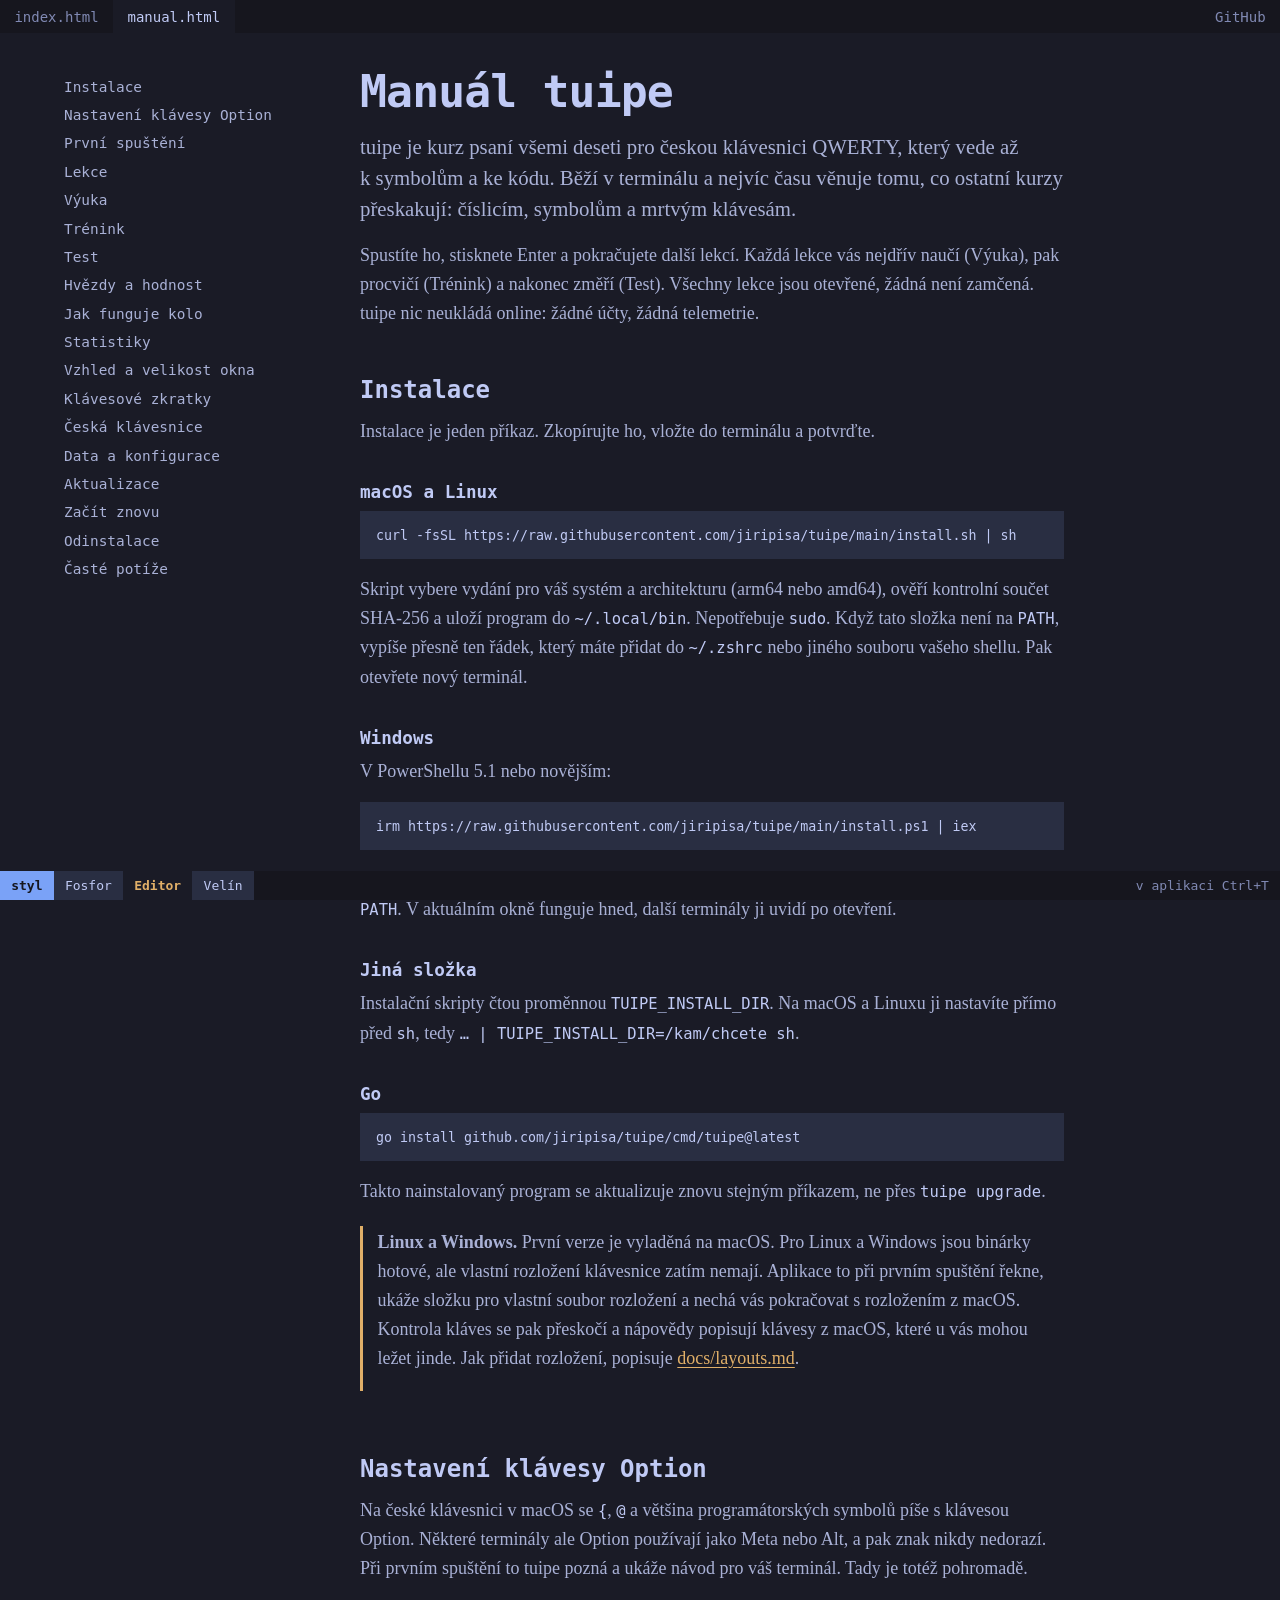
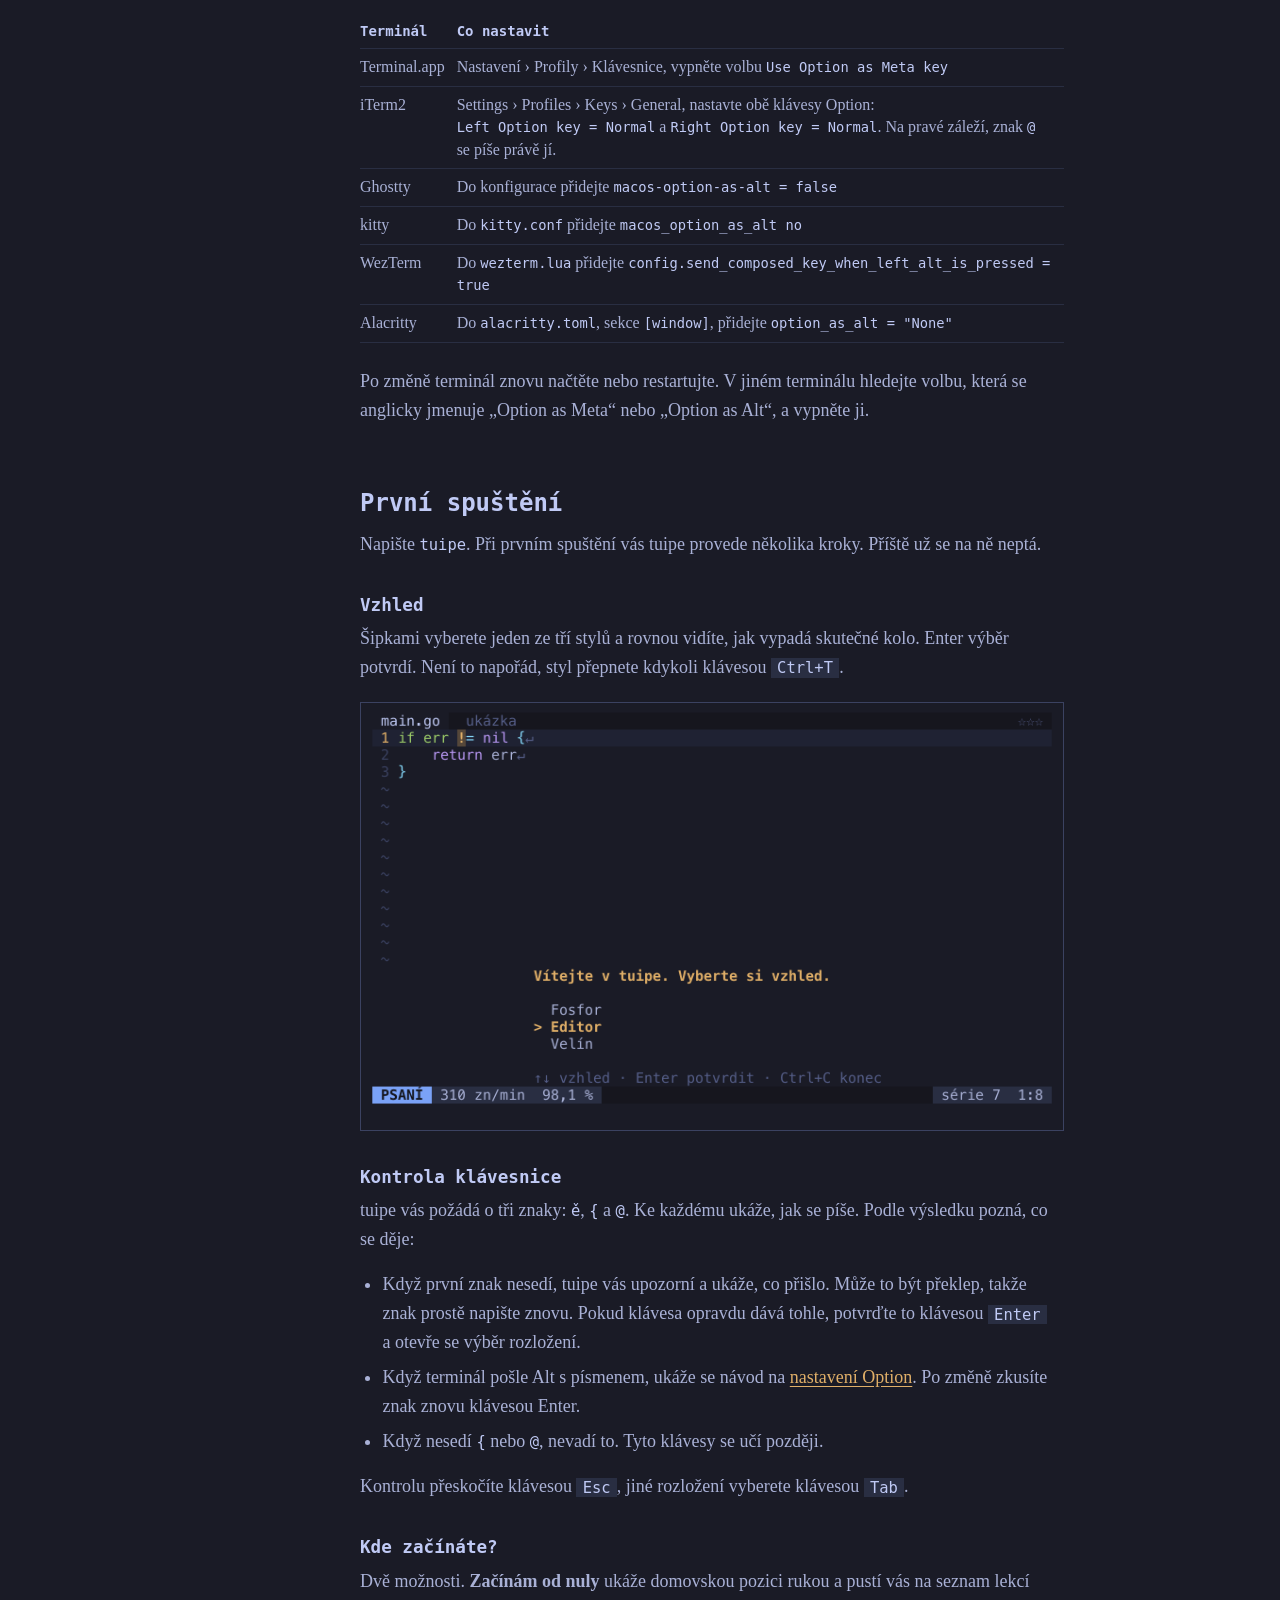
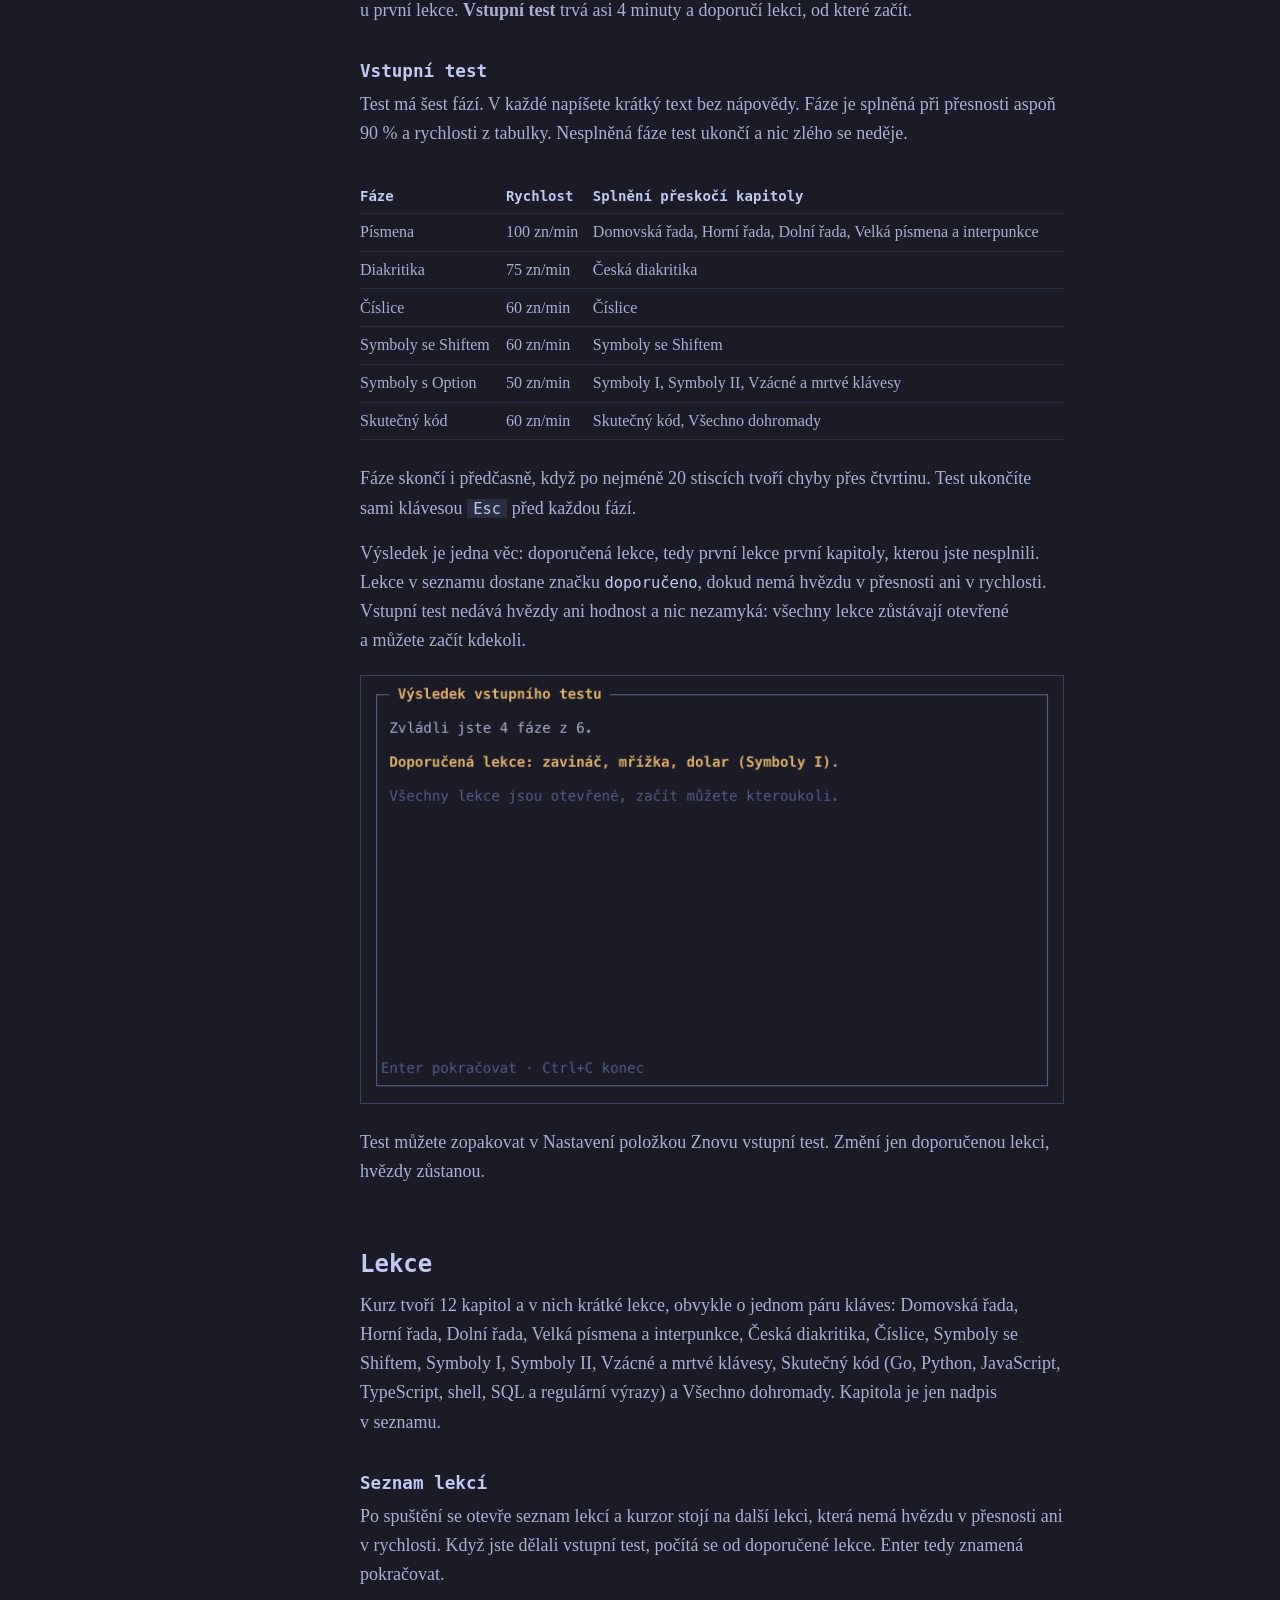
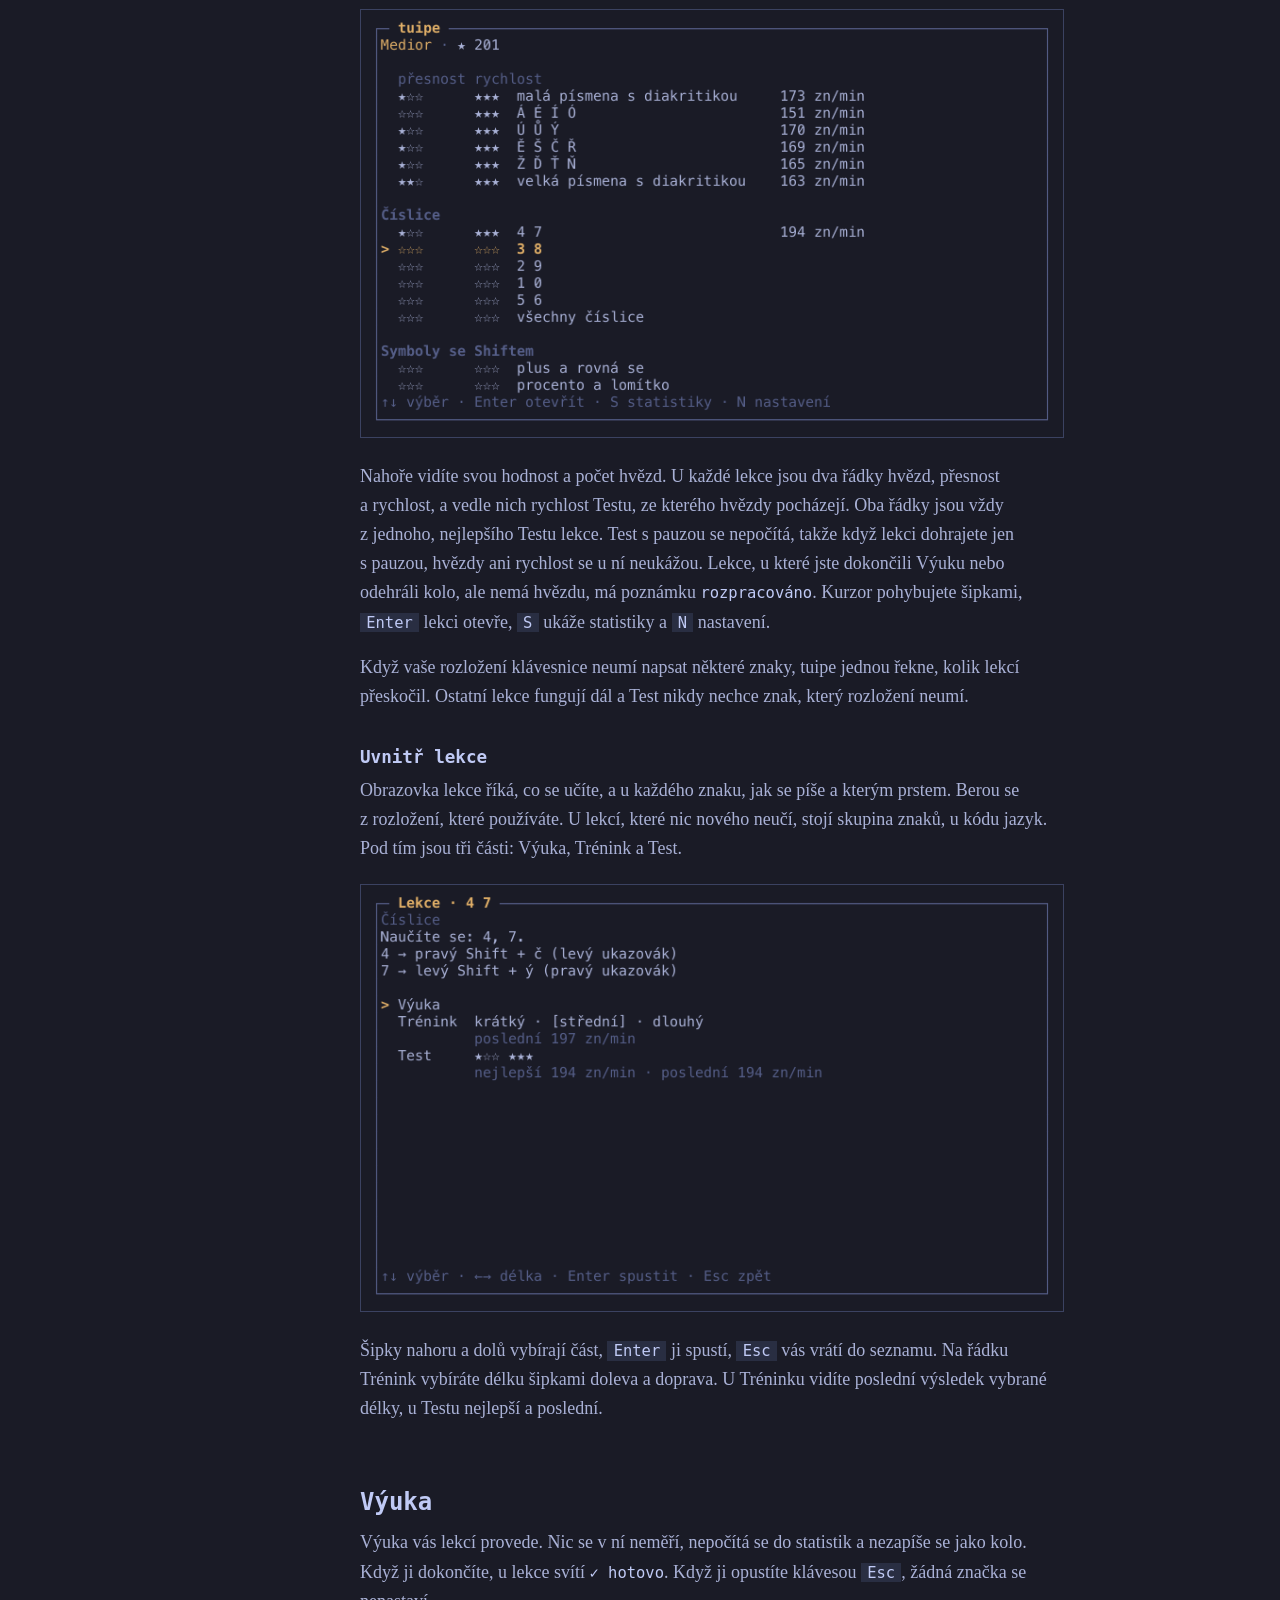
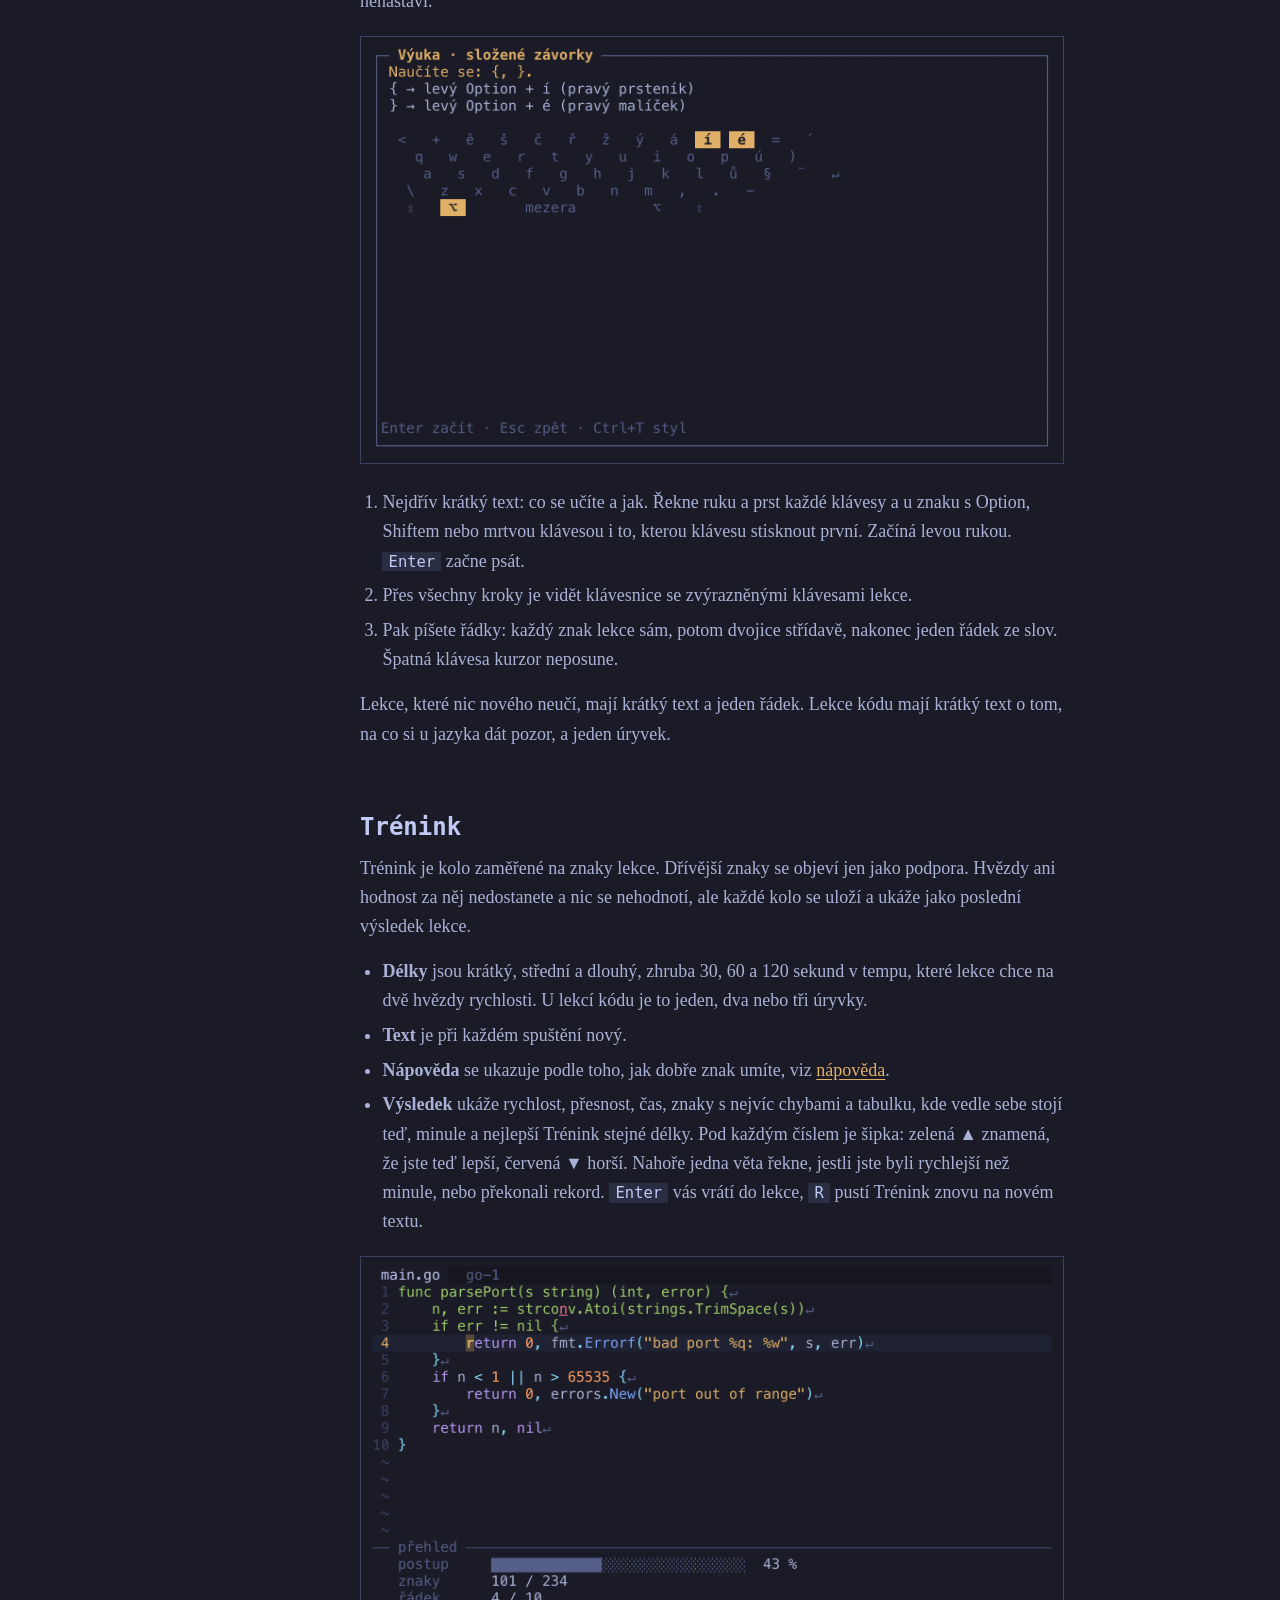
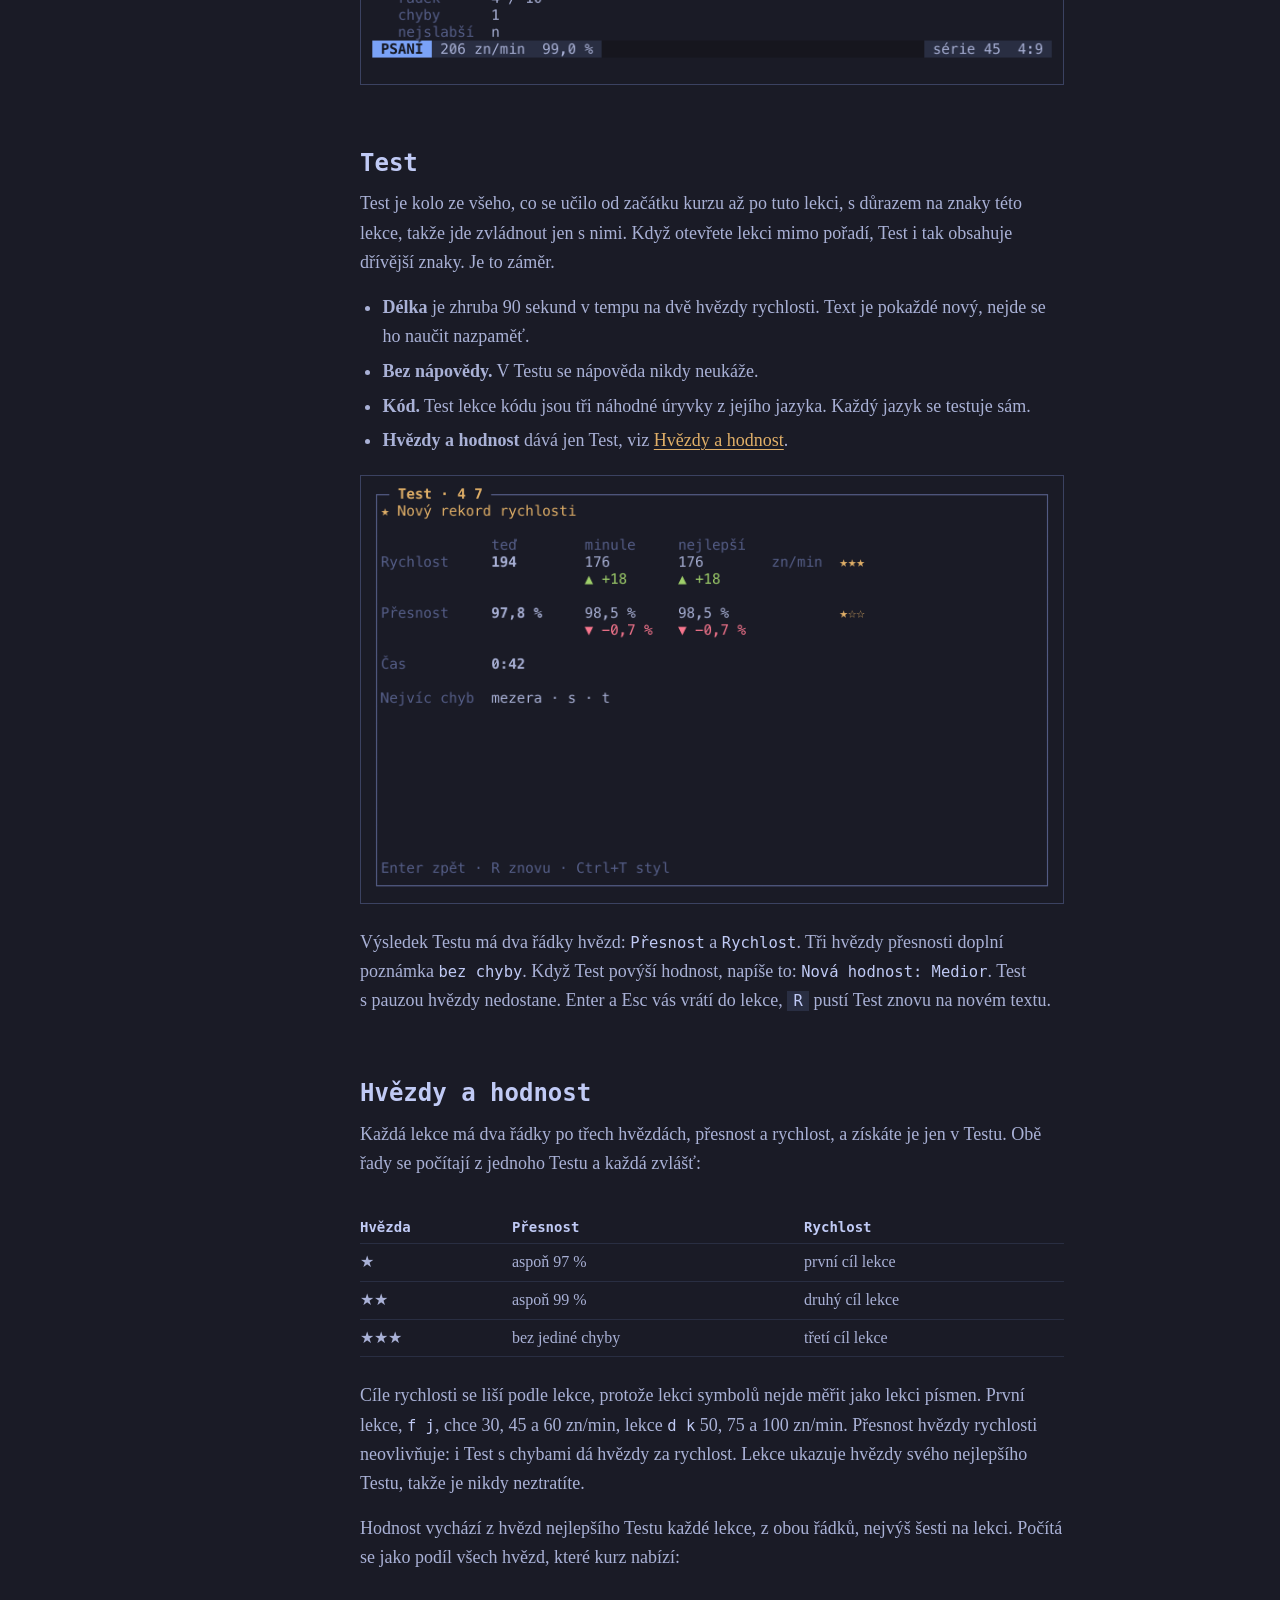
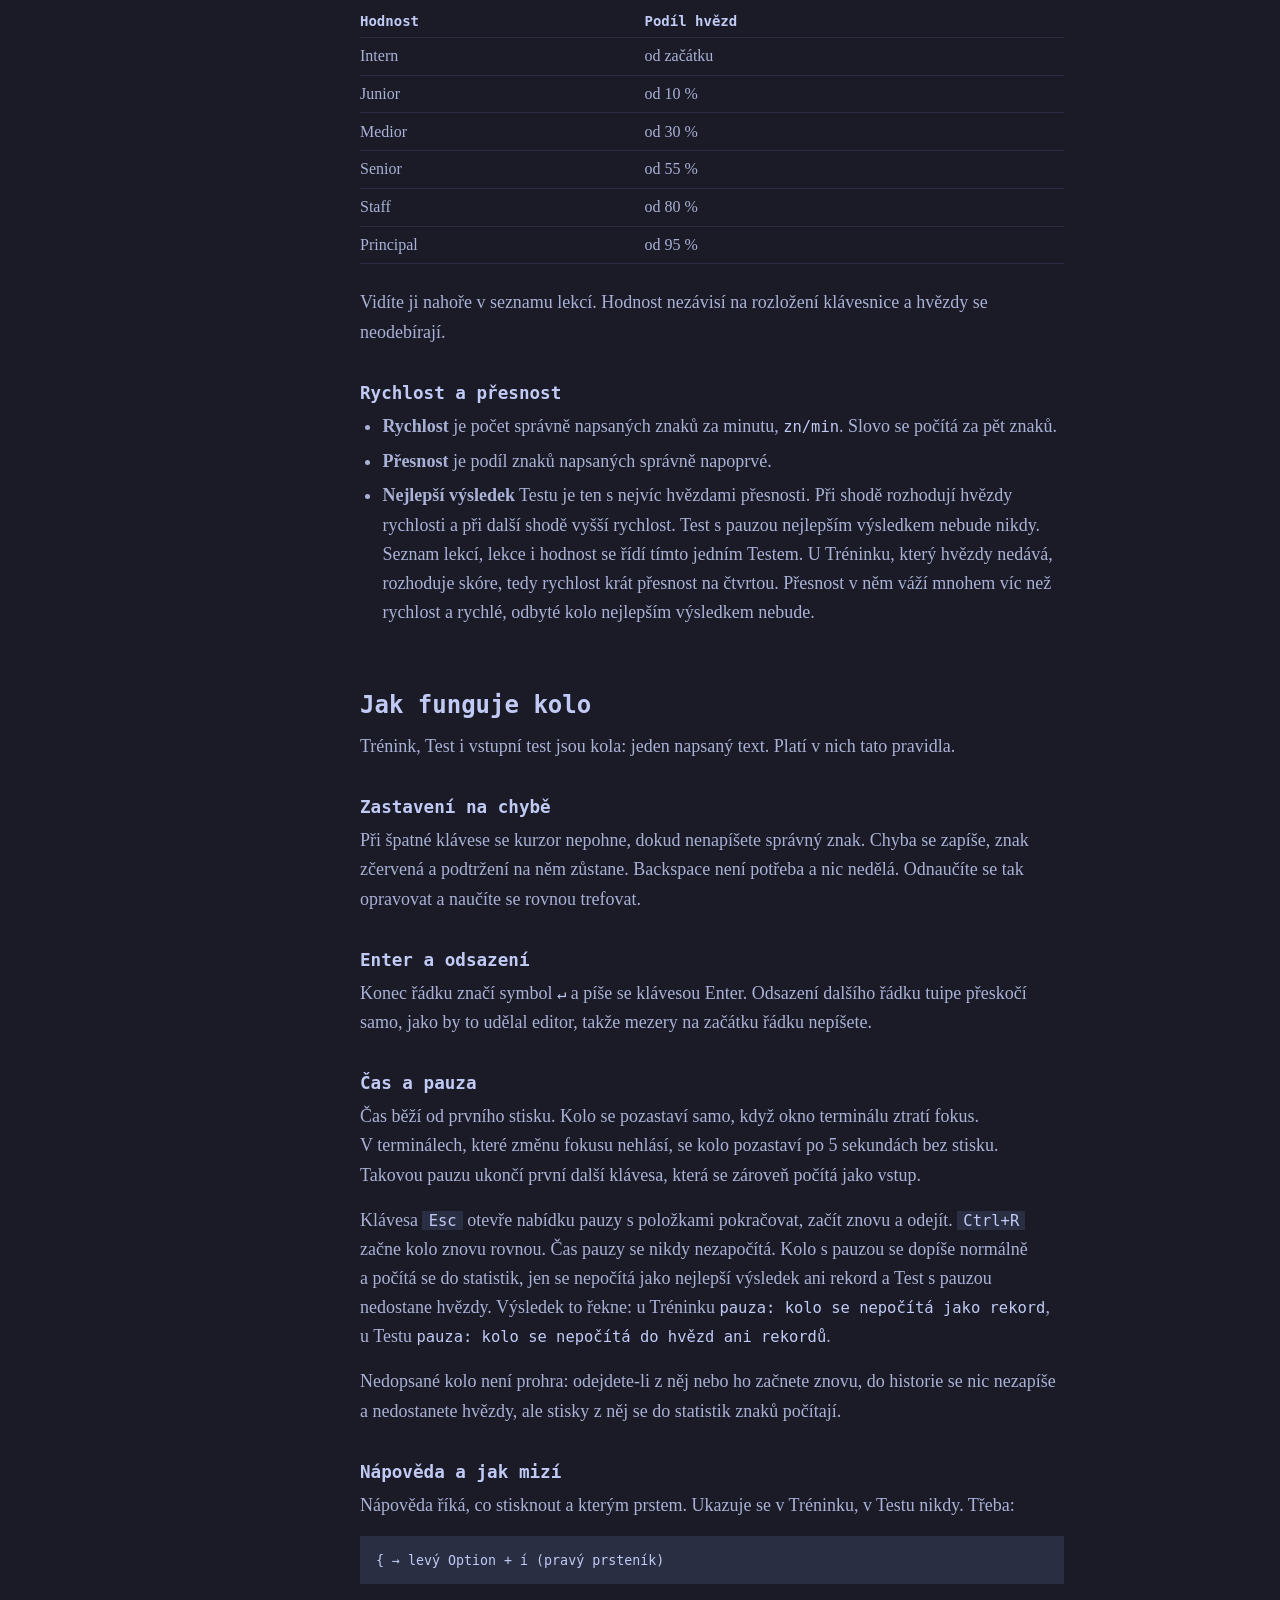
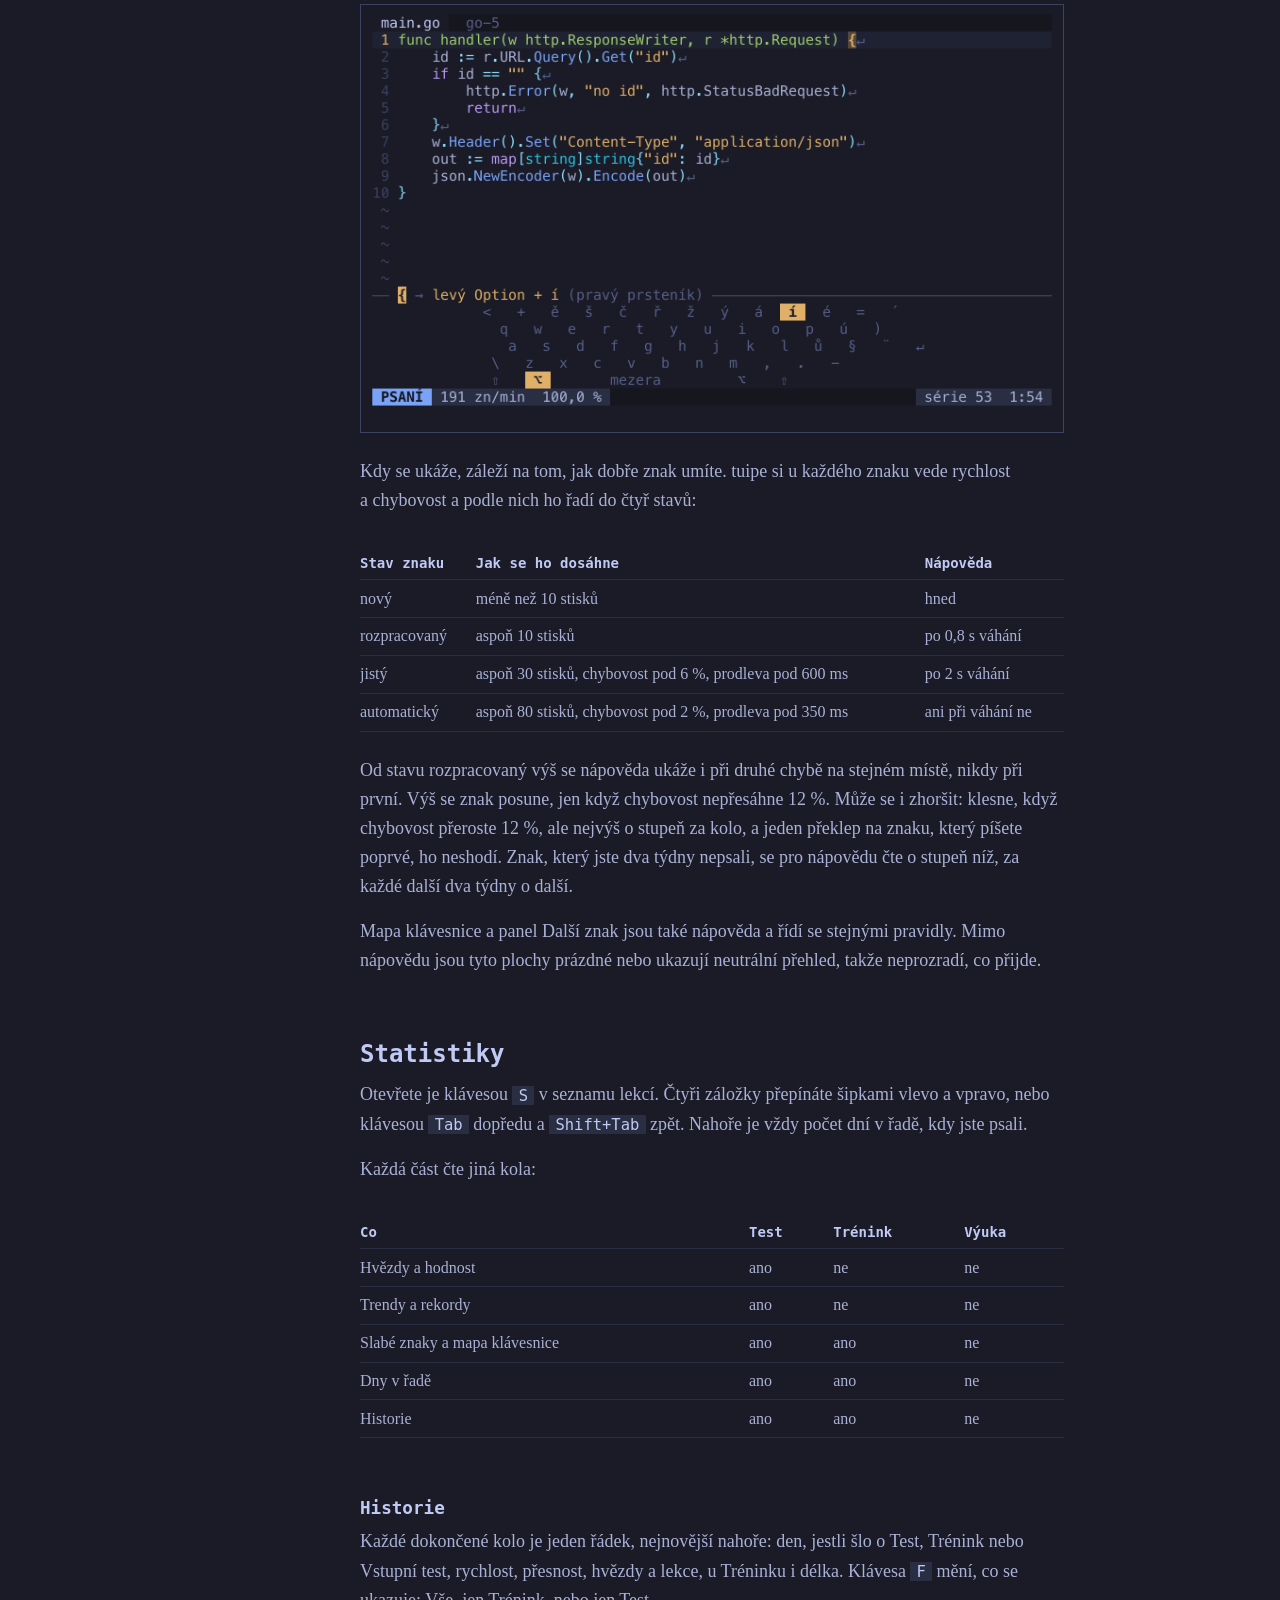
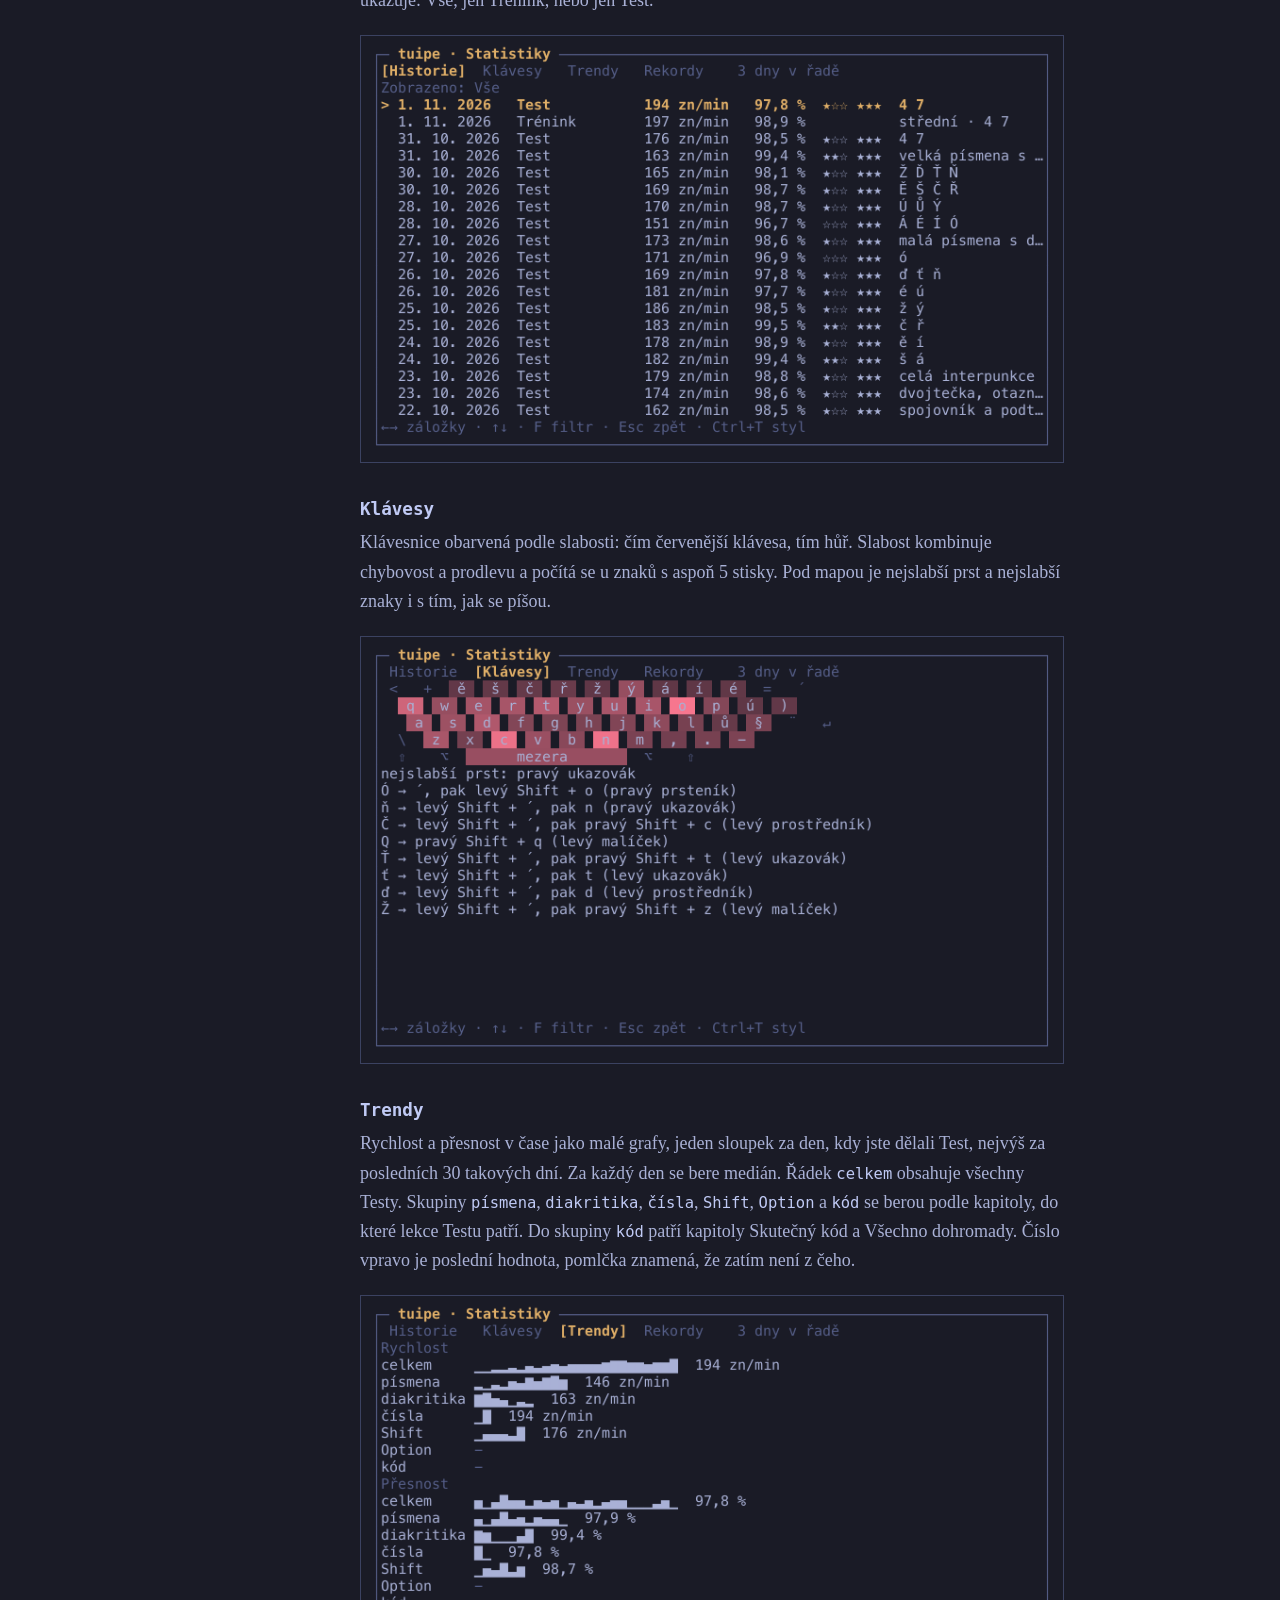
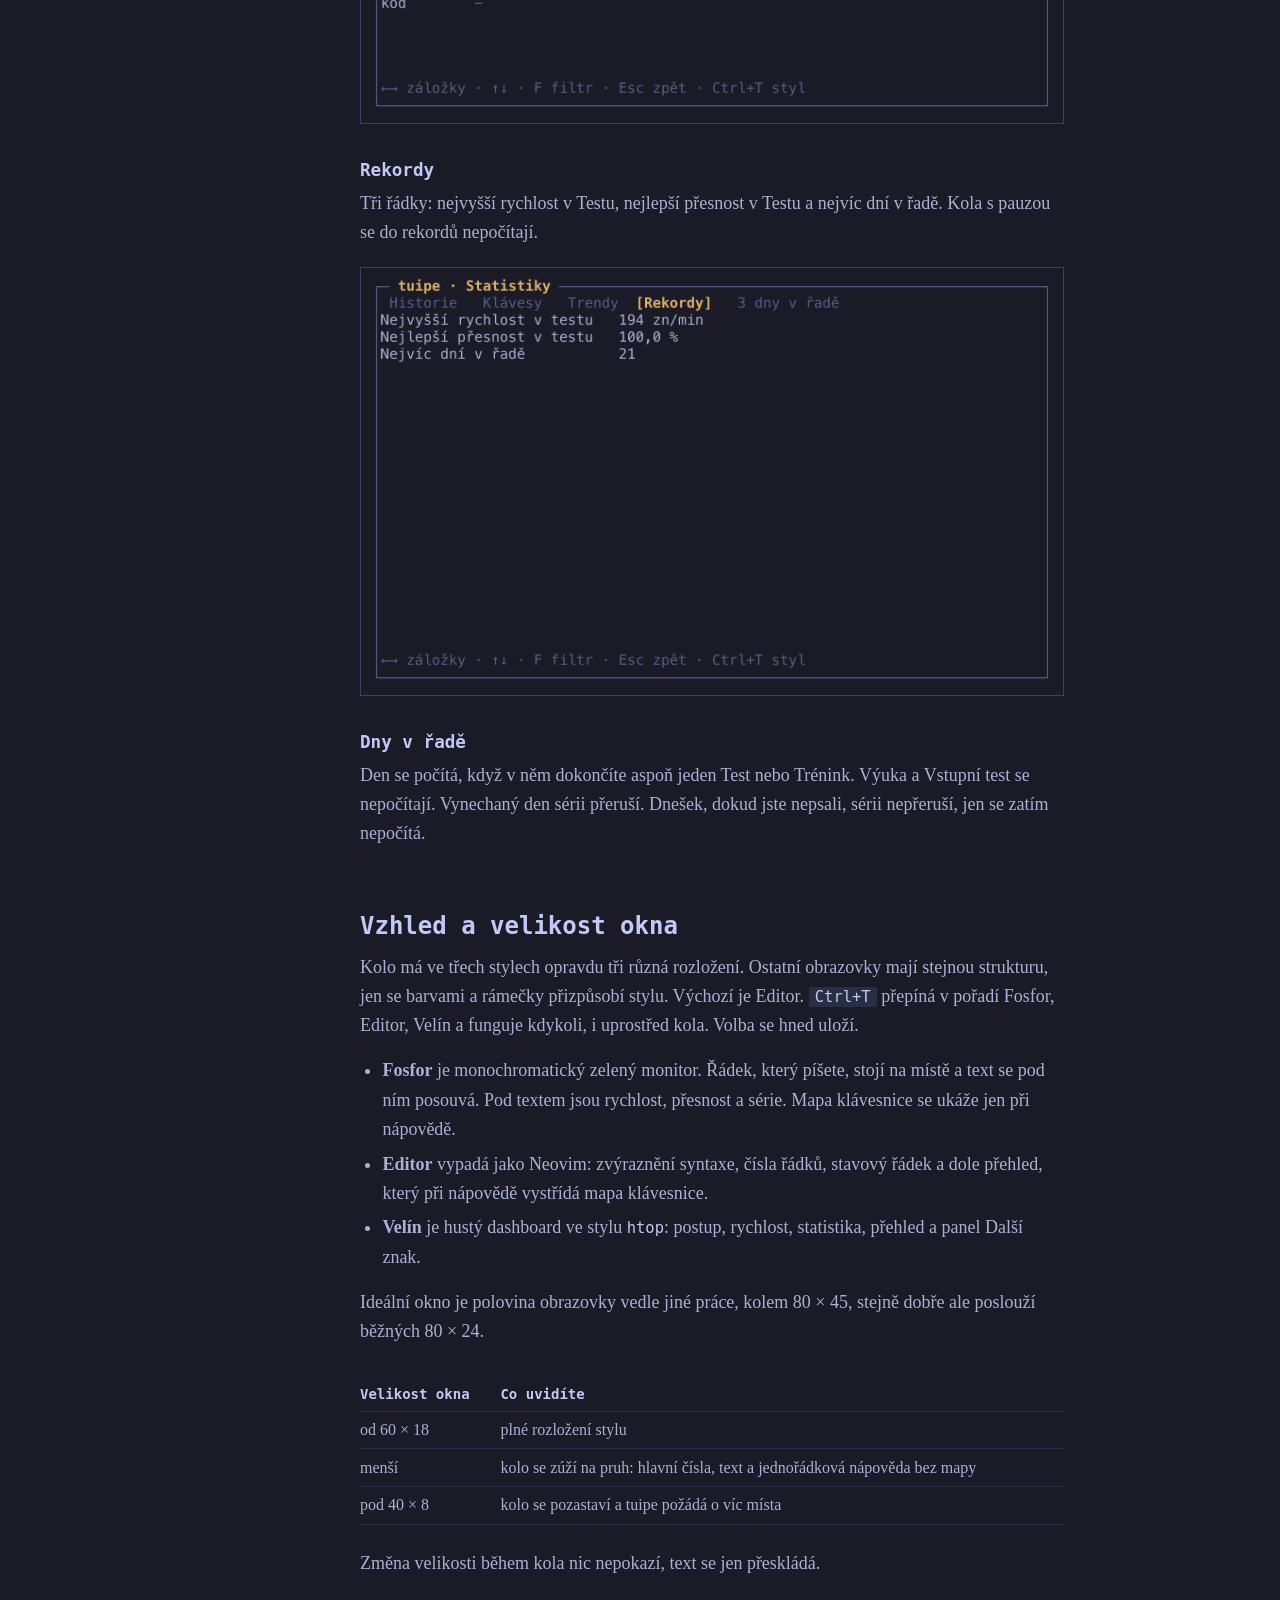
==== commit 62f87e67: "fix: say that a paused Test earns no stars" ====
--- a/site/manual.html
+++ b/site/manual.html
@@ -235,7 +235,7 @@
 
 <h3>Čas a pauza</h3>
 <p>Čas běží od prvního stisku. Kolo se pozastaví samo, když okno terminálu ztratí fokus. V terminálech, které změnu fokusu nehlásí, se kolo pozastaví po 5 sekundách bez stisku. Takovou pauzu ukončí první další klávesa, která se zároveň počítá jako vstup.</p>
-<p>Klávesa <kbd>Esc</kbd> otevře nabídku pauzy s položkami pokračovat, začít znovu a odejít. <kbd>Ctrl+R</kbd> začne kolo znovu rovnou. Čas pauzy se nikdy nezapočítá. Kolo s pauzou se dopíše normálně a počítá se do statistik, jen se nepočítá jako nejlepší výsledek ani rekord a výsledek to řekne: <code>pauza: kolo se nepočítá jako rekord</code>.</p>
+<p>Klávesa <kbd>Esc</kbd> otevře nabídku pauzy s položkami pokračovat, začít znovu a odejít. <kbd>Ctrl+R</kbd> začne kolo znovu rovnou. Čas pauzy se nikdy nezapočítá. Kolo s pauzou se dopíše normálně a počítá se do statistik, jen se nepočítá jako nejlepší výsledek ani rekord a Test s pauzou nedostane hvězdy. Výsledek to řekne: u Tréninku <code>pauza: kolo se nepočítá jako rekord</code>, u Testu <code>pauza: kolo se nepočítá do hvězd ani rekordů</code>.</p>
 <p>Nedopsané kolo není prohra: odejdete-li z něj nebo ho začnete znovu, do historie se nic nezapíše a nedostanete hvězdy, ale stisky z něj se do statistik znaků počítají.</p>
 
 <h3 id="napoveda">Nápověda a jak mizí</h3>
@@ -526,7 +526,7 @@
 <dd>Třetí hvězda přesnosti chce Test bez jediné chyby, třetí hvězda rychlosti třetí cíl rychlosti lekce. Řady jsou nezávislé, takže pomalý Test bez chyby dá tři hvězdy přesnosti a rychlý Test s chybami tři hvězdy rychlosti. Hvězdy dává jen Test, Trénink ne.</dd>
 
 <dt>Kolo se samo pozastavilo</dt>
-<dd>Okno ztratilo fokus. Stačí se vrátit a stisknout další klávesu. Čas pauzy se nepočítá, jen se kolo nepočítá jako nejlepší výsledek ani rekord.</dd>
+<dd>Okno ztratilo fokus. Stačí se vrátit a stisknout další klávesu. Čas pauzy se nepočítá, jen se kolo nepočítá jako nejlepší výsledek ani rekord a Test s pauzou nedostane hvězdy.</dd>
 
 <dt>Zmizela mi stará data</dt>
 <dd>Soubory z verze 0.1.0 má nová verze v jiném formátu. Odložila je s koncovkou <code>.v1</code> vedle původních a při prvním spuštění vám to řekla. Začínáte znovu.</dd>
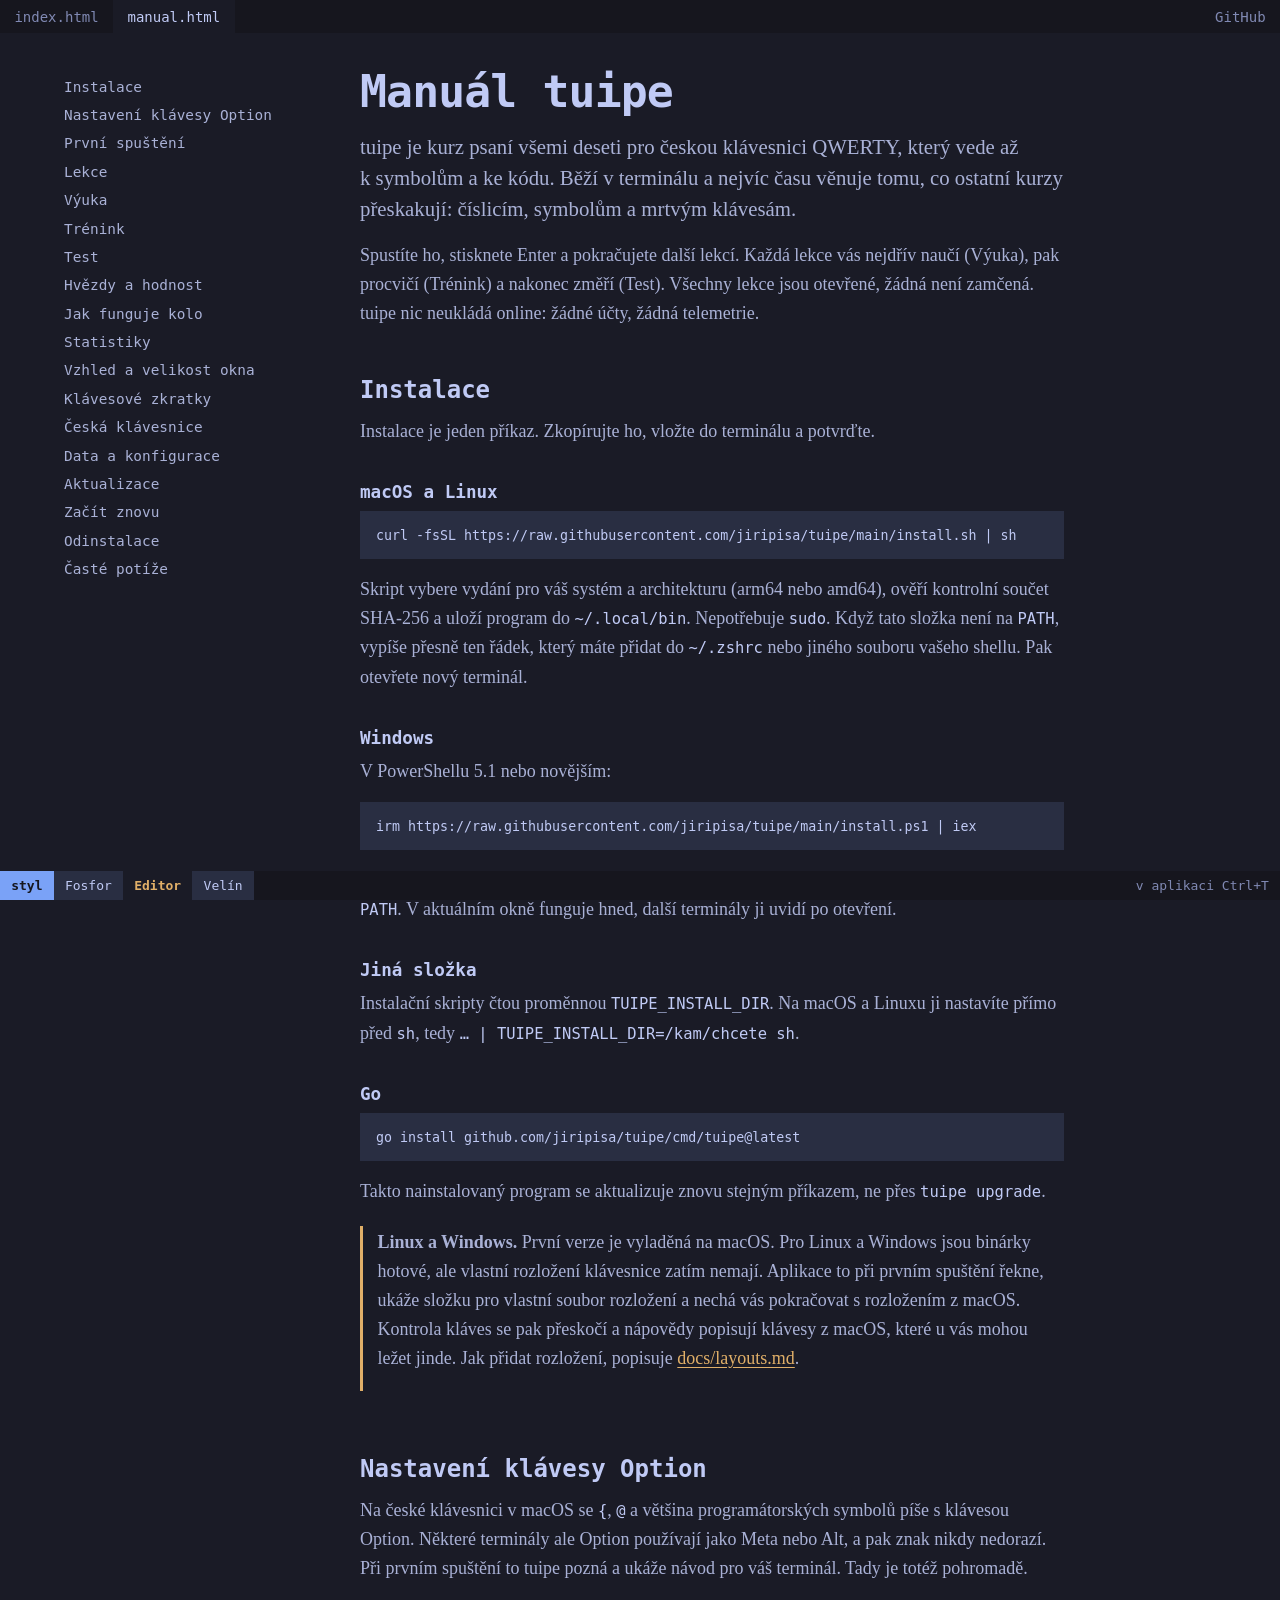
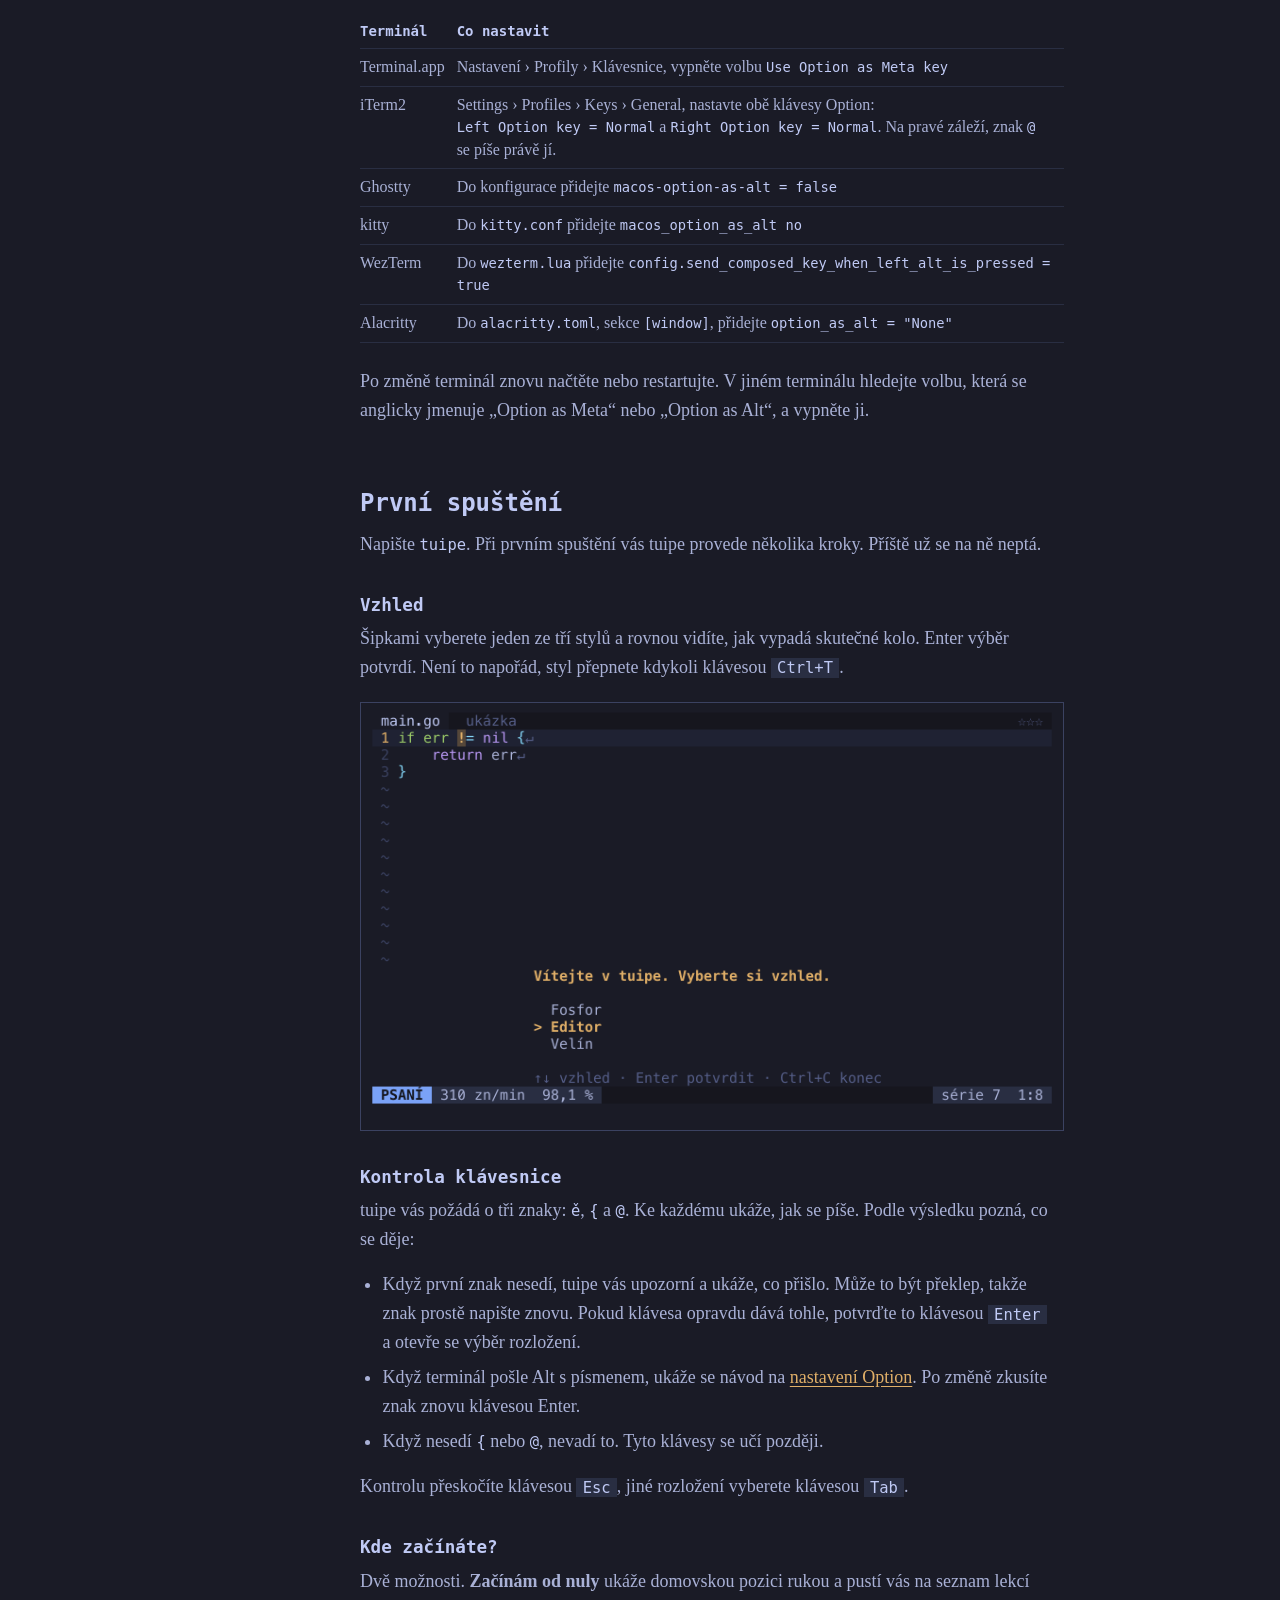
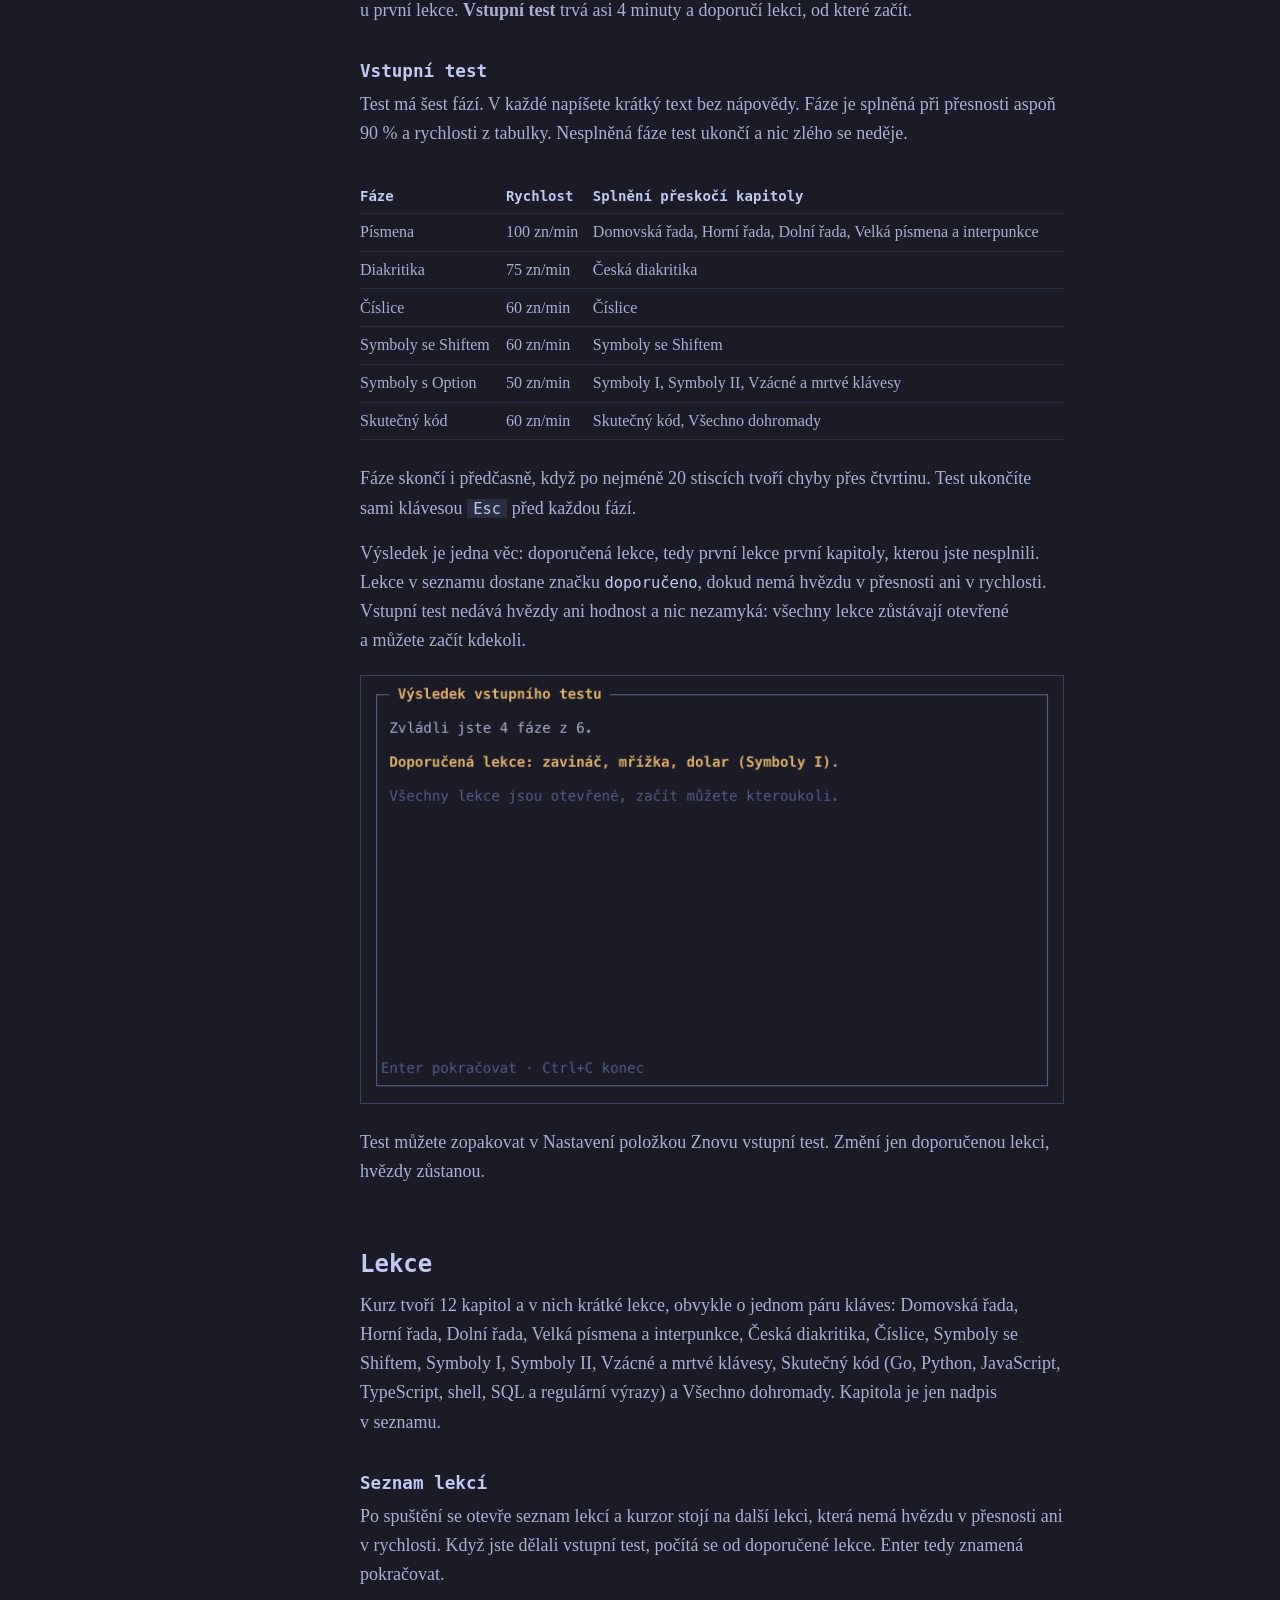
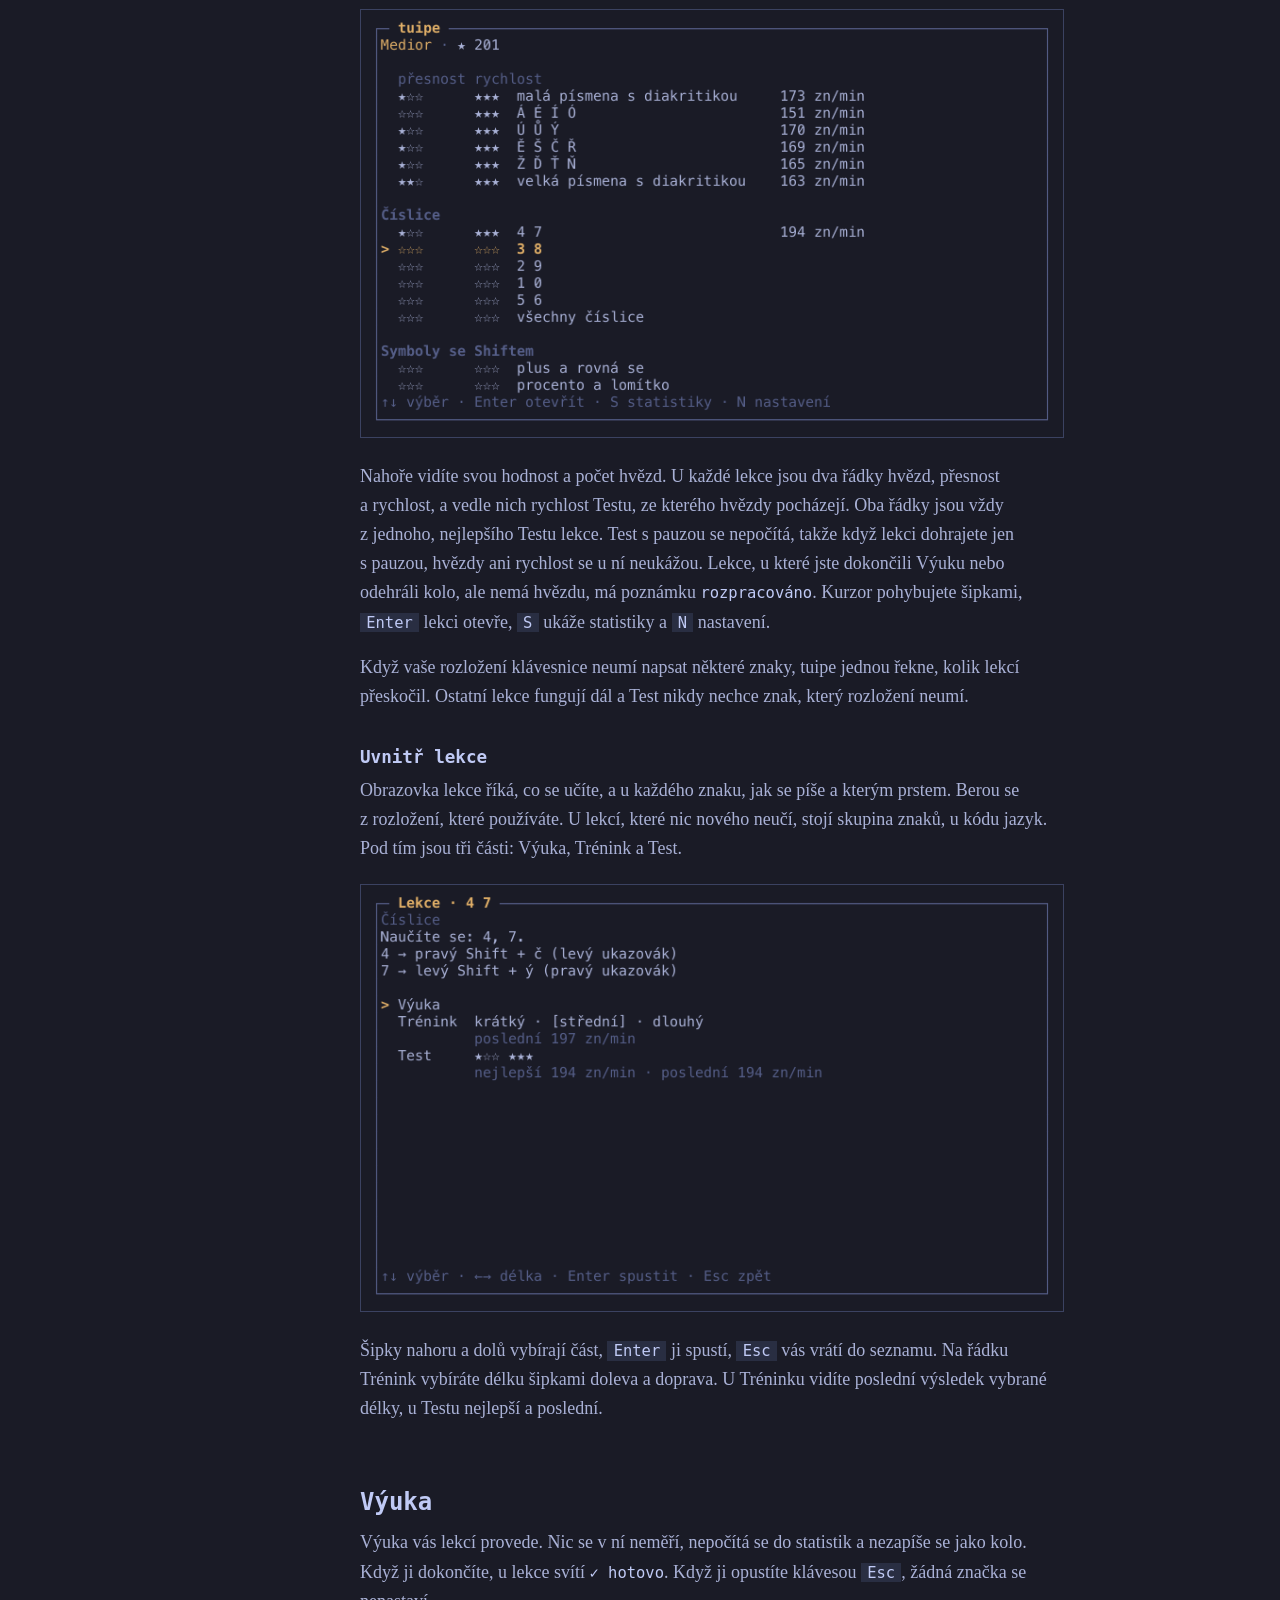
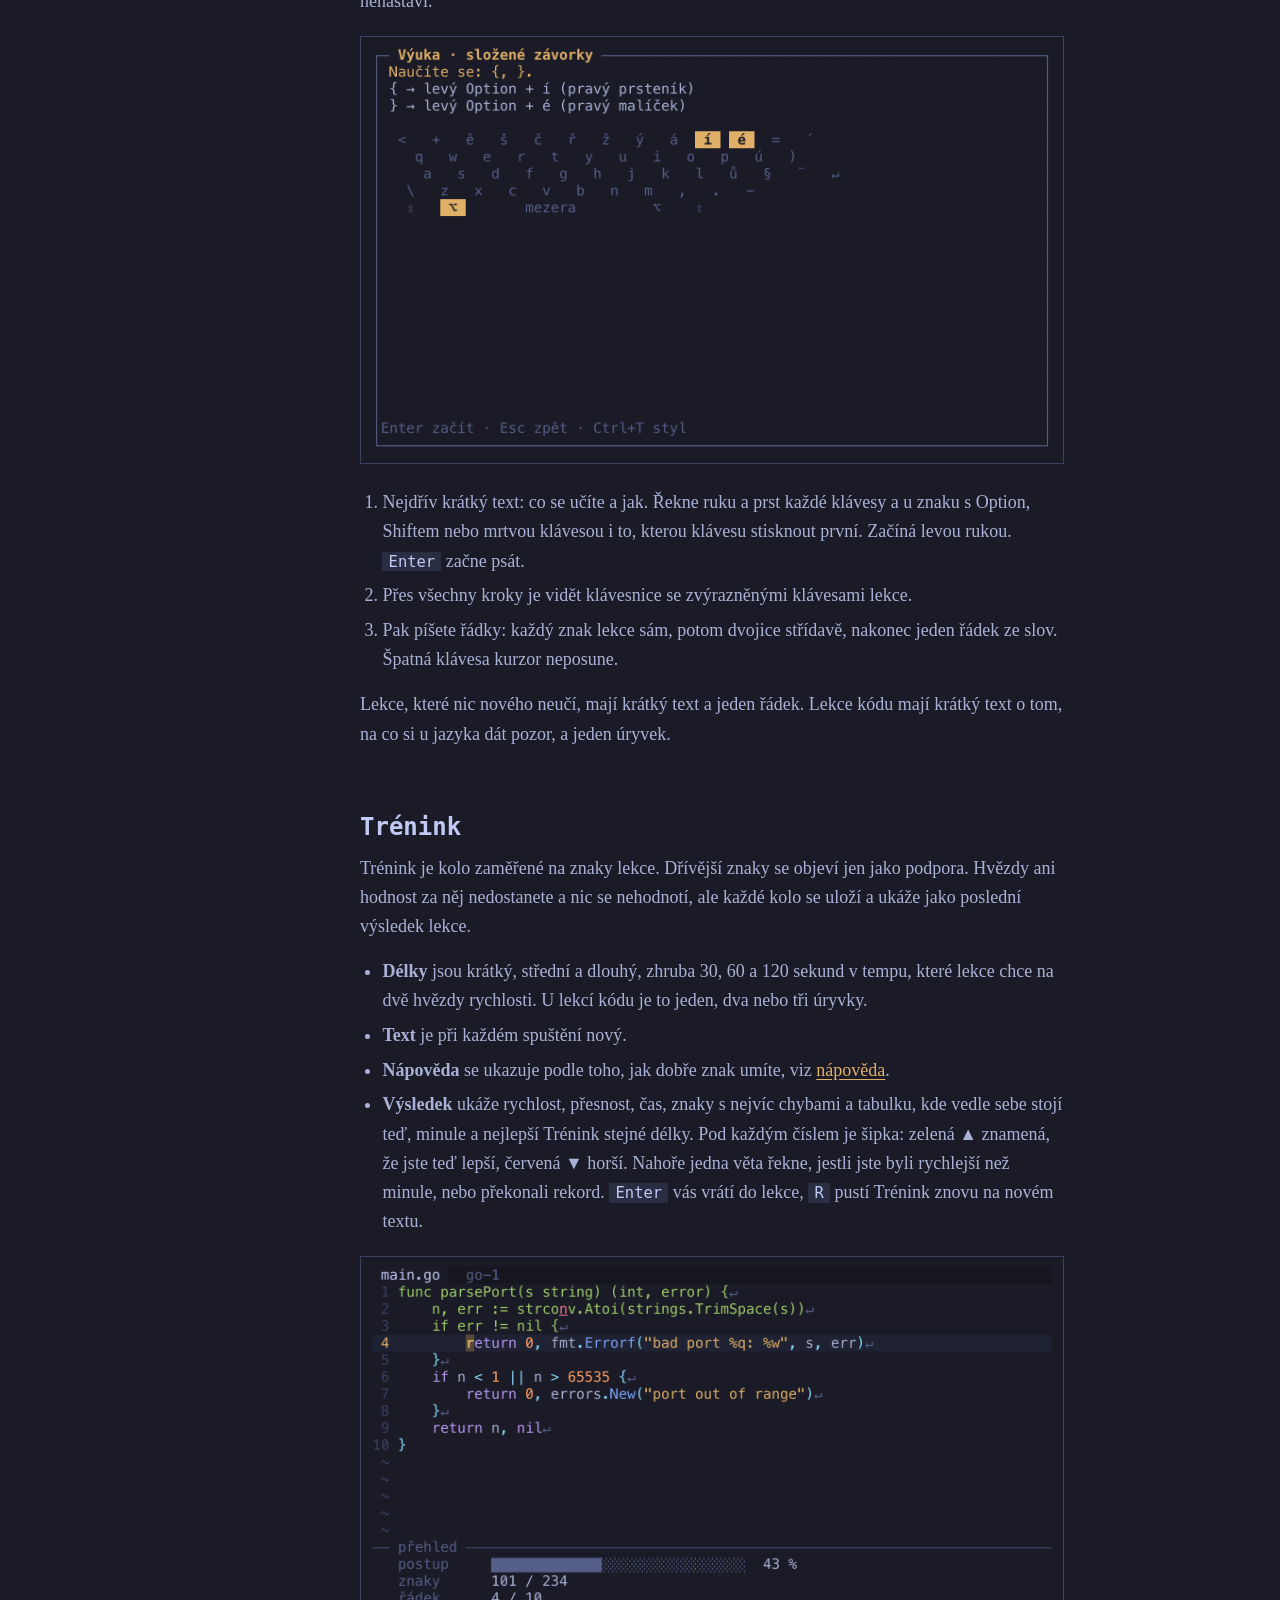
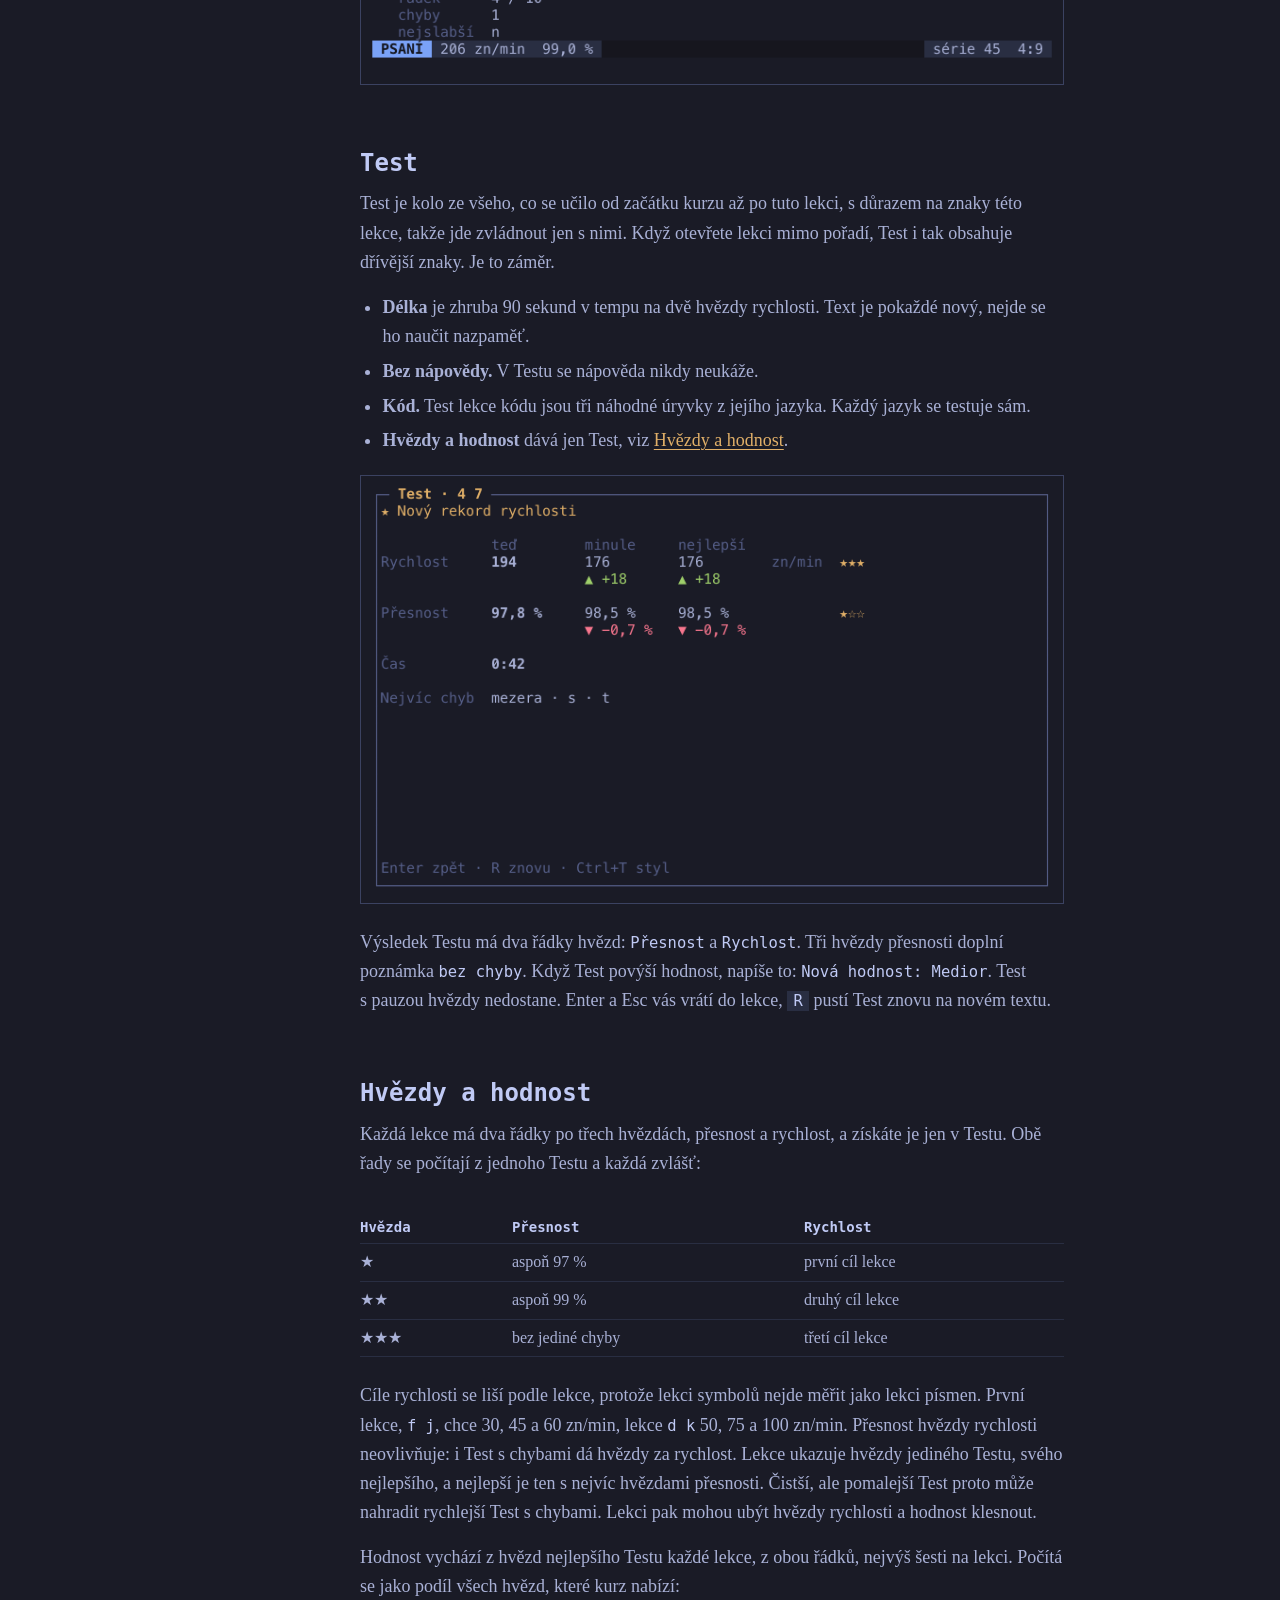
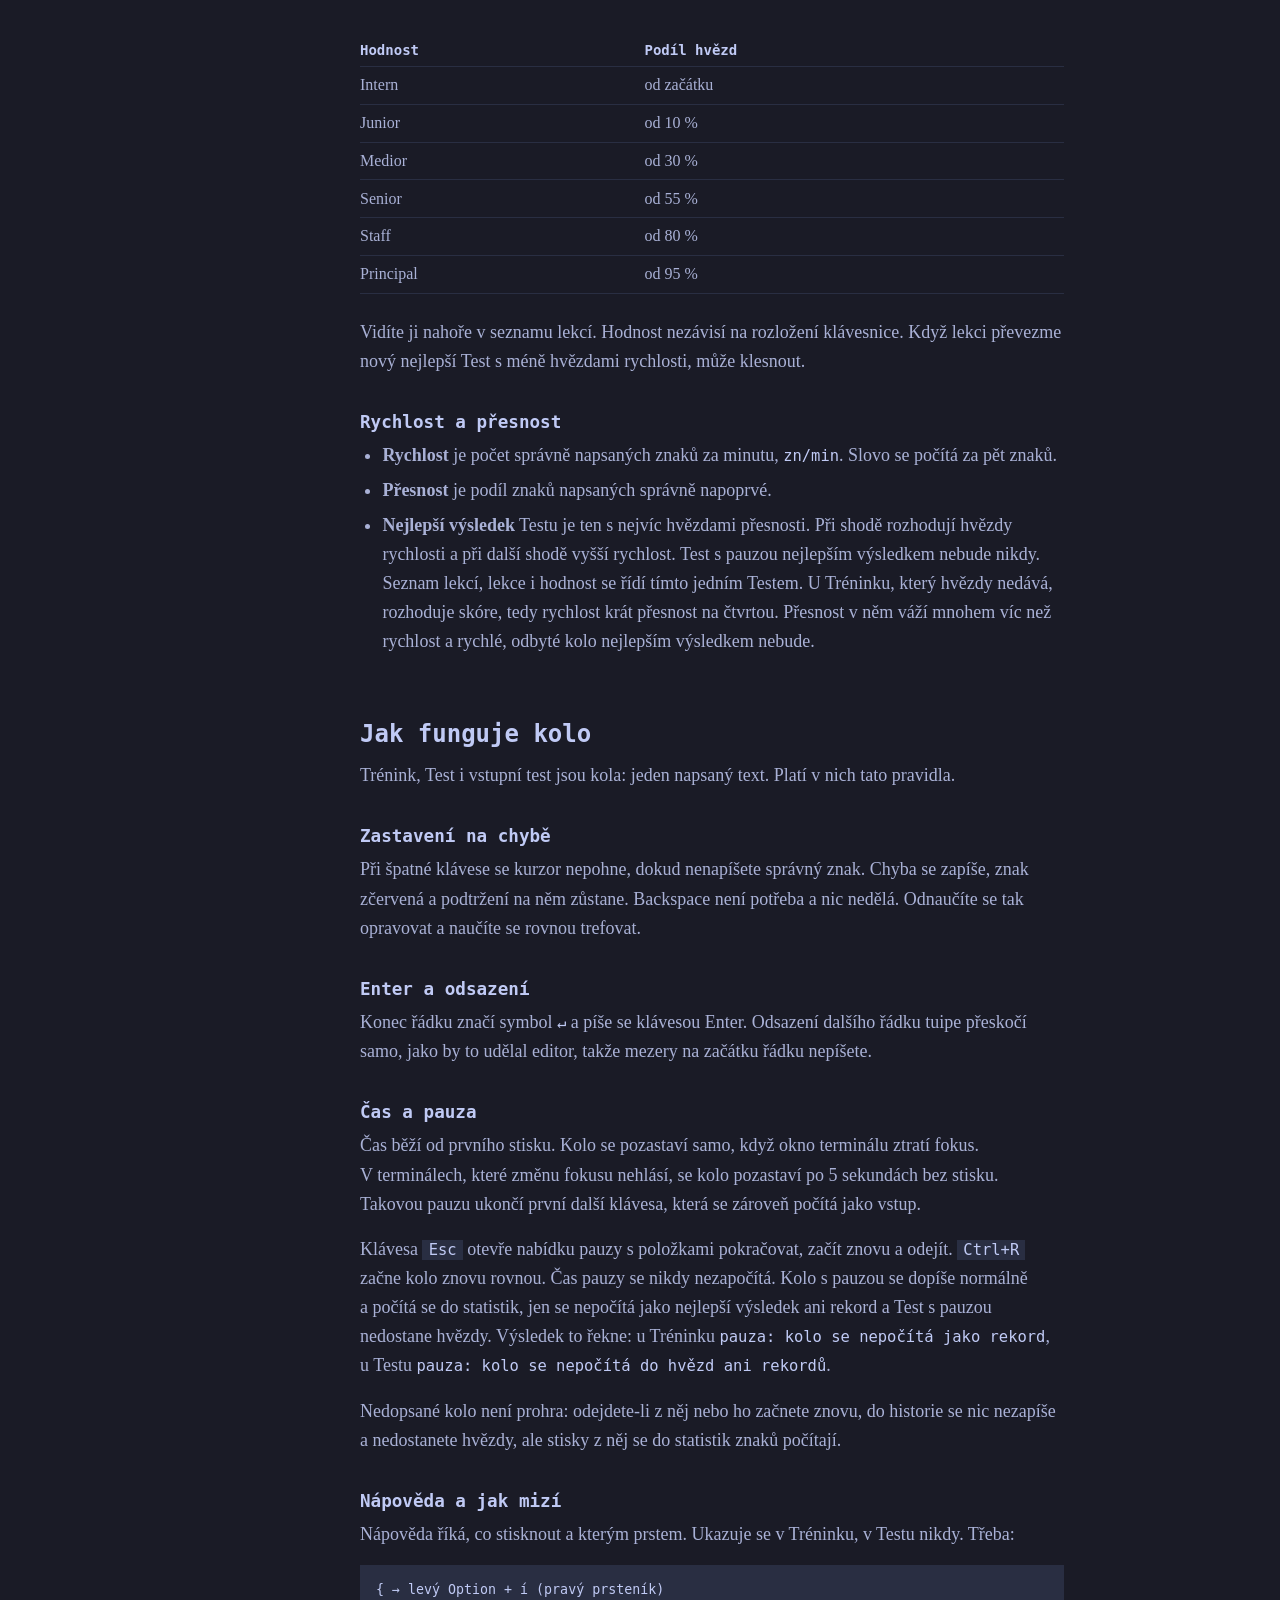
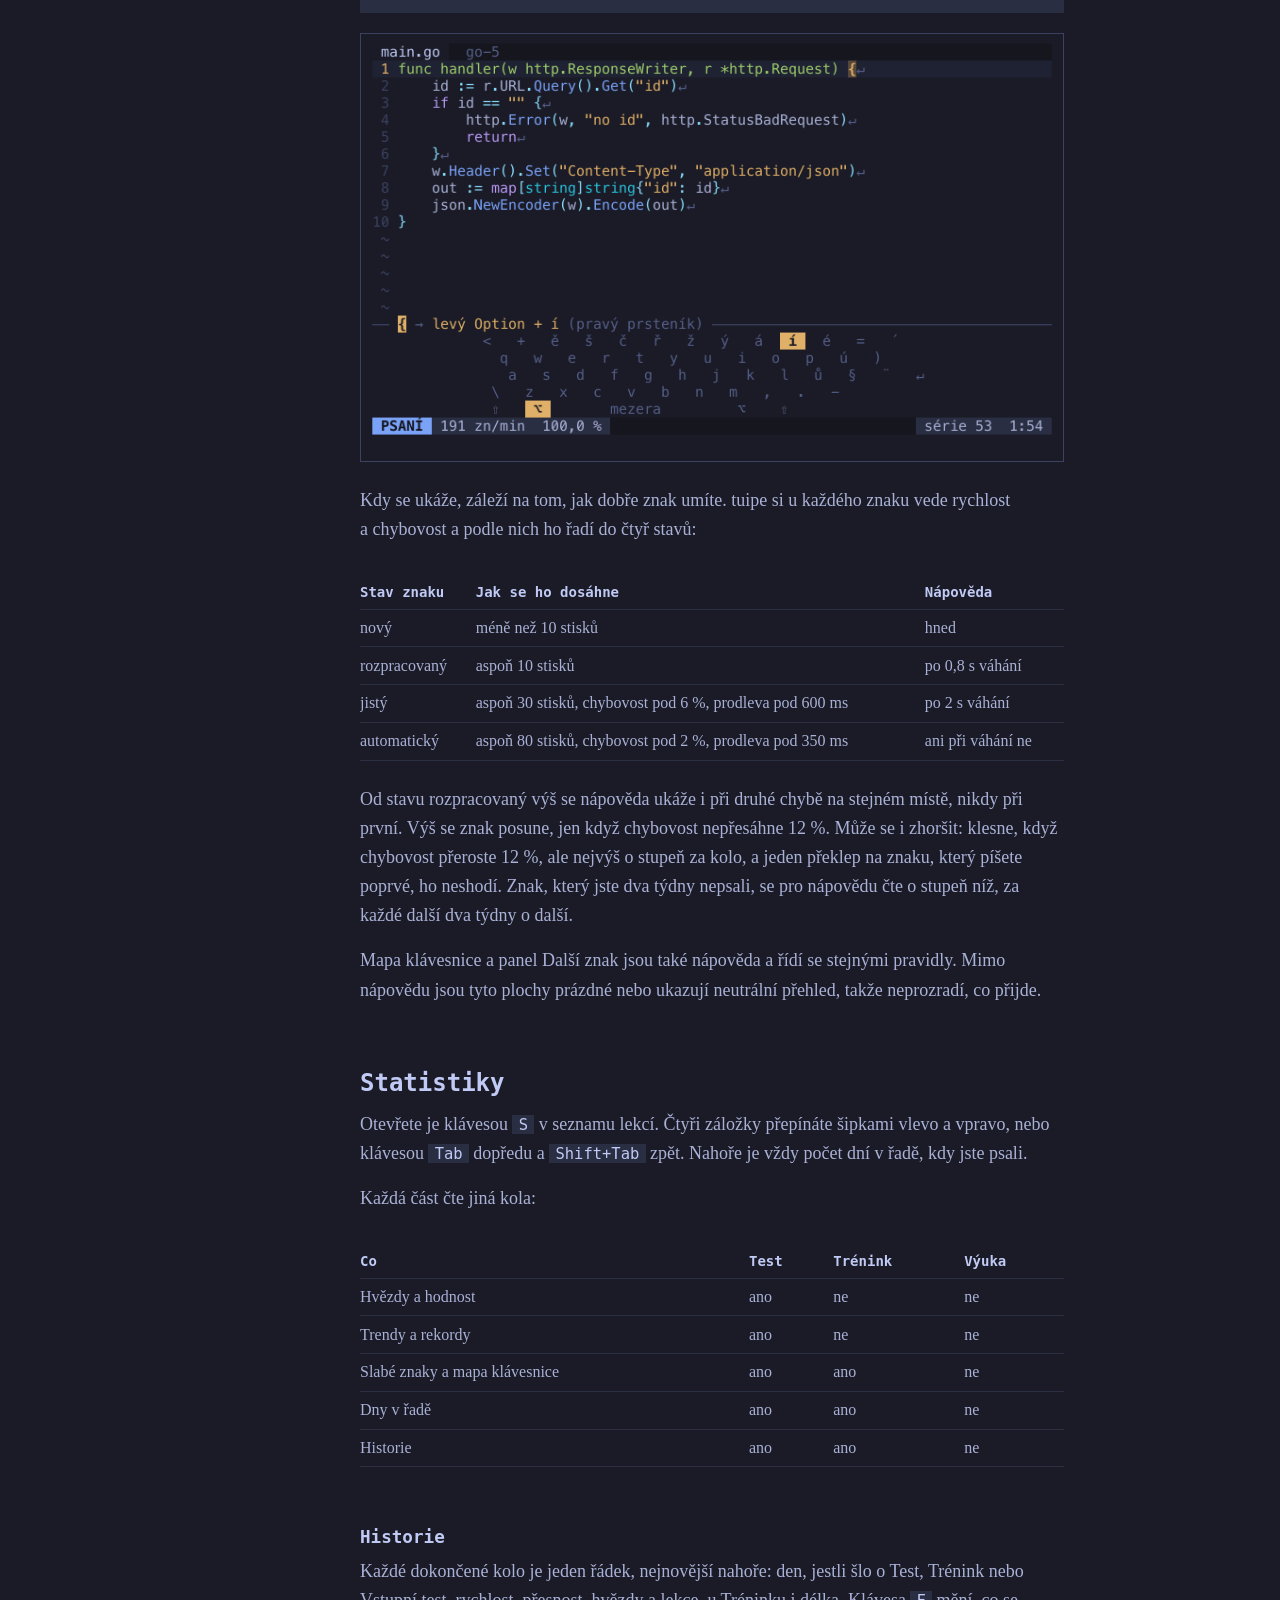
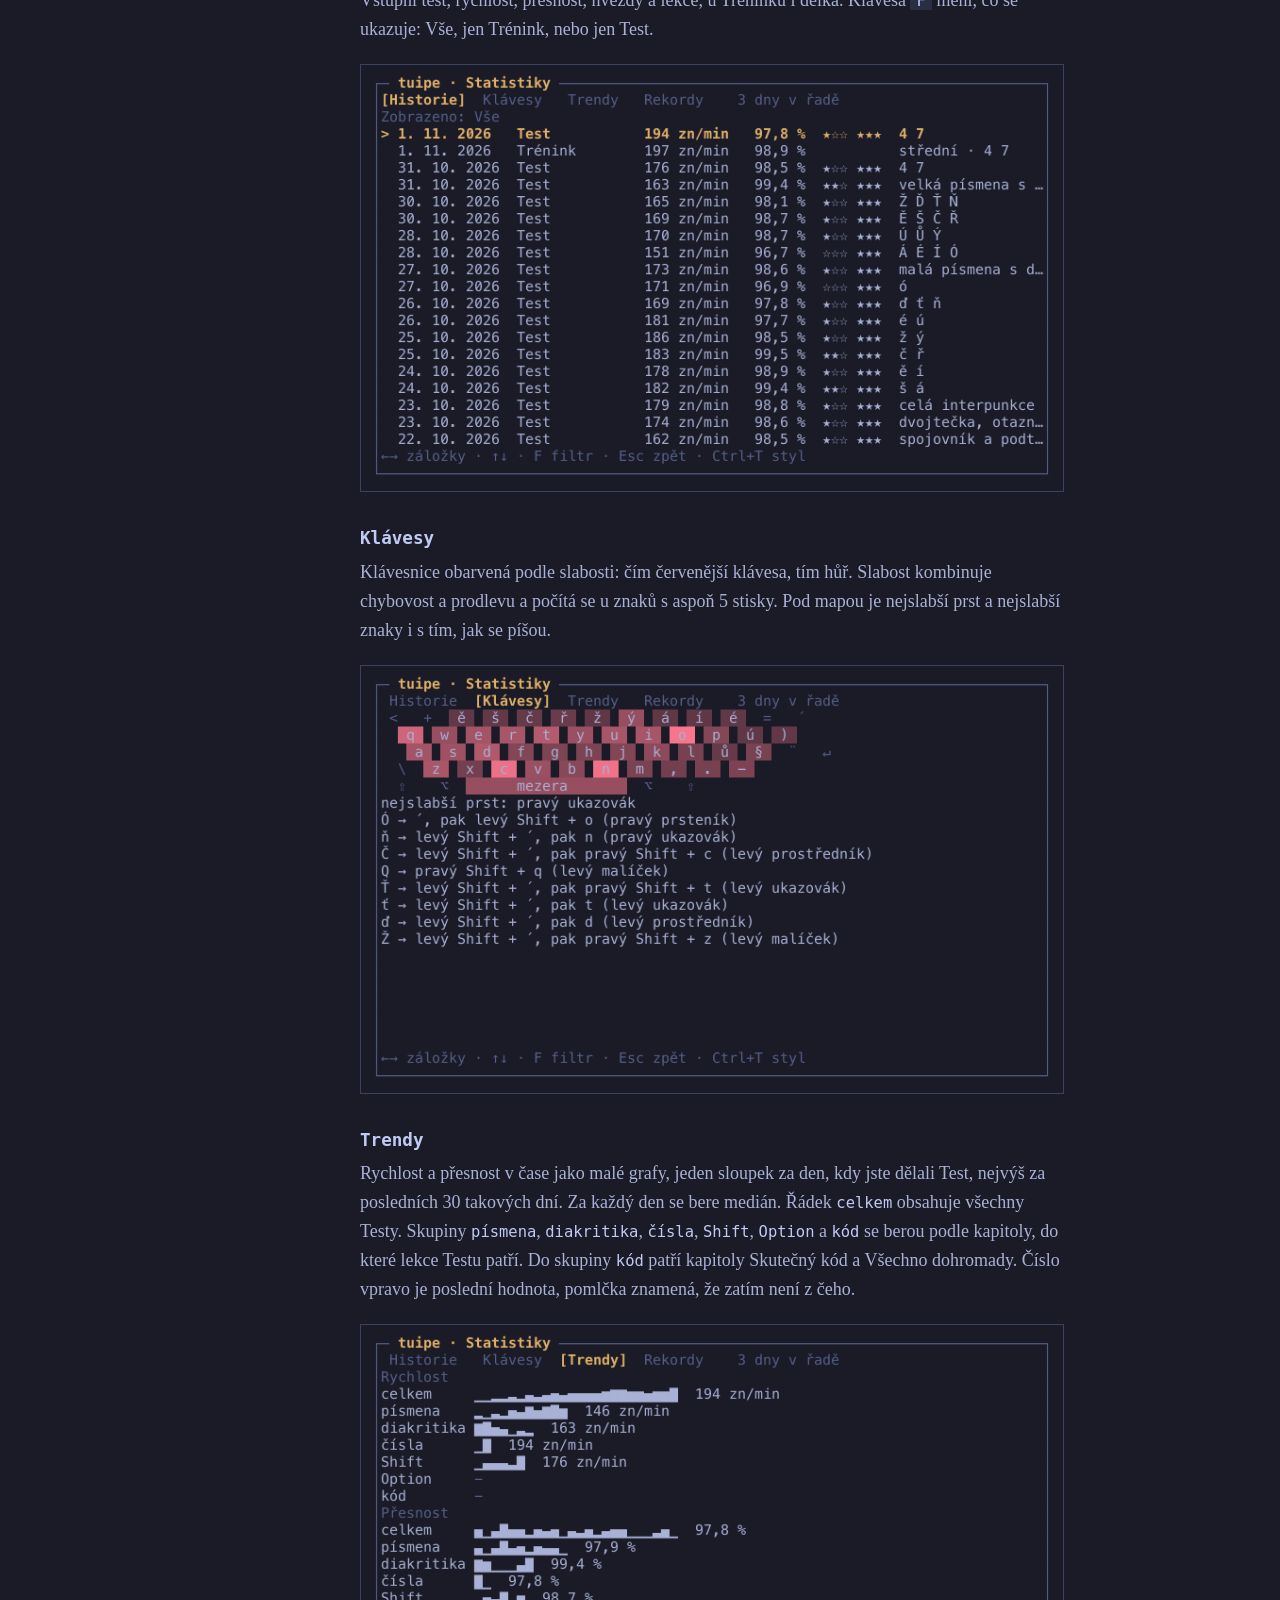
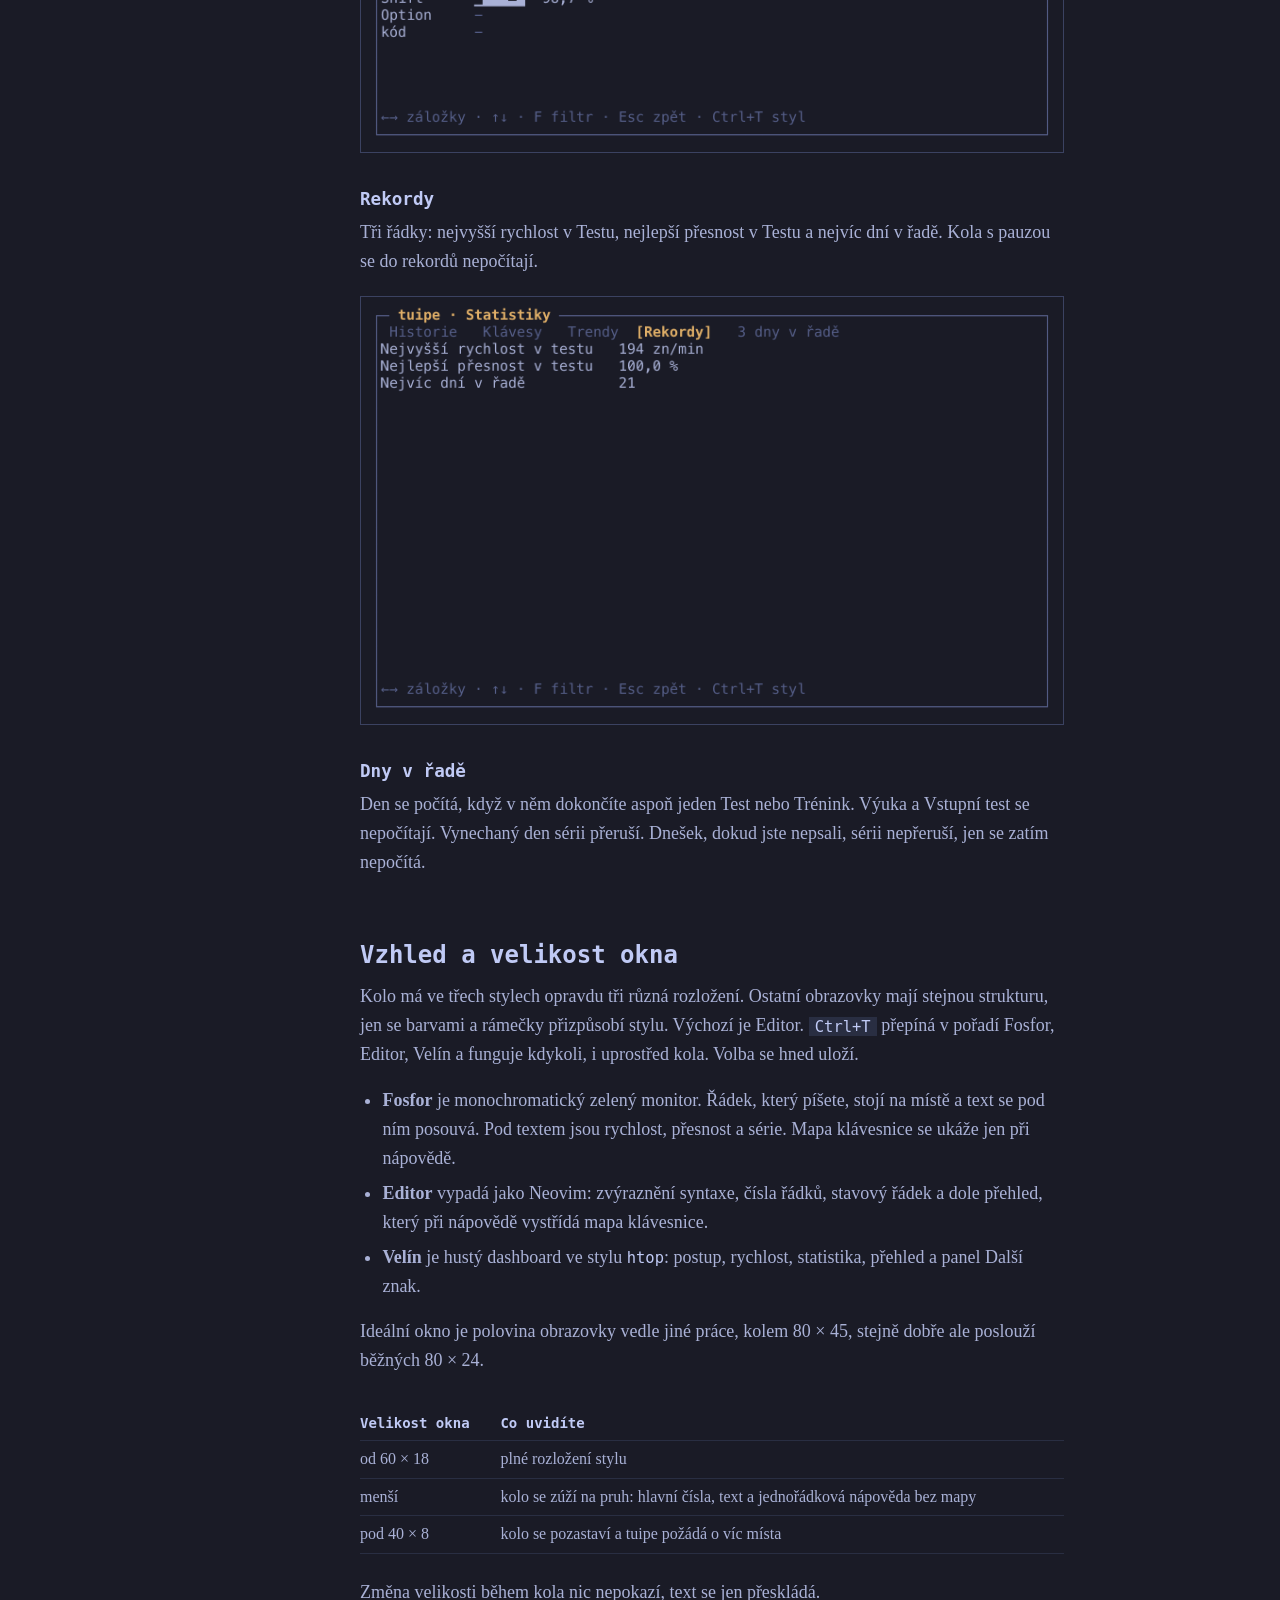
==== commit d0969734: "docs: say that a lesson shows its best single Test" ====
--- a/site/manual.html
+++ b/site/manual.html
@@ -200,7 +200,7 @@
 </tbody>
 </table>
 </div>
-<p>Cíle rychlosti se liší podle lekce, protože lekci symbolů nejde měřit jako lekci písmen. První lekce, <code>f j</code>, chce 30, 45 a 60 zn/min, lekce <code>d k</code> 50, 75 a 100 zn/min. Přesnost hvězdy rychlosti neovlivňuje: i Test s chybami dá hvězdy za rychlost. Lekce ukazuje hvězdy svého nejlepšího Testu, takže je nikdy neztratíte.</p>
+<p>Cíle rychlosti se liší podle lekce, protože lekci symbolů nejde měřit jako lekci písmen. První lekce, <code>f j</code>, chce 30, 45 a 60 zn/min, lekce <code>d k</code> 50, 75 a 100 zn/min. Přesnost hvězdy rychlosti neovlivňuje: i Test s chybami dá hvězdy za rychlost. Lekce ukazuje hvězdy jediného Testu, svého nejlepšího, a nejlepší je ten s nejvíc hvězdami přesnosti. Čistší, ale pomalejší Test proto může nahradit rychlejší Test s chybami. Lekci pak mohou ubýt hvězdy rychlosti a hodnost klesnout.</p>
 <p>Hodnost vychází z hvězd nejlepšího Testu každé lekce, z obou řádků, nejvýš šesti na lekci. Počítá se jako podíl všech hvězd, které kurz nabízí:</p>
 <div class="scroll">
 <table>
@@ -215,7 +215,7 @@
 </tbody>
 </table>
 </div>
-<p>Vidíte ji nahoře v seznamu lekcí. Hodnost nezávisí na rozložení klávesnice a hvězdy se neodebírají.</p>
+<p>Vidíte ji nahoře v seznamu lekcí. Hodnost nezávisí na rozložení klávesnice. Když lekci převezme nový nejlepší Test s méně hvězdami rychlosti, může klesnout.</p>
 
 <h3>Rychlost a přesnost</h3>
 <ul>
